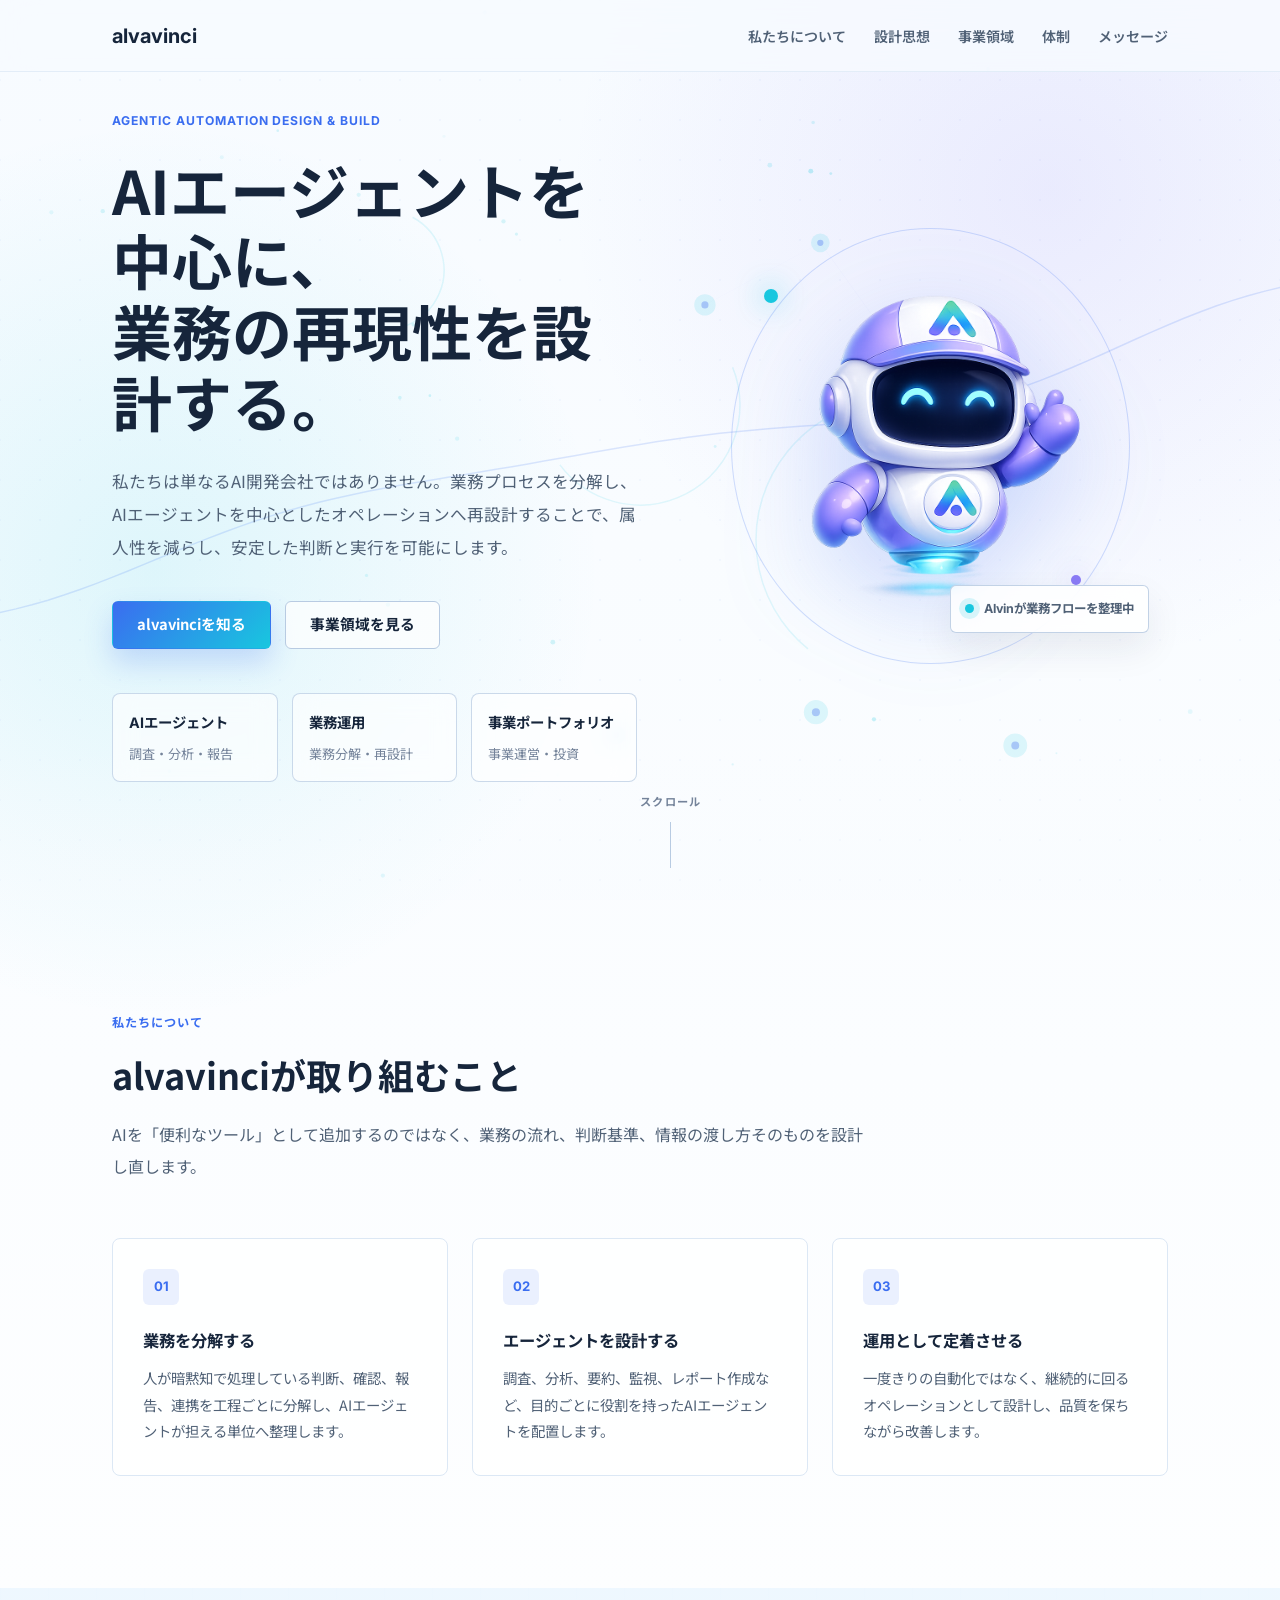
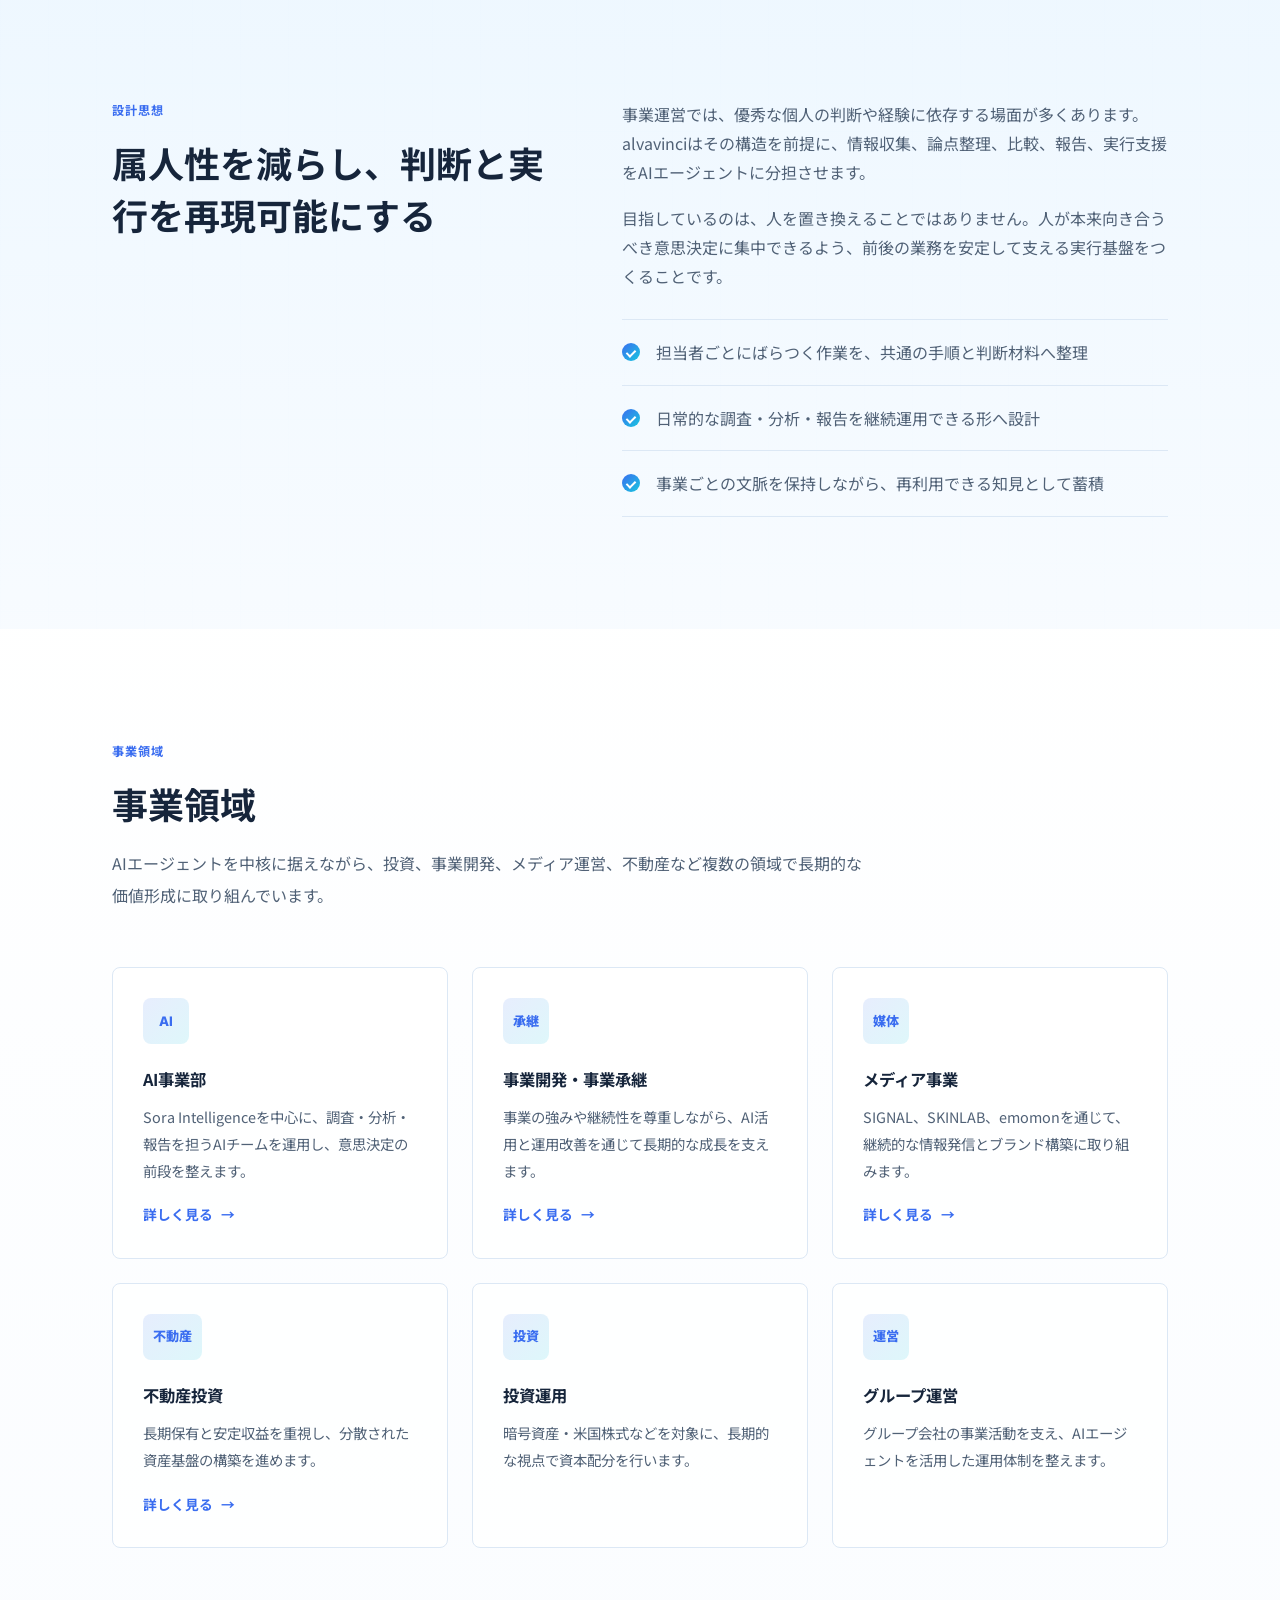
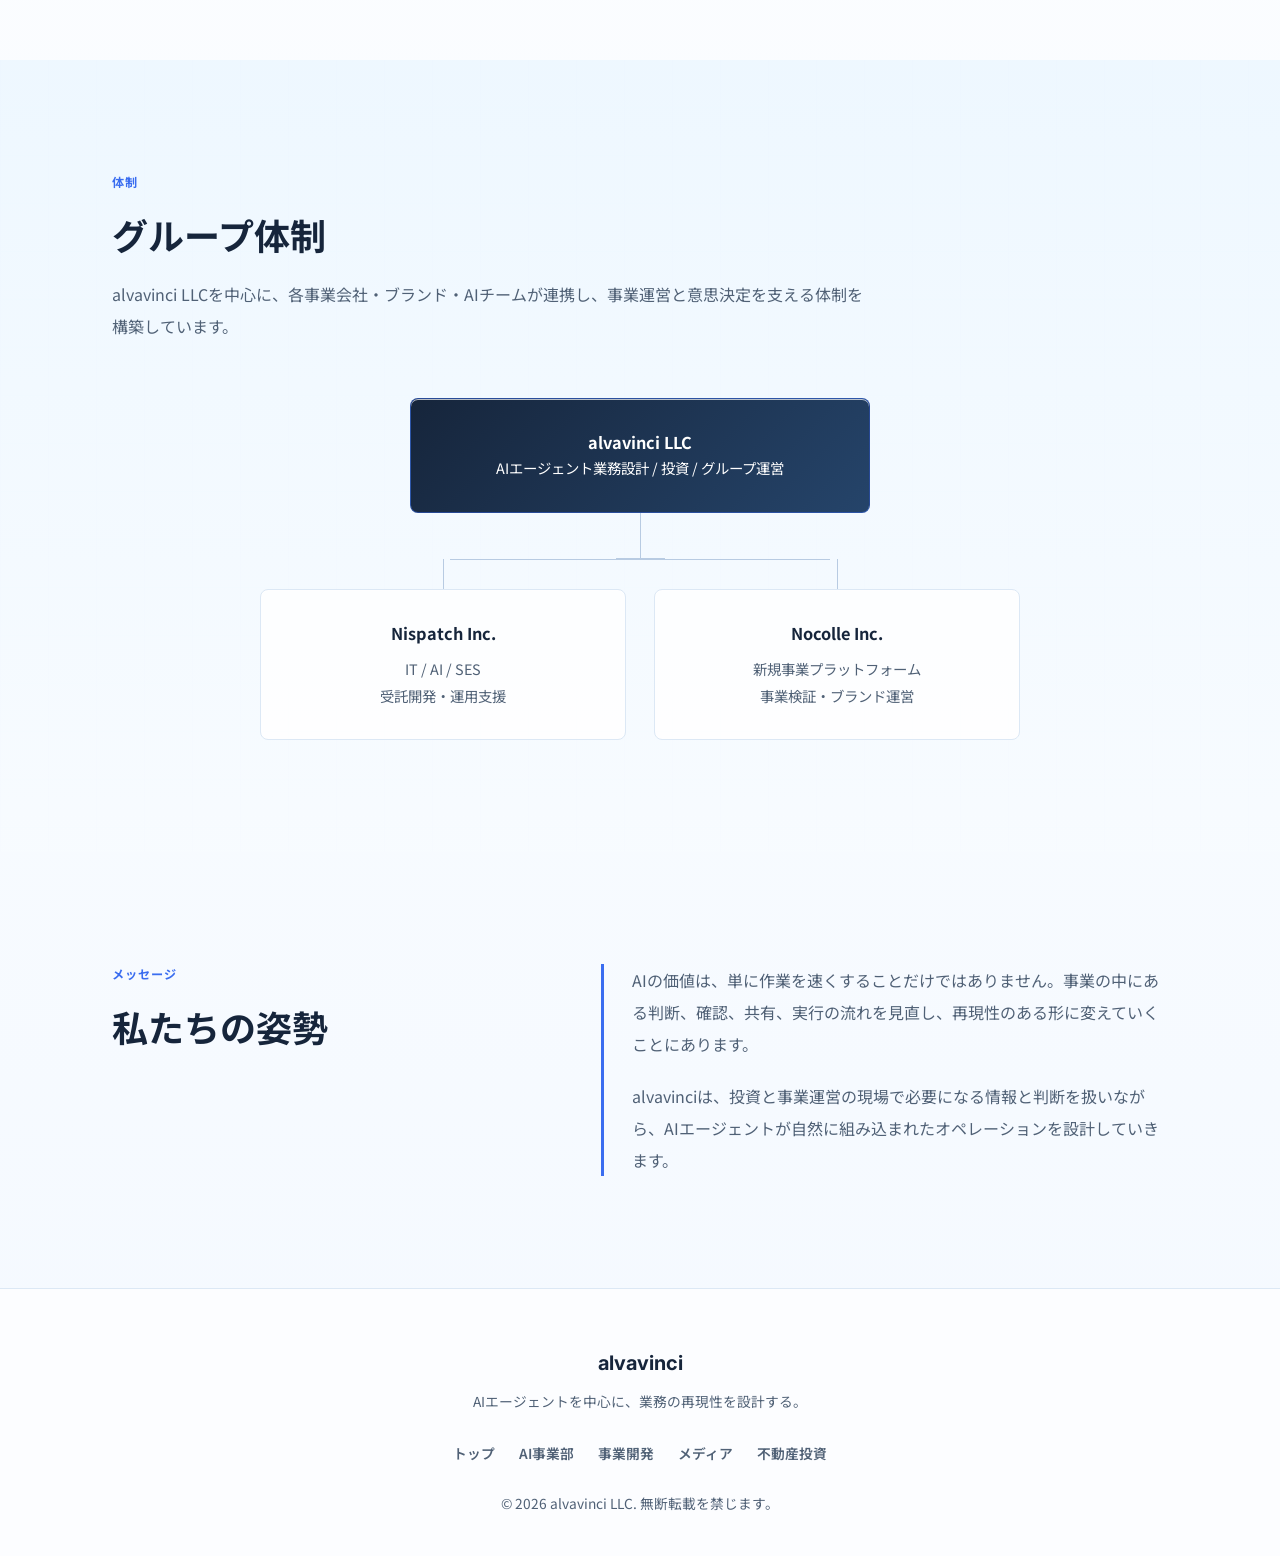
==== index.html @ e89a0482 "feat(site): 業務設計コンセプトに合わせてサイト全体を再設計" ====
<!DOCTYPE html>
<html lang="ja">

<head>
    <meta charset="UTF-8">
    <meta name="viewport" content="width=device-width, initial-scale=1.0">
    <meta http-equiv="X-UA-Compatible" content="IE=edge">

    <title>alvavinci LLC | AIエージェントによる業務設計・実行基盤</title>
    <meta name="description"
        content="alvavinci LLCは、業務プロセスを分解し、AIエージェントを中心に再設計する会社です。属人性を減らし、再現性ある判断と実行を可能にするオペレーションを構築します。">
    <meta name="keywords"
        content="alvavinci, AIエージェント, Agentic Automation, 業務自動化, 業務設計, AI開発, オペレーション設計, Sora Intelligence, 事業開発, 不動産投資, メディア事業">
    <meta name="author" content="alvavinci LLC">
    <meta name="robots" content="index, follow">
    <meta name="theme-color" content="#f7fbff">
    <link rel="canonical" href="https://alvavinci.com/">

    <meta property="og:type" content="website">
    <meta property="og:url" content="https://alvavinci.com/">
    <meta property="og:title" content="alvavinci LLC | AIエージェントによる業務設計・実行基盤">
    <meta property="og:description"
        content="業務プロセスを分解し、AIエージェントを中心に再設計することで、再現性ある判断と実行を可能にします。">
    <meta property="og:image" content="https://alvavinci.com/og-image.jpg">
    <meta property="og:image:width" content="1200">
    <meta property="og:image:height" content="630">
    <meta property="og:image:alt" content="alvavinci LLC AIエージェント業務設計">
    <meta property="og:site_name" content="alvavinci LLC">
    <meta property="og:locale" content="ja_JP">
    <meta name="twitter:card" content="summary_large_image">
    <meta name="twitter:url" content="https://alvavinci.com/">
    <meta name="twitter:title" content="alvavinci LLC | AIエージェントによる業務設計・実行基盤">
    <meta name="twitter:description"
        content="AIエージェントを中心に業務プロセスを再設計し、属人性を減らすオペレーションを構築します。">
    <meta name="twitter:image" content="https://alvavinci.com/og-image.jpg">

    <link rel="icon" type="image/svg+xml" href="favicon.svg">
    <link rel="icon" type="image/png" href="favicon.ico">
    <link rel="apple-touch-icon" href="apple-touch-icon.png">

    <link rel="stylesheet" href="assets/css/style.css">
    <link rel="preconnect" href="https://fonts.googleapis.com">
    <link rel="preconnect" href="https://fonts.gstatic.com" crossorigin>
    <link
        href="https://fonts.googleapis.com/css2?family=Inter:wght@400;500;600;700&amp;family=Noto+Sans+JP:wght@400;500;600;700&amp;display=swap"
        rel="stylesheet">
    <script async src="https://www.googletagmanager.com/gtag/js?id=G-N91RPM3GYC"></script>
    <script>
        window.dataLayer = window.dataLayer || [];
        function gtag() { dataLayer.push(arguments); }
        gtag('js', new Date());
        gtag('config', 'G-N91RPM3GYC');
    </script>
    <script type="application/ld+json">
        {
            "@context": "https://schema.org",
            "@type": "Organization",
            "name": "alvavinci LLC",
            "url": "https://alvavinci.com/",
            "logo": "https://alvavinci.com/favicon.svg",
            "description": "alvavinci LLCは、AIエージェントを中心とした業務設計と実行基盤を構築する会社です。",
            "inLanguage": "ja",
            "sameAs": [
                "https://x.com/signal_techai",
                "https://x.com/skinlab_jp",
                "https://x.com/emomon_jp"
            ],
            "knowsAbout": [
                "AIエージェント",
                "業務自動化",
                "オペレーション設計",
                "事業開発",
                "メディア事業",
                "不動産投資"
            ],
            "department": [
                {
                    "@type": "Organization",
                    "name": "Sora Intelligence",
                    "url": "https://alvavinci.com/sora-intelligence.html"
                },
                {
                    "@type": "Organization",
                    "name": "SIGNAL",
                    "url": "https://x.com/signal_techai"
                },
                {
                    "@type": "Organization",
                    "name": "SKINLAB",
                    "url": "https://x.com/skinlab_jp"
                },
                {
                    "@type": "Organization",
                    "name": "emomon",
                    "url": "https://x.com/emomon_jp"
                }
            ]
        }
    </script>
</head>

<body>

    <header class="header" id="header">
        <div class="container header-inner">
            <a href="index.html" class="logo" aria-label="alvavinci トップへ">alvavinci</a>
            <nav class="nav" id="nav" aria-label="主要ナビゲーション">
                <ul class="nav-list">
                    <li><a href="#about" class="nav-link">私たちについて</a></li>
                    <li><a href="#agentic" class="nav-link">設計思想</a></li>
                    <li><a href="#business" class="nav-link">事業領域</a></li>
                    <li><a href="#structure" class="nav-link">体制</a></li>
                    <li><a href="#message" class="nav-link">メッセージ</a></li>
                </ul>
            </nav>
            <button class="hamburger" id="hamburger" aria-label="メニューを開く" aria-expanded="false">
                <span aria-hidden="true">&#8203;</span>
                <span aria-hidden="true">&#8203;</span>
                <span aria-hidden="true">&#8203;</span>
            </button>
        </div>
    </header>

    <main>

        <section class="hero">
            <canvas id="heroCanvas" aria-hidden="true"></canvas>
            <div class="hero-inner container">
                <div class="hero-content">
                    <p class="hero-label fade-in">Agentic Automation Design &amp; Build</p>
                    <h1 class="hero-title fade-in delay-1">
                        AIエージェントを中心に、<br>
                        業務の再現性を設計する。
                    </h1>
                    <p class="hero-description fade-in delay-2">
                        私たちは単なるAI開発会社ではありません。業務プロセスを分解し、AIエージェントを中心としたオペレーションへ再設計することで、属人性を減らし、安定した判断と実行を可能にします。
                    </p>
                    <div class="hero-actions fade-in delay-3">
                        <a href="#about" class="btn btn--primary">alvavinciを知る</a>
                        <a href="#business" class="btn btn--secondary">事業領域を見る</a>
                    </div>
                    <div class="hero-metrics fade-in delay-3" aria-label="alvavinciの重点領域">
                        <div>
                            <p class="metric-title">AIエージェント</p>
                            <p class="metric-text">調査・分析・報告</p>
                        </div>
                        <div>
                            <p class="metric-title">業務運用</p>
                            <p class="metric-text">業務分解・再設計</p>
                        </div>
                        <div>
                            <p class="metric-title">事業ポートフォリオ</p>
                            <p class="metric-text">事業運営・投資</p>
                        </div>
                    </div>
                </div>
                <div class="hero-visual fade-in delay-2" aria-label="alvavinciのAIエージェントキャラクター Alvin">
                    <div class="alvin-orbit" aria-hidden="true"></div>
                    <div class="alvin-card">
                        <img src="assets/images/alvin-mascot.png" alt="alvavinciのAIエージェントキャラクター Alvin" width="1024"
                            height="1024" class="alvin-image">
                    </div>
                    <div class="agent-status">
                        <span class="status-dot" aria-hidden="true">&#8203;</span>
                        Alvinが業務フローを整理中
                    </div>
                </div>
            </div>
            <div class="hero-scroll fade-in delay-3">
                <span>スクロール</span>
                <div class="hero-scroll-line"></div>
            </div>
        </section>

        <section id="about" class="section">
            <div class="container">
                <div class="section-header fade-in">
                    <span class="section-label">私たちについて</span>
                    <h2 class="section-title">alvavinciが取り組むこと</h2>
                    <p class="section-lead">
                        AIを「便利なツール」として追加するのではなく、業務の流れ、判断基準、情報の渡し方そのものを設計し直します。
                    </p>
                </div>
                <div class="about-grid">
                    <article class="about-panel fade-in">
                        <span class="panel-number">01</span>
                        <h3>業務を分解する</h3>
                        <p>人が暗黙知で処理している判断、確認、報告、連携を工程ごとに分解し、AIエージェントが担える単位へ整理します。</p>
                    </article>
                    <article class="about-panel fade-in delay-1">
                        <span class="panel-number">02</span>
                        <h3>エージェントを設計する</h3>
                        <p>調査、分析、要約、監視、レポート作成など、目的ごとに役割を持ったAIエージェントを配置します。</p>
                    </article>
                    <article class="about-panel fade-in delay-2">
                        <span class="panel-number">03</span>
                        <h3>運用として定着させる</h3>
                        <p>一度きりの自動化ではなく、継続的に回るオペレーションとして設計し、品質を保ちながら改善します。</p>
                    </article>
                </div>
            </div>
        </section>

        <section id="agentic" class="section section--alt">
            <div class="container split-section">
                <div class="section-header fade-in">
                    <span class="section-label">設計思想</span>
                    <h2 class="section-title">属人性を減らし、判断と実行を再現可能にする</h2>
                </div>
                <div class="principle-stack fade-in delay-1">
                    <p>
                        事業運営では、優秀な個人の判断や経験に依存する場面が多くあります。alvavinciはその構造を前提に、情報収集、論点整理、比較、報告、実行支援をAIエージェントに分担させます。
                    </p>
                    <p>
                        目指しているのは、人を置き換えることではありません。人が本来向き合うべき意思決定に集中できるよう、前後の業務を安定して支える実行基盤をつくることです。
                    </p>
                    <ul class="check-list">
                        <li>担当者ごとにばらつく作業を、共通の手順と判断材料へ整理</li>
                        <li>日常的な調査・分析・報告を継続運用できる形へ設計</li>
                        <li>事業ごとの文脈を保持しながら、再利用できる知見として蓄積</li>
                    </ul>
                </div>
            </div>
        </section>

        <section id="business" class="section">
            <div class="container">
                <div class="section-header fade-in">
                    <span class="section-label">事業領域</span>
                    <h2 class="section-title">事業領域</h2>
                    <p class="section-lead">
                        AIエージェントを中核に据えながら、投資、事業開発、メディア運営、不動産など複数の領域で長期的な価値形成に取り組んでいます。
                    </p>
                </div>
                <div class="business-grid">
                    <a href="sora-intelligence.html" class="business-card business-card--link fade-in">
                        <div class="business-card-icon">AI</div>
                        <h3 class="business-card-title">AI事業部</h3>
                        <p class="business-card-text">
                            Sora Intelligenceを中心に、調査・分析・報告を担うAIチームを運用し、意思決定の前段を整えます。
                        </p>
                        <span class="business-card-link-label">詳しく見る</span>
                    </a>
                    <a href="corporate-development.html" class="business-card business-card--link fade-in delay-1">
                        <div class="business-card-icon">承継</div>
                        <h3 class="business-card-title">事業開発・事業承継</h3>
                        <p class="business-card-text">
                            事業の強みや継続性を尊重しながら、AI活用と運用改善を通じて長期的な成長を支えます。
                        </p>
                        <span class="business-card-link-label">詳しく見る</span>
                    </a>
                    <a href="media.html" class="business-card business-card--link fade-in delay-1">
                        <div class="business-card-icon">媒体</div>
                        <h3 class="business-card-title">メディア事業</h3>
                        <p class="business-card-text">
                            SIGNAL、SKINLAB、emomonを通じて、継続的な情報発信とブランド構築に取り組みます。
                        </p>
                        <span class="business-card-link-label">詳しく見る</span>
                    </a>
                    <a href="real-estate.html" class="business-card business-card--link fade-in delay-2">
                        <div class="business-card-icon">不動産</div>
                        <h3 class="business-card-title">不動産投資</h3>
                        <p class="business-card-text">
                            長期保有と安定収益を重視し、分散された資産基盤の構築を進めます。
                        </p>
                        <span class="business-card-link-label">詳しく見る</span>
                    </a>
                    <article class="business-card fade-in delay-2">
                        <div class="business-card-icon">投資</div>
                        <h3 class="business-card-title">投資運用</h3>
                        <p class="business-card-text">
                            暗号資産・米国株式などを対象に、長期的な視点で資本配分を行います。
                        </p>
                    </article>
                    <article class="business-card fade-in delay-3">
                        <div class="business-card-icon">運営</div>
                        <h3 class="business-card-title">グループ運営</h3>
                        <p class="business-card-text">
                            グループ会社の事業活動を支え、AIエージェントを活用した運用体制を整えます。
                        </p>
                    </article>
                </div>
            </div>
        </section>

        <section id="structure" class="section section--alt">
            <div class="container">
                <div class="section-header fade-in">
                    <span class="section-label">体制</span>
                    <h2 class="section-title">グループ体制</h2>
                    <p class="section-lead">
                        alvavinci LLCを中心に、各事業会社・ブランド・AIチームが連携し、事業運営と意思決定を支える体制を構築しています。
                    </p>
                </div>
                <div class="group-structure fade-in">
                    <div class="group-parent">
                        <div class="group-node group-node--parent">
                            <h3>alvavinci LLC</h3>
                            <p>AIエージェント業務設計 / 投資 / グループ運営</p>
                        </div>
                        <div class="group-connector"></div>
                    </div>
                    <div class="group-children">
                        <div class="group-child fade-in delay-1">
                            <div class="group-node">
                                <h3>Nispatch Inc.</h3>
                                <ul>
                                    <li>IT / AI / SES</li>
                                    <li>受託開発・運用支援</li>
                                </ul>
                            </div>
                        </div>
                        <div class="group-child fade-in delay-2">
                            <div class="group-node">
                                <h3>Nocolle Inc.</h3>
                                <ul>
                                    <li>新規事業プラットフォーム</li>
                                    <li>事業検証・ブランド運営</li>
                                </ul>
                            </div>
                        </div>
                    </div>
                </div>
            </div>
        </section>

        <section id="message" class="section">
            <div class="container message-layout">
                <div class="section-header fade-in">
                    <span class="section-label">メッセージ</span>
                    <h2 class="section-title">私たちの姿勢</h2>
                </div>
                <div class="message-content fade-in delay-1">
                    <blockquote class="message-quote">
                        <p>
                            AIの価値は、単に作業を速くすることだけではありません。事業の中にある判断、確認、共有、実行の流れを見直し、再現性のある形に変えていくことにあります。
                        </p>
                        <p>
                            alvavinciは、投資と事業運営の現場で必要になる情報と判断を扱いながら、AIエージェントが自然に組み込まれたオペレーションを設計していきます。
                        </p>
                    </blockquote>
                </div>
            </div>
        </section>

    </main>

    <footer class="footer">
        <div class="container footer-inner">
            <div class="footer-brand">
                <a href="index.html" class="footer-logo">alvavinci</a>
                <p class="footer-tagline">AIエージェントを中心に、業務の再現性を設計する。</p>
            </div>
            <nav class="footer-nav" aria-label="フッターナビゲーション">
                <ul>
                    <li><a href="index.html">トップ</a></li>
                    <li><a href="sora-intelligence.html">AI事業部</a></li>
                    <li><a href="corporate-development.html">事業開発</a></li>
                    <li><a href="media.html">メディア</a></li>
                    <li><a href="real-estate.html">不動産投資</a></li>
                </ul>
            </nav>
            <p class="footer-copyright">&copy; 2026 alvavinci LLC. 無断転載を禁じます。</p>
        </div>
    </footer>

    <script src="assets/js/script.js"></script>
</body>

</html>
---- assets/css/style.css ----
/* alvavinci corporate site */

:root {
    --color-bg: #f7fbff;
    --color-bg-alt: #edf7ff;
    --color-surface: #ffffff;
    --color-surface-soft: #f4f9ff;
    --color-text: #132033;
    --color-text-secondary: #506176;
    --color-muted: #74839a;
    --color-primary: #16253b;
    --color-accent: #3a6df0;
    --color-cyan: #18c7df;
    --color-violet: #8b7cf6;
    --color-border: #dce8f5;
    --color-border-strong: #b8cbe2;
    --color-white: #ffffff;
    --shadow-soft: 0 18px 52px rgba(22, 37, 59, 0.10);
    --shadow-card: 0 16px 36px rgba(22, 37, 59, 0.08);
    --font-sans: 'Inter', 'Noto Sans JP', -apple-system, BlinkMacSystemFont, sans-serif;
    --font-jp: 'Noto Sans JP', 'Inter', -apple-system, BlinkMacSystemFont, sans-serif;
    --max-width: 1120px;
    --header-height: 72px;
    --section-padding: 112px;
    --transition: 0.24s ease;
}

*,
*::before,
*::after {
    box-sizing: border-box;
    margin: 0;
    padding: 0;
}

html {
    scroll-behavior: smooth;
    -webkit-text-size-adjust: 100%;
}

body {
    min-width: 320px;
    background:
        radial-gradient(circle at 12% 12%, rgba(24, 199, 223, 0.12), transparent 28rem),
        radial-gradient(circle at 82% 4%, rgba(139, 124, 246, 0.13), transparent 30rem),
        linear-gradient(180deg, #f7fbff 0%, #ffffff 45%, #f4f9ff 100%);
    color: var(--color-text);
    font-family: var(--font-jp);
    line-height: 1.8;
    overflow-x: hidden;
    -webkit-font-smoothing: antialiased;
    -moz-osx-font-smoothing: grayscale;
}

a {
    color: inherit;
    text-decoration: none;
    transition: color var(--transition), border-color var(--transition), background var(--transition), transform var(--transition), box-shadow var(--transition);
}

ul {
    list-style: none;
}

img {
    display: block;
    max-width: 100%;
}

button {
    appearance: none;
    border: 0;
    background: transparent;
    color: inherit;
    cursor: pointer;
    font: inherit;
}

.container {
    width: 100%;
    max-width: var(--max-width);
    margin: 0 auto;
    padding: 0 32px;
}

.hide-mobile {
    display: inline;
}

/* Header */
.header {
    position: fixed;
    top: 0;
    left: 0;
    z-index: 1000;
    width: 100%;
    height: var(--header-height);
    border-bottom: 1px solid rgba(220, 232, 245, 0.72);
    background: rgba(247, 251, 255, 0.82);
    backdrop-filter: blur(18px);
    -webkit-backdrop-filter: blur(18px);
    transition: box-shadow var(--transition), background var(--transition);
}

.header.scrolled {
    background: rgba(255, 255, 255, 0.92);
    box-shadow: 0 10px 30px rgba(22, 37, 59, 0.07);
}

.header-inner {
    display: flex;
    align-items: center;
    justify-content: space-between;
    height: 100%;
}

.logo,
.footer-logo {
    color: var(--color-primary);
    font-family: var(--font-sans);
    font-size: 1.25rem;
    font-weight: 700;
}

.nav-list {
    display: flex;
    align-items: center;
    gap: 28px;
}

.nav-link {
    position: relative;
    color: var(--color-text-secondary);
    font-size: 0.88rem;
    font-weight: 600;
}

.nav-link::after {
    position: absolute;
    right: 0;
    bottom: -8px;
    left: 0;
    height: 2px;
    background: linear-gradient(90deg, var(--color-accent), var(--color-cyan));
    content: '';
    opacity: 0;
    transform: translateY(4px);
    transition: opacity var(--transition), transform var(--transition);
}

.nav-link:hover {
    color: var(--color-primary);
}

.nav-link:hover::after {
    opacity: 1;
    transform: translateY(0);
}

.hamburger {
    position: relative;
    z-index: 1001;
    display: none;
    width: 32px;
    height: 24px;
}

.hamburger span {
    position: absolute;
    left: 0;
    display: block;
    width: 100%;
    height: 2px;
    background: var(--color-primary);
    transition: transform var(--transition), opacity var(--transition);
}

.hamburger span:nth-child(1) {
    top: 1px;
}

.hamburger span:nth-child(2) {
    top: 11px;
}

.hamburger span:nth-child(3) {
    top: 21px;
}

.hamburger.active span:nth-child(1) {
    transform: translateY(10px) rotate(45deg);
}

.hamburger.active span:nth-child(2) {
    opacity: 0;
}

.hamburger.active span:nth-child(3) {
    transform: translateY(-10px) rotate(-45deg);
}

/* Buttons */
.btn {
    display: inline-flex;
    min-height: 48px;
    align-items: center;
    justify-content: center;
    gap: 10px;
    border: 1px solid transparent;
    border-radius: 6px;
    padding: 12px 24px;
    font-size: 0.92rem;
    font-weight: 700;
    line-height: 1.4;
}

.btn--primary {
    background: linear-gradient(135deg, var(--color-accent), var(--color-cyan));
    color: var(--color-white);
    box-shadow: 0 14px 28px rgba(58, 109, 240, 0.22);
}

.btn--primary:hover {
    transform: translateY(-2px);
    box-shadow: 0 18px 36px rgba(58, 109, 240, 0.28);
}

.btn--secondary {
    border-color: var(--color-border-strong);
    background: rgba(255, 255, 255, 0.72);
    color: var(--color-primary);
}

.btn--secondary:hover {
    border-color: var(--color-accent);
    color: var(--color-accent);
}

.btn--full {
    width: 100%;
}

.btn--form {
    display: inline-flex;
    align-items: center;
}

.btn--form svg {
    flex-shrink: 0;
}

/* Hero */
.hero {
    position: relative;
    min-height: 100vh;
    overflow: hidden;
}

#heroCanvas {
    position: absolute;
    inset: 0;
    z-index: 0;
    width: 100%;
    height: 100%;
    opacity: 0.75;
}

.hero::after {
    position: absolute;
    inset: auto -20% -28% -20%;
    z-index: 0;
    height: 45%;
    background: linear-gradient(180deg, rgba(247, 251, 255, 0), var(--color-bg));
    content: '';
}

.hero-inner {
    position: relative;
    z-index: 1;
    display: grid;
    min-height: 100vh;
    grid-template-columns: minmax(0, 1.05fr) minmax(320px, 0.95fr);
    gap: 56px;
    align-items: center;
    padding-top: var(--header-height);
    padding-bottom: 80px;
}

.hero-content {
    max-width: 640px;
}

.hero-label,
.section-label,
.ma-hero-label,
.sora-portrait-caption,
.media-brand-badge,
.cd-step-number,
.vision-number {
    display: block;
    color: var(--color-accent);
    font-family: var(--font-sans);
    font-size: 0.76rem;
    font-weight: 700;
    letter-spacing: 0.08em;
    text-transform: uppercase;
}

.hero-label {
    margin-bottom: 22px;
}

.hero-title {
    color: var(--color-primary);
    font-size: 3.75rem;
    font-weight: 700;
    line-height: 1.18;
}

.hero-description {
    max-width: 600px;
    margin-top: 28px;
    color: var(--color-text-secondary);
    font-size: 1.04rem;
    line-height: 2;
}

.hero-actions {
    display: flex;
    flex-wrap: wrap;
    gap: 14px;
    margin-top: 36px;
}

.hero-metrics {
    display: grid;
    grid-template-columns: repeat(3, minmax(0, 1fr));
    gap: 14px;
    margin-top: 44px;
}

.hero-metrics div {
    min-height: 84px;
    border: 1px solid rgba(184, 203, 226, 0.72);
    border-radius: 8px;
    background: rgba(255, 255, 255, 0.62);
    padding: 16px;
    backdrop-filter: blur(12px);
    -webkit-backdrop-filter: blur(12px);
}

.metric-title {
    color: var(--color-primary);
    font-family: var(--font-sans);
    font-size: 0.9rem;
    font-weight: 700;
}

.metric-text {
    margin-top: 6px;
    color: var(--color-muted);
    font-size: 0.82rem;
}

.hero-visual {
    position: relative;
    display: flex;
    min-height: 520px;
    align-items: center;
    justify-content: center;
}

.alvin-card {
    position: relative;
    z-index: 2;
    width: min(100%, 430px);
    animation: alvinFloat 5.4s ease-in-out infinite;
}

.alvin-image {
    width: 100%;
    height: auto;
    filter: drop-shadow(0 32px 48px rgba(58, 109, 240, 0.22));
}

.alvin-orbit {
    position: absolute;
    inset: 8%;
    z-index: 1;
    border: 1px solid rgba(58, 109, 240, 0.22);
    border-radius: 50%;
    animation: orbitSpin 18s linear infinite;
}

.alvin-orbit::before,
.alvin-orbit::after {
    position: absolute;
    border-radius: 50%;
    content: '';
}

.alvin-orbit::before {
    top: 14%;
    left: 8%;
    width: 14px;
    height: 14px;
    background: var(--color-cyan);
    box-shadow: 0 0 28px rgba(24, 199, 223, 0.72);
}

.alvin-orbit::after {
    right: 12%;
    bottom: 18%;
    width: 10px;
    height: 10px;
    background: var(--color-violet);
    box-shadow: 0 0 28px rgba(139, 124, 246, 0.72);
}

.agent-status {
    position: absolute;
    right: 4%;
    bottom: 14%;
    z-index: 3;
    display: inline-flex;
    align-items: center;
    gap: 10px;
    border: 1px solid rgba(184, 203, 226, 0.86);
    border-radius: 6px;
    background: rgba(255, 255, 255, 0.84);
    padding: 12px 14px;
    color: var(--color-text-secondary);
    font-family: var(--font-sans);
    font-size: 0.78rem;
    font-weight: 700;
    box-shadow: var(--shadow-card);
    backdrop-filter: blur(14px);
    -webkit-backdrop-filter: blur(14px);
}

.status-dot {
    width: 9px;
    height: 9px;
    border-radius: 50%;
    background: var(--color-cyan);
    box-shadow: 0 0 0 6px rgba(24, 199, 223, 0.16);
}

.hero-scroll {
    position: absolute;
    bottom: 32px;
    left: 50%;
    z-index: 2;
    display: flex;
    flex-direction: column;
    align-items: center;
    gap: 10px;
    transform: translateX(-50%);
}

.hero-scroll span {
    color: var(--color-muted);
    font-family: var(--font-sans);
    font-size: 0.7rem;
    font-weight: 700;
    letter-spacing: 0.12em;
    text-transform: uppercase;
}

.hero-scroll-line {
    position: relative;
    width: 1px;
    height: 46px;
    overflow: hidden;
    background: var(--color-border-strong);
}

.hero-scroll-line::after {
    position: absolute;
    top: -100%;
    left: 0;
    width: 100%;
    height: 100%;
    background: var(--color-accent);
    content: '';
    animation: scrollLine 2s ease-in-out infinite;
}

/* Sections */
.section {
    position: relative;
    padding: var(--section-padding) 0;
}

.section--alt {
    background:
        linear-gradient(180deg, rgba(237, 247, 255, 0.94), rgba(247, 251, 255, 0.94)),
        linear-gradient(90deg, rgba(58, 109, 240, 0.05) 1px, transparent 1px),
        linear-gradient(0deg, rgba(24, 199, 223, 0.04) 1px, transparent 1px);
    background-size: auto, 48px 48px, 48px 48px;
}

.section-header {
    max-width: 760px;
    margin-bottom: 56px;
}

.section-label {
    margin-bottom: 14px;
}

.section-title {
    color: var(--color-primary);
    font-size: 2.25rem;
    font-weight: 700;
    line-height: 1.45;
}

.section-lead {
    margin-top: 18px;
    color: var(--color-text-secondary);
    font-size: 1rem;
    line-height: 2;
}

.split-section {
    display: grid;
    grid-template-columns: minmax(0, 0.9fr) minmax(0, 1.1fr);
    gap: 64px;
    align-items: start;
}

.principle-stack {
    color: var(--color-text-secondary);
}

.principle-stack p + p {
    margin-top: 18px;
}

.check-list {
    margin-top: 28px;
    border-top: 1px solid var(--color-border);
}

.check-list li,
.ma-list-item {
    position: relative;
    padding: 18px 0 18px 34px;
    border-bottom: 1px solid var(--color-border);
    color: var(--color-text-secondary);
}

.check-list li::before {
    position: absolute;
    top: 23px;
    left: 0;
    width: 18px;
    height: 18px;
    border-radius: 50%;
    background: linear-gradient(135deg, var(--color-accent), var(--color-cyan));
    content: '';
}

.check-list li::after {
    position: absolute;
    top: 28px;
    left: 6px;
    width: 6px;
    height: 9px;
    border-right: 2px solid var(--color-white);
    border-bottom: 2px solid var(--color-white);
    content: '';
    transform: rotate(45deg);
}

/* Cards */
.about-grid,
.business-grid,
.vision-grid,
.cd-grid,
.ma-features,
.media-brand-grid {
    display: grid;
    gap: 24px;
}

.about-grid {
    grid-template-columns: repeat(3, minmax(0, 1fr));
}

.business-grid {
    grid-template-columns: repeat(3, minmax(0, 1fr));
}

.vision-grid,
.cd-grid {
    grid-template-columns: repeat(2, minmax(0, 1fr));
}

.ma-features,
.media-brand-grid {
    grid-template-columns: repeat(3, minmax(0, 1fr));
}

.about-panel,
.business-card,
.ma-feature,
.media-brand-card,
.group-node,
.ai-org-node,
.ai-org-inline-member,
.cd-step,
.vision-item {
    border: 1px solid var(--color-border);
    border-radius: 8px;
    background: rgba(255, 255, 255, 0.86);
    box-shadow: 0 1px 0 rgba(255, 255, 255, 0.7) inset;
}

.about-panel,
.business-card,
.ma-feature,
.group-node,
.ai-org-node,
.ai-org-inline-member {
    padding: 30px;
}

.about-panel,
.business-card,
.ma-feature,
.media-brand-card,
.group-node {
    transition: transform var(--transition), border-color var(--transition), box-shadow var(--transition);
}

.about-panel:hover,
.business-card:hover,
.ma-feature:hover,
.media-brand-card:hover,
.group-node:hover {
    border-color: rgba(58, 109, 240, 0.42);
    box-shadow: var(--shadow-card);
    transform: translateY(-4px);
}

.panel-number {
    display: inline-flex;
    width: 36px;
    height: 36px;
    align-items: center;
    justify-content: center;
    border-radius: 6px;
    background: rgba(58, 109, 240, 0.1);
    color: var(--color-accent);
    font-family: var(--font-sans);
    font-size: 0.82rem;
    font-weight: 700;
}

.about-panel h3,
.business-card-title,
.ma-feature h3,
.vision-item h3,
.cd-step h3,
.media-brand-card h3,
.group-node h3,
.ai-org-node h3,
.ai-org-inline-member h3 {
    color: var(--color-primary);
    font-size: 1.02rem;
    font-weight: 700;
    line-height: 1.6;
}

.about-panel h3 {
    margin-top: 22px;
}

.about-panel p,
.business-card-text,
.ma-feature p,
.vision-item p,
.cd-step p,
.media-brand-text,
.group-node p,
.group-node li,
.ai-org-node p,
.ai-org-node li,
.ai-org-inline-member li {
    color: var(--color-text-secondary);
    font-size: 0.9rem;
    line-height: 1.85;
}

.about-panel p,
.business-card-text,
.ma-feature p,
.vision-item p,
.cd-step p,
.ai-org-node p {
    margin-top: 12px;
}

.business-card {
    position: relative;
    display: block;
    min-height: 260px;
}

.business-card-icon {
    display: inline-flex;
    min-width: 46px;
    height: 46px;
    align-items: center;
    justify-content: center;
    border-radius: 8px;
    background: linear-gradient(135deg, rgba(58, 109, 240, 0.12), rgba(24, 199, 223, 0.14));
    color: var(--color-accent);
    font-family: var(--font-sans);
    font-size: 0.82rem;
    font-weight: 800;
    padding: 0 10px;
}

.business-card-title {
    margin-top: 22px;
}

.business-card-link-label,
.media-brand-link {
    display: inline-flex;
    margin-top: 18px;
    color: var(--color-accent);
    font-size: 0.86rem;
    font-weight: 700;
}

.business-card-link-label::after,
.media-brand-link::after {
    margin-left: 8px;
    content: '→';
}

.business-card--link:hover .business-card-link-label,
.media-brand-link:hover {
    color: var(--color-cyan);
}

/* Group */
.group-structure {
    max-width: 760px;
    margin: 0 auto;
}

.group-parent,
.group-child {
    display: flex;
    flex-direction: column;
    align-items: center;
}

.group-node {
    width: 100%;
    text-align: center;
}

.group-node--parent {
    max-width: 460px;
    border-color: rgba(58, 109, 240, 0.48);
    background: linear-gradient(135deg, #16253b, #25446a);
    color: var(--color-white);
}

.group-node--parent h3,
.group-node--parent p {
    color: var(--color-white);
}

.group-node ul {
    margin-top: 10px;
}

.group-connector {
    position: relative;
    width: 1px;
    height: 46px;
    background: var(--color-border-strong);
}

.group-connector::after {
    position: absolute;
    bottom: 0;
    left: -24px;
    width: 49px;
    height: 1px;
    background: var(--color-border-strong);
    content: '';
}

.group-children {
    position: relative;
    display: grid;
    grid-template-columns: repeat(2, minmax(0, 1fr));
    gap: 28px;
}

.group-children::before {
    position: absolute;
    top: 0;
    left: 25%;
    width: 50%;
    height: 1px;
    background: var(--color-border-strong);
    content: '';
}

.group-child::before {
    width: 1px;
    height: 30px;
    background: var(--color-border-strong);
    content: '';
}

/* Message */
.message-layout {
    display: grid;
    grid-template-columns: minmax(0, 0.75fr) minmax(0, 1fr);
    gap: 64px;
}

.message-content,
.cd-philosophy,
.cd-intro {
    max-width: 760px;
}

.message-quote,
.cd-philosophy-quote {
    border-left: 3px solid var(--color-accent);
    padding-left: 28px;
}

.message-quote p,
.cd-philosophy-quote p,
.cd-intro p {
    color: var(--color-text-secondary);
    font-size: 1rem;
    line-height: 2;
}

.message-quote p + p,
.cd-philosophy-quote p + p {
    margin-top: 20px;
}

/* Footer */
.footer {
    border-top: 1px solid var(--color-border);
    background: rgba(255, 255, 255, 0.72);
    padding: 56px 0 40px;
}

.footer-inner {
    display: flex;
    flex-direction: column;
    align-items: center;
    gap: 24px;
    text-align: center;
}

.footer-tagline,
.footer-copyright {
    color: var(--color-text-secondary);
    font-size: 0.86rem;
}

.footer-tagline {
    margin-top: 8px;
}

.footer-nav ul {
    display: flex;
    flex-wrap: wrap;
    justify-content: center;
    gap: 24px;
}

.footer-nav a {
    color: var(--color-text-secondary);
    font-size: 0.86rem;
    font-weight: 600;
}

.footer-nav a:hover {
    color: var(--color-accent);
}

/* Lower pages */
.ma-page {
    font-family: var(--font-jp);
}

.ma-hero {
    position: relative;
    overflow: hidden;
    border-bottom: 1px solid var(--color-border);
    padding: calc(var(--header-height) + 88px) 0 88px;
    background:
        radial-gradient(circle at 82% 24%, rgba(24, 199, 223, 0.16), transparent 26rem),
        radial-gradient(circle at 16% 8%, rgba(139, 124, 246, 0.14), transparent 25rem),
        linear-gradient(180deg, var(--color-bg), var(--color-surface));
}

.ma-hero::after {
    position: absolute;
    inset: auto -10% -35% -10%;
    height: 50%;
    background: linear-gradient(180deg, rgba(247, 251, 255, 0), rgba(24, 199, 223, 0.08));
    content: '';
}

.ma-hero .container {
    position: relative;
    z-index: 1;
}

.ma-hero-content {
    max-width: 760px;
}

.ma-hero-label {
    margin-bottom: 18px;
}

.ma-hero-title {
    color: var(--color-primary);
    font-size: 2.35rem;
    font-weight: 700;
    line-height: 1.45;
}

.ma-hero-description,
.cd-hero-sub {
    margin-top: 18px;
    color: var(--color-text-secondary);
    font-size: 1rem;
    line-height: 2;
}

.cd-hero-sub {
    max-width: 680px;
    margin-bottom: 34px;
}

.ma-list {
    max-width: 760px;
    border-top: 1px solid var(--color-border);
}

.ma-list-item {
    display: flex;
    gap: 14px;
    align-items: flex-start;
    padding-left: 0;
}

.ma-list-icon {
    flex: 0 0 auto;
    display: inline-flex;
    width: 24px;
    height: 24px;
    align-items: center;
    justify-content: center;
    margin-top: 3px;
    color: var(--color-accent);
}

.ma-two-col {
    display: grid;
    grid-template-columns: repeat(2, minmax(0, 1fr));
    gap: 64px;
}

.ma-contact {
    max-width: 560px;
    margin: 0 auto;
    text-align: center;
}

.ma-contact .section-title {
    margin-bottom: 18px;
}

.ma-contact-text,
.ma-contact-email {
    color: var(--color-text-secondary);
    font-size: 0.96rem;
    line-height: 1.9;
}

.ma-contact-email {
    display: inline-flex;
    margin: 18px 0 28px;
    color: var(--color-accent);
    font-weight: 700;
}

.cd-steps {
    display: grid;
    grid-template-columns: repeat(2, minmax(0, 1fr));
    gap: 24px;
}

.cd-step,
.vision-item {
    padding: 28px;
}

.cd-step-number,
.vision-number {
    margin-bottom: 12px;
}

/* Sora page */
.sora-hero .container {
    display: grid;
    grid-template-columns: minmax(0, 1fr) minmax(280px, 0.72fr);
    gap: 56px;
    align-items: center;
}

.sora-hero-visual {
    display: flex;
    flex-direction: column;
    align-items: center;
}

.sora-portrait-card {
    width: clamp(240px, 30vw, 340px);
    aspect-ratio: 1 / 1;
    border: 1px solid var(--color-border);
    border-radius: 8px;
    background: linear-gradient(180deg, rgba(58, 109, 240, 0.08), rgba(24, 199, 223, 0.08));
    overflow: hidden;
    padding: 10px;
    box-shadow: var(--shadow-card);
}

.sora-portrait-image {
    width: 100%;
    height: 100%;
    border-radius: 6px;
    object-fit: cover;
    object-position: center;
}

.sora-portrait-caption {
    margin-top: 16px;
}

.ai-org-chart {
    position: relative;
}

.ai-org-top,
.ai-org-lead {
    display: flex;
    justify-content: center;
}

.ai-org-stem {
    width: 1px;
    height: 36px;
    margin: 16px auto;
    background: var(--color-border-strong);
}

.ai-org-branches {
    position: relative;
    display: grid;
    grid-template-columns: repeat(5, minmax(0, 1fr));
    gap: 18px;
    padding-top: 34px;
}

.ai-org-branches::before {
    position: absolute;
    top: 0;
    left: 10%;
    width: 70%;
    height: 1px;
    background: var(--color-border-strong);
    content: '';
}

.ai-org-branch--media {
    grid-column: span 2;
}

.ai-org-branch {
    position: relative;
    display: flex;
    flex-direction: column;
    align-items: center;
}

.ai-org-branch::before {
    position: absolute;
    top: -34px;
    width: 1px;
    height: 34px;
    background: var(--color-border-strong);
    content: '';
}

.ai-org-node {
    width: 100%;
    text-align: center;
}

.ai-org-node--top,
.ai-org-node--lead {
    max-width: 380px;
}

.ai-org-node--lead {
    border-color: rgba(58, 109, 240, 0.48);
}

.ai-org-lead-image {
    width: 88px;
    height: 88px;
    border-radius: 50%;
    object-fit: cover;
    margin: 0 auto 14px;
}

.ai-org-node ul,
.ai-org-inline-member ul {
    margin-top: 10px;
}

.ai-org-inline-team {
    display: grid;
    grid-template-columns: repeat(3, minmax(0, 1fr));
    gap: 12px;
    margin-top: 18px;
    padding-top: 18px;
    border-top: 1px solid var(--color-border);
}

.ai-org-inline-member {
    padding: 18px 14px;
    background: var(--color-surface-soft);
}

.ai-org-subbranches {
    position: relative;
    display: grid;
    width: 100%;
    grid-template-columns: repeat(2, minmax(0, 1fr));
    gap: 12px;
    margin-top: 18px;
    padding-top: 28px;
}

.ai-org-subbranches::before {
    position: absolute;
    top: 0;
    left: 25%;
    width: 50%;
    height: 1px;
    background: var(--color-border-strong);
    content: '';
}

.ai-org-subbranch {
    position: relative;
}

.ai-org-subbranch::before {
    position: absolute;
    top: -28px;
    left: 50%;
    width: 1px;
    height: 28px;
    background: var(--color-border-strong);
    content: '';
}

/* Media page */
.media-brand-card {
    overflow: hidden;
    padding: 0;
}

.media-brand-visual {
    aspect-ratio: 16 / 7;
    overflow: hidden;
    background: var(--color-surface-soft);
}

.media-brand-visual-image {
    width: 100%;
    height: 100%;
    object-fit: cover;
}

.media-brand-header,
.media-brand-text,
.media-brand-link {
    margin-right: 28px;
    margin-left: 28px;
}

.media-brand-header {
    margin-top: 26px;
    margin-bottom: 18px;
}

.media-brand-badge {
    display: inline-flex;
    margin-bottom: 12px;
    border: 1px solid rgba(58, 109, 240, 0.3);
    border-radius: 6px;
    background: rgba(58, 109, 240, 0.08);
    padding: 4px 10px;
}

.media-brand-handle {
    margin-top: 2px;
    color: var(--color-muted);
    font-size: 0.88rem;
}

.media-brand-text {
    margin-bottom: 22px;
}

.media-brand-link {
    margin-bottom: 28px;
}

.media-link-stack {
    display: flex;
    flex-direction: column;
    align-items: center;
    gap: 14px;
}

/* Animations */
.fade-in {
    opacity: 0;
    transform: translateY(22px);
    transition: opacity 0.68s ease, transform 0.68s ease;
}

.fade-in.visible {
    opacity: 1;
    transform: translateY(0);
}

.delay-1 {
    transition-delay: 0.12s;
}

.delay-2 {
    transition-delay: 0.24s;
}

.delay-3 {
    transition-delay: 0.36s;
}

@keyframes alvinFloat {
    0%,
    100% {
        transform: translateY(0);
    }
    50% {
        transform: translateY(-14px);
    }
}

@keyframes orbitSpin {
    0% {
        transform: rotate(0deg);
    }
    100% {
        transform: rotate(360deg);
    }
}

@keyframes scrollLine {
    0% {
        top: -100%;
    }
    50%,
    100% {
        top: 100%;
    }
}

/* Responsive */
@media (max-width: 1024px) {
    :root {
        --section-padding: 88px;
    }

    .hero-inner,
    .split-section,
    .message-layout,
    .sora-hero .container {
        grid-template-columns: 1fr;
    }

    .hero-visual {
        min-height: 420px;
        order: -1;
        margin-top: 24px;
    }

    .alvin-card {
        width: min(100%, 360px);
    }

    .about-grid,
    .business-grid,
    .ma-features,
    .media-brand-grid {
        grid-template-columns: repeat(2, minmax(0, 1fr));
    }

    .ai-org-branches {
        grid-template-columns: repeat(2, minmax(0, 1fr));
    }

    .ai-org-branches::before {
        left: 25%;
        width: 50%;
    }

    .ai-org-branch--media {
        grid-column: 1 / -1;
    }
}

@media (max-width: 768px) {
    :root {
        --header-height: 64px;
        --section-padding: 72px;
    }

    .container {
        padding: 0 22px;
    }

    .hide-mobile {
        display: none;
    }

    .hamburger {
        display: block;
    }

    .nav {
        position: fixed;
        inset: 0;
        display: flex;
        align-items: center;
        justify-content: center;
        background: rgba(247, 251, 255, 0.96);
        opacity: 0;
        pointer-events: none;
        visibility: hidden;
        transition: opacity var(--transition), visibility var(--transition);
    }

    .nav.active {
        opacity: 1;
        pointer-events: auto;
        visibility: visible;
    }

    .nav-list {
        flex-direction: column;
        gap: 26px;
    }

    .nav-link {
        font-size: 1.06rem;
    }

    .hero-inner {
        min-height: auto;
        padding-top: calc(var(--header-height) + 52px);
        padding-bottom: 72px;
    }

    .hero-title {
        font-size: 2.35rem;
    }

    .hero-description {
        font-size: 0.96rem;
    }

    .hero-actions {
        flex-direction: column;
    }

    .hero-actions .btn {
        width: 100%;
    }

    .hero-metrics,
    .about-grid,
    .business-grid,
    .vision-grid,
    .cd-grid,
    .ma-features,
    .media-brand-grid,
    .ma-two-col,
    .cd-steps,
    .group-children,
    .ai-org-branches,
    .ai-org-inline-team,
    .ai-org-subbranches {
        grid-template-columns: 1fr;
    }

    .hero-visual {
        min-height: 320px;
    }

    .alvin-card {
        width: min(100%, 280px);
    }

    .agent-status {
        right: auto;
        bottom: 4%;
        left: 50%;
        width: max-content;
        max-width: calc(100vw - 44px);
        transform: translateX(-50%);
    }

    .hero-scroll {
        display: none;
    }

    .section-header {
        margin-bottom: 36px;
    }

    .section-title,
    .ma-hero-title {
        font-size: 1.75rem;
    }

    .about-panel,
    .business-card,
    .ma-feature,
    .group-node,
    .ai-org-node {
        padding: 24px;
    }

    .group-children::before,
    .group-connector::after,
    .ai-org-branches::before,
    .ai-org-branch::before,
    .ai-org-subbranches::before,
    .ai-org-subbranch::before {
        display: none;
    }

    .group-child::before {
        height: 18px;
    }

    .ma-hero {
        padding: calc(var(--header-height) + 52px) 0 56px;
    }

    .footer-nav ul {
        gap: 18px;
    }
}

@media (max-width: 480px) {
    .hero-title {
        font-size: 2rem;
    }

    .hero-metrics div {
        min-height: auto;
    }

    .btn {
        padding-right: 18px;
        padding-left: 18px;
    }

    .media-brand-header,
    .media-brand-text,
    .media-brand-link {
        margin-right: 22px;
        margin-left: 22px;
    }
}

@media (prefers-reduced-motion: reduce) {
    html {
        scroll-behavior: auto;
    }

    *,
    *::before,
    *::after {
        animation-duration: 0.01ms !important;
        animation-iteration-count: 1 !important;
        scroll-behavior: auto !important;
        transition-duration: 0.01ms !important;
    }

    #heroCanvas {
        display: none;
    }

    .fade-in {
        opacity: 1;
        transform: none;
    }
}
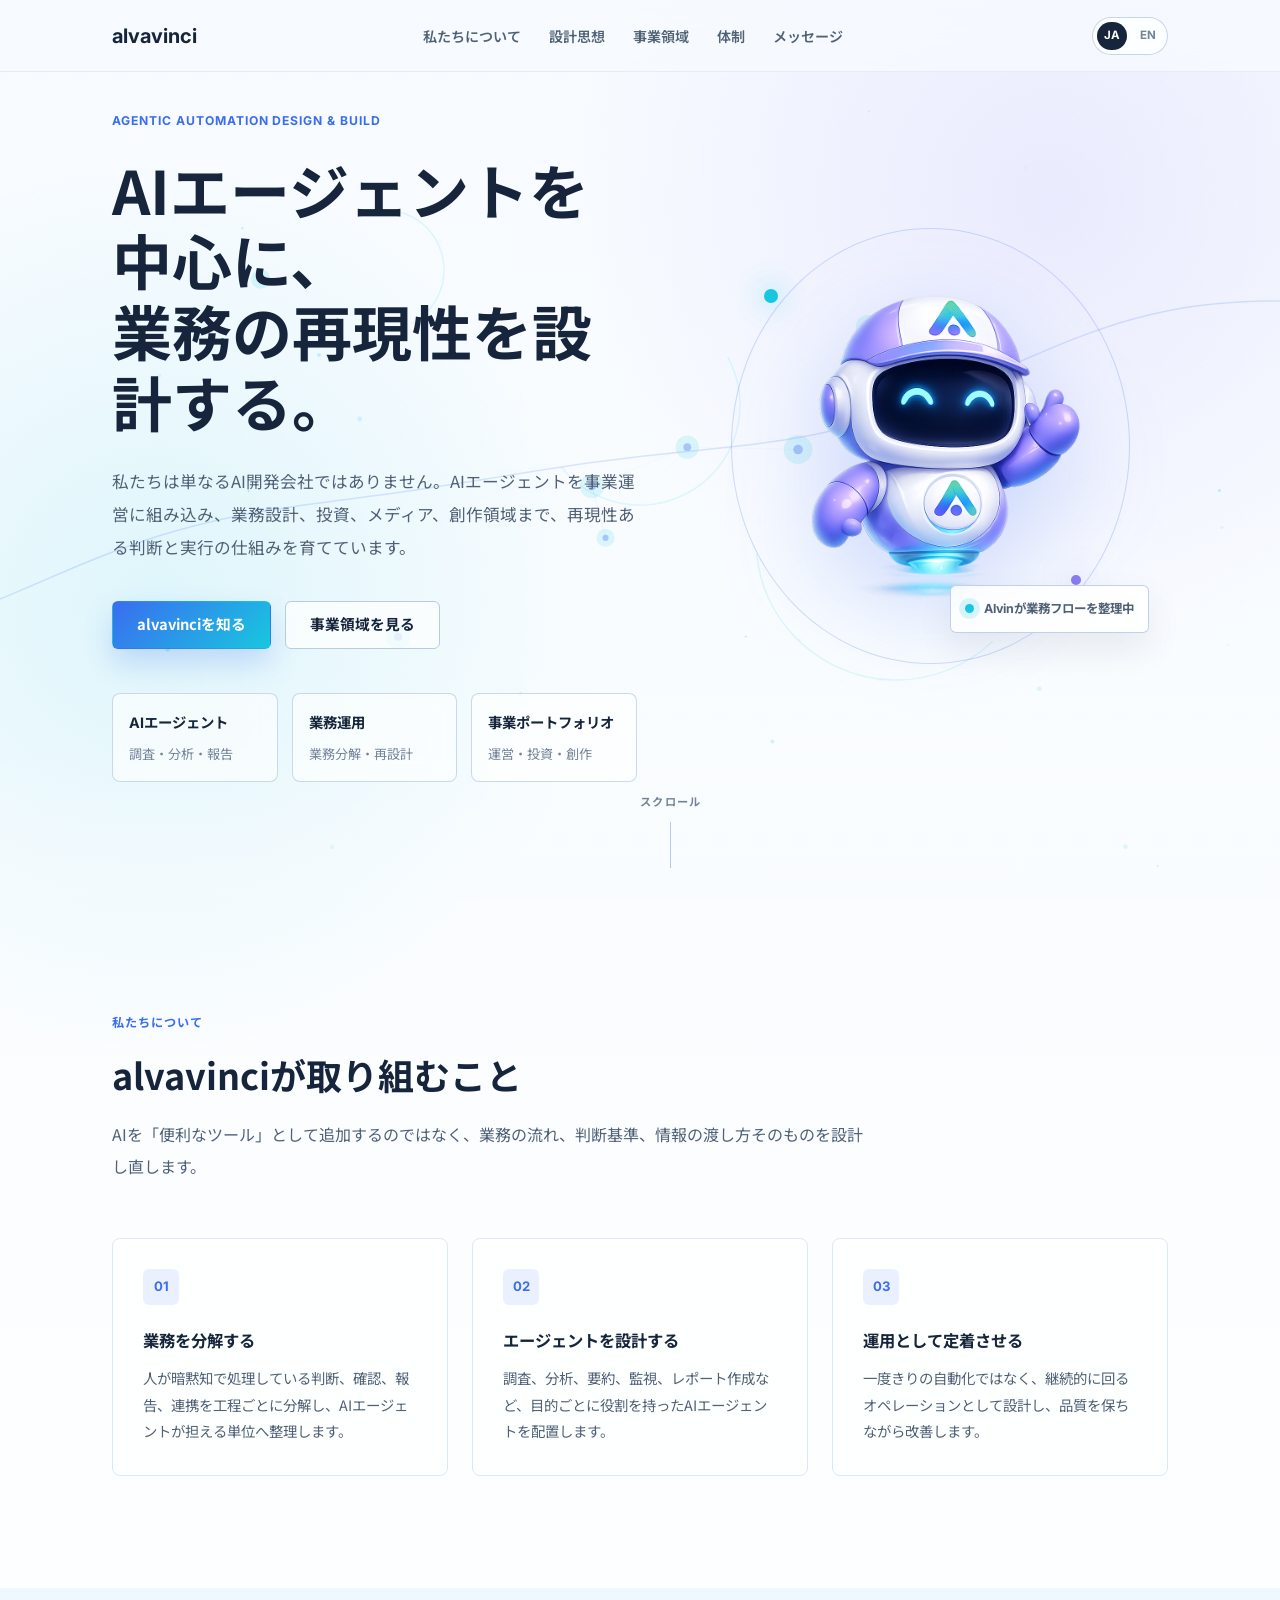
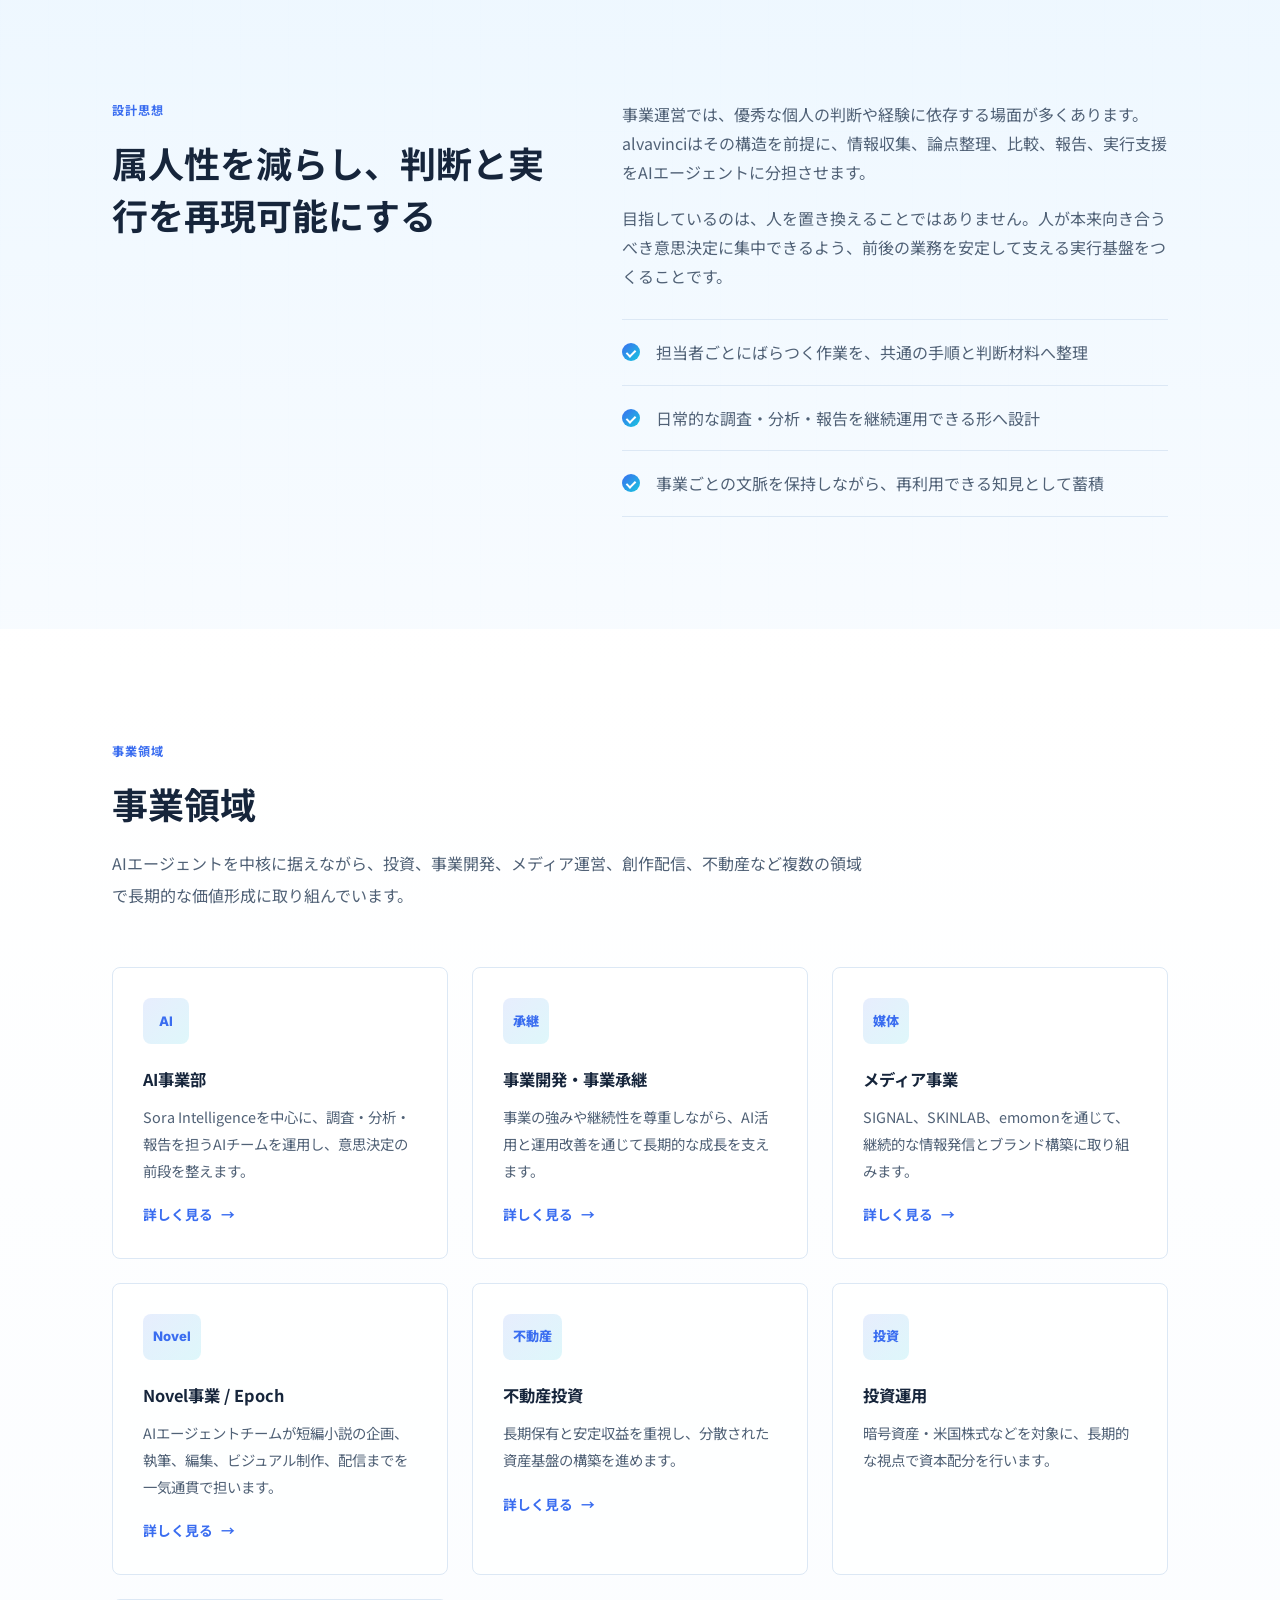
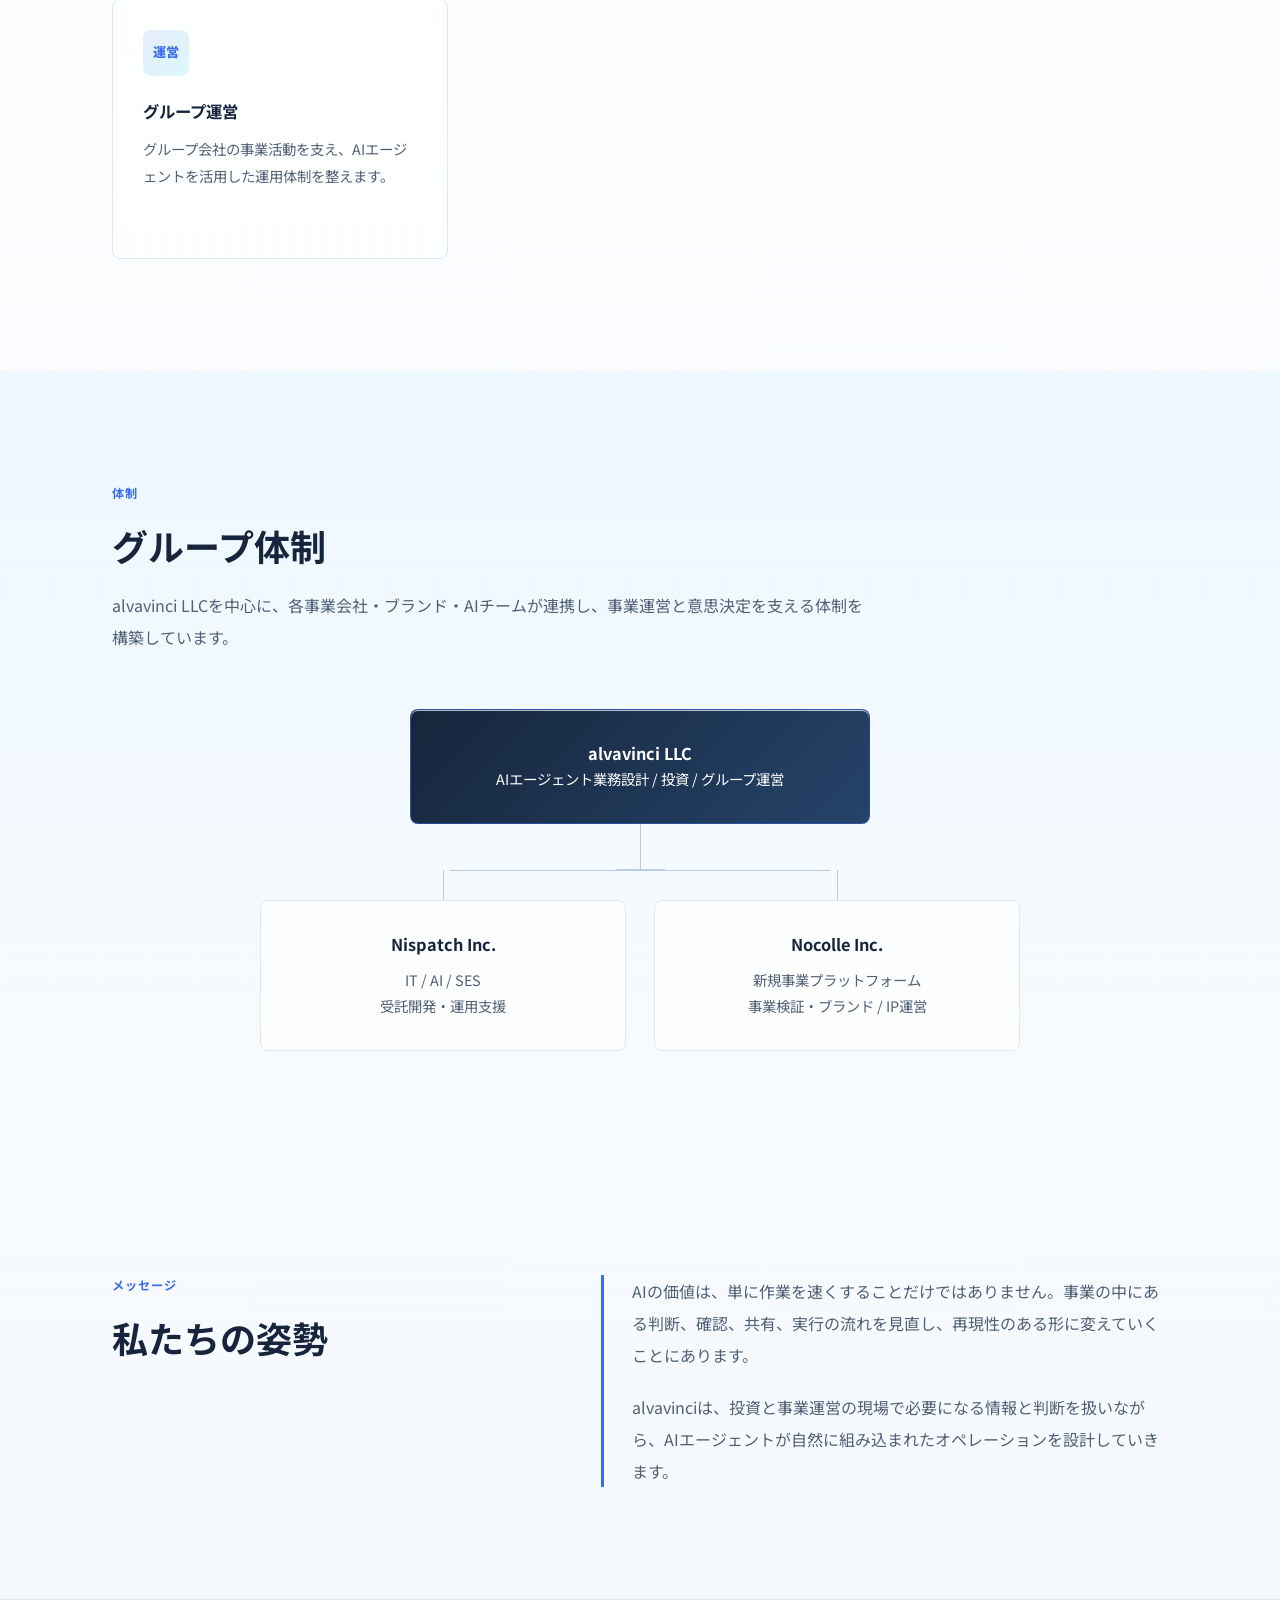
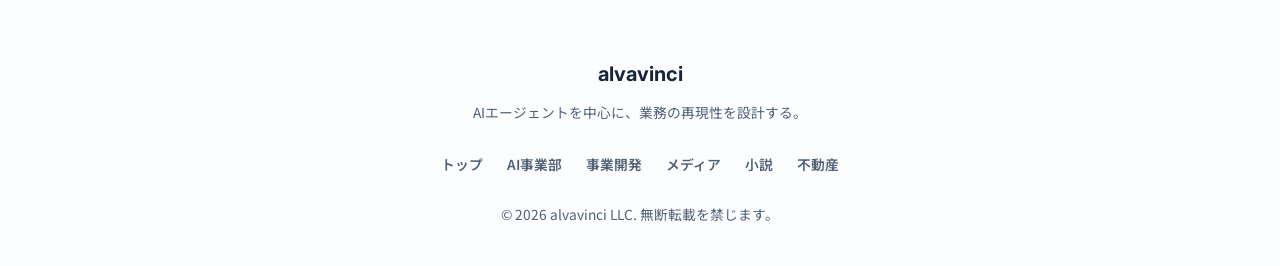
==== commit 5c9c545c: "feat(site): 小説事業と英語版ページを追加" ====
--- a/index.html
+++ b/index.html
@@ -15,6 +15,9 @@
     <meta name="robots" content="index, follow">
     <meta name="theme-color" content="#f7fbff">
     <link rel="canonical" href="https://alvavinci.com/">
+    <link rel="alternate" hreflang="ja" href="https://alvavinci.com/">
+    <link rel="alternate" hreflang="en" href="https://alvavinci.com/en/">
+    <link rel="alternate" hreflang="x-default" href="https://alvavinci.com/">
 
     <meta property="og:type" content="website">
     <meta property="og:url" content="https://alvavinci.com/">
@@ -35,7 +38,6 @@
     <meta name="twitter:image" content="https://alvavinci.com/og-image.jpg">
 
     <link rel="icon" type="image/svg+xml" href="favicon.svg">
-    <link rel="icon" type="image/png" href="favicon.ico">
     <link rel="apple-touch-icon" href="apple-touch-icon.png">
 
     <link rel="stylesheet" href="assets/css/style.css">
@@ -93,6 +95,11 @@
                     "@type": "Organization",
                     "name": "emomon",
                     "url": "https://x.com/emomon_jp"
+                },
+                {
+                    "@type": "Organization",
+                    "name": "Epoch",
+                    "url": "https://epochlit.com/"
                 }
             ]
         }
@@ -113,6 +120,10 @@
                     <li><a href="#message" class="nav-link">メッセージ</a></li>
                 </ul>
             </nav>
+            <div class="language-switch" aria-label="言語切り替え">
+                <span class="is-active">JA</span>
+                <a href="en/" lang="en" hreflang="en">EN</a>
+            </div>
             <button class="hamburger" id="hamburger" aria-label="メニューを開く" aria-expanded="false">
                 <span aria-hidden="true">&#8203;</span>
                 <span aria-hidden="true">&#8203;</span>
@@ -133,7 +144,7 @@
                         業務の再現性を設計する。
                     </h1>
                     <p class="hero-description fade-in delay-2">
-                        私たちは単なるAI開発会社ではありません。業務プロセスを分解し、AIエージェントを中心としたオペレーションへ再設計することで、属人性を減らし、安定した判断と実行を可能にします。
+                        私たちは単なるAI開発会社ではありません。AIエージェントを事業運営に組み込み、業務設計、投資、メディア、創作領域まで、再現性ある判断と実行の仕組みを育てています。
                     </p>
                     <div class="hero-actions fade-in delay-3">
                         <a href="#about" class="btn btn--primary">alvavinciを知る</a>
@@ -150,7 +161,7 @@
                         </div>
                         <div>
                             <p class="metric-title">事業ポートフォリオ</p>
-                            <p class="metric-text">事業運営・投資</p>
+                            <p class="metric-text">運営・投資・創作</p>
                         </div>
                     </div>
                 </div>
@@ -229,7 +240,7 @@
                     <span class="section-label">事業領域</span>
                     <h2 class="section-title">事業領域</h2>
                     <p class="section-lead">
-                        AIエージェントを中核に据えながら、投資、事業開発、メディア運営、不動産など複数の領域で長期的な価値形成に取り組んでいます。
+                        AIエージェントを中核に据えながら、投資、事業開発、メディア運営、創作配信、不動産など複数の領域で長期的な価値形成に取り組んでいます。
                     </p>
                 </div>
                 <div class="business-grid">
@@ -254,6 +265,14 @@
                         <h3 class="business-card-title">メディア事業</h3>
                         <p class="business-card-text">
                             SIGNAL、SKINLAB、emomonを通じて、継続的な情報発信とブランド構築に取り組みます。
+                        </p>
+                        <span class="business-card-link-label">詳しく見る</span>
+                    </a>
+                    <a href="novel.html" class="business-card business-card--link fade-in delay-2">
+                        <div class="business-card-icon">Novel</div>
+                        <h3 class="business-card-title">Novel事業 / Epoch</h3>
+                        <p class="business-card-text">
+                            AIエージェントチームが短編小説の企画、執筆、編集、ビジュアル制作、配信までを一気通貫で担います。
                         </p>
                         <span class="business-card-link-label">詳しく見る</span>
                     </a>
@@ -315,7 +334,7 @@
                                 <h3>Nocolle Inc.</h3>
                                 <ul>
                                     <li>新規事業プラットフォーム</li>
-                                    <li>事業検証・ブランド運営</li>
+                                    <li>事業検証・ブランド / IP運営</li>
                                 </ul>
                             </div>
                         </div>
@@ -357,7 +376,8 @@
                     <li><a href="sora-intelligence.html">AI事業部</a></li>
                     <li><a href="corporate-development.html">事業開発</a></li>
                     <li><a href="media.html">メディア</a></li>
-                    <li><a href="real-estate.html">不動産投資</a></li>
+                    <li><a href="novel.html">小説</a></li>
+                    <li><a href="real-estate.html">不動産</a></li>
                 </ul>
             </nav>
             <p class="footer-copyright">&copy; 2026 alvavinci LLC. 無断転載を禁じます。</p>
--- a/assets/css/style.css
+++ b/assets/css/style.css
@@ -157,6 +157,41 @@
     transform: translateY(0);
 }
 
+.language-switch {
+    display: inline-flex;
+    align-items: center;
+    gap: 6px;
+    margin-left: 24px;
+    border: 1px solid rgba(184, 203, 226, 0.78);
+    border-radius: 999px;
+    background: rgba(255, 255, 255, 0.68);
+    padding: 4px;
+    color: var(--color-muted);
+    font-family: var(--font-sans);
+    font-size: 0.72rem;
+    font-weight: 700;
+    line-height: 1;
+}
+
+.language-switch a,
+.language-switch span {
+    display: inline-flex;
+    min-width: 30px;
+    min-height: 28px;
+    align-items: center;
+    justify-content: center;
+    border-radius: 999px;
+}
+
+.language-switch a:hover {
+    color: var(--color-accent);
+}
+
+.language-switch .is-active {
+    background: var(--color-primary);
+    color: var(--color-white);
+}
+
 .hamburger {
     position: relative;
     z-index: 1001;
@@ -748,6 +783,25 @@
     color: var(--color-cyan);
 }
 
+.pipeline-list {
+    display: flex;
+    flex-wrap: wrap;
+    gap: 10px;
+}
+
+.pipeline-list li {
+    display: inline-flex;
+    align-items: center;
+    border: 1px solid var(--color-border);
+    border-radius: 999px;
+    background: rgba(255, 255, 255, 0.78);
+    padding: 9px 14px;
+    color: var(--color-text-secondary);
+    font-family: var(--font-sans);
+    font-size: 0.84rem;
+    font-weight: 700;
+}
+
 /* Group */
 .group-structure {
     max-width: 760px;
@@ -1363,6 +1417,11 @@
 
     .hamburger {
         display: block;
+    }
+
+    .language-switch {
+        margin-left: auto;
+        margin-right: 18px;
     }
 
     .nav {
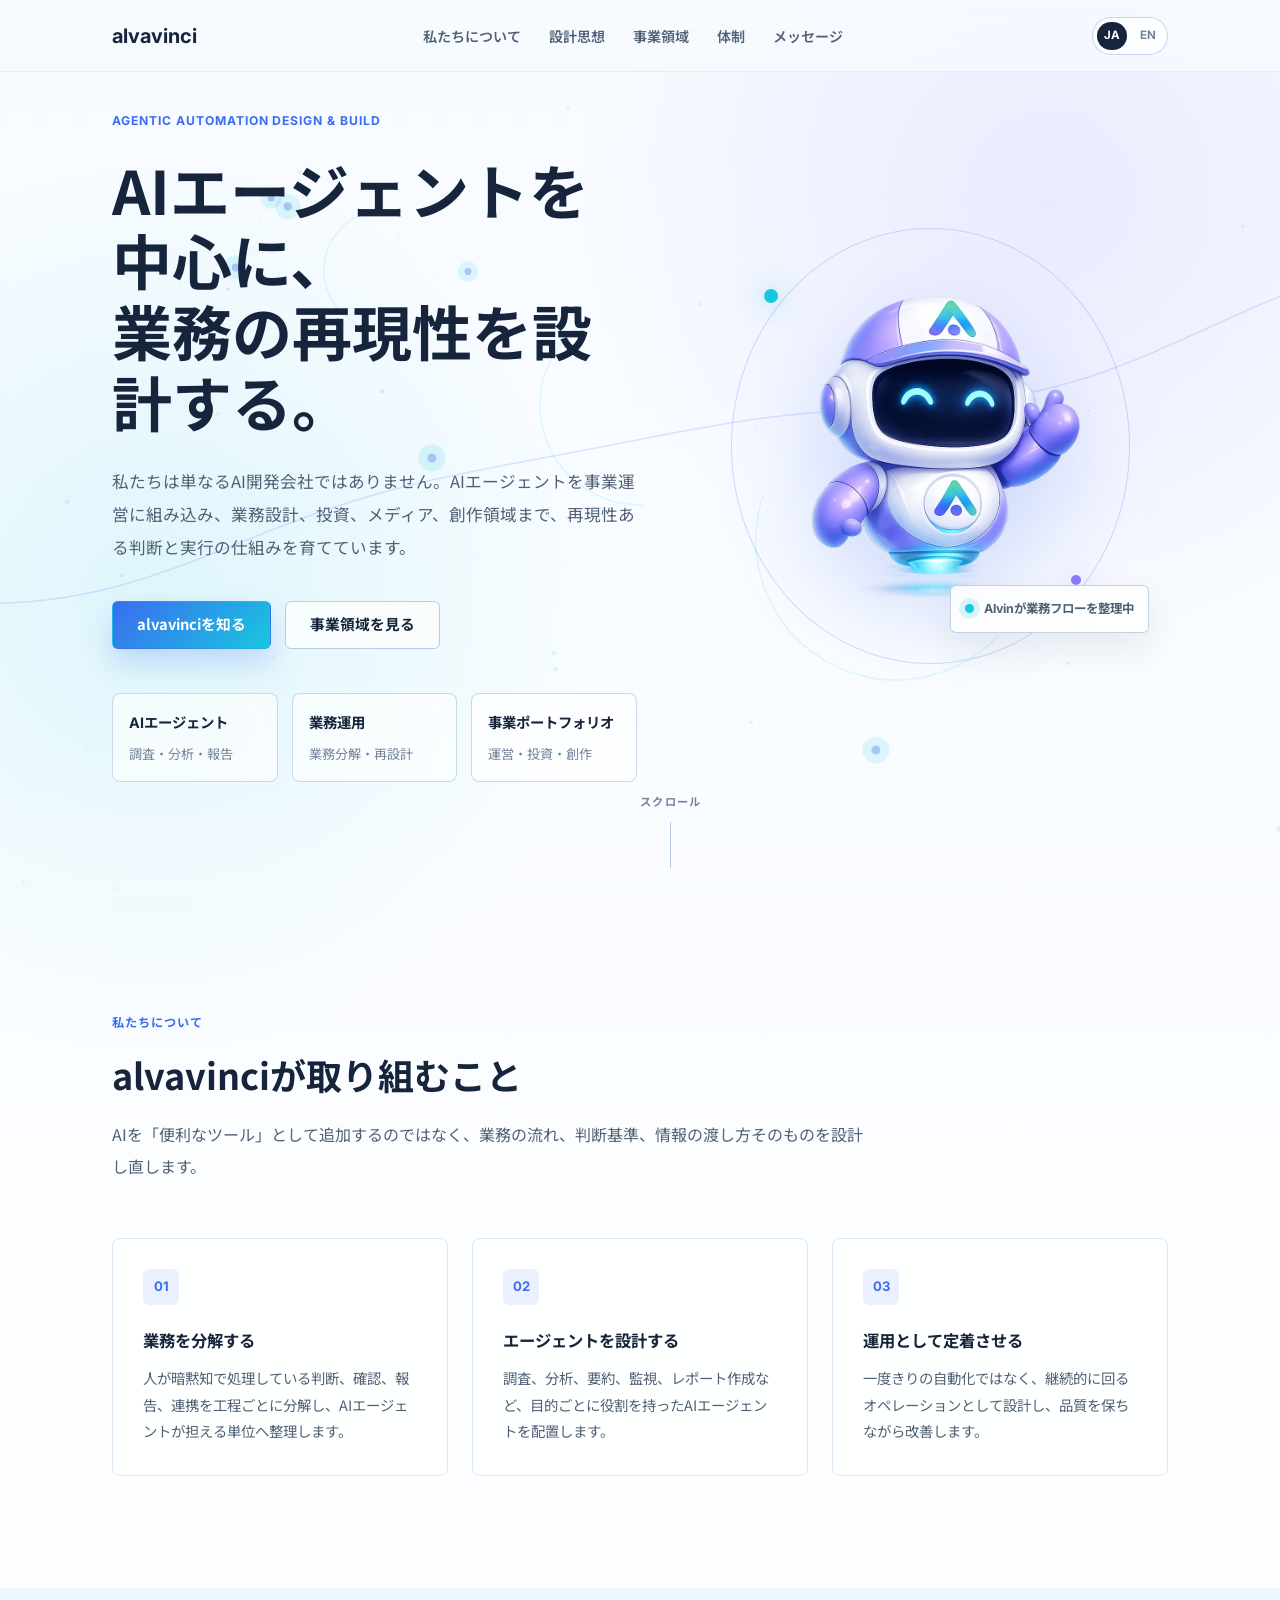
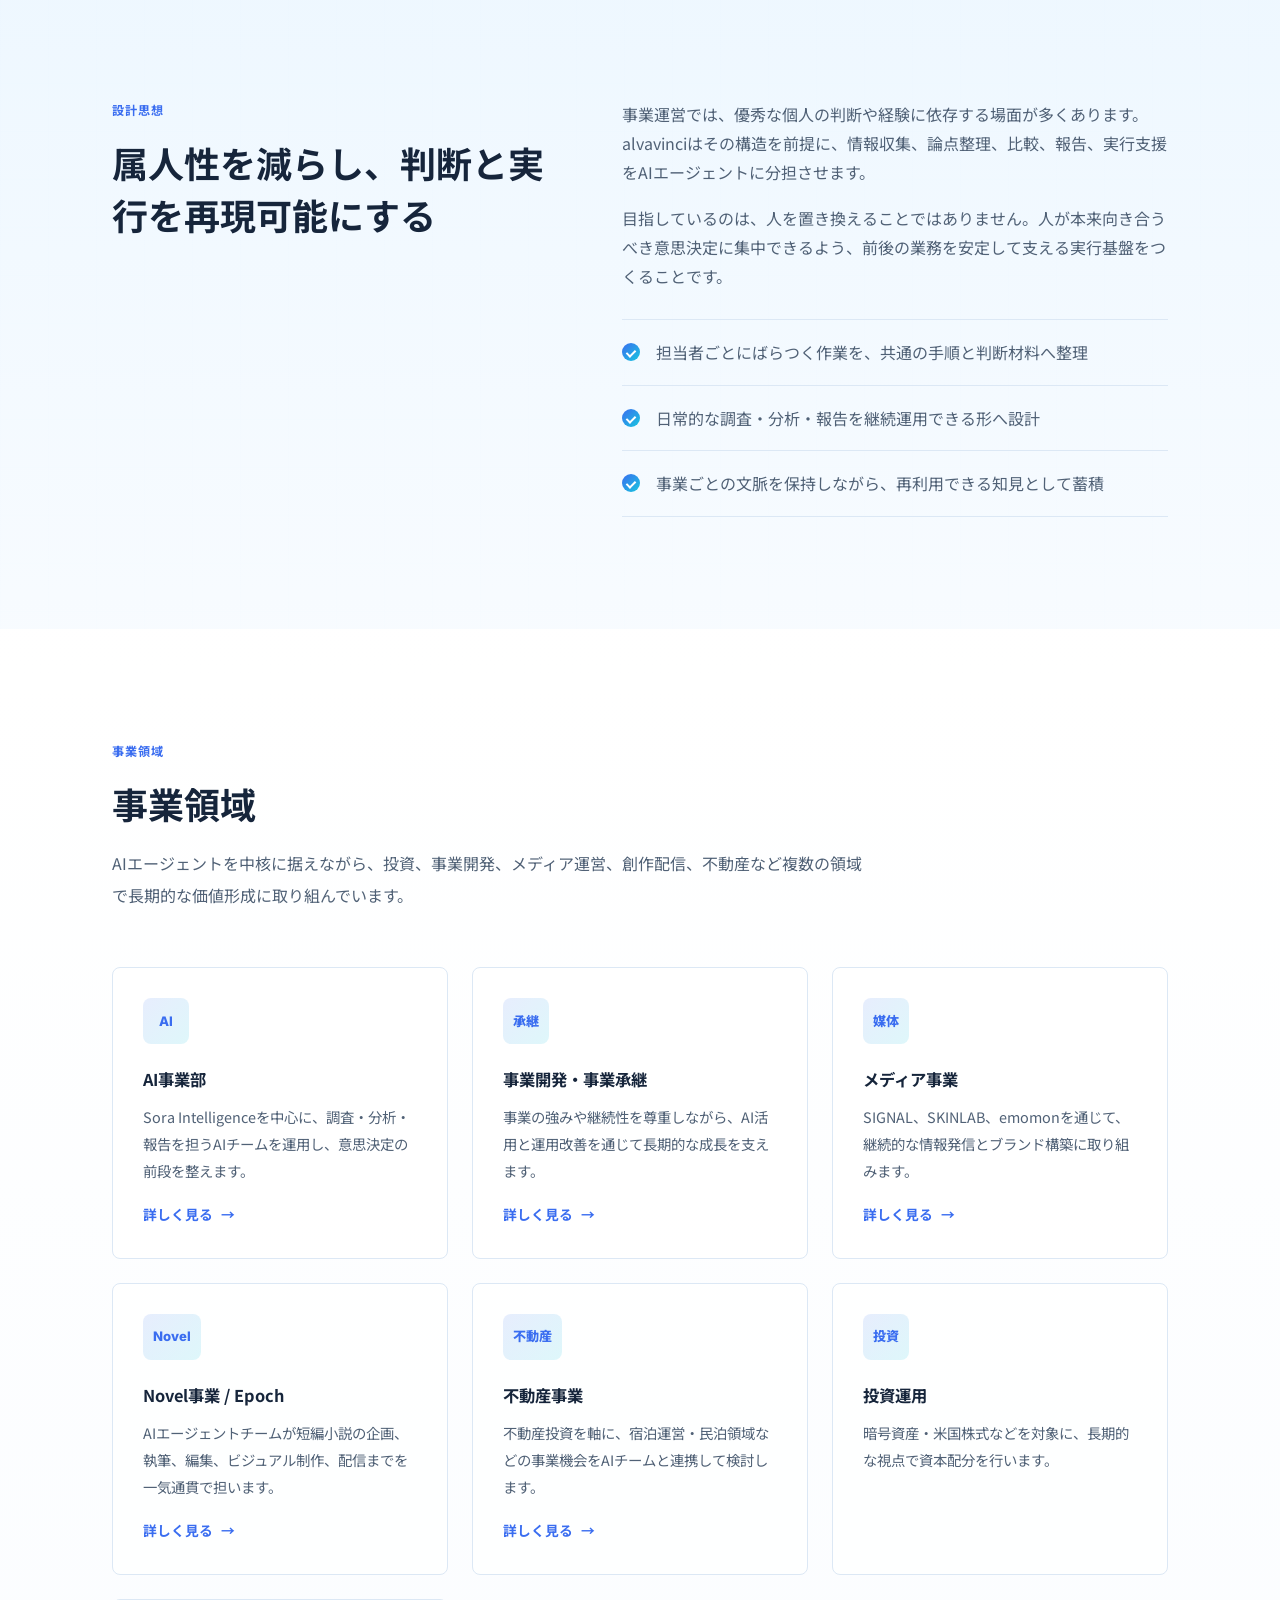
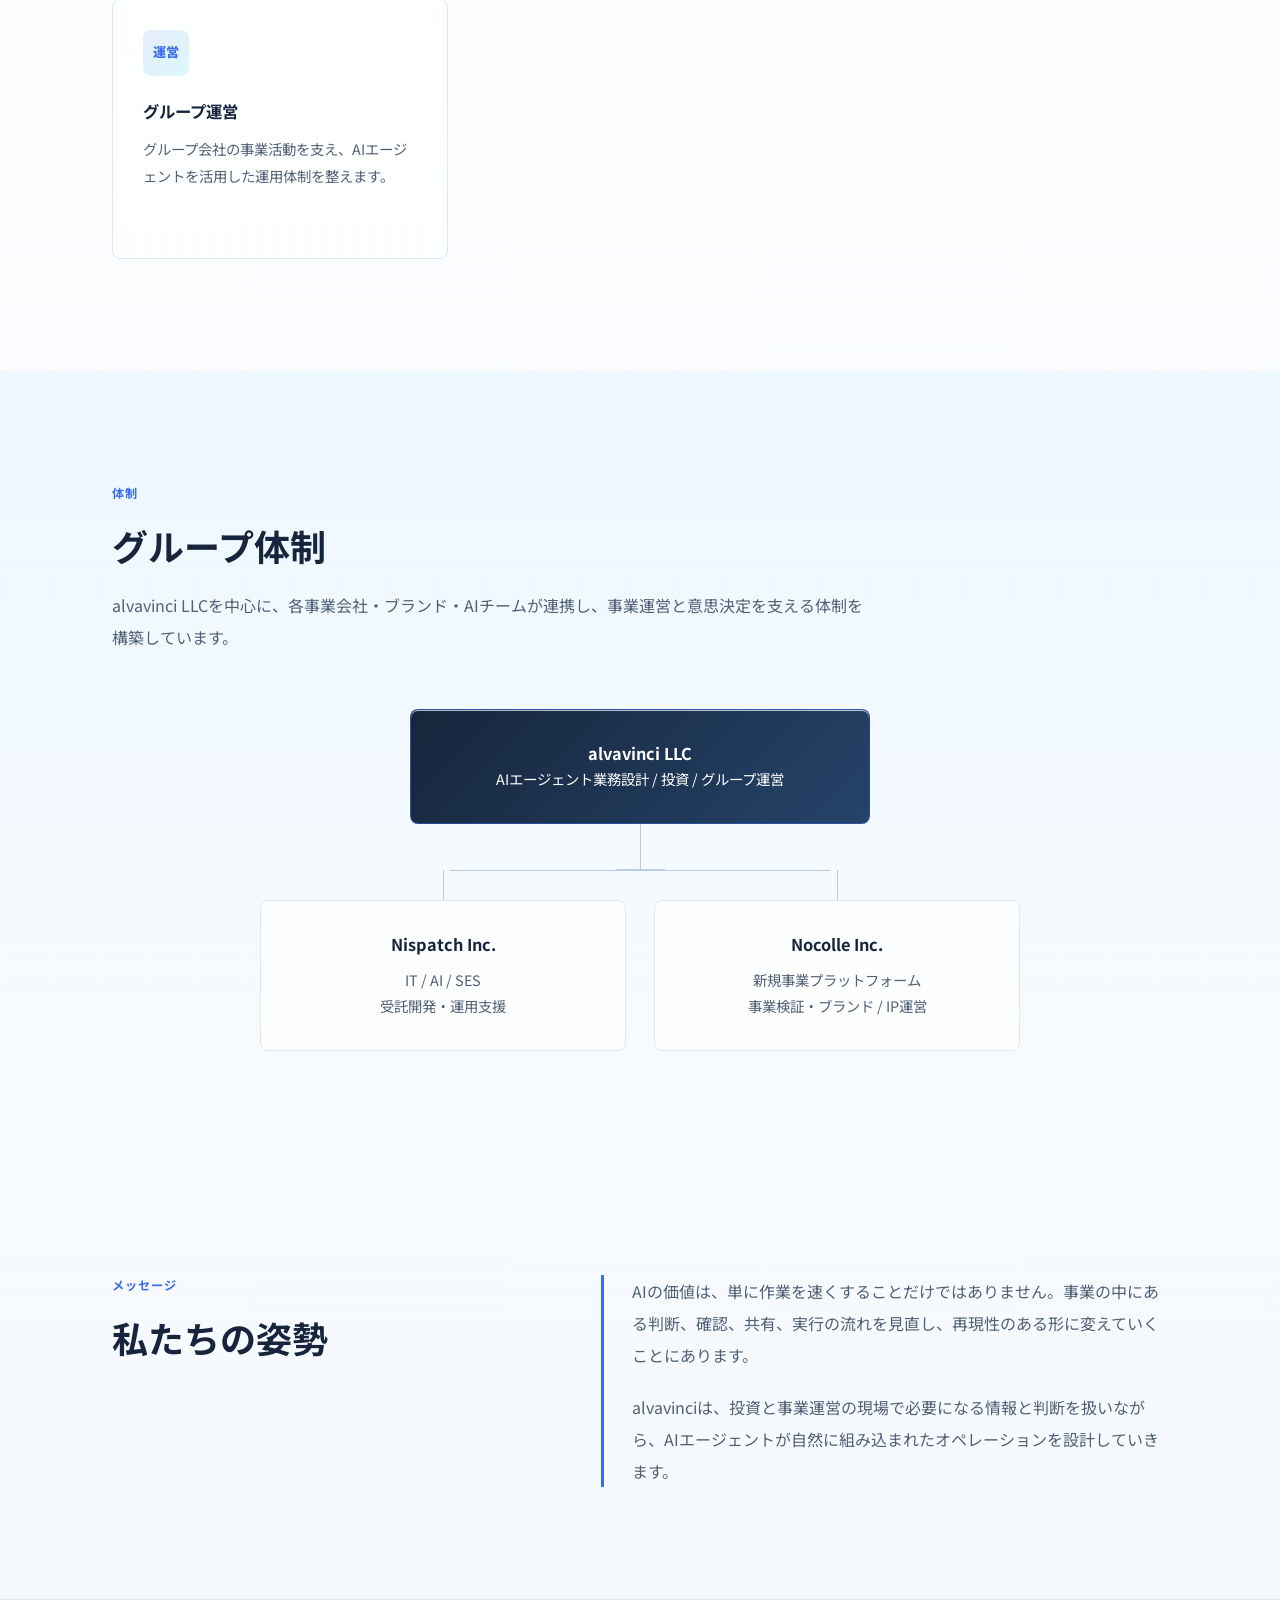
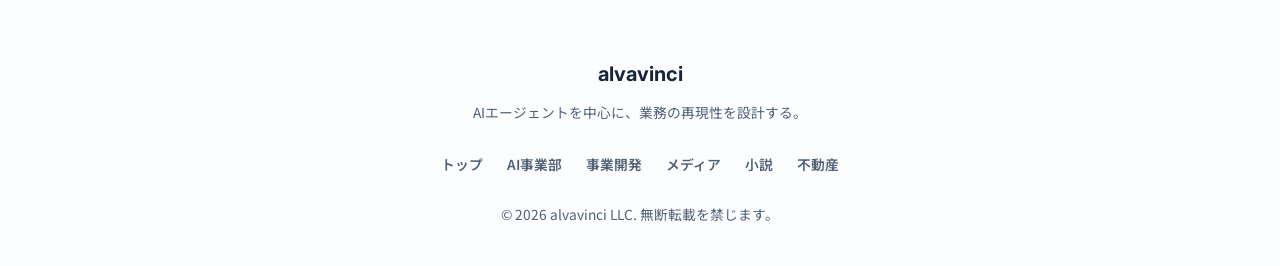
==== commit 9fc7e811: "feat(site): AI連携を含む事業ページ構成を更新" ====
--- a/index.html
+++ b/index.html
@@ -10,7 +10,7 @@
     <meta name="description"
         content="alvavinci LLCは、業務プロセスを分解し、AIエージェントを中心に再設計する会社です。属人性を減らし、再現性ある判断と実行を可能にするオペレーションを構築します。">
     <meta name="keywords"
-        content="alvavinci, AIエージェント, Agentic Automation, 業務自動化, 業務設計, AI開発, オペレーション設計, Sora Intelligence, 事業開発, 不動産投資, メディア事業">
+        content="alvavinci, AIエージェント, Agentic Automation, 業務自動化, 業務設計, AI開発, オペレーション設計, Sora Intelligence, 事業開発, 不動産事業, メディア事業">
     <meta name="author" content="alvavinci LLC">
     <meta name="robots" content="index, follow">
     <meta name="theme-color" content="#f7fbff">
@@ -73,7 +73,7 @@
                 "オペレーション設計",
                 "事業開発",
                 "メディア事業",
-                "不動産投資"
+                "不動産事業"
             ],
             "department": [
                 {
@@ -168,8 +168,11 @@
                 <div class="hero-visual fade-in delay-2" aria-label="alvavinciのAIエージェントキャラクター Alvin">
                     <div class="alvin-orbit" aria-hidden="true"></div>
                     <div class="alvin-card">
-                        <img src="assets/images/alvin-mascot.png" alt="alvavinciのAIエージェントキャラクター Alvin" width="1024"
-                            height="1024" class="alvin-image">
+                        <picture>
+                            <source srcset="assets/images/alvin-mascot.webp" type="image/webp">
+                            <img decoding="async" fetchpriority="high" src="assets/images/alvin-mascot.png" alt="alvavinciのAIエージェントキャラクター Alvin" width="1024"
+                                height="1024" class="alvin-image">
+                        </picture>
                     </div>
                     <div class="agent-status">
                         <span class="status-dot" aria-hidden="true">&#8203;</span>
@@ -278,9 +281,9 @@
                     </a>
                     <a href="real-estate.html" class="business-card business-card--link fade-in delay-2">
                         <div class="business-card-icon">不動産</div>
-                        <h3 class="business-card-title">不動産投資</h3>
-                        <p class="business-card-text">
-                            長期保有と安定収益を重視し、分散された資産基盤の構築を進めます。
+                        <h3 class="business-card-title">不動産事業</h3>
+                        <p class="business-card-text">
+                            不動産投資を軸に、宿泊運営・民泊領域などの事業機会をAIチームと連携して検討します。
                         </p>
                         <span class="business-card-link-label">詳しく見る</span>
                     </a>
--- a/assets/css/style.css
+++ b/assets/css/style.css
@@ -52,12 +52,22 @@
     -moz-osx-font-smoothing: grayscale;
 }
 
+body.nav-open {
+    overflow: hidden;
+}
+
 a {
     color: inherit;
     text-decoration: none;
     transition: color var(--transition), border-color var(--transition), background var(--transition), transform var(--transition), box-shadow var(--transition);
 }
 
+a:focus-visible,
+button:focus-visible {
+    outline: 3px solid rgba(58, 109, 240, 0.42);
+    outline-offset: 4px;
+}
+
 ul {
     list-style: none;
 }
@@ -65,6 +75,10 @@
 img {
     display: block;
     max-width: 100%;
+}
+
+picture {
+    display: block;
 }
 
 button {
@@ -247,6 +261,8 @@
     font-size: 0.92rem;
     font-weight: 700;
     line-height: 1.4;
+    text-align: center;
+    overflow-wrap: anywhere;
 }
 
 .btn--primary {
@@ -744,9 +760,15 @@
     min-height: 260px;
 }
 
+.business-card--link:focus-visible {
+    outline: 3px solid rgba(58, 109, 240, 0.42);
+    outline-offset: 4px;
+}
+
 .business-card-icon {
     display: inline-flex;
     min-width: 46px;
+    max-width: 100%;
     height: 46px;
     align-items: center;
     justify-content: center;
@@ -757,6 +779,7 @@
     font-size: 0.82rem;
     font-weight: 800;
     padding: 0 10px;
+    white-space: nowrap;
 }
 
 .business-card-title {
@@ -1262,6 +1285,13 @@
     object-fit: cover;
 }
 
+.sora-portrait-card picture,
+.sora-portrait-card img,
+.media-brand-visual picture {
+    width: 100%;
+    height: 100%;
+}
+
 .media-brand-header,
 .media-brand-text,
 .media-brand-link {
@@ -1309,11 +1339,13 @@
     opacity: 0;
     transform: translateY(22px);
     transition: opacity 0.68s ease, transform 0.68s ease;
+    will-change: opacity, transform;
 }
 
 .fade-in.visible {
     opacity: 1;
     transform: translateY(0);
+    will-change: auto;
 }
 
 .delay-1 {
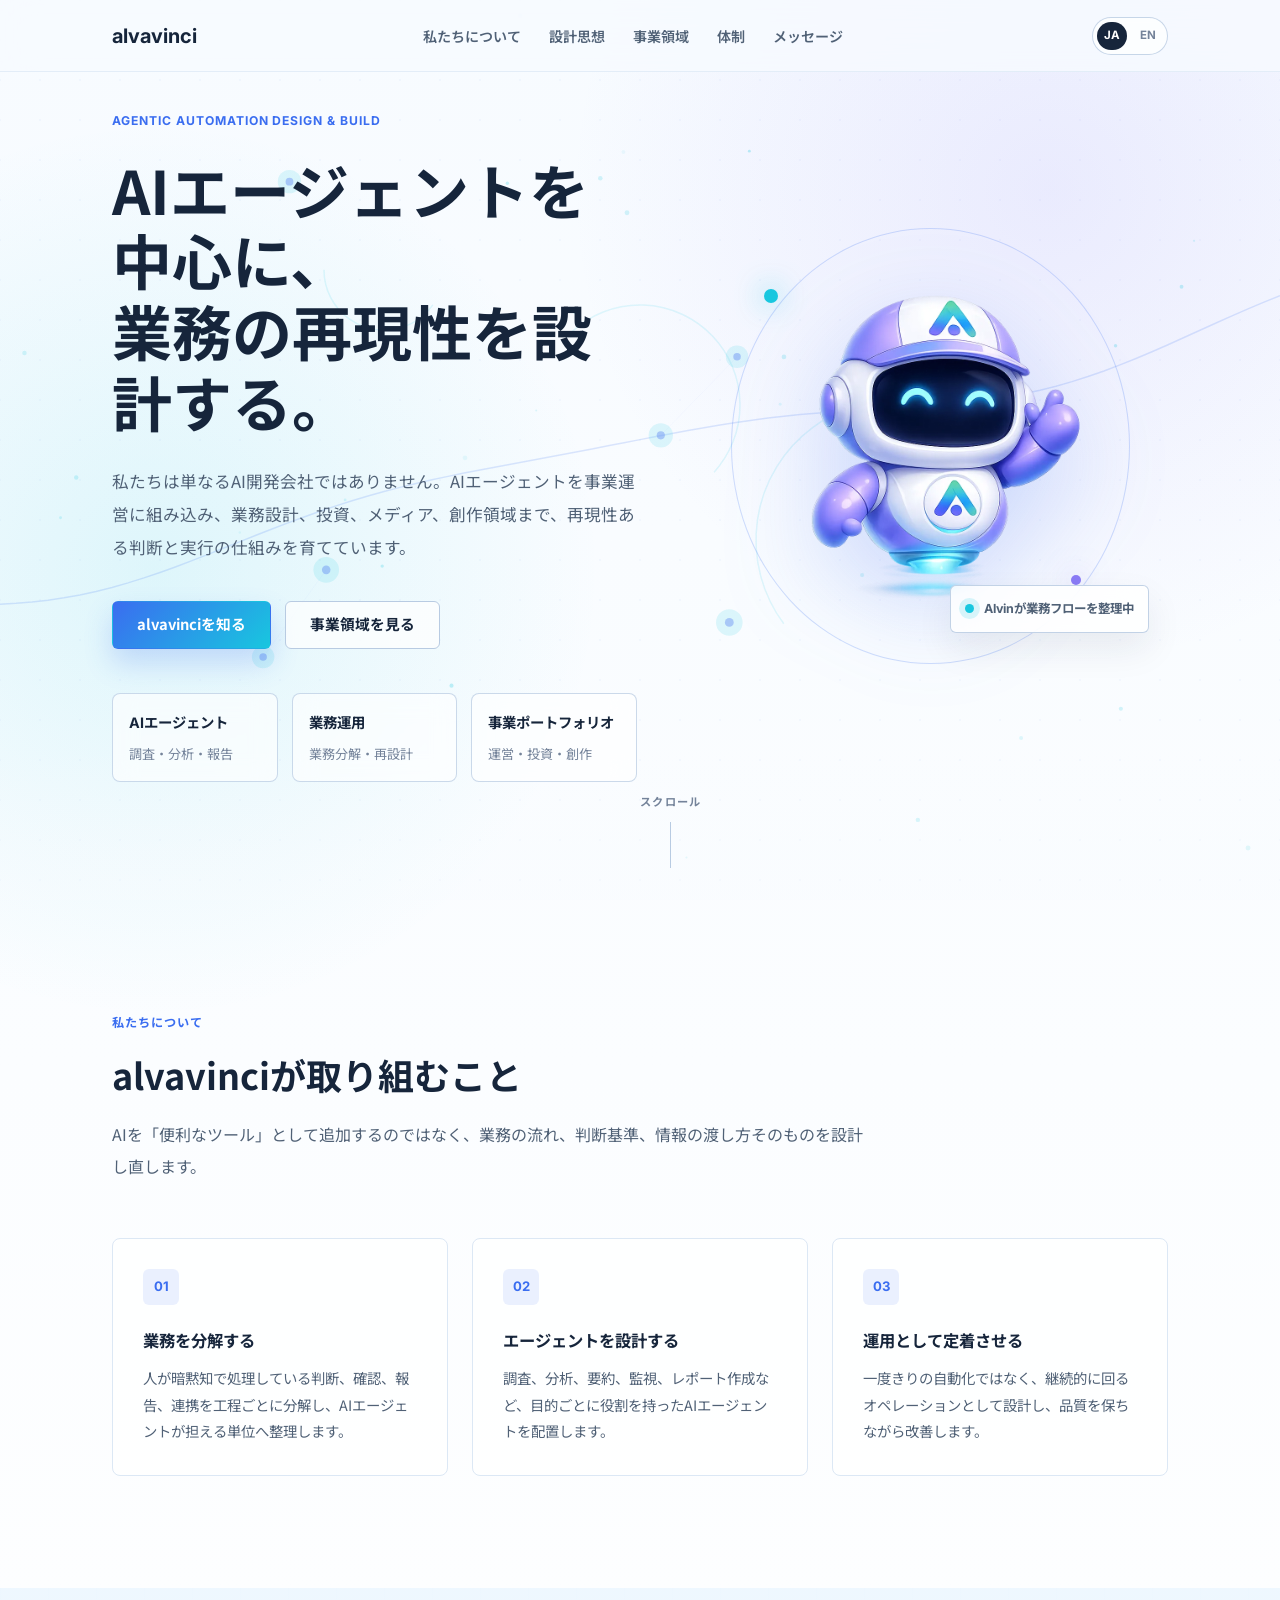
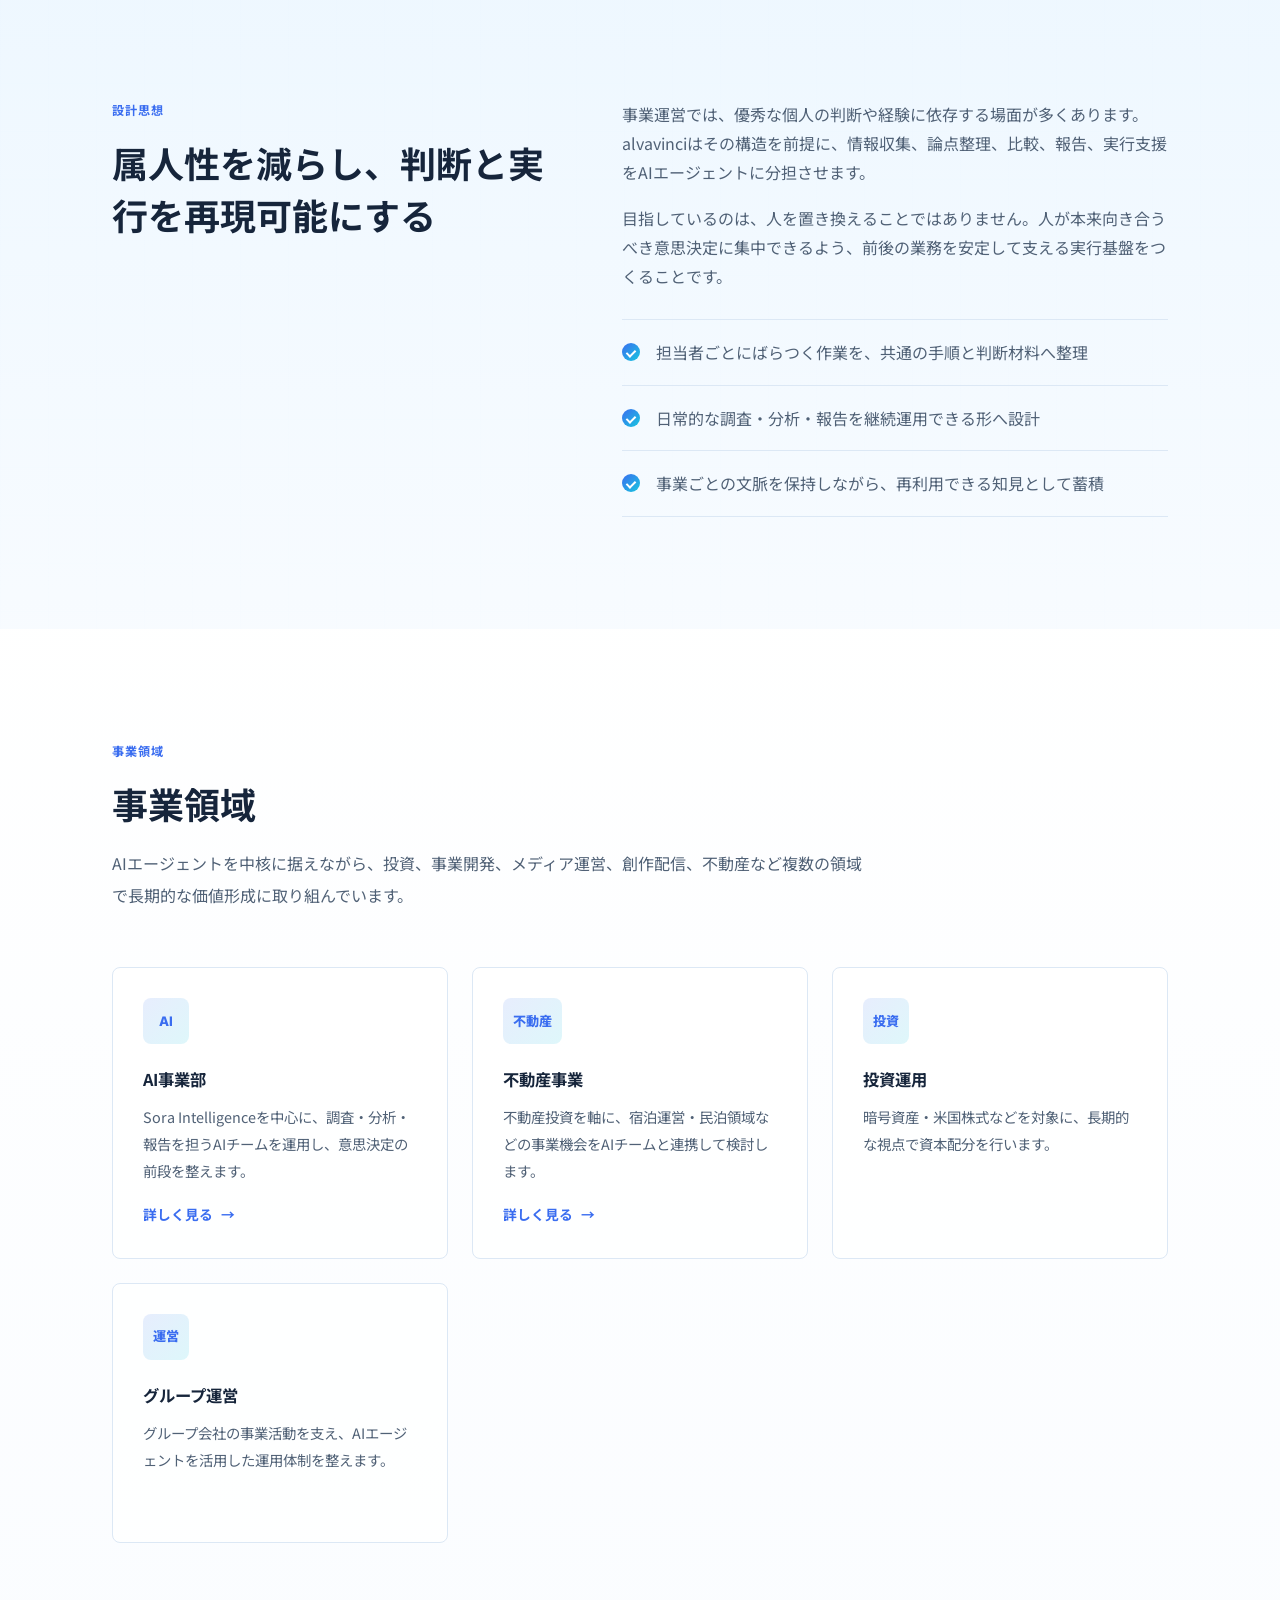
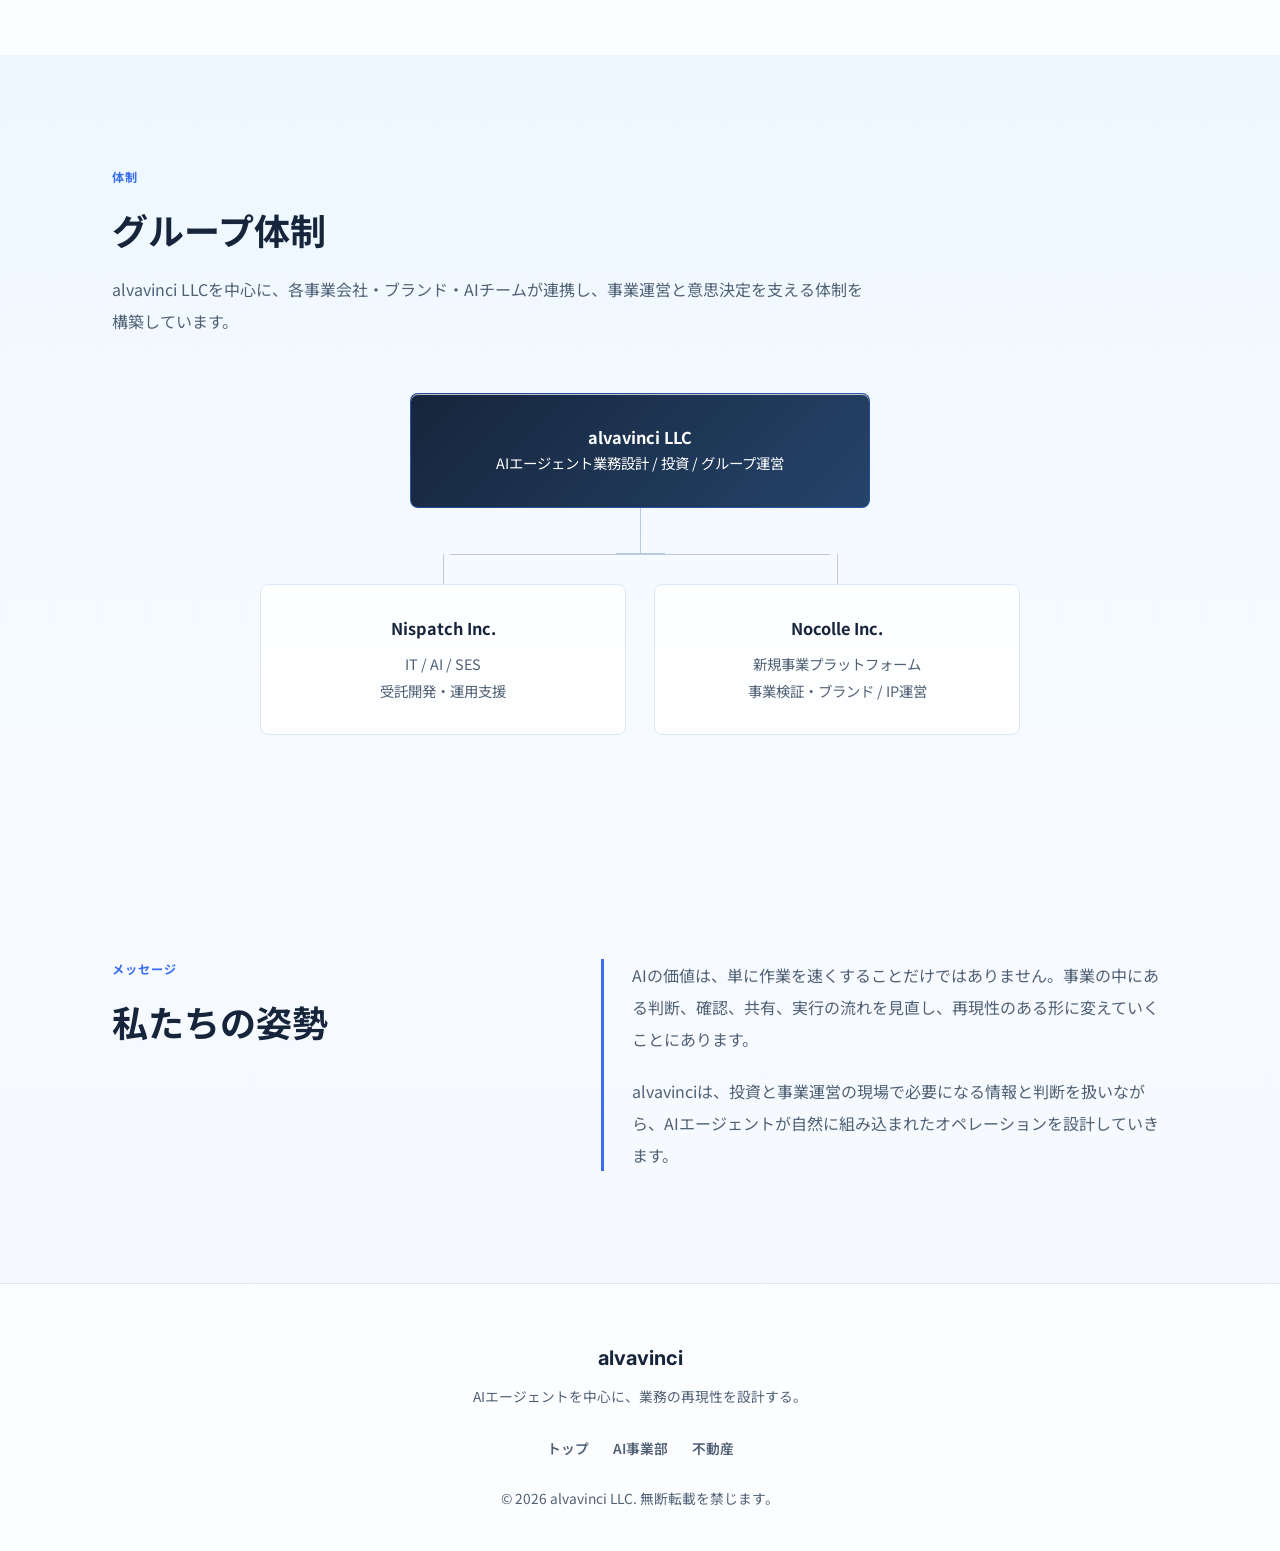
==== commit 8eec5ec9: "chore(nav): 非主要事業ページを主要導線から除外" ====
--- a/index.html
+++ b/index.html
@@ -255,30 +255,6 @@
                         </p>
                         <span class="business-card-link-label">詳しく見る</span>
                     </a>
-                    <a href="corporate-development.html" class="business-card business-card--link fade-in delay-1">
-                        <div class="business-card-icon">承継</div>
-                        <h3 class="business-card-title">事業開発・事業承継</h3>
-                        <p class="business-card-text">
-                            事業の強みや継続性を尊重しながら、AI活用と運用改善を通じて長期的な成長を支えます。
-                        </p>
-                        <span class="business-card-link-label">詳しく見る</span>
-                    </a>
-                    <a href="media.html" class="business-card business-card--link fade-in delay-1">
-                        <div class="business-card-icon">媒体</div>
-                        <h3 class="business-card-title">メディア事業</h3>
-                        <p class="business-card-text">
-                            SIGNAL、SKINLAB、emomonを通じて、継続的な情報発信とブランド構築に取り組みます。
-                        </p>
-                        <span class="business-card-link-label">詳しく見る</span>
-                    </a>
-                    <a href="novel.html" class="business-card business-card--link fade-in delay-2">
-                        <div class="business-card-icon">Novel</div>
-                        <h3 class="business-card-title">Novel事業 / Epoch</h3>
-                        <p class="business-card-text">
-                            AIエージェントチームが短編小説の企画、執筆、編集、ビジュアル制作、配信までを一気通貫で担います。
-                        </p>
-                        <span class="business-card-link-label">詳しく見る</span>
-                    </a>
                     <a href="real-estate.html" class="business-card business-card--link fade-in delay-2">
                         <div class="business-card-icon">不動産</div>
                         <h3 class="business-card-title">不動産事業</h3>
@@ -377,9 +353,6 @@
                 <ul>
                     <li><a href="index.html">トップ</a></li>
                     <li><a href="sora-intelligence.html">AI事業部</a></li>
-                    <li><a href="corporate-development.html">事業開発</a></li>
-                    <li><a href="media.html">メディア</a></li>
-                    <li><a href="novel.html">小説</a></li>
                     <li><a href="real-estate.html">不動産</a></li>
                 </ul>
             </nav>
--- a/assets/css/style.css
+++ b/assets/css/style.css
@@ -1137,6 +1137,48 @@
     margin-top: 16px;
 }
 
+/* Novel page */
+.novel-hero-inner {
+    display: grid;
+    grid-template-columns: minmax(0, 0.95fr) minmax(280px, 0.72fr);
+    gap: 56px;
+    align-items: center;
+}
+
+.novel-hero-visual {
+    position: relative;
+    display: flex;
+    align-items: center;
+    justify-content: center;
+    min-height: 420px;
+}
+
+.novel-hero-visual::before {
+    position: absolute;
+    inset: 2% 0 0;
+    border-radius: 50%;
+    background: radial-gradient(circle, rgba(255, 255, 255, 0.78), rgba(237, 247, 255, 0.5) 44%, rgba(24, 199, 223, 0.1) 68%, transparent 80%);
+    content: '';
+    filter: blur(10px);
+}
+
+.novel-hero-visual picture {
+    position: relative;
+    z-index: 1;
+    display: block;
+    width: min(100%, 390px);
+    aspect-ratio: 1 / 1;
+    background: transparent;
+    overflow: visible;
+}
+
+.novel-hero-image {
+    width: 100%;
+    height: 100%;
+    object-fit: contain;
+    filter: saturate(0.88) brightness(1.08) contrast(0.98) drop-shadow(0 28px 52px rgba(58, 109, 240, 0.2));
+}
+
 .ai-org-chart {
     position: relative;
 }
@@ -1398,7 +1440,8 @@
     .hero-inner,
     .split-section,
     .message-layout,
-    .sora-hero .container {
+    .sora-hero .container,
+    .novel-hero-inner {
         grid-template-columns: 1fr;
     }
 
@@ -1530,6 +1573,36 @@
         width: min(100%, 280px);
     }
 
+    .novel-hero-inner {
+        position: relative;
+    }
+
+    .novel-hero .ma-hero-content {
+        position: relative;
+        z-index: 2;
+    }
+
+    .novel-hero-visual {
+        position: absolute;
+        right: -80px;
+        bottom: -36px;
+        z-index: 0;
+        width: 280px;
+        min-height: 280px;
+        opacity: 0.18;
+        pointer-events: none;
+    }
+
+    .novel-hero-visual::before {
+        inset: -8%;
+        opacity: 0.72;
+        filter: blur(14px);
+    }
+
+    .novel-hero-visual picture {
+        width: 100%;
+    }
+
     .agent-status {
         right: auto;
         bottom: 4%;
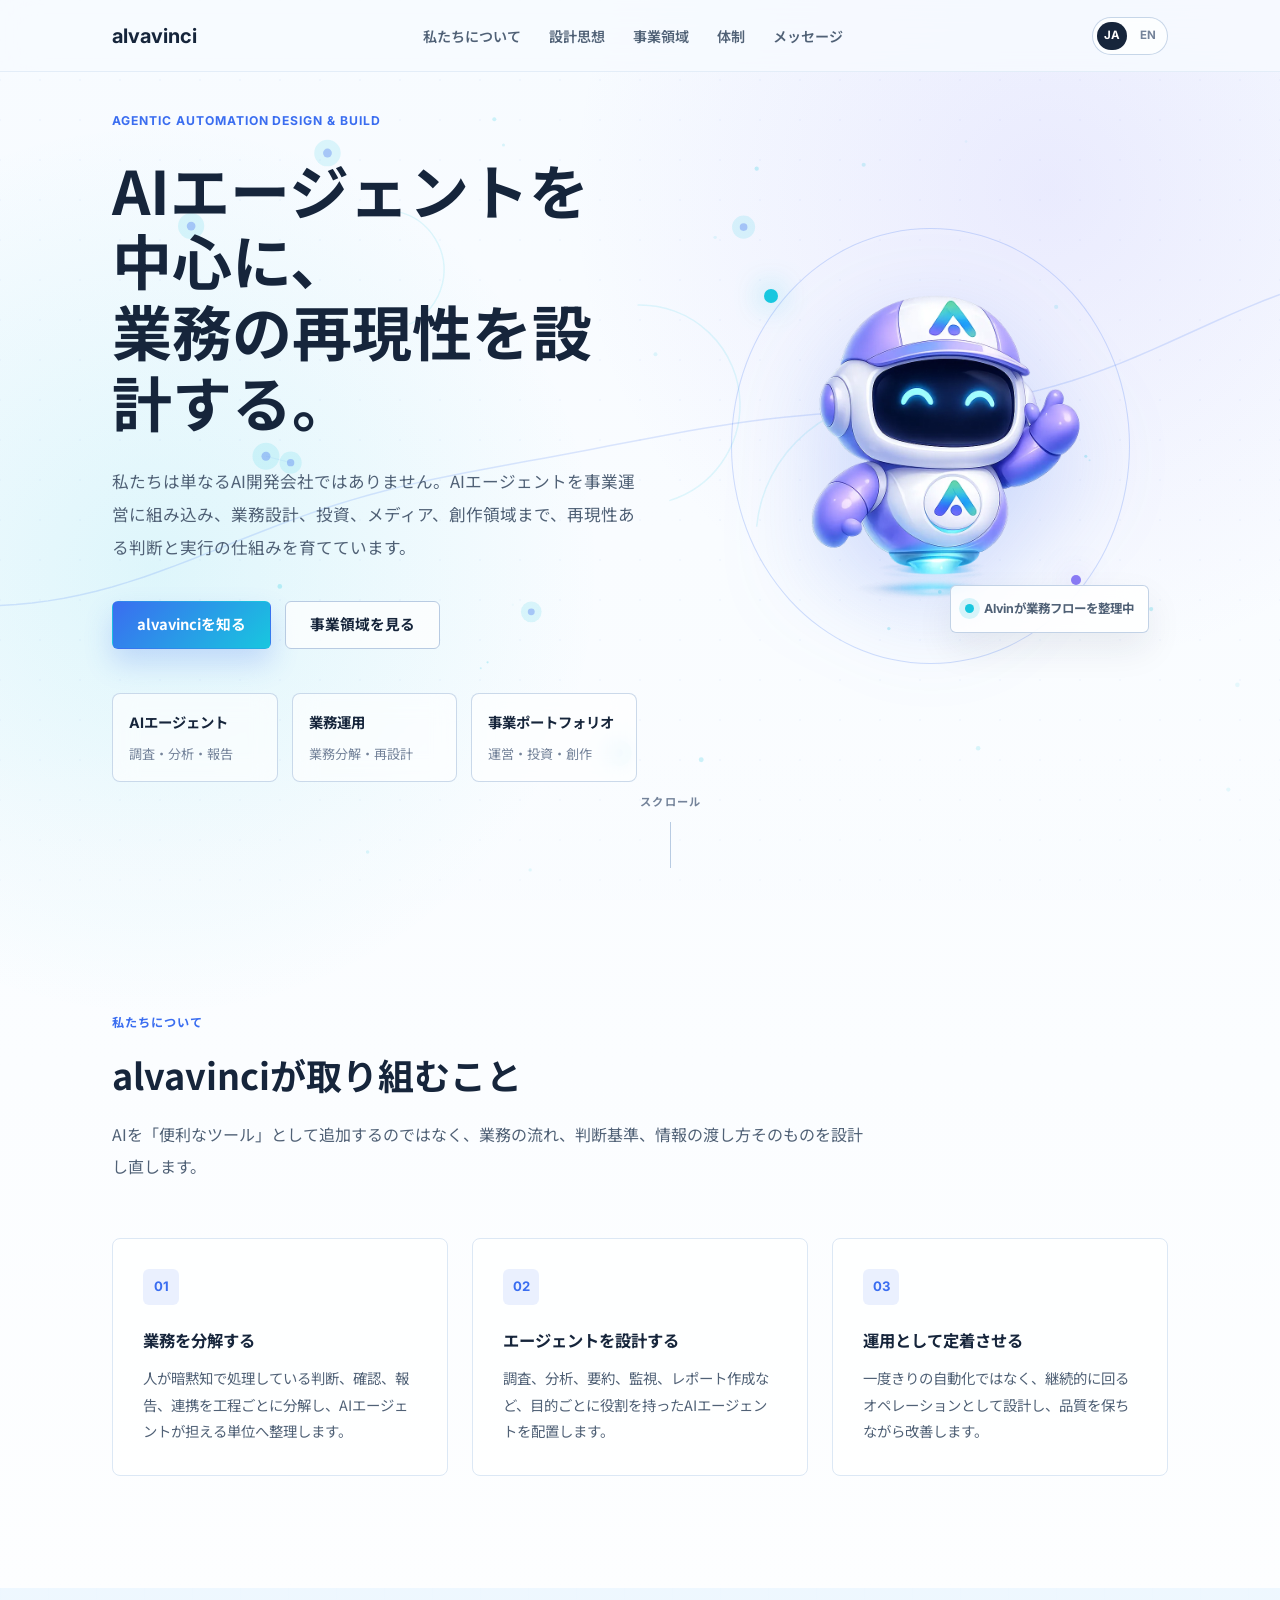
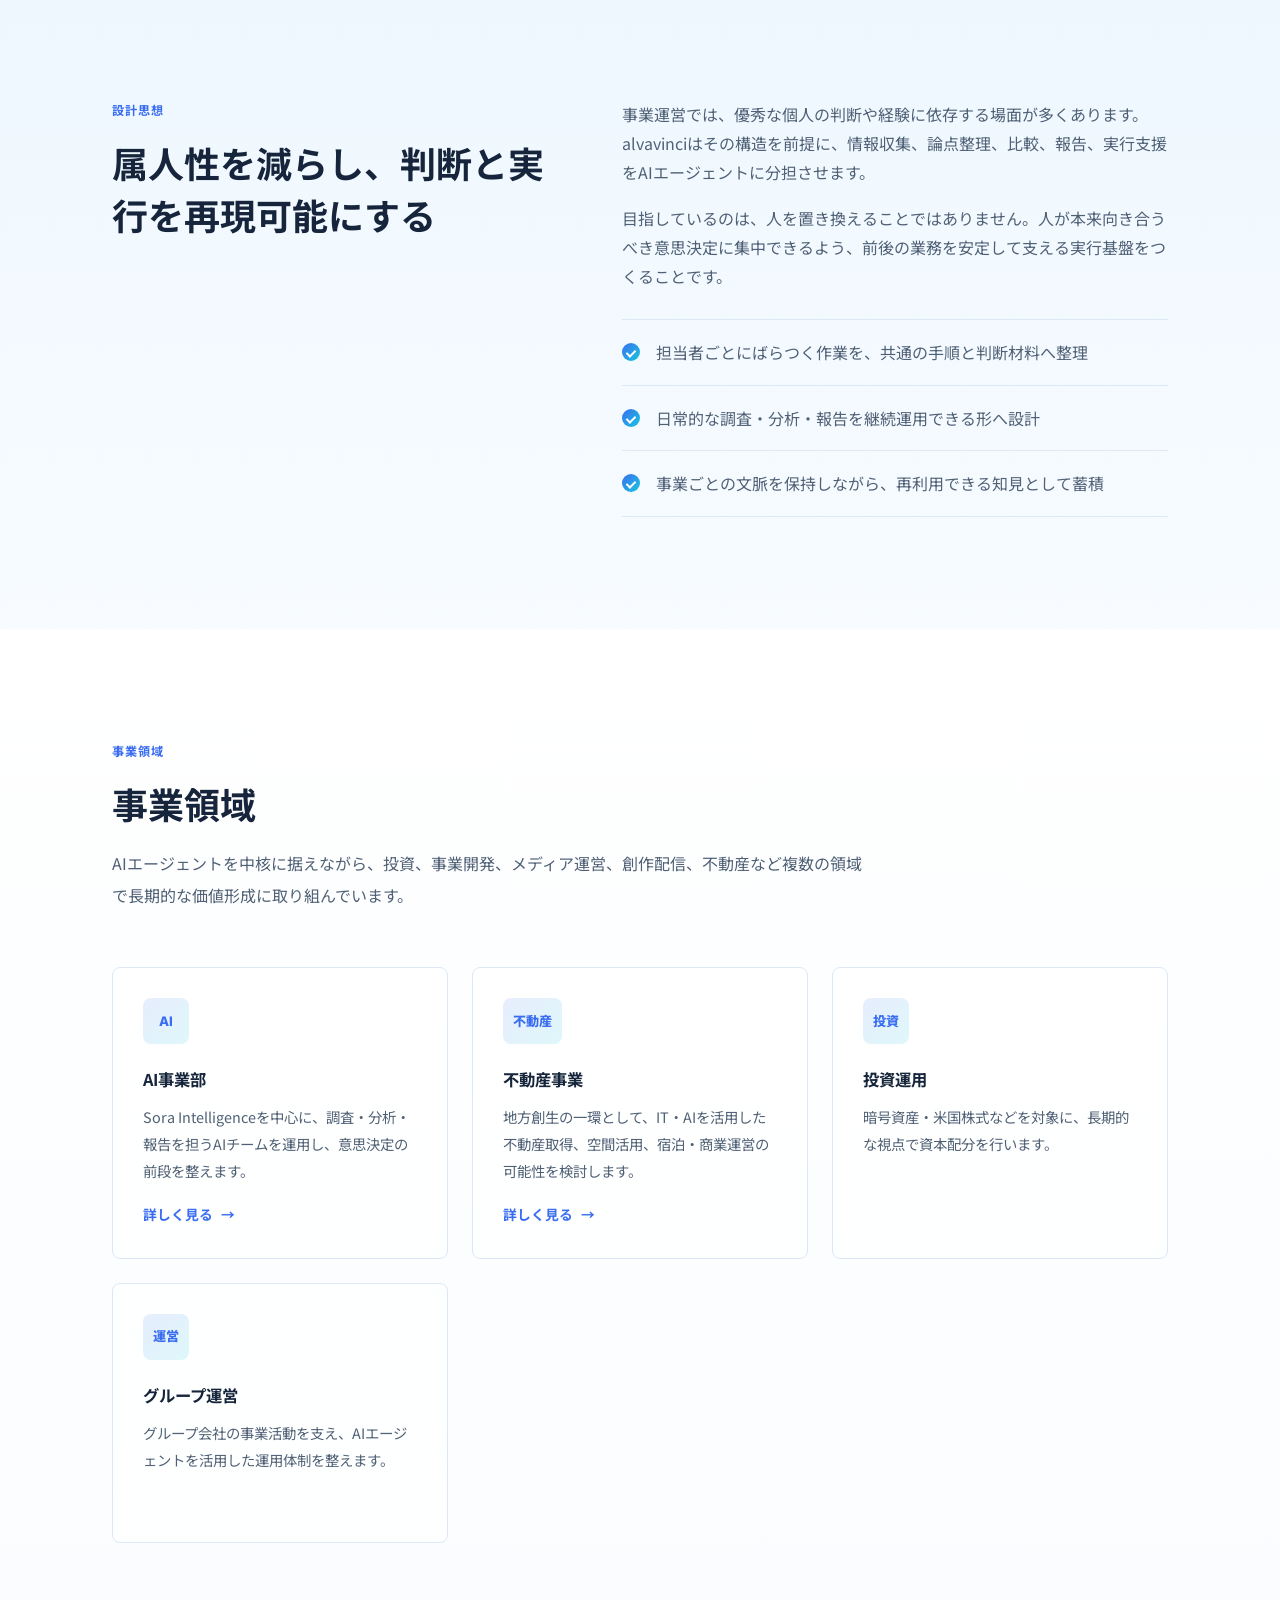
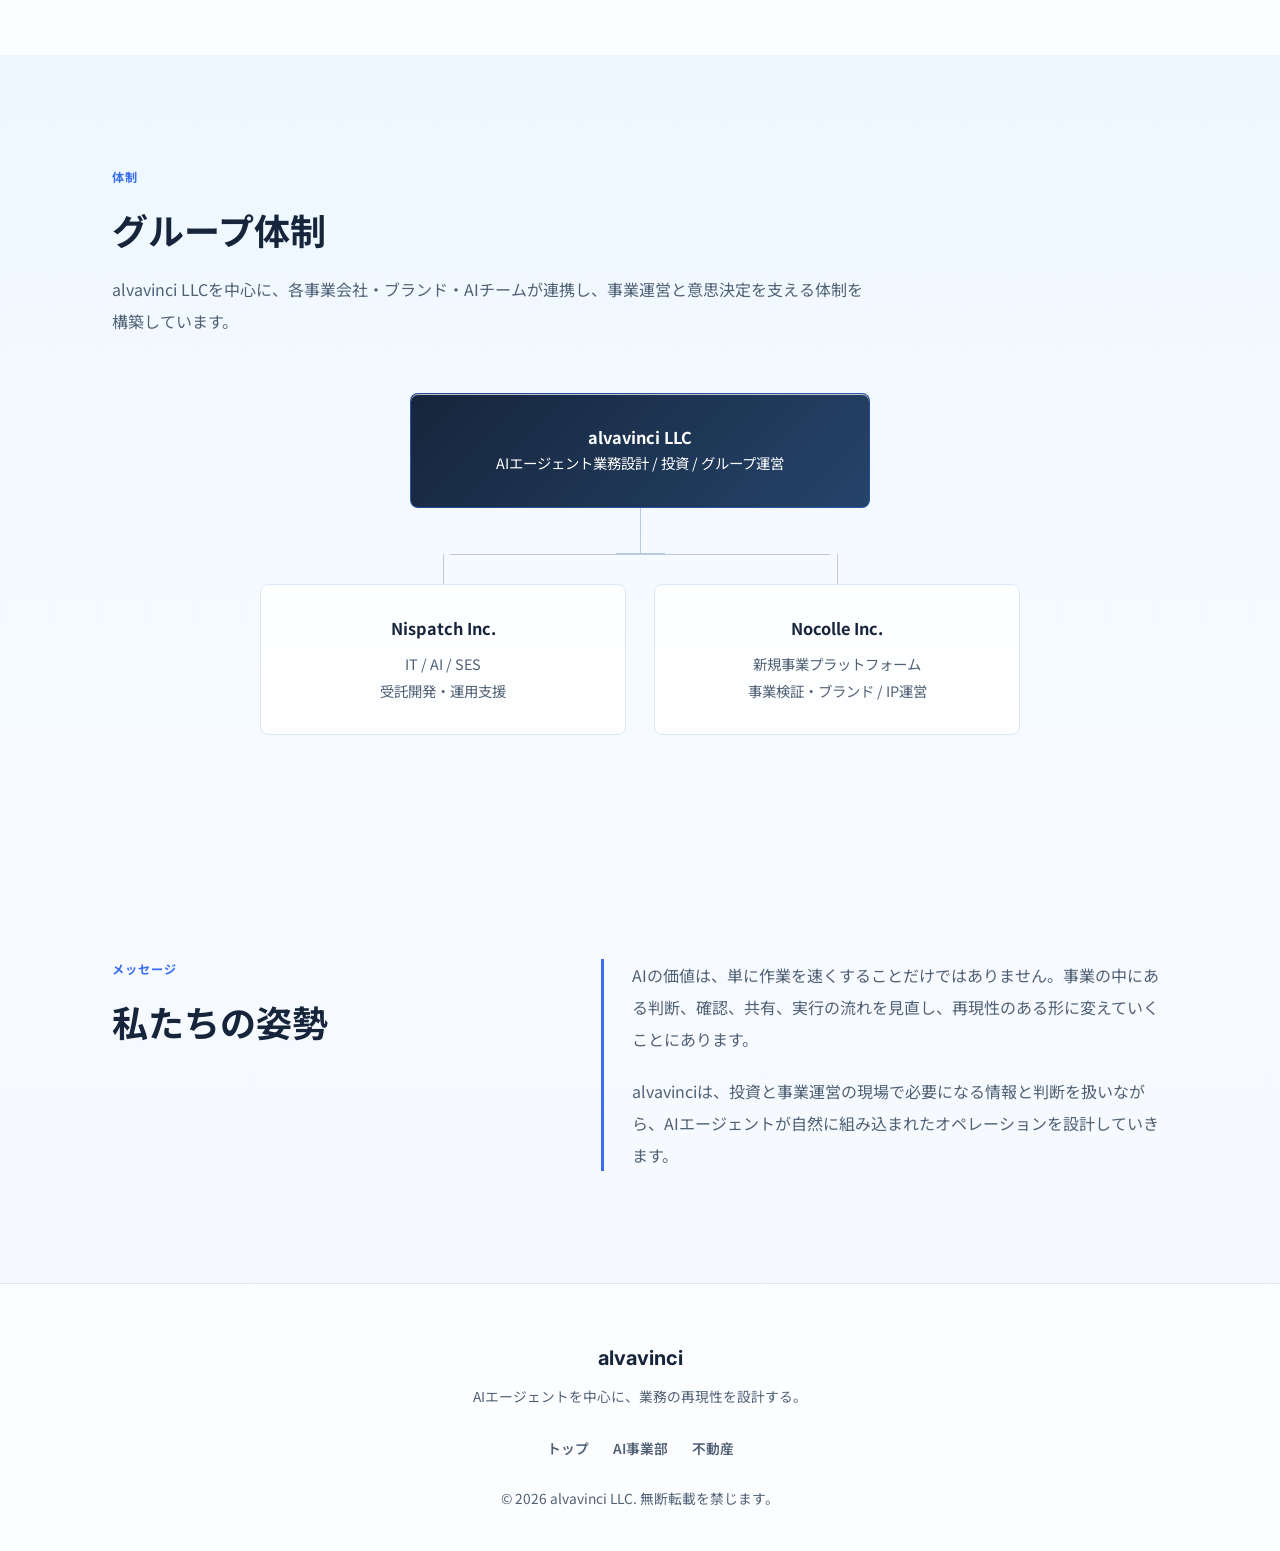
==== commit 2efa3f5b: "不動産投資・民泊中心の訴求から、地方創生の一環としてIT・AIを活用した不動産・空間活用事業の訴求へ変更。 日本語・英語ページ、トップページの事業カード、AI事業部内の不動産AIチーム表記を更新。" ====
--- a/index.html
+++ b/index.html
@@ -259,7 +259,7 @@
                         <div class="business-card-icon">不動産</div>
                         <h3 class="business-card-title">不動産事業</h3>
                         <p class="business-card-text">
-                            不動産投資を軸に、宿泊運営・民泊領域などの事業機会をAIチームと連携して検討します。
+                            地方創生の一環として、IT・AIを活用した不動産取得、空間活用、宿泊・商業運営の可能性を検討します。
                         </p>
                         <span class="business-card-link-label">詳しく見る</span>
                     </a>
--- a/assets/css/style.css
+++ b/assets/css/style.css
@@ -654,6 +654,10 @@
     grid-template-columns: repeat(3, minmax(0, 1fr));
 }
 
+.ma-features--four {
+    grid-template-columns: repeat(2, minmax(0, 1fr));
+}
+
 .about-panel,
 .business-card,
 .ma-feature,
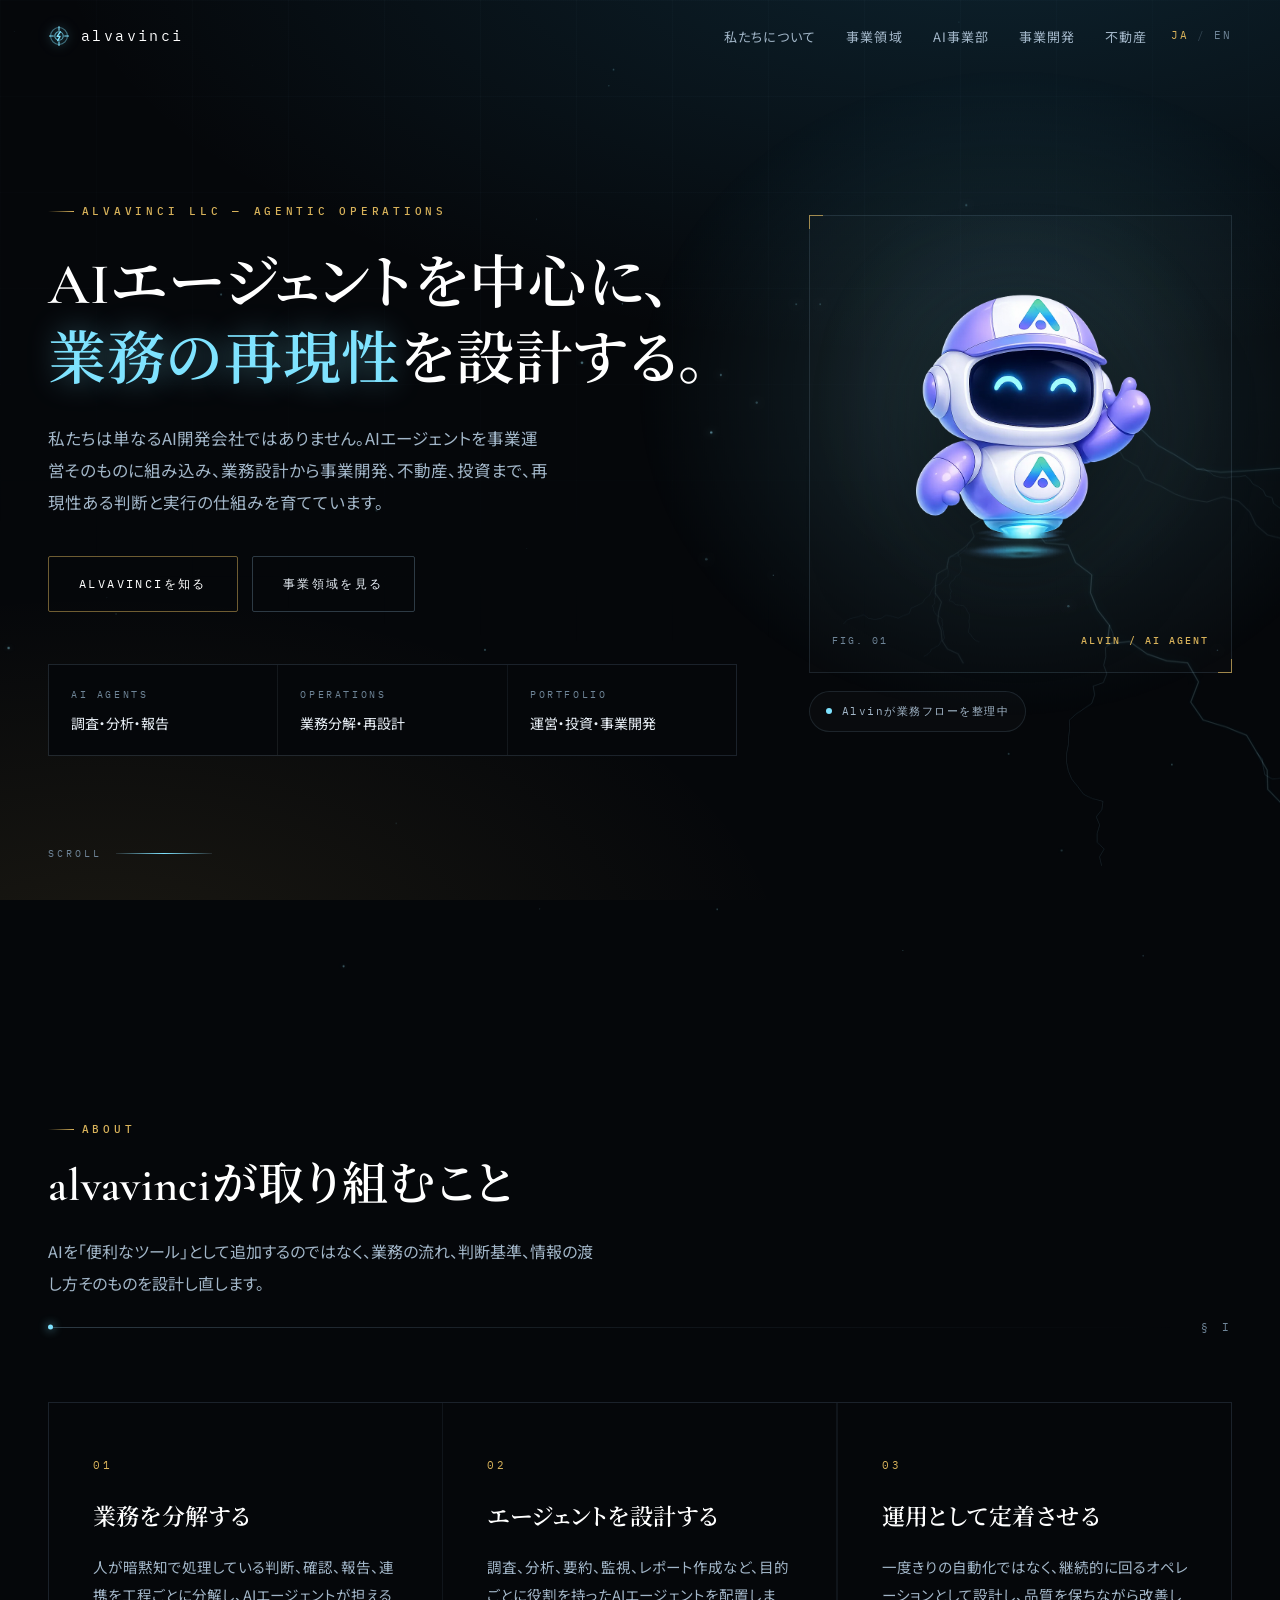
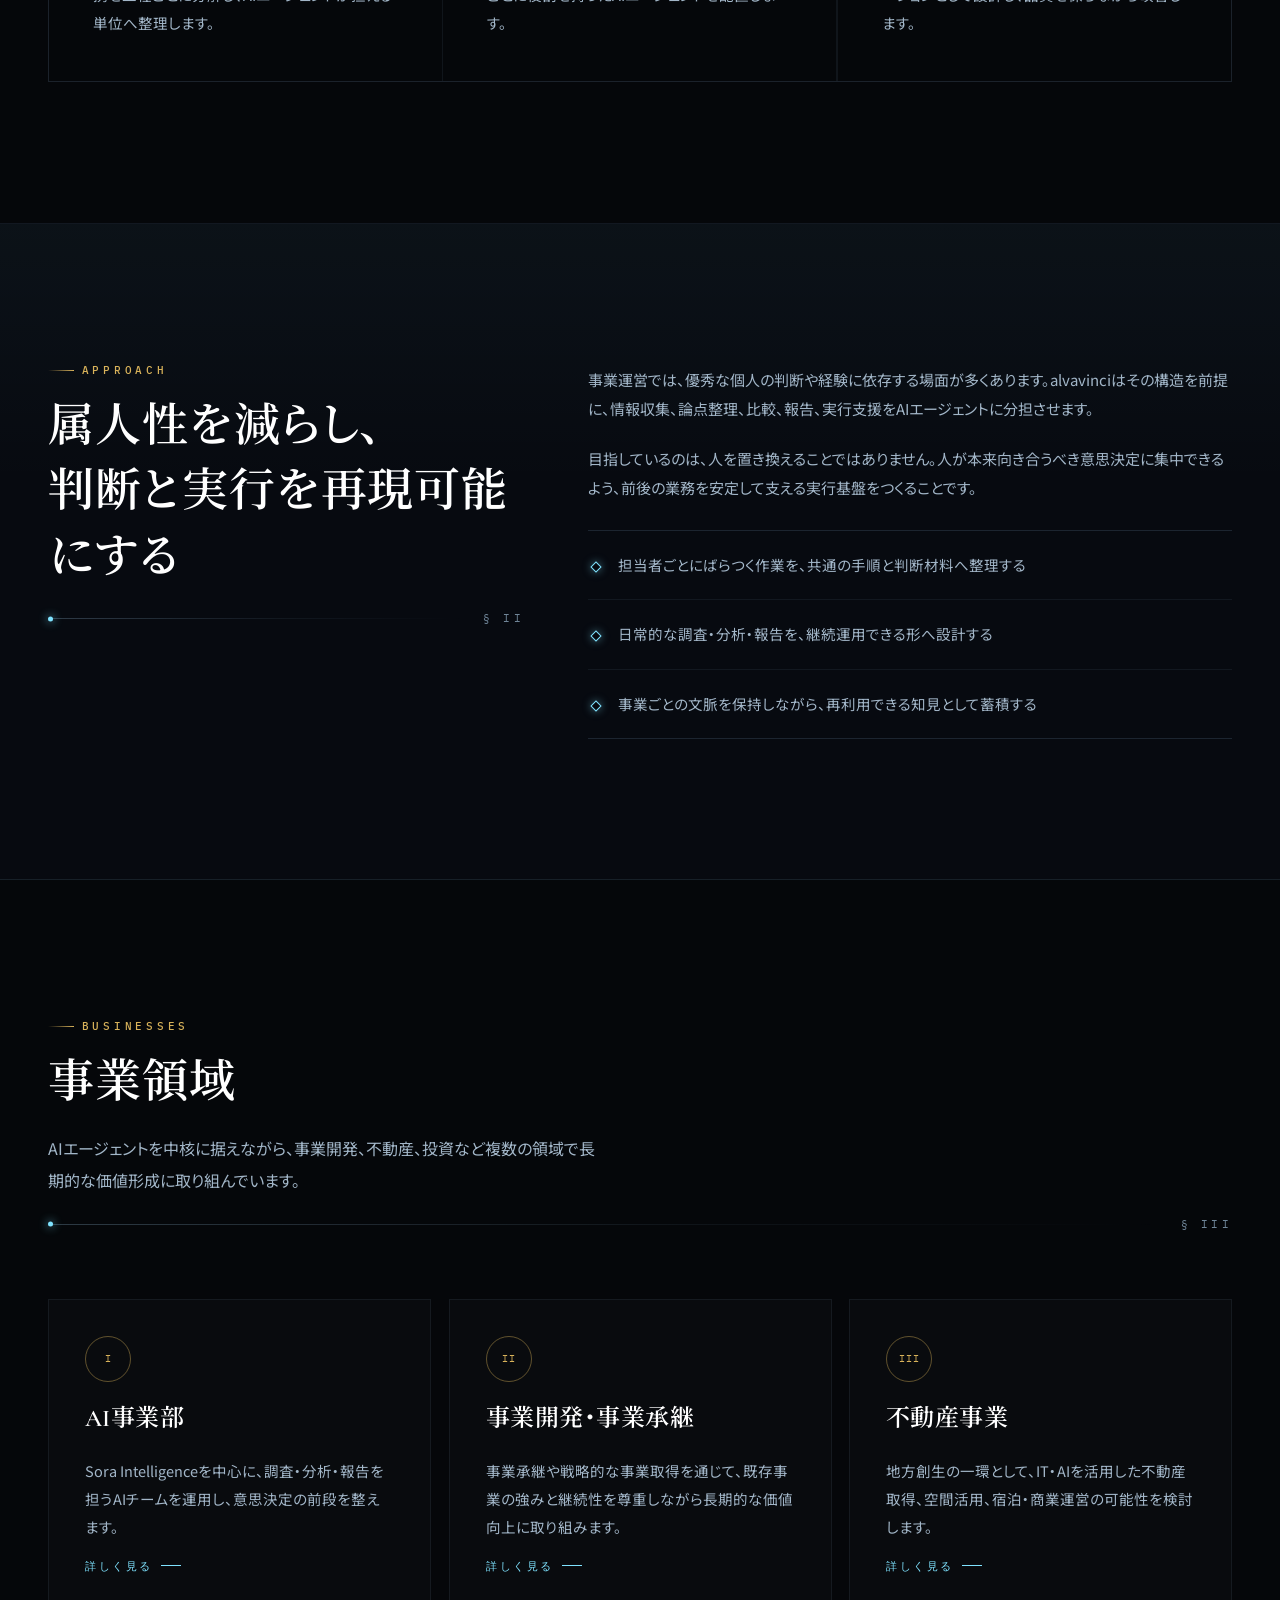
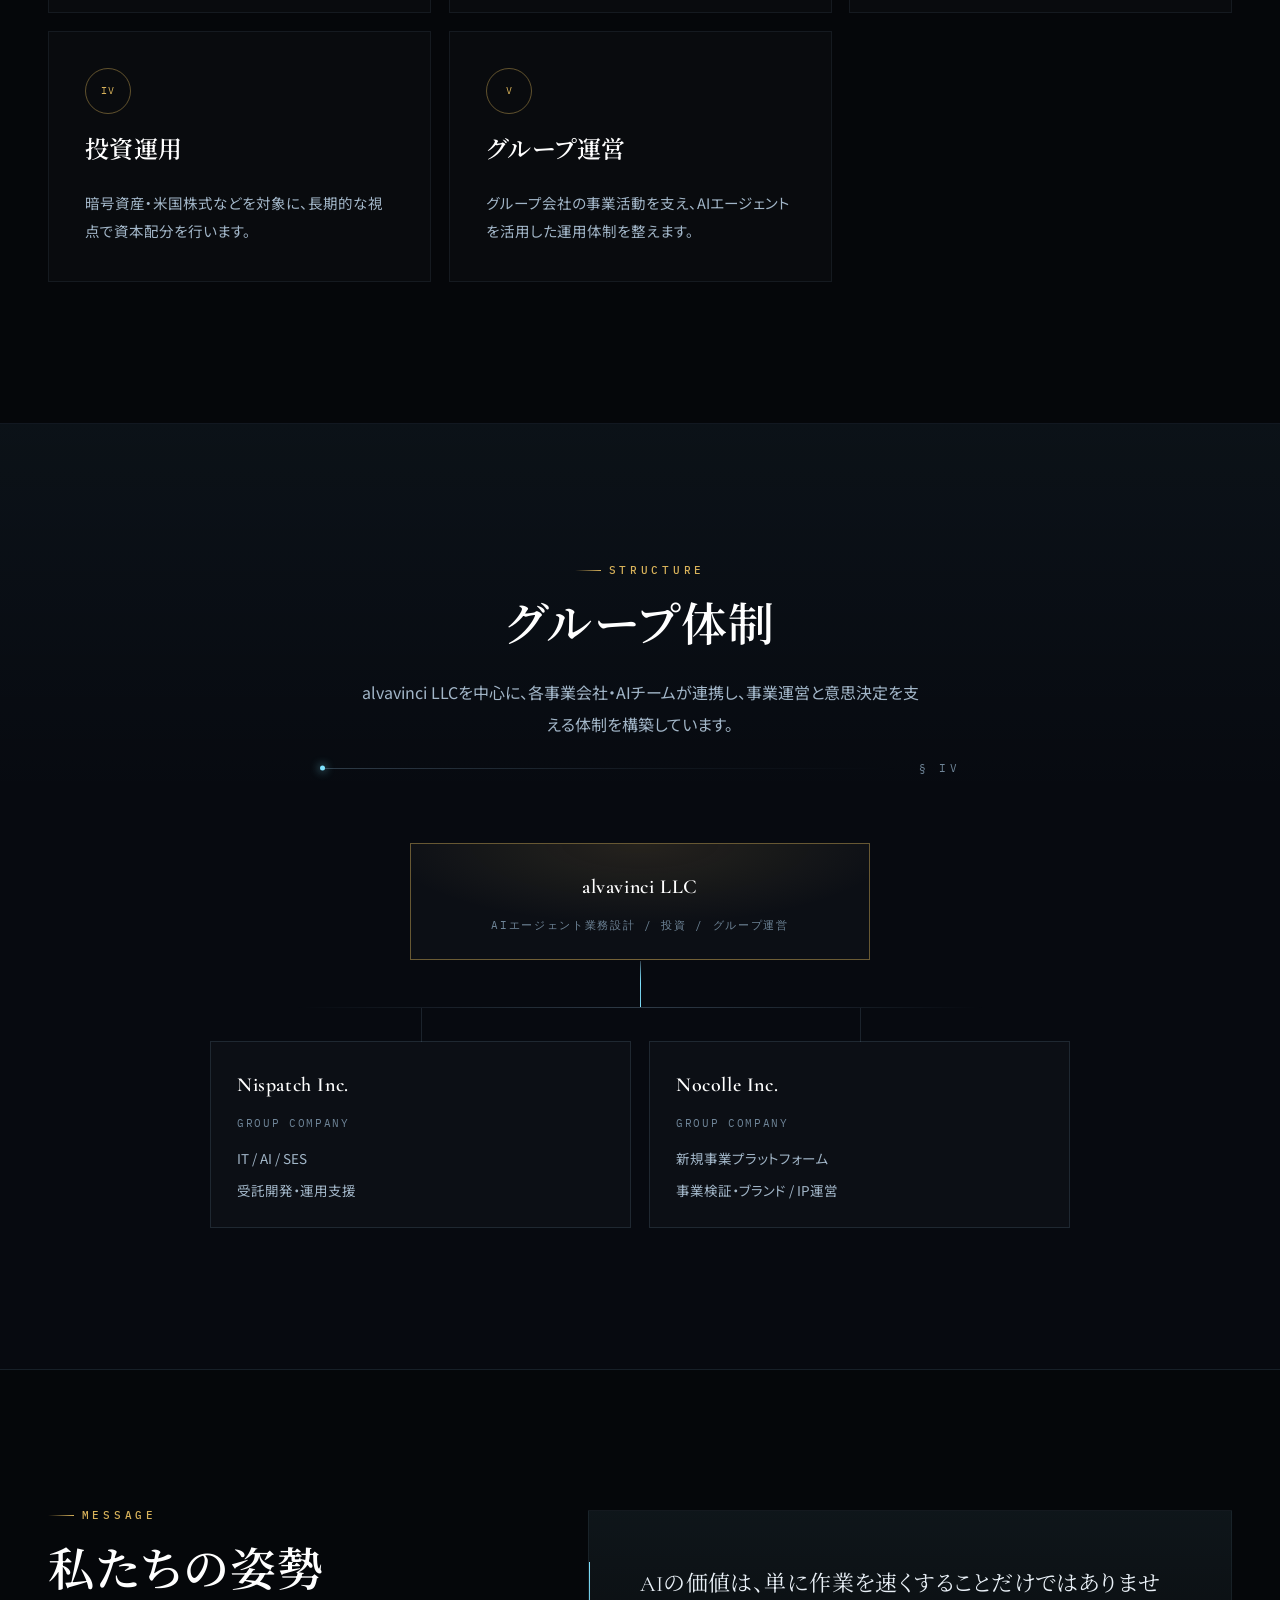
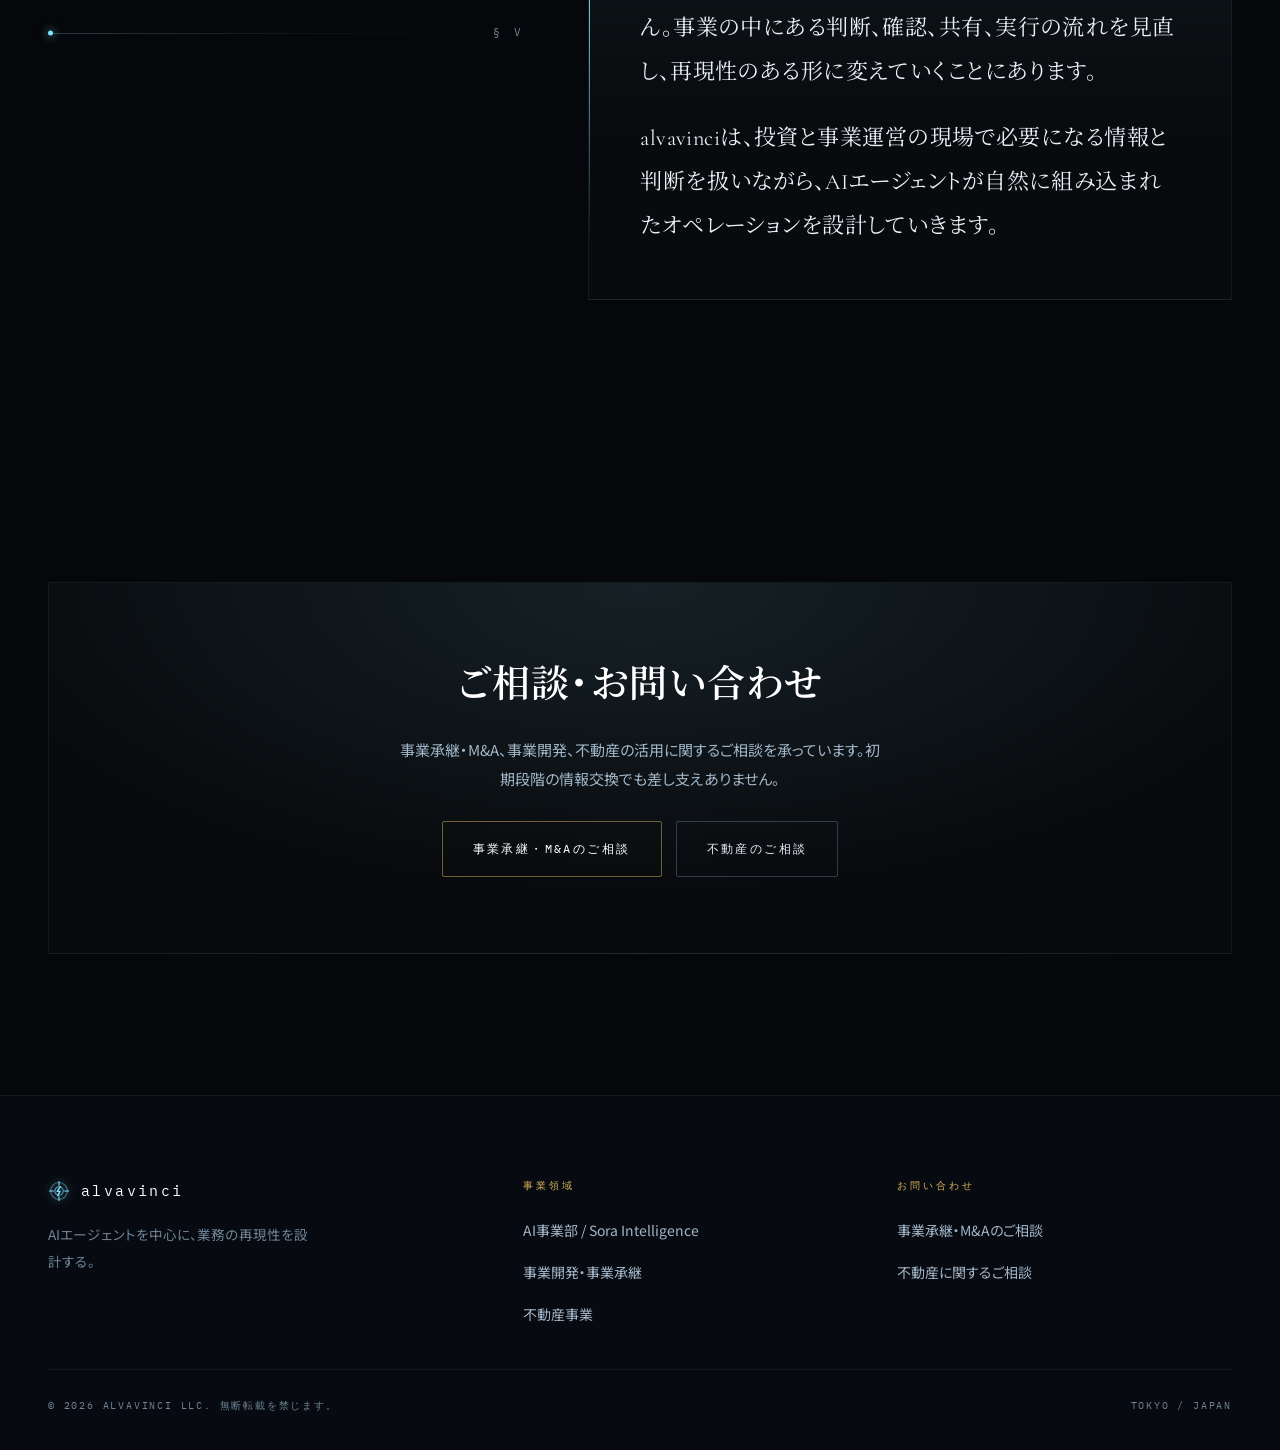
==== commit 17e5d39e: "feat(site): サイト全体を刷新し、メディア事業・小説事業を廃止 デザインを「High Voltage Laboratory」コンセプトで全面的に作り直した。 19世紀末の電気実験室と特許図面" ====
--- a/index.html
+++ b/index.html
@@ -4,16 +4,13 @@
 <head>
     <meta charset="UTF-8">
     <meta name="viewport" content="width=device-width, initial-scale=1.0">
-    <meta http-equiv="X-UA-Compatible" content="IE=edge">
 
     <title>alvavinci LLC | AIエージェントによる業務設計・実行基盤</title>
-    <meta name="description"
-        content="alvavinci LLCは、業務プロセスを分解し、AIエージェントを中心に再設計する会社です。属人性を減らし、再現性ある判断と実行を可能にするオペレーションを構築します。">
-    <meta name="keywords"
-        content="alvavinci, AIエージェント, Agentic Automation, 業務自動化, 業務設計, AI開発, オペレーション設計, Sora Intelligence, 事業開発, 不動産事業, メディア事業">
+    <meta name="description" content="alvavinci LLCは、業務プロセスを分解し、AIエージェントを中心に再設計する会社です。属人性を減らし、再現性ある判断と実行を可能にするオペレーションを構築します。">
+    <meta name="keywords" content="alvavinci, AIエージェント, Agentic Automation, 業務自動化, 業務設計, AI開発, オペレーション設計, Sora Intelligence, 事業開発, 事業承継, 不動産事業, 投資運用">
     <meta name="author" content="alvavinci LLC">
     <meta name="robots" content="index, follow">
-    <meta name="theme-color" content="#f7fbff">
+    <meta name="theme-color" content="#05070a">
     <link rel="canonical" href="https://alvavinci.com/">
     <link rel="alternate" hreflang="ja" href="https://alvavinci.com/">
     <link rel="alternate" hreflang="en" href="https://alvavinci.com/en/">
@@ -22,30 +19,26 @@
     <meta property="og:type" content="website">
     <meta property="og:url" content="https://alvavinci.com/">
     <meta property="og:title" content="alvavinci LLC | AIエージェントによる業務設計・実行基盤">
-    <meta property="og:description"
-        content="業務プロセスを分解し、AIエージェントを中心に再設計することで、再現性ある判断と実行を可能にします。">
+    <meta property="og:description" content="alvavinci LLCは、業務プロセスを分解し、AIエージェントを中心に再設計する会社です。属人性を減らし、再現性ある判断と実行を可能にするオペレーションを構築します。">
     <meta property="og:image" content="https://alvavinci.com/og-image.jpg">
     <meta property="og:image:width" content="1200">
     <meta property="og:image:height" content="630">
-    <meta property="og:image:alt" content="alvavinci LLC AIエージェント業務設計">
     <meta property="og:site_name" content="alvavinci LLC">
     <meta property="og:locale" content="ja_JP">
     <meta name="twitter:card" content="summary_large_image">
-    <meta name="twitter:url" content="https://alvavinci.com/">
     <meta name="twitter:title" content="alvavinci LLC | AIエージェントによる業務設計・実行基盤">
-    <meta name="twitter:description"
-        content="AIエージェントを中心に業務プロセスを再設計し、属人性を減らすオペレーションを構築します。">
+    <meta name="twitter:description" content="alvavinci LLCは、業務プロセスを分解し、AIエージェントを中心に再設計する会社です。属人性を減らし、再現性ある判断と実行を可能にするオペレーションを構築します。">
     <meta name="twitter:image" content="https://alvavinci.com/og-image.jpg">
 
     <link rel="icon" type="image/svg+xml" href="favicon.svg">
     <link rel="apple-touch-icon" href="apple-touch-icon.png">
 
-    <link rel="stylesheet" href="assets/css/style.css">
     <link rel="preconnect" href="https://fonts.googleapis.com">
     <link rel="preconnect" href="https://fonts.gstatic.com" crossorigin>
-    <link
-        href="https://fonts.googleapis.com/css2?family=Inter:wght@400;500;600;700&amp;family=Noto+Sans+JP:wght@400;500;600;700&amp;display=swap"
-        rel="stylesheet">
+    <link rel="stylesheet"
+        href="https://fonts.googleapis.com/css2?family=Cormorant+Garamond:wght@400;600&amp;family=IBM+Plex+Mono:wght@400;500&amp;family=Noto+Sans+JP:wght@400;500;700&amp;family=Noto+Serif+JP:wght@400;600&amp;display=swap">
+    <link rel="stylesheet" href="assets/css/style.css">
+
     <script async src="https://www.googletagmanager.com/gtag/js?id=G-N91RPM3GYC"></script>
     <script>
         window.dataLayer = window.dataLayer || [];
@@ -54,160 +47,134 @@
         gtag('config', 'G-N91RPM3GYC');
     </script>
     <script type="application/ld+json">
-        {
-            "@context": "https://schema.org",
-            "@type": "Organization",
-            "name": "alvavinci LLC",
-            "url": "https://alvavinci.com/",
-            "logo": "https://alvavinci.com/favicon.svg",
-            "description": "alvavinci LLCは、AIエージェントを中心とした業務設計と実行基盤を構築する会社です。",
-            "inLanguage": "ja",
-            "sameAs": [
-                "https://x.com/signal_techai",
-                "https://x.com/skinlab_jp",
-                "https://x.com/emomon_jp"
-            ],
-            "knowsAbout": [
+{
+        "@context": "https://schema.org",
+        "@type": "Organization",
+        "name": "alvavinci LLC",
+        "url": "https://alvavinci.com/",
+        "logo": "https://alvavinci.com/favicon.svg",
+        "description": "alvavinci LLCは、AIエージェントを中心とした業務設計と実行基盤を構築する会社です。",
+        "inLanguage": "ja",
+        "knowsAbout": [
                 "AIエージェント",
                 "業務自動化",
                 "オペレーション設計",
                 "事業開発",
-                "メディア事業",
-                "不動産事業"
-            ],
-            "department": [
+                "事業承継",
+                "不動産事業",
+                "投資運用"
+        ],
+        "department": [
                 {
-                    "@type": "Organization",
-                    "name": "Sora Intelligence",
-                    "url": "https://alvavinci.com/sora-intelligence.html"
-                },
-                {
-                    "@type": "Organization",
-                    "name": "SIGNAL",
-                    "url": "https://x.com/signal_techai"
-                },
-                {
-                    "@type": "Organization",
-                    "name": "SKINLAB",
-                    "url": "https://x.com/skinlab_jp"
-                },
-                {
-                    "@type": "Organization",
-                    "name": "emomon",
-                    "url": "https://x.com/emomon_jp"
-                },
-                {
-                    "@type": "Organization",
-                    "name": "Epoch",
-                    "url": "https://epochlit.com/"
+                        "@type": "Organization",
+                        "name": "Sora Intelligence",
+                        "url": "https://alvavinci.com/sora-intelligence.html"
                 }
-            ]
-        }
+        ]
+}
     </script>
 </head>
 
 <body>
 
-    <header class="header" id="header">
+    <header class="site-header" id="header">
         <div class="container header-inner">
-            <a href="index.html" class="logo" aria-label="alvavinci トップへ">alvavinci</a>
-            <nav class="nav" id="nav" aria-label="主要ナビゲーション">
+            <a href="index.html" class="brand"><svg class="brand-mark" viewBox="0 0 24 24" fill="none" stroke="currentColor" stroke-width="1.2" stroke-linecap="round" stroke-linejoin="round" aria-hidden="true"><circle cx="12" cy="12" r="9.2" opacity=".45"/><circle cx="12" cy="12" r="4.6" opacity=".7"/><path d="M12 1.6v4.2M12 18.2v4.2M1.6 12h4.2M18.2 12h4.2"/><path d="M13.4 7.4 10 12.4h3.1l-2.5 4.6" stroke-width="1.5"/></svg>alvavinci</a>
+            <nav class="nav" aria-label="主要ナビゲーション">
                 <ul class="nav-list">
-                    <li><a href="#about" class="nav-link">私たちについて</a></li>
-                    <li><a href="#agentic" class="nav-link">設計思想</a></li>
-                    <li><a href="#business" class="nav-link">事業領域</a></li>
-                    <li><a href="#structure" class="nav-link">体制</a></li>
-                    <li><a href="#message" class="nav-link">メッセージ</a></li>
+                    <li><a href="index.html#about" class="nav-link">私たちについて</a></li>
+                    <li><a href="index.html#business" class="nav-link">事業領域</a></li>
+                    <li><a href="sora-intelligence.html" class="nav-link">AI事業部</a></li>
+                    <li><a href="corporate-development.html" class="nav-link">事業開発</a></li>
+                    <li><a href="real-estate.html" class="nav-link">不動産</a></li>
                 </ul>
             </nav>
-            <div class="language-switch" aria-label="言語切り替え">
-                <span class="is-active">JA</span>
-                <a href="en/" lang="en" hreflang="en">EN</a>
-            </div>
-            <button class="hamburger" id="hamburger" aria-label="メニューを開く" aria-expanded="false">
-                <span aria-hidden="true">&#8203;</span>
-                <span aria-hidden="true">&#8203;</span>
-                <span aria-hidden="true">&#8203;</span>
+            <div class="lang"><span class="is-active">JA</span><span aria-hidden="true">/</span><a href="en/" lang="en" hreflang="en">EN</a></div>
+            <button class="hamburger" id="hamburger" aria-label="メニューを開く" aria-expanded="false"
+                aria-controls="drawer">
+                <i aria-hidden="true"></i><i aria-hidden="true"></i><i aria-hidden="true"></i>
             </button>
         </div>
+        <div class="drawer" id="drawer">
+            <a href="index.html#about">私たちについて<span>01</span></a>
+            <a href="index.html#business">事業領域<span>02</span></a>
+            <a href="sora-intelligence.html">AI事業部<span>03</span></a>
+            <a href="corporate-development.html">事業開発<span>04</span></a>
+            <a href="real-estate.html">不動産<span>05</span></a>
+        </div>
     </header>
 
     <main>
-
         <section class="hero">
-            <canvas id="heroCanvas" aria-hidden="true"></canvas>
-            <div class="hero-inner container">
-                <div class="hero-content">
-                    <p class="hero-label fade-in">Agentic Automation Design &amp; Build</p>
-                    <h1 class="hero-title fade-in delay-1">
-                        AIエージェントを中心に、<br>
-                        業務の再現性を設計する。
-                    </h1>
-                    <p class="hero-description fade-in delay-2">
-                        私たちは単なるAI開発会社ではありません。AIエージェントを事業運営に組み込み、業務設計、投資、メディア、創作領域まで、再現性ある判断と実行の仕組みを育てています。
-                    </p>
-                    <div class="hero-actions fade-in delay-3">
-                        <a href="#about" class="btn btn--primary">alvavinciを知る</a>
-                        <a href="#business" class="btn btn--secondary">事業領域を見る</a>
-                    </div>
-                    <div class="hero-metrics fade-in delay-3" aria-label="alvavinciの重点領域">
-                        <div>
-                            <p class="metric-title">AIエージェント</p>
-                            <p class="metric-text">調査・分析・報告</p>
+            <canvas class="arc-canvas" data-arc data-origin-x="0.79" data-origin-y="0.4"
+                data-intensity="1" aria-hidden="true"></canvas>
+            <div class="container">
+                <div class="hero-grid">
+                    <div class="hero-copy reveal">
+                        <span class="eyebrow">Alvavinci LLC — Agentic Operations</span>
+                        <h1 class="hero-title">AIエージェントを中心に、<br><em>業務の再現性</em>を設計する。</h1>
+                        <p class="hero-lead">私たちは単なるAI開発会社ではありません。AIエージェントを事業運営そのものに組み込み、業務設計から事業開発、不動産、投資まで、再現性ある判断と実行の仕組みを育てています。</p>
+                        <div class="hero-actions">
+                            <a href="#about" class="btn btn--primary"><span>alvavinciを知る</span></a>
+                            <a href="#business" class="btn"><span>事業領域を見る</span></a>
                         </div>
-                        <div>
-                            <p class="metric-title">業務運用</p>
-                            <p class="metric-text">業務分解・再設計</p>
+                        <div class="readout">
+                            <div>
+                                <p class="readout-key">AI Agents</p>
+                                <p class="readout-val">調査・分析・報告</p>
+                            </div>
+                            <div>
+                                <p class="readout-key">Operations</p>
+                                <p class="readout-val">業務分解・再設計</p>
+                            </div>
+                            <div>
+                                <p class="readout-key">Portfolio</p>
+                                <p class="readout-val">運営・投資・事業開発</p>
+                            </div>
                         </div>
-                        <div>
-                            <p class="metric-title">事業ポートフォリオ</p>
-                            <p class="metric-text">運営・投資・創作</p>
-                        </div>
-                    </div>
-                </div>
-                <div class="hero-visual fade-in delay-2" aria-label="alvavinciのAIエージェントキャラクター Alvin">
-                    <div class="alvin-orbit" aria-hidden="true"></div>
-                    <div class="alvin-card">
-                        <picture>
-                            <source srcset="assets/images/alvin-mascot.webp" type="image/webp">
-                            <img decoding="async" fetchpriority="high" src="assets/images/alvin-mascot.png" alt="alvavinciのAIエージェントキャラクター Alvin" width="1024"
-                                height="1024" class="alvin-image">
-                        </picture>
-                    </div>
-                    <div class="agent-status">
-                        <span class="status-dot" aria-hidden="true">&#8203;</span>
-                        Alvinが業務フローを整理中
-                    </div>
-                </div>
-            </div>
-            <div class="hero-scroll fade-in delay-3">
-                <span>スクロール</span>
-                <div class="hero-scroll-line"></div>
+                    </div>
+                    <div class="reveal d2">
+                        <figure class="plate ">
+                            <picture>
+                                <source srcset="assets/images/alvin-mascot.webp" type="image/webp">
+                                <img src="assets/images/alvin-mascot.png" alt="alvavinciのAIエージェントキャラクター Alvin" width="1024" height="1024"
+                                    decoding="async" loading="lazy">
+                            </picture>
+                            <figcaption><span>Fig. 01</span><b>Alvin / AI Agent</b></figcaption>
+                        </figure>
+                        <p class="status"><i aria-hidden="true"></i>Alvinが業務フローを整理中</p>
+                    </div>
+                </div>
+                <div class="hero-scroll" aria-hidden="true">
+                    <span>Scroll</span><i></i>
+                </div>
             </div>
         </section>
 
         <section id="about" class="section">
             <div class="container">
-                <div class="section-header fade-in">
-                    <span class="section-label">私たちについて</span>
+                <div class="section-head reveal ">
+                    <span class="eyebrow">About</span>
                     <h2 class="section-title">alvavinciが取り組むこと</h2>
-                    <p class="section-lead">
-                        AIを「便利なツール」として追加するのではなく、業務の流れ、判断基準、情報の渡し方そのものを設計し直します。
-                    </p>
-                </div>
-                <div class="about-grid">
-                    <article class="about-panel fade-in">
-                        <span class="panel-number">01</span>
+                    <p class="section-lead">AIを「便利なツール」として追加するのではなく、業務の流れ、判断基準、情報の渡し方そのものを設計し直します。</p>
+                    <div class="section-rule">
+                        <span class="electrode" aria-hidden="true"></span>
+                        <span class="section-index">§ I</span>
+                    </div>
+                </div>
+                <div class="panel-grid panel-grid--3">
+                    <article class="panel reveal d0">
+                        <span class="panel-no">01</span>
                         <h3>業務を分解する</h3>
                         <p>人が暗黙知で処理している判断、確認、報告、連携を工程ごとに分解し、AIエージェントが担える単位へ整理します。</p>
                     </article>
-                    <article class="about-panel fade-in delay-1">
-                        <span class="panel-number">02</span>
+                    <article class="panel reveal d1">
+                        <span class="panel-no">02</span>
                         <h3>エージェントを設計する</h3>
                         <p>調査、分析、要約、監視、レポート作成など、目的ごとに役割を持ったAIエージェントを配置します。</p>
                     </article>
-                    <article class="about-panel fade-in delay-2">
-                        <span class="panel-number">03</span>
+                    <article class="panel reveal d2">
+                        <span class="panel-no">03</span>
                         <h3>運用として定着させる</h3>
                         <p>一度きりの自動化ではなく、継続的に回るオペレーションとして設計し、品質を保ちながら改善します。</p>
                     </article>
@@ -215,148 +182,165 @@
             </div>
         </section>
 
-        <section id="agentic" class="section section--alt">
-            <div class="container split-section">
-                <div class="section-header fade-in">
-                    <span class="section-label">設計思想</span>
-                    <h2 class="section-title">属人性を減らし、判断と実行を再現可能にする</h2>
-                </div>
-                <div class="principle-stack fade-in delay-1">
-                    <p>
-                        事業運営では、優秀な個人の判断や経験に依存する場面が多くあります。alvavinciはその構造を前提に、情報収集、論点整理、比較、報告、実行支援をAIエージェントに分担させます。
-                    </p>
-                    <p>
-                        目指しているのは、人を置き換えることではありません。人が本来向き合うべき意思決定に集中できるよう、前後の業務を安定して支える実行基盤をつくることです。
-                    </p>
-                    <ul class="check-list">
-                        <li>担当者ごとにばらつく作業を、共通の手順と判断材料へ整理</li>
-                        <li>日常的な調査・分析・報告を継続運用できる形へ設計</li>
-                        <li>事業ごとの文脈を保持しながら、再利用できる知見として蓄積</li>
+        <section id="approach" class="section section--alt">
+            <div class="container split">
+                <div class="section-head reveal ">
+                    <span class="eyebrow">Approach</span>
+                    <h2 class="section-title">属人性を減らし、<br>判断と実行を再現可能にする</h2>
+                    <div class="section-rule">
+                        <span class="electrode" aria-hidden="true"></span>
+                        <span class="section-index">§ II</span>
+                    </div>
+                </div>
+                <div>
+                    <div class="prose reveal d1">
+                        <p>事業運営では、優秀な個人の判断や経験に依存する場面が多くあります。alvavinciはその構造を前提に、情報収集、論点整理、比較、報告、実行支援をAIエージェントに分担させます。</p><p>目指しているのは、人を置き換えることではありません。人が本来向き合うべき意思決定に集中できるよう、前後の業務を安定して支える実行基盤をつくることです。</p>
+                    </div>
+                    <div style="height:28px"></div>
+                <ul class="spec-list reveal d2">
+                    <li>担当者ごとにばらつく作業を、共通の手順と判断材料へ整理する</li>
+                    <li>日常的な調査・分析・報告を、継続運用できる形へ設計する</li>
+                    <li>事業ごとの文脈を保持しながら、再利用できる知見として蓄積する</li>
+                </ul>
+                </div>
+            </div>
+        </section>
+
+        <section id="business" class="section">
+            <div class="container">
+                <div class="section-head reveal ">
+                    <span class="eyebrow">Businesses</span>
+                    <h2 class="section-title">事業領域</h2>
+                    <p class="section-lead">AIエージェントを中核に据えながら、事業開発、不動産、投資など複数の領域で長期的な価値形成に取り組んでいます。</p>
+                    <div class="section-rule">
+                        <span class="electrode" aria-hidden="true"></span>
+                        <span class="section-index">§ III</span>
+                    </div>
+                </div>
+                <div class="cards">
+                    <a href="sora-intelligence.html" class="card card--link reveal d1">
+                        <span class="card-mark" aria-hidden="true">I</span>
+                        <h3>AI事業部</h3>
+                        <p>Sora Intelligenceを中心に、調査・分析・報告を担うAIチームを運用し、意思決定の前段を整えます。</p>
+                        <span class="card-more">詳しく見る</span>
+                    </a>
+                    <a href="corporate-development.html" class="card card--link reveal d2">
+                        <span class="card-mark" aria-hidden="true">II</span>
+                        <h3>事業開発・事業承継</h3>
+                        <p>事業承継や戦略的な事業取得を通じて、既存事業の強みと継続性を尊重しながら長期的な価値向上に取り組みます。</p>
+                        <span class="card-more">詳しく見る</span>
+                    </a>
+                    <a href="real-estate.html" class="card card--link reveal d3">
+                        <span class="card-mark" aria-hidden="true">III</span>
+                        <h3>不動産事業</h3>
+                        <p>地方創生の一環として、IT・AIを活用した不動産取得、空間活用、宿泊・商業運営の可能性を検討します。</p>
+                        <span class="card-more">詳しく見る</span>
+                    </a>
+                    <article class="card reveal d1">
+                        <span class="card-mark" aria-hidden="true">IV</span>
+                        <h3>投資運用</h3>
+                        <p>暗号資産・米国株式などを対象に、長期的な視点で資本配分を行います。</p>
+                    </article>
+                    <article class="card reveal d2">
+                        <span class="card-mark" aria-hidden="true">V</span>
+                        <h3>グループ運営</h3>
+                        <p>グループ会社の事業活動を支え、AIエージェントを活用した運用体制を整えます。</p>
+                    </article>
+                </div>
+            </div>
+        </section>
+
+        <section id="structure" class="section section--alt">
+            <div class="container">
+                <div class="section-head section-head--center reveal ">
+                    <span class="eyebrow">Structure</span>
+                    <h2 class="section-title">グループ体制</h2>
+                    <p class="section-lead">alvavinci LLCを中心に、各事業会社・AIチームが連携し、事業運営と意思決定を支える体制を構築しています。</p>
+                    <div class="section-rule">
+                        <span class="electrode" aria-hidden="true"></span>
+                        <span class="section-index">§ IV</span>
+                    </div>
+                </div>
+                <div class="circuit">
+                    <div class="node node--source reveal">
+                        <h3>alvavinci LLC</h3>
+                        <p>AIエージェント業務設計 / 投資 / グループ運営</p>
+                    </div>
+                    <span class="wire" aria-hidden="true"></span>
+                    <div class="branches branches--2">
+                        <div class="node reveal d1">
+                            <h3>Nispatch Inc.</h3>
+                            <p>Group Company</p>
+                            <ul><li>IT / AI / SES</li><li>受託開発・運用支援</li></ul>
+                        </div>
+                        <div class="node reveal d2">
+                            <h3>Nocolle Inc.</h3>
+                            <p>Group Company</p>
+                            <ul><li>新規事業プラットフォーム</li><li>事業検証・ブランド / IP運営</li></ul>
+                        </div>
+                    </div>
+                </div>
+            </div>
+        </section>
+
+        <section id="message" class="section">
+            <div class="container split">
+                <div class="section-head reveal ">
+                    <span class="eyebrow">Message</span>
+                    <h2 class="section-title">私たちの姿勢</h2>
+                    <div class="section-rule">
+                        <span class="electrode" aria-hidden="true"></span>
+                        <span class="section-index">§ V</span>
+                    </div>
+                </div>
+                <blockquote class="quote reveal">
+                        <p>AIの価値は、単に作業を速くすることだけではありません。事業の中にある判断、確認、共有、実行の流れを見直し、再現性のある形に変えていくことにあります。</p>
+                        <p>alvavinciは、投資と事業運営の現場で必要になる情報と判断を扱いながら、AIエージェントが自然に組み込まれたオペレーションを設計していきます。</p>
+                </blockquote>
+            </div>
+        </section>
+
+        <section class="section">
+            <div class="container">
+                <div class="cta reveal">
+                    <h2 class="section-title">ご相談・お問い合わせ</h2>
+                    <p>事業承継・M&A、事業開発、不動産の活用に関するご相談を承っています。初期段階の情報交換でも差し支えありません。</p>
+                    <div class="hero-actions" style="justify-content:center;margin-top:6px;">
+                        <a href="https://forms.gle/z87DVg5M5MEULPZW8" class="btn btn--primary" target="_blank" rel="noopener noreferrer"><span>事業承継・M&Aのご相談</span></a>
+                        <a href="https://forms.gle/VsCsg5ijZCvYFRT37" class="btn " target="_blank" rel="noopener noreferrer"><span>不動産のご相談</span></a>
+                    </div>
+                </div>
+            </div>
+        </section>
+    </main>
+
+    <footer class="site-footer">
+        <div class="container">
+            <div class="footer-grid">
+                <div class="footer-brand">
+                    <a href="index.html" class="brand"><svg class="brand-mark" viewBox="0 0 24 24" fill="none" stroke="currentColor" stroke-width="1.2" stroke-linecap="round" stroke-linejoin="round" aria-hidden="true"><circle cx="12" cy="12" r="9.2" opacity=".45"/><circle cx="12" cy="12" r="4.6" opacity=".7"/><path d="M12 1.6v4.2M12 18.2v4.2M1.6 12h4.2M18.2 12h4.2"/><path d="M13.4 7.4 10 12.4h3.1l-2.5 4.6" stroke-width="1.5"/></svg>alvavinci</a>
+                    <p class="footer-tagline">AIエージェントを中心に、業務の再現性を設計する。</p>
+                </div>
+                <div class="footer-col">
+                    <h4>事業領域</h4>
+                    <ul>
+                        <li><a href="sora-intelligence.html">AI事業部 / Sora Intelligence</a></li>
+                        <li><a href="corporate-development.html">事業開発・事業承継</a></li>
+                        <li><a href="real-estate.html">不動産事業</a></li>
                     </ul>
                 </div>
-            </div>
-        </section>
-
-        <section id="business" class="section">
-            <div class="container">
-                <div class="section-header fade-in">
-                    <span class="section-label">事業領域</span>
-                    <h2 class="section-title">事業領域</h2>
-                    <p class="section-lead">
-                        AIエージェントを中核に据えながら、投資、事業開発、メディア運営、創作配信、不動産など複数の領域で長期的な価値形成に取り組んでいます。
-                    </p>
-                </div>
-                <div class="business-grid">
-                    <a href="sora-intelligence.html" class="business-card business-card--link fade-in">
-                        <div class="business-card-icon">AI</div>
-                        <h3 class="business-card-title">AI事業部</h3>
-                        <p class="business-card-text">
-                            Sora Intelligenceを中心に、調査・分析・報告を担うAIチームを運用し、意思決定の前段を整えます。
-                        </p>
-                        <span class="business-card-link-label">詳しく見る</span>
-                    </a>
-                    <a href="real-estate.html" class="business-card business-card--link fade-in delay-2">
-                        <div class="business-card-icon">不動産</div>
-                        <h3 class="business-card-title">不動産事業</h3>
-                        <p class="business-card-text">
-                            地方創生の一環として、IT・AIを活用した不動産取得、空間活用、宿泊・商業運営の可能性を検討します。
-                        </p>
-                        <span class="business-card-link-label">詳しく見る</span>
-                    </a>
-                    <article class="business-card fade-in delay-2">
-                        <div class="business-card-icon">投資</div>
-                        <h3 class="business-card-title">投資運用</h3>
-                        <p class="business-card-text">
-                            暗号資産・米国株式などを対象に、長期的な視点で資本配分を行います。
-                        </p>
-                    </article>
-                    <article class="business-card fade-in delay-3">
-                        <div class="business-card-icon">運営</div>
-                        <h3 class="business-card-title">グループ運営</h3>
-                        <p class="business-card-text">
-                            グループ会社の事業活動を支え、AIエージェントを活用した運用体制を整えます。
-                        </p>
-                    </article>
-                </div>
-            </div>
-        </section>
-
-        <section id="structure" class="section section--alt">
-            <div class="container">
-                <div class="section-header fade-in">
-                    <span class="section-label">体制</span>
-                    <h2 class="section-title">グループ体制</h2>
-                    <p class="section-lead">
-                        alvavinci LLCを中心に、各事業会社・ブランド・AIチームが連携し、事業運営と意思決定を支える体制を構築しています。
-                    </p>
-                </div>
-                <div class="group-structure fade-in">
-                    <div class="group-parent">
-                        <div class="group-node group-node--parent">
-                            <h3>alvavinci LLC</h3>
-                            <p>AIエージェント業務設計 / 投資 / グループ運営</p>
-                        </div>
-                        <div class="group-connector"></div>
-                    </div>
-                    <div class="group-children">
-                        <div class="group-child fade-in delay-1">
-                            <div class="group-node">
-                                <h3>Nispatch Inc.</h3>
-                                <ul>
-                                    <li>IT / AI / SES</li>
-                                    <li>受託開発・運用支援</li>
-                                </ul>
-                            </div>
-                        </div>
-                        <div class="group-child fade-in delay-2">
-                            <div class="group-node">
-                                <h3>Nocolle Inc.</h3>
-                                <ul>
-                                    <li>新規事業プラットフォーム</li>
-                                    <li>事業検証・ブランド / IP運営</li>
-                                </ul>
-                            </div>
-                        </div>
-                    </div>
-                </div>
-            </div>
-        </section>
-
-        <section id="message" class="section">
-            <div class="container message-layout">
-                <div class="section-header fade-in">
-                    <span class="section-label">メッセージ</span>
-                    <h2 class="section-title">私たちの姿勢</h2>
-                </div>
-                <div class="message-content fade-in delay-1">
-                    <blockquote class="message-quote">
-                        <p>
-                            AIの価値は、単に作業を速くすることだけではありません。事業の中にある判断、確認、共有、実行の流れを見直し、再現性のある形に変えていくことにあります。
-                        </p>
-                        <p>
-                            alvavinciは、投資と事業運営の現場で必要になる情報と判断を扱いながら、AIエージェントが自然に組み込まれたオペレーションを設計していきます。
-                        </p>
-                    </blockquote>
-                </div>
-            </div>
-        </section>
-
-    </main>
-
-    <footer class="footer">
-        <div class="container footer-inner">
-            <div class="footer-brand">
-                <a href="index.html" class="footer-logo">alvavinci</a>
-                <p class="footer-tagline">AIエージェントを中心に、業務の再現性を設計する。</p>
-            </div>
-            <nav class="footer-nav" aria-label="フッターナビゲーション">
-                <ul>
-                    <li><a href="index.html">トップ</a></li>
-                    <li><a href="sora-intelligence.html">AI事業部</a></li>
-                    <li><a href="real-estate.html">不動産</a></li>
-                </ul>
-            </nav>
-            <p class="footer-copyright">&copy; 2026 alvavinci LLC. 無断転載を禁じます。</p>
+                <div class="footer-col">
+                    <h4>お問い合わせ</h4>
+                    <ul>
+                        <li><a href="https://forms.gle/z87DVg5M5MEULPZW8" target="_blank" rel="noopener noreferrer">事業承継・M&Aのご相談</a></li>
+                        <li><a href="https://forms.gle/VsCsg5ijZCvYFRT37" target="_blank" rel="noopener noreferrer">不動産に関するご相談</a></li>
+                    </ul>
+                </div>
+            </div>
+            <div class="footer-base">
+                <span>&copy; 2026 alvavinci LLC. 無断転載を禁じます。</span>
+                <span>TOKYO / JAPAN</span>
+            </div>
         </div>
     </footer>
 
--- a/assets/css/style.css
+++ b/assets/css/style.css
@@ -1,1687 +1,1465 @@
-/* alvavinci corporate site */
-
+@charset "UTF-8";
+
+/* =====================================================================
+   alvavinci LLC — corporate site
+   デザインコンセプト: "High Voltage Laboratory"
+   19世紀末の電気実験室 / 特許図面 と 現代のAIエージェント基盤を接続する
+   漆黒の背景に放電のシアン、計器の真鍮。細線と余白で精度を表現する。
+   ===================================================================== */
+
+/* ---------------------------------------------------------------
+   1. トークン定義
+   --------------------------------------------------------------- */
 :root {
-    --color-bg: #f7fbff;
-    --color-bg-alt: #edf7ff;
-    --color-surface: #ffffff;
-    --color-surface-soft: #f4f9ff;
-    --color-text: #132033;
-    --color-text-secondary: #506176;
-    --color-muted: #74839a;
-    --color-primary: #16253b;
-    --color-accent: #3a6df0;
-    --color-cyan: #18c7df;
-    --color-violet: #8b7cf6;
-    --color-border: #dce8f5;
-    --color-border-strong: #b8cbe2;
-    --color-white: #ffffff;
-    --shadow-soft: 0 18px 52px rgba(22, 37, 59, 0.10);
-    --shadow-card: 0 16px 36px rgba(22, 37, 59, 0.08);
-    --font-sans: 'Inter', 'Noto Sans JP', -apple-system, BlinkMacSystemFont, sans-serif;
-    --font-jp: 'Noto Sans JP', 'Inter', -apple-system, BlinkMacSystemFont, sans-serif;
-    --max-width: 1120px;
-    --header-height: 72px;
-    --section-padding: 112px;
-    --transition: 0.24s ease;
-}
-
+    /* 背景・面 */
+    --bg: #05070a;
+    --bg-alt: #070a10;
+    --panel: rgba(255, 255, 255, .022);
+    --panel-strong: rgba(255, 255, 255, .04);
+
+    /* 罫線 */
+    --line: rgba(150, 190, 220, .14);
+    --line-soft: rgba(150, 190, 220, .08);
+    --line-strong: rgba(150, 190, 220, .28);
+
+    /* 文字 */
+    --ink: #e9f0f7;
+    --ink-2: #a2b6c8;
+    --ink-3: #6f8598;
+
+    /* アクセント: 放電 / 真鍮 / 銅 */
+    --arc: #7fe3ff;
+    --arc-deep: #2f95c4;
+    --brass: #d8b25a;
+    --copper: #c07b4a;
+
+    /* 書体 */
+    --f-display: "Cormorant Garamond", "Noto Serif JP", "Hiragino Mincho ProN", serif;
+    --f-body: "Noto Sans JP", -apple-system, BlinkMacSystemFont, "Segoe UI", sans-serif;
+    --f-mono: "IBM Plex Mono", ui-monospace, SFMono-Regular, Menlo, monospace;
+
+    /* 寸法 */
+    --wrap: 1280px;
+    --gutter: clamp(20px, 5vw, 48px);
+    --sect-y: clamp(80px, 11vw, 152px);
+    --radius: 2px;
+
+    /* 動き */
+    --ease: cubic-bezier(.22, .61, .36, 1);
+}
+
+/* ---------------------------------------------------------------
+   2. リセット
+   --------------------------------------------------------------- */
 *,
 *::before,
 *::after {
     box-sizing: border-box;
+}
+
+html {
+    -webkit-text-size-adjust: 100%;
+    scroll-behavior: smooth;
+    scroll-padding-top: 88px;
+}
+
+body {
     margin: 0;
-    padding: 0;
-}
-
-html {
-    scroll-behavior: smooth;
-    -webkit-text-size-adjust: 100%;
-}
-
-body {
-    min-width: 320px;
-    background:
-        radial-gradient(circle at 12% 12%, rgba(24, 199, 223, 0.12), transparent 28rem),
-        radial-gradient(circle at 82% 4%, rgba(139, 124, 246, 0.13), transparent 30rem),
-        linear-gradient(180deg, #f7fbff 0%, #ffffff 45%, #f4f9ff 100%);
-    color: var(--color-text);
-    font-family: var(--font-jp);
-    line-height: 1.8;
+    background: var(--bg);
+    color: var(--ink);
+    font-family: var(--f-body);
+    font-size: 16px;
+    line-height: 1.95;
+    font-feature-settings: "palt" 1;
+    -webkit-font-smoothing: antialiased;
     overflow-x: hidden;
-    -webkit-font-smoothing: antialiased;
-    -moz-osx-font-smoothing: grayscale;
-}
-
-body.nav-open {
-    overflow: hidden;
+}
+
+img {
+    max-width: 100%;
+    height: auto;
+    display: block;
 }
 
 a {
     color: inherit;
     text-decoration: none;
-    transition: color var(--transition), border-color var(--transition), background var(--transition), transform var(--transition), box-shadow var(--transition);
-}
-
-a:focus-visible,
-button:focus-visible {
-    outline: 3px solid rgba(58, 109, 240, 0.42);
-    outline-offset: 4px;
 }
 
 ul {
+    margin: 0;
+    padding: 0;
     list-style: none;
 }
 
-img {
-    display: block;
-    max-width: 100%;
-}
-
-picture {
-    display: block;
+h1,
+h2,
+h3,
+h4,
+p,
+figure,
+blockquote {
+    margin: 0;
 }
 
 button {
-    appearance: none;
+    font: inherit;
+    color: inherit;
+    background: none;
     border: 0;
-    background: transparent;
-    color: inherit;
     cursor: pointer;
-    font: inherit;
-}
-
+}
+
+::selection {
+    background: rgba(127, 227, 255, .28);
+    color: #fff;
+}
+
+:focus-visible {
+    outline: 2px solid var(--arc);
+    outline-offset: 3px;
+}
+
+/* 背景の場: 微細グリッド + 放電のにじみ */
+body::before {
+    content: "";
+    position: fixed;
+    inset: 0;
+    z-index: -2;
+    background:
+        radial-gradient(120% 80% at 78% -10%, rgba(47, 149, 196, .20), transparent 62%),
+        radial-gradient(90% 70% at 8% 108%, rgba(216, 178, 90, .10), transparent 60%),
+        var(--bg);
+}
+
+body::after {
+    content: "";
+    position: fixed;
+    inset: 0;
+    z-index: -1;
+    pointer-events: none;
+    opacity: .5;
+    background-image:
+        linear-gradient(to right, rgba(150, 190, 220, .05) 1px, transparent 1px),
+        linear-gradient(to bottom, rgba(150, 190, 220, .05) 1px, transparent 1px);
+    background-size: 96px 96px;
+    mask-image: radial-gradient(120% 100% at 50% 0%, #000 20%, transparent 78%);
+    -webkit-mask-image: radial-gradient(120% 100% at 50% 0%, #000 20%, transparent 78%);
+}
+
+/* ---------------------------------------------------------------
+   3. 共通レイアウト
+   --------------------------------------------------------------- */
 .container {
     width: 100%;
-    max-width: var(--max-width);
-    margin: 0 auto;
-    padding: 0 32px;
+    max-width: var(--wrap);
+    margin-inline: auto;
+    padding-inline: var(--gutter);
+}
+
+.section {
+    position: relative;
+    padding-block: var(--sect-y);
+}
+
+.section--alt {
+    background:
+        linear-gradient(180deg, rgba(127, 227, 255, .035), transparent 40%),
+        var(--bg-alt);
+    border-block: 1px solid var(--line-soft);
 }
 
 .hide-mobile {
-    display: inline;
-}
-
-/* Header */
-.header {
+    display: none;
+}
+
+@media (min-width: 768px) {
+    .hide-mobile {
+        display: inline;
+    }
+}
+
+.visually-hidden {
+    position: absolute;
+    width: 1px;
+    height: 1px;
+    margin: -1px;
+    padding: 0;
+    overflow: hidden;
+    clip: rect(0 0 0 0);
+    white-space: nowrap;
+    border: 0;
+}
+
+/* ---------------------------------------------------------------
+   4. タイポグラフィ
+   --------------------------------------------------------------- */
+.eyebrow {
+    display: inline-flex;
+    align-items: center;
+    gap: .7em;
+    font-family: var(--f-mono);
+    font-size: 11px;
+    font-weight: 500;
+    letter-spacing: .34em;
+    text-transform: uppercase;
+    color: var(--brass);
+    line-height: 1;
+}
+
+.eyebrow::before {
+    content: "";
+    width: 26px;
+    height: 1px;
+    background: linear-gradient(90deg, transparent, var(--brass));
+}
+
+.section-index {
+    font-family: var(--f-mono);
+    font-size: 11px;
+    letter-spacing: .3em;
+    color: var(--ink-3);
+    text-transform: uppercase;
+}
+
+.section-title {
+    font-family: var(--f-display);
+    font-weight: 600;
+    font-size: clamp(28px, 4.2vw, 46px);
+    line-height: 1.42;
+    letter-spacing: .02em;
+    color: #fff;
+}
+
+.section-lead {
+    max-width: 62ch;
+    color: var(--ink-2);
+    font-size: clamp(14.5px, 1.35vw, 16px);
+}
+
+.section-head {
+    display: grid;
+    gap: 18px;
+    margin-bottom: clamp(40px, 5vw, 68px);
+}
+
+.section-head--center {
+    justify-items: center;
+    text-align: center;
+}
+
+.section-head--center .section-lead {
+    text-align: center;
+}
+
+/* 電極ライン: 見出し下の細い罫と結節点、右端に通し番号 */
+.section-rule {
+    display: flex;
+    align-items: center;
+    gap: 18px;
+    width: 100%;
+}
+
+.section-rule .electrode {
+    flex: 1;
+}
+
+.section-head--center .section-rule {
+    width: min(100%, 640px);
+}
+
+
+.electrode {
+    position: relative;
+    height: 1px;
+    width: 100%;
+    background: linear-gradient(90deg, var(--line-strong), var(--line-soft) 55%, transparent);
+}
+
+.electrode::after {
+    content: "";
+    position: absolute;
+    left: 0;
+    top: 50%;
+    width: 5px;
+    height: 5px;
+    border-radius: 50%;
+    transform: translateY(-50%);
+    background: var(--arc);
+    box-shadow: 0 0 10px var(--arc);
+}
+
+/* ---------------------------------------------------------------
+   5. ヘッダー
+   --------------------------------------------------------------- */
+.site-header {
     position: fixed;
-    top: 0;
-    left: 0;
-    z-index: 1000;
-    width: 100%;
-    height: var(--header-height);
-    border-bottom: 1px solid rgba(220, 232, 245, 0.72);
-    background: rgba(247, 251, 255, 0.82);
-    backdrop-filter: blur(18px);
-    -webkit-backdrop-filter: blur(18px);
-    transition: box-shadow var(--transition), background var(--transition);
-}
-
-.header.scrolled {
-    background: rgba(255, 255, 255, 0.92);
-    box-shadow: 0 10px 30px rgba(22, 37, 59, 0.07);
+    inset: 0 0 auto 0;
+    z-index: 100;
+    transition: background .35s var(--ease), border-color .35s var(--ease), backdrop-filter .35s var(--ease);
+    border-bottom: 1px solid transparent;
+}
+
+.site-header.is-stuck {
+    background: rgba(5, 7, 10, .82);
+    backdrop-filter: blur(14px) saturate(140%);
+    -webkit-backdrop-filter: blur(14px) saturate(140%);
+    border-bottom-color: var(--line-soft);
 }
 
 .header-inner {
     display: flex;
     align-items: center;
-    justify-content: space-between;
-    height: 100%;
-}
-
-.logo,
-.footer-logo {
-    color: var(--color-primary);
-    font-family: var(--font-sans);
-    font-size: 1.25rem;
-    font-weight: 700;
+    gap: 24px;
+    height: 72px;
+}
+
+.brand {
+    display: inline-flex;
+    align-items: center;
+    gap: 11px;
+    margin-right: auto;
+    letter-spacing: .16em;
+    font-family: var(--f-mono);
+    font-size: 15px;
+    color: #fff;
+}
+
+.brand-mark {
+    width: 22px;
+    height: 22px;
+    flex: none;
+    color: var(--arc);
+    filter: drop-shadow(0 0 6px rgba(127, 227, 255, .55));
+    transition: transform .5s var(--ease);
+}
+
+.brand:hover .brand-mark {
+    transform: rotate(180deg);
 }
 
 .nav-list {
+    display: none;
+    gap: 30px;
+}
+
+.nav-link {
+    position: relative;
+    font-size: 13px;
+    letter-spacing: .08em;
+    color: var(--ink-2);
+    padding-block: 6px;
+    transition: color .3s var(--ease);
+}
+
+.nav-link::after {
+    content: "";
+    position: absolute;
+    left: 0;
+    bottom: 0;
+    width: 100%;
+    height: 1px;
+    background: var(--arc);
+    transform: scaleX(0);
+    transform-origin: left;
+    transition: transform .4s var(--ease);
+    box-shadow: 0 0 8px var(--arc);
+}
+
+.nav-link:hover,
+.nav-link[aria-current="true"] {
+    color: #fff;
+}
+
+.nav-link:hover::after {
+    transform: scaleX(1);
+}
+
+.lang {
     display: flex;
     align-items: center;
-    gap: 28px;
-}
-
-.nav-link {
-    position: relative;
-    color: var(--color-text-secondary);
-    font-size: 0.88rem;
-    font-weight: 600;
-}
-
-.nav-link::after {
-    position: absolute;
-    right: 0;
-    bottom: -8px;
-    left: 0;
-    height: 2px;
-    background: linear-gradient(90deg, var(--color-accent), var(--color-cyan));
-    content: '';
+    gap: 8px;
+    font-family: var(--f-mono);
+    font-size: 11px;
+    letter-spacing: .18em;
+    color: var(--ink-3);
+}
+
+.lang .is-active {
+    color: var(--brass);
+}
+
+.lang a:hover {
+    color: var(--ink);
+}
+
+.lang span[aria-hidden] {
+    opacity: .4;
+}
+
+.hamburger {
+    display: inline-flex;
+    flex-direction: column;
+    justify-content: center;
+    gap: 5px;
+    width: 40px;
+    height: 40px;
+    padding: 0 8px;
+    border: 1px solid var(--line);
+    border-radius: var(--radius);
+}
+
+.hamburger i {
+    display: block;
+    height: 1px;
+    background: var(--ink);
+    transition: transform .35s var(--ease), opacity .25s var(--ease);
+}
+
+.hamburger[aria-expanded="true"] i:nth-child(1) {
+    transform: translateY(6px) rotate(45deg);
+}
+
+.hamburger[aria-expanded="true"] i:nth-child(2) {
     opacity: 0;
-    transform: translateY(4px);
-    transition: opacity var(--transition), transform var(--transition);
-}
-
-.nav-link:hover {
-    color: var(--color-primary);
-}
-
-.nav-link:hover::after {
+}
+
+.hamburger[aria-expanded="true"] i:nth-child(3) {
+    transform: translateY(-6px) rotate(-45deg);
+}
+
+/* モバイルドロワー */
+.drawer {
+    position: fixed;
+    inset: 72px 0 auto 0;
+    z-index: 99;
+    background: rgba(5, 7, 10, .97);
+    backdrop-filter: blur(18px);
+    -webkit-backdrop-filter: blur(18px);
+    border-bottom: 1px solid var(--line-soft);
+    display: grid;
+    gap: 2px;
+    padding: 16px var(--gutter) 30px;
+    transform: translateY(-14px);
+    opacity: 0;
+    visibility: hidden;
+    transition: opacity .3s var(--ease), transform .35s var(--ease), visibility .35s;
+}
+
+.drawer.is-open {
     opacity: 1;
-    transform: translateY(0);
-}
-
-.language-switch {
+    visibility: visible;
+    transform: none;
+}
+
+.drawer a {
+    display: flex;
+    justify-content: space-between;
+    align-items: baseline;
+    gap: 16px;
+    padding: 15px 2px;
+    border-bottom: 1px solid var(--line-soft);
+    font-size: 15px;
+    color: var(--ink);
+}
+
+.drawer a span {
+    font-family: var(--f-mono);
+    font-size: 10px;
+    letter-spacing: .24em;
+    color: var(--ink-3);
+}
+
+@media (min-width: 1024px) {
+    .nav-list {
+        display: flex;
+    }
+
+    .hamburger {
+        display: none;
+    }
+
+    .drawer {
+        display: none;
+    }
+}
+
+/* ---------------------------------------------------------------
+   6. ボタン
+   --------------------------------------------------------------- */
+.btn {
+    position: relative;
     display: inline-flex;
     align-items: center;
-    gap: 6px;
-    margin-left: 24px;
-    border: 1px solid rgba(184, 203, 226, 0.78);
-    border-radius: 999px;
-    background: rgba(255, 255, 255, 0.68);
-    padding: 4px;
-    color: var(--color-muted);
-    font-family: var(--font-sans);
-    font-size: 0.72rem;
-    font-weight: 700;
-    line-height: 1;
-}
-
-.language-switch a,
-.language-switch span {
-    display: inline-flex;
-    min-width: 30px;
-    min-height: 28px;
-    align-items: center;
-    justify-content: center;
-    border-radius: 999px;
-}
-
-.language-switch a:hover {
-    color: var(--color-accent);
-}
-
-.language-switch .is-active {
-    background: var(--color-primary);
-    color: var(--color-white);
-}
-
-.hamburger {
-    position: relative;
-    z-index: 1001;
-    display: none;
-    width: 32px;
-    height: 24px;
-}
-
-.hamburger span {
-    position: absolute;
-    left: 0;
-    display: block;
-    width: 100%;
-    height: 2px;
-    background: var(--color-primary);
-    transition: transform var(--transition), opacity var(--transition);
-}
-
-.hamburger span:nth-child(1) {
-    top: 1px;
-}
-
-.hamburger span:nth-child(2) {
-    top: 11px;
-}
-
-.hamburger span:nth-child(3) {
-    top: 21px;
-}
-
-.hamburger.active span:nth-child(1) {
-    transform: translateY(10px) rotate(45deg);
-}
-
-.hamburger.active span:nth-child(2) {
-    opacity: 0;
-}
-
-.hamburger.active span:nth-child(3) {
-    transform: translateY(-10px) rotate(-45deg);
-}
-
-/* Buttons */
-.btn {
-    display: inline-flex;
-    min-height: 48px;
-    align-items: center;
-    justify-content: center;
     gap: 10px;
-    border: 1px solid transparent;
-    border-radius: 6px;
-    padding: 12px 24px;
-    font-size: 0.92rem;
-    font-weight: 700;
-    line-height: 1.4;
-    text-align: center;
-    overflow-wrap: anywhere;
-}
-
-.btn--primary {
-    background: linear-gradient(135deg, var(--color-accent), var(--color-cyan));
-    color: var(--color-white);
-    box-shadow: 0 14px 28px rgba(58, 109, 240, 0.22);
-}
-
-.btn--primary:hover {
-    transform: translateY(-2px);
-    box-shadow: 0 18px 36px rgba(58, 109, 240, 0.28);
-}
-
-.btn--secondary {
-    border-color: var(--color-border-strong);
-    background: rgba(255, 255, 255, 0.72);
-    color: var(--color-primary);
-}
-
-.btn--secondary:hover {
-    border-color: var(--color-accent);
-    color: var(--color-accent);
-}
-
-.btn--full {
-    width: 100%;
-}
-
-.btn--form {
-    display: inline-flex;
-    align-items: center;
-}
-
-.btn--form svg {
-    flex-shrink: 0;
-}
-
-/* Hero */
-.hero {
-    position: relative;
-    min-height: 100vh;
+    padding: 15px 30px;
+    border: 1px solid var(--line-strong);
+    border-radius: var(--radius);
+    font-family: var(--f-mono);
+    font-size: 12px;
+    letter-spacing: .2em;
+    text-transform: uppercase;
+    color: var(--ink);
     overflow: hidden;
-}
-
-#heroCanvas {
+    transition: color .35s var(--ease), border-color .35s var(--ease), box-shadow .35s var(--ease);
+}
+
+.btn::before {
+    content: "";
     position: absolute;
     inset: 0;
-    z-index: 0;
+    background: linear-gradient(120deg, rgba(127, 227, 255, .22), rgba(47, 149, 196, .12));
+    transform: scaleX(0);
+    transform-origin: left;
+    transition: transform .45s var(--ease);
+}
+
+.btn>* {
+    position: relative;
+    z-index: 1;
+}
+
+.btn:hover {
+    color: #fff;
+    border-color: var(--arc);
+    box-shadow: 0 0 24px rgba(127, 227, 255, .22), inset 0 0 18px rgba(127, 227, 255, .07);
+}
+
+.btn:hover::before {
+    transform: scaleX(1);
+}
+
+.btn--primary {
+    border-color: rgba(216, 178, 90, .5);
+    color: #fff;
+}
+
+.btn--primary::before {
+    background: linear-gradient(120deg, rgba(216, 178, 90, .22), rgba(192, 123, 74, .12));
+}
+
+.btn--primary:hover {
+    border-color: var(--brass);
+    box-shadow: 0 0 24px rgba(216, 178, 90, .22), inset 0 0 18px rgba(216, 178, 90, .08);
+}
+
+.btn svg {
+    width: 15px;
+    height: 15px;
+    flex: none;
+}
+
+/* ---------------------------------------------------------------
+   7. ヒーロー
+   --------------------------------------------------------------- */
+.hero {
+    position: relative;
+    padding-top: clamp(120px, 17vw, 190px);
+    padding-bottom: clamp(72px, 10vw, 120px);
+    overflow: hidden;
+}
+
+.arc-canvas {
+    position: absolute;
+    inset: 0;
     width: 100%;
     height: 100%;
-    opacity: 0.75;
-}
-
-.hero::after {
-    position: absolute;
-    inset: auto -20% -28% -20%;
-    z-index: 0;
-    height: 45%;
-    background: linear-gradient(180deg, rgba(247, 251, 255, 0), var(--color-bg));
-    content: '';
-}
-
-.hero-inner {
+    pointer-events: none;
+    opacity: .95;
+}
+
+.hero-grid {
     position: relative;
     z-index: 1;
     display: grid;
-    min-height: 100vh;
-    grid-template-columns: minmax(0, 1.05fr) minmax(320px, 0.95fr);
-    gap: 56px;
+    gap: clamp(48px, 7vw, 72px);
     align-items: center;
-    padding-top: var(--header-height);
-    padding-bottom: 80px;
-}
-
-.hero-content {
-    max-width: 640px;
-}
-
-.hero-label,
-.section-label,
-.ma-hero-label,
-.sora-portrait-caption,
-.media-brand-badge,
-.cd-step-number,
-.vision-number {
-    display: block;
-    color: var(--color-accent);
-    font-family: var(--font-sans);
-    font-size: 0.76rem;
-    font-weight: 700;
-    letter-spacing: 0.08em;
-    text-transform: uppercase;
-}
-
-.hero-label {
-    margin-bottom: 22px;
 }
 
 .hero-title {
-    color: var(--color-primary);
-    font-size: 3.75rem;
-    font-weight: 700;
-    line-height: 1.18;
-}
-
-.hero-description {
-    max-width: 600px;
-    margin-top: 28px;
-    color: var(--color-text-secondary);
-    font-size: 1.04rem;
-    line-height: 2;
+    font-family: var(--f-display);
+    font-weight: 600;
+    font-size: clamp(31px, 4.6vw, 58px);
+    line-height: 1.3;
+    letter-spacing: .012em;
+    color: #fff;
+    margin-block: 26px 24px;
+    text-wrap: balance;
+}
+
+.hero-title em {
+    font-style: normal;
+    color: var(--arc);
+    text-shadow: 0 0 30px rgba(127, 227, 255, .45);
+}
+
+.hero-lead {
+    max-width: 56ch;
+    color: var(--ink-2);
+    font-size: clamp(14.5px, 1.4vw, 16.5px);
 }
 
 .hero-actions {
     display: flex;
     flex-wrap: wrap;
     gap: 14px;
-    margin-top: 36px;
-}
-
-.hero-metrics {
-    display: grid;
-    grid-template-columns: repeat(3, minmax(0, 1fr));
-    gap: 14px;
-    margin-top: 44px;
-}
-
-.hero-metrics div {
-    min-height: 84px;
-    border: 1px solid rgba(184, 203, 226, 0.72);
-    border-radius: 8px;
-    background: rgba(255, 255, 255, 0.62);
-    padding: 16px;
-    backdrop-filter: blur(12px);
-    -webkit-backdrop-filter: blur(12px);
-}
-
-.metric-title {
-    color: var(--color-primary);
-    font-family: var(--font-sans);
-    font-size: 0.9rem;
-    font-weight: 700;
-}
-
-.metric-text {
-    margin-top: 6px;
-    color: var(--color-muted);
-    font-size: 0.82rem;
-}
-
-.hero-visual {
-    position: relative;
-    display: flex;
-    min-height: 520px;
-    align-items: center;
-    justify-content: center;
-}
-
-.alvin-card {
-    position: relative;
-    z-index: 2;
-    width: min(100%, 430px);
-    animation: alvinFloat 5.4s ease-in-out infinite;
-}
-
-.alvin-image {
-    width: 100%;
-    height: auto;
-    filter: drop-shadow(0 32px 48px rgba(58, 109, 240, 0.22));
-}
-
-.alvin-orbit {
+    margin-top: 38px;
+}
+
+/* 計器読み値 */
+.readout {
+    display: grid;
+    grid-template-columns: repeat(auto-fit, minmax(150px, 1fr));
+    gap: 1px;
+    margin-top: 52px;
+    background: var(--line-soft);
+    border: 1px solid var(--line-soft);
+}
+
+.readout div {
+    background: var(--bg);
+    padding: 20px 22px;
+}
+
+.readout dt,
+.readout-key {
+    font-family: var(--f-mono);
+    font-size: 10px;
+    letter-spacing: .26em;
+    text-transform: uppercase;
+    color: var(--ink-3);
+}
+
+.readout dd,
+.readout-val {
+    margin: 8px 0 0;
+    font-size: 14px;
+    color: var(--ink);
+    line-height: 1.6;
+}
+
+/* 図版プレート */
+.plate {
+    position: relative;
+    margin: 0;
+    padding: 22px;
+    border: 1px solid var(--line);
+    background:
+        radial-gradient(70% 70% at 50% 40%, rgba(127, 227, 255, .10), transparent 70%),
+        rgba(255, 255, 255, .015);
+}
+
+.plate::before,
+.plate::after {
+    content: "";
     position: absolute;
-    inset: 8%;
-    z-index: 1;
-    border: 1px solid rgba(58, 109, 240, 0.22);
-    border-radius: 50%;
-    animation: orbitSpin 18s linear infinite;
-}
-
-.alvin-orbit::before,
-.alvin-orbit::after {
-    position: absolute;
-    border-radius: 50%;
-    content: '';
-}
-
-.alvin-orbit::before {
-    top: 14%;
-    left: 8%;
     width: 14px;
     height: 14px;
-    background: var(--color-cyan);
-    box-shadow: 0 0 28px rgba(24, 199, 223, 0.72);
-}
-
-.alvin-orbit::after {
-    right: 12%;
-    bottom: 18%;
-    width: 10px;
-    height: 10px;
-    background: var(--color-violet);
-    box-shadow: 0 0 28px rgba(139, 124, 246, 0.72);
-}
-
-.agent-status {
+    border: 1px solid var(--brass);
+    opacity: .7;
+}
+
+.plate::before {
+    top: -1px;
+    left: -1px;
+    border-right: 0;
+    border-bottom: 0;
+}
+
+.plate::after {
+    bottom: -1px;
+    right: -1px;
+    border-left: 0;
+    border-top: 0;
+}
+
+.plate picture {
+    position: relative;
+    display: block;
+}
+
+/* 明るい原画を暗い紙面に馴染ませる階調処理 */
+.plate--tone picture::after {
+    content: "";
     position: absolute;
-    right: 4%;
-    bottom: 14%;
-    z-index: 3;
+    inset: 0;
+    pointer-events: none;
+    background: linear-gradient(158deg, rgba(47, 149, 196, .30), rgba(216, 178, 90, .18));
+    mix-blend-mode: soft-light;
+}
+
+.plate--tone img {
+    filter: saturate(.96) brightness(.94) contrast(1.03);
+}
+
+.plate img {
+    width: 100%;
+    filter: drop-shadow(0 22px 50px rgba(0, 0, 0, .6));
+}
+
+.plate figcaption {
+    margin-top: 16px;
+    display: flex;
+    justify-content: space-between;
+    gap: 12px;
+    font-family: var(--f-mono);
+    font-size: 10px;
+    letter-spacing: .2em;
+    text-transform: uppercase;
+    color: var(--ink-3);
+}
+
+.plate figcaption b {
+    color: var(--brass);
+    font-weight: 500;
+}
+
+/* 稼働ステータス */
+.status {
     display: inline-flex;
     align-items: center;
     gap: 10px;
-    border: 1px solid rgba(184, 203, 226, 0.86);
-    border-radius: 6px;
-    background: rgba(255, 255, 255, 0.84);
-    padding: 12px 14px;
-    color: var(--color-text-secondary);
-    font-family: var(--font-sans);
-    font-size: 0.78rem;
-    font-weight: 700;
-    box-shadow: var(--shadow-card);
-    backdrop-filter: blur(14px);
-    -webkit-backdrop-filter: blur(14px);
-}
-
-.status-dot {
-    width: 9px;
-    height: 9px;
+    margin-top: 18px;
+    padding: 9px 16px;
+    border: 1px solid var(--line);
+    border-radius: 999px;
+    font-family: var(--f-mono);
+    font-size: 10.5px;
+    letter-spacing: .14em;
+    color: var(--ink-2);
+    background: rgba(255, 255, 255, .02);
+}
+
+.status i {
+    width: 6px;
+    height: 6px;
     border-radius: 50%;
-    background: var(--color-cyan);
-    box-shadow: 0 0 0 6px rgba(24, 199, 223, 0.16);
+    background: var(--arc);
+    box-shadow: 0 0 0 0 rgba(127, 227, 255, .6);
+    animation: pulse 2.4s infinite;
+}
+
+@keyframes pulse {
+    70% {
+        box-shadow: 0 0 0 9px rgba(127, 227, 255, 0);
+    }
+
+    100% {
+        box-shadow: 0 0 0 0 rgba(127, 227, 255, 0);
+    }
 }
 
 .hero-scroll {
+    position: relative;
+    z-index: 1;
+    display: flex;
+    align-items: center;
+    gap: 14px;
+    margin-top: clamp(56px, 8vw, 88px);
+    font-family: var(--f-mono);
+    font-size: 10px;
+    letter-spacing: .3em;
+    text-transform: uppercase;
+    color: var(--ink-3);
+}
+
+.hero-scroll span::after {
+    content: "";
+    display: block;
+}
+
+.hero-scroll i {
+    display: block;
+    width: 96px;
+    height: 1px;
+    background: var(--line);
+    position: relative;
+    overflow: hidden;
+}
+
+.hero-scroll i::after {
+    content: "";
     position: absolute;
-    bottom: 32px;
-    left: 50%;
-    z-index: 2;
-    display: flex;
-    flex-direction: column;
+    inset: 0;
+    background: linear-gradient(90deg, transparent, var(--arc), transparent);
+    animation: travel 2.6s var(--ease) infinite;
+}
+
+@keyframes travel {
+    from {
+        transform: translateX(-100%);
+    }
+
+    to {
+        transform: translateX(100%);
+    }
+}
+
+@media (min-width: 900px) {
+    .hero-grid {
+        grid-template-columns: 1.24fr .76fr;
+    }
+}
+
+/* 下層ページのヒーロー */
+.page-hero {
+    position: relative;
+    padding-top: clamp(120px, 16vw, 176px);
+    padding-bottom: clamp(56px, 8vw, 96px);
+    overflow: hidden;
+    border-bottom: 1px solid var(--line-soft);
+}
+
+.page-hero-grid {
+    position: relative;
+    z-index: 1;
+    display: grid;
+    gap: clamp(40px, 6vw, 64px);
     align-items: center;
-    gap: 10px;
-    transform: translateX(-50%);
-}
-
-.hero-scroll span {
-    color: var(--color-muted);
-    font-family: var(--font-sans);
-    font-size: 0.7rem;
-    font-weight: 700;
-    letter-spacing: 0.12em;
-    text-transform: uppercase;
-}
-
-.hero-scroll-line {
-    position: relative;
-    width: 1px;
-    height: 46px;
-    overflow: hidden;
-    background: var(--color-border-strong);
-}
-
-.hero-scroll-line::after {
-    position: absolute;
-    top: -100%;
-    left: 0;
-    width: 100%;
-    height: 100%;
-    background: var(--color-accent);
-    content: '';
-    animation: scrollLine 2s ease-in-out infinite;
-}
-
-/* Sections */
-.section {
-    position: relative;
-    padding: var(--section-padding) 0;
-}
-
-.section--alt {
-    background:
-        linear-gradient(180deg, rgba(237, 247, 255, 0.94), rgba(247, 251, 255, 0.94)),
-        linear-gradient(90deg, rgba(58, 109, 240, 0.05) 1px, transparent 1px),
-        linear-gradient(0deg, rgba(24, 199, 223, 0.04) 1px, transparent 1px);
-    background-size: auto, 48px 48px, 48px 48px;
-}
-
-.section-header {
-    max-width: 760px;
-    margin-bottom: 56px;
-}
-
-.section-label {
-    margin-bottom: 14px;
-}
-
-.section-title {
-    color: var(--color-primary);
-    font-size: 2.25rem;
-    font-weight: 700;
-    line-height: 1.45;
-}
-
-.section-lead {
+}
+
+.page-hero-title {
+    font-family: var(--f-display);
+    font-weight: 600;
+    font-size: clamp(28px, 4.2vw, 50px);
+    line-height: 1.34;
+    color: #fff;
+    margin-block: 22px 22px;
+}
+
+.page-hero p {
+    max-width: 62ch;
+    color: var(--ink-2);
+    font-size: clamp(14.5px, 1.35vw, 16px);
+}
+
+.page-hero p+p {
     margin-top: 18px;
-    color: var(--color-text-secondary);
-    font-size: 1rem;
-    line-height: 2;
-}
-
-.split-section {
-    display: grid;
-    grid-template-columns: minmax(0, 0.9fr) minmax(0, 1.1fr);
-    gap: 64px;
-    align-items: start;
-}
-
-.principle-stack {
-    color: var(--color-text-secondary);
-}
-
-.principle-stack p + p {
-    margin-top: 18px;
-}
-
-.check-list {
-    margin-top: 28px;
-    border-top: 1px solid var(--color-border);
-}
-
-.check-list li,
-.ma-list-item {
-    position: relative;
-    padding: 18px 0 18px 34px;
-    border-bottom: 1px solid var(--color-border);
-    color: var(--color-text-secondary);
-}
-
-.check-list li::before {
-    position: absolute;
-    top: 23px;
-    left: 0;
-    width: 18px;
-    height: 18px;
-    border-radius: 50%;
-    background: linear-gradient(135deg, var(--color-accent), var(--color-cyan));
-    content: '';
-}
-
-.check-list li::after {
-    position: absolute;
-    top: 28px;
-    left: 6px;
-    width: 6px;
-    height: 9px;
-    border-right: 2px solid var(--color-white);
-    border-bottom: 2px solid var(--color-white);
-    content: '';
-    transform: rotate(45deg);
-}
-
-/* Cards */
-.about-grid,
-.business-grid,
-.vision-grid,
-.cd-grid,
-.ma-features,
-.media-brand-grid {
-    display: grid;
-    gap: 24px;
-}
-
-.about-grid {
-    grid-template-columns: repeat(3, minmax(0, 1fr));
-}
-
-.business-grid {
-    grid-template-columns: repeat(3, minmax(0, 1fr));
-}
-
-.vision-grid,
-.cd-grid {
-    grid-template-columns: repeat(2, minmax(0, 1fr));
-}
-
-.ma-features,
-.media-brand-grid {
-    grid-template-columns: repeat(3, minmax(0, 1fr));
-}
-
-.ma-features--four {
-    grid-template-columns: repeat(2, minmax(0, 1fr));
-}
-
-.about-panel,
-.business-card,
-.ma-feature,
-.media-brand-card,
-.group-node,
-.ai-org-node,
-.ai-org-inline-member,
-.cd-step,
-.vision-item {
-    border: 1px solid var(--color-border);
-    border-radius: 8px;
-    background: rgba(255, 255, 255, 0.86);
-    box-shadow: 0 1px 0 rgba(255, 255, 255, 0.7) inset;
-}
-
-.about-panel,
-.business-card,
-.ma-feature,
-.group-node,
-.ai-org-node,
-.ai-org-inline-member {
-    padding: 30px;
-}
-
-.about-panel,
-.business-card,
-.ma-feature,
-.media-brand-card,
-.group-node {
-    transition: transform var(--transition), border-color var(--transition), box-shadow var(--transition);
-}
-
-.about-panel:hover,
-.business-card:hover,
-.ma-feature:hover,
-.media-brand-card:hover,
-.group-node:hover {
-    border-color: rgba(58, 109, 240, 0.42);
-    box-shadow: var(--shadow-card);
-    transform: translateY(-4px);
-}
-
-.panel-number {
-    display: inline-flex;
-    width: 36px;
-    height: 36px;
-    align-items: center;
-    justify-content: center;
-    border-radius: 6px;
-    background: rgba(58, 109, 240, 0.1);
-    color: var(--color-accent);
-    font-family: var(--font-sans);
-    font-size: 0.82rem;
-    font-weight: 700;
-}
-
-.about-panel h3,
-.business-card-title,
-.ma-feature h3,
-.vision-item h3,
-.cd-step h3,
-.media-brand-card h3,
-.group-node h3,
-.ai-org-node h3,
-.ai-org-inline-member h3 {
-    color: var(--color-primary);
-    font-size: 1.02rem;
-    font-weight: 700;
-    line-height: 1.6;
-}
-
-.about-panel h3 {
-    margin-top: 22px;
-}
-
-.about-panel p,
-.business-card-text,
-.ma-feature p,
-.vision-item p,
-.cd-step p,
-.media-brand-text,
-.group-node p,
-.group-node li,
-.ai-org-node p,
-.ai-org-node li,
-.ai-org-inline-member li {
-    color: var(--color-text-secondary);
-    font-size: 0.9rem;
-    line-height: 1.85;
-}
-
-.about-panel p,
-.business-card-text,
-.ma-feature p,
-.vision-item p,
-.cd-step p,
-.ai-org-node p {
-    margin-top: 12px;
-}
-
-.business-card {
-    position: relative;
-    display: block;
-    min-height: 260px;
-}
-
-.business-card--link:focus-visible {
-    outline: 3px solid rgba(58, 109, 240, 0.42);
-    outline-offset: 4px;
-}
-
-.business-card-icon {
-    display: inline-flex;
-    min-width: 46px;
-    max-width: 100%;
-    height: 46px;
-    align-items: center;
-    justify-content: center;
-    border-radius: 8px;
-    background: linear-gradient(135deg, rgba(58, 109, 240, 0.12), rgba(24, 199, 223, 0.14));
-    color: var(--color-accent);
-    font-family: var(--font-sans);
-    font-size: 0.82rem;
-    font-weight: 800;
-    padding: 0 10px;
-    white-space: nowrap;
-}
-
-.business-card-title {
-    margin-top: 22px;
-}
-
-.business-card-link-label,
-.media-brand-link {
-    display: inline-flex;
-    margin-top: 18px;
-    color: var(--color-accent);
-    font-size: 0.86rem;
-    font-weight: 700;
-}
-
-.business-card-link-label::after,
-.media-brand-link::after {
-    margin-left: 8px;
-    content: '→';
-}
-
-.business-card--link:hover .business-card-link-label,
-.media-brand-link:hover {
-    color: var(--color-cyan);
-}
-
-.pipeline-list {
+    color: var(--ink-3);
+}
+
+.page-hero .btn {
+    margin-top: 34px;
+}
+
+@media (min-width: 900px) {
+    .page-hero-grid--split {
+        grid-template-columns: 1.25fr .75fr;
+    }
+}
+
+/* パンくず */
+.crumbs {
+    position: relative;
+    z-index: 1;
     display: flex;
     flex-wrap: wrap;
     gap: 10px;
-}
-
-.pipeline-list li {
+    font-family: var(--f-mono);
+    font-size: 10px;
+    letter-spacing: .2em;
+    text-transform: uppercase;
+    color: var(--ink-3);
+    margin-bottom: 26px;
+}
+
+.crumbs a:hover {
+    color: var(--arc);
+}
+
+/* ---------------------------------------------------------------
+   8. パネル / カード
+   --------------------------------------------------------------- */
+.panel-grid {
+    display: grid;
+    gap: 1px;
+    background: var(--line-soft);
+    border: 1px solid var(--line-soft);
+}
+
+@media (min-width: 720px) {
+    .panel-grid--3 {
+        grid-template-columns: repeat(3, 1fr);
+    }
+
+    .panel-grid--2 {
+        grid-template-columns: repeat(2, 1fr);
+    }
+}
+
+@media (min-width: 720px) {
+    .panel-grid--4 {
+        grid-template-columns: repeat(2, 1fr);
+    }
+}
+
+@media (min-width: 1024px) {
+    .panel-grid--4 {
+        grid-template-columns: repeat(4, 1fr);
+    }
+}
+
+.panel {
+    position: relative;
+    background: var(--bg);
+    padding: clamp(28px, 3.4vw, 44px);
+    transition: background .4s var(--ease);
+}
+
+.panel:hover {
+    background: rgba(127, 227, 255, .035);
+}
+
+.panel-no {
+    font-family: var(--f-mono);
+    font-size: 11px;
+    letter-spacing: .28em;
+    color: var(--brass);
+}
+
+.panel h3 {
+    margin: 18px 0 12px;
+    font-family: var(--f-display);
+    font-size: clamp(19px, 2vw, 23px);
+    font-weight: 600;
+    color: #fff;
+    letter-spacing: .02em;
+}
+
+.panel p {
+    color: var(--ink-2);
+    font-size: 14.5px;
+}
+
+/* 事業領域カード */
+.cards {
+    display: grid;
+    gap: 18px;
+}
+
+@media (min-width: 700px) {
+    .cards {
+        grid-template-columns: repeat(2, 1fr);
+    }
+}
+
+@media (min-width: 1080px) {
+    .cards {
+        grid-template-columns: repeat(3, 1fr);
+    }
+}
+
+.card {
+    position: relative;
+    display: flex;
+    flex-direction: column;
+    gap: 14px;
+    padding: clamp(26px, 3vw, 36px);
+    border: 1px solid var(--line-soft);
+    background: rgba(255, 255, 255, .018);
+    overflow: hidden;
+    transition: border-color .4s var(--ease), transform .4s var(--ease), background .4s var(--ease);
+}
+
+.card::after {
+    content: "";
+    position: absolute;
+    left: 0;
+    top: 0;
+    width: 100%;
+    height: 1px;
+    background: linear-gradient(90deg, transparent, var(--arc), transparent);
+    transform: scaleX(0);
+    transition: transform .55s var(--ease);
+}
+
+.card--link:hover {
+    border-color: rgba(127, 227, 255, .34);
+    background: rgba(127, 227, 255, .04);
+    transform: translateY(-3px);
+}
+
+.card--link:hover::after {
+    transform: scaleX(1);
+}
+
+.card-mark {
     display: inline-flex;
     align-items: center;
-    border: 1px solid var(--color-border);
-    border-radius: 999px;
-    background: rgba(255, 255, 255, 0.78);
-    padding: 9px 14px;
-    color: var(--color-text-secondary);
-    font-family: var(--font-sans);
-    font-size: 0.84rem;
-    font-weight: 700;
-}
-
-/* Group */
-.group-structure {
-    max-width: 760px;
-    margin: 0 auto;
-}
-
-.group-parent,
-.group-child {
+    justify-content: center;
+    width: 46px;
+    height: 46px;
+    border: 1px solid rgba(216, 178, 90, .42);
+    border-radius: 50%;
+    font-family: var(--f-mono);
+    font-size: 10px;
+    letter-spacing: .1em;
+    color: var(--brass);
+}
+
+.card h3 {
+    font-family: var(--f-display);
+    font-size: clamp(20px, 2.1vw, 24px);
+    font-weight: 600;
+    color: #fff;
+    letter-spacing: .02em;
+}
+
+.card p {
+    color: var(--ink-2);
+    font-size: 14.5px;
+    flex: 1;
+}
+
+.card-more {
+    font-family: var(--f-mono);
+    font-size: 10.5px;
+    letter-spacing: .24em;
+    text-transform: uppercase;
+    color: var(--arc);
+    display: inline-flex;
+    align-items: center;
+    gap: 8px;
+}
+
+.card-more::after {
+    content: "";
+    width: 20px;
+    height: 1px;
+    background: currentColor;
+    transition: width .4s var(--ease);
+}
+
+.card--link:hover .card-more::after {
+    width: 34px;
+}
+
+/* ---------------------------------------------------------------
+   9. リスト / 引用 / 手順
+   --------------------------------------------------------------- */
+.spec-list {
+    display: grid;
+    gap: 1px;
+    background: var(--line-soft);
+    border-block: 1px solid var(--line-soft);
+}
+
+.spec-list li {
     display: flex;
-    flex-direction: column;
-    align-items: center;
-}
-
-.group-node {
+    gap: 18px;
+    align-items: flex-start;
+    background: var(--bg);
+    padding: 20px 4px;
+    color: var(--ink-2);
+    font-size: 14.5px;
+}
+
+.section--alt .spec-list li {
+    background: var(--bg-alt);
+}
+
+.spec-list li::before {
+    content: "";
+    flex: none;
+    width: 8px;
+    height: 8px;
+    margin-top: 12px;
+    border: 1px solid var(--arc);
+    transform: rotate(45deg);
+    box-shadow: 0 0 8px rgba(127, 227, 255, .5);
+}
+
+.split {
+    display: grid;
+    gap: clamp(36px, 5vw, 64px);
+}
+
+@media (min-width: 900px) {
+    .split {
+        grid-template-columns: .85fr 1.15fr;
+        align-items: start;
+    }
+
+    .split .section-head {
+        margin-bottom: 0;
+        position: sticky;
+        top: 110px;
+    }
+}
+
+.prose p {
+    color: var(--ink-2);
+    font-size: 15px;
+}
+
+.prose p+p {
+    margin-top: 20px;
+}
+
+.quote {
+    position: relative;
+    padding: clamp(30px, 4vw, 52px);
+    border: 1px solid var(--line-soft);
+    background:
+        linear-gradient(180deg, rgba(127, 227, 255, .05), transparent 60%),
+        rgba(255, 255, 255, .015);
+}
+
+.quote::before {
+    content: "";
+    position: absolute;
+    left: 0;
+    top: clamp(30px, 4vw, 52px);
+    bottom: clamp(30px, 4vw, 52px);
+    width: 1px;
+    background: linear-gradient(180deg, var(--arc), transparent);
+}
+
+.quote p {
+    font-family: var(--f-display);
+    font-size: clamp(17px, 2.1vw, 22px);
+    line-height: 2;
+    color: var(--ink);
+    letter-spacing: .02em;
+}
+
+.quote p+p {
+    margin-top: 22px;
+}
+
+.steps {
+    display: grid;
+    gap: 1px;
+    background: var(--line-soft);
+    border: 1px solid var(--line-soft);
+}
+
+@media (min-width: 720px) {
+    .steps {
+        grid-template-columns: repeat(2, 1fr);
+    }
+}
+
+@media (min-width: 1080px) {
+    .steps {
+        grid-template-columns: repeat(4, 1fr);
+    }
+}
+
+.step {
+    background: var(--bg);
+    padding: clamp(26px, 3vw, 36px);
+}
+
+.section--alt .step {
+    background: var(--bg-alt);
+}
+
+.step b {
+    font-family: var(--f-mono);
+    font-size: 11px;
+    letter-spacing: .3em;
+    color: var(--brass);
+    font-weight: 500;
+}
+
+.step h3 {
+    margin: 16px 0 10px;
+    font-family: var(--f-display);
+    font-size: 20px;
+    font-weight: 600;
+    color: #fff;
+}
+
+.step p {
+    color: var(--ink-2);
+    font-size: 14px;
+}
+
+.two-col {
+    display: grid;
+    gap: clamp(40px, 5vw, 72px);
+}
+
+@media (min-width: 860px) {
+    .two-col {
+        grid-template-columns: repeat(2, 1fr);
+    }
+}
+
+/* ---------------------------------------------------------------
+   10. 系統図 (グループ体制 / AIチーム)
+   --------------------------------------------------------------- */
+.circuit {
+    display: grid;
+    justify-items: center;
+    gap: 0;
+}
+
+.node {
+    position: relative;
     width: 100%;
+    max-width: 460px;
+    padding: 24px 26px;
+    border: 1px solid var(--line);
+    background: rgba(255, 255, 255, .022);
     text-align: center;
 }
 
-.group-node--parent {
-    max-width: 460px;
-    border-color: rgba(58, 109, 240, 0.48);
-    background: linear-gradient(135deg, #16253b, #25446a);
-    color: var(--color-white);
-}
-
-.group-node--parent h3,
-.group-node--parent p {
-    color: var(--color-white);
-}
-
-.group-node ul {
-    margin-top: 10px;
-}
-
-.group-connector {
-    position: relative;
+.node h3 {
+    font-family: var(--f-display);
+    font-size: 20px;
+    font-weight: 600;
+    color: #fff;
+    letter-spacing: .03em;
+}
+
+.node p {
+    margin-top: 8px;
+    font-family: var(--f-mono);
+    font-size: 10.5px;
+    letter-spacing: .16em;
+    color: var(--ink-3);
+    text-transform: uppercase;
+}
+
+.node ul {
+    margin-top: 12px;
+    display: grid;
+    gap: 5px;
+    font-size: 13.5px;
+    color: var(--ink-2);
+}
+
+.node--source {
+    border-color: rgba(216, 178, 90, .45);
+    background:
+        radial-gradient(80% 100% at 50% 0%, rgba(216, 178, 90, .12), transparent 70%),
+        rgba(255, 255, 255, .022);
+}
+
+.node--lead {
+    border-color: rgba(127, 227, 255, .38);
+    background:
+        radial-gradient(80% 100% at 50% 0%, rgba(127, 227, 255, .14), transparent 70%),
+        rgba(255, 255, 255, .022);
+    box-shadow: 0 0 40px rgba(47, 149, 196, .16);
+}
+
+.node--lead img {
+    width: 76px;
+    height: 76px;
+    border-radius: 50%;
+    margin: 0 auto 14px;
+    border: 1px solid rgba(127, 227, 255, .4);
+}
+
+.wire {
     width: 1px;
     height: 46px;
-    background: var(--color-border-strong);
-}
-
-.group-connector::after {
+    background: linear-gradient(180deg, var(--line-strong), var(--arc));
+    position: relative;
+    overflow: hidden;
+}
+
+.wire::after {
+    content: "";
     position: absolute;
-    bottom: 0;
-    left: -24px;
-    width: 49px;
-    height: 1px;
-    background: var(--color-border-strong);
-    content: '';
-}
-
-.group-children {
-    position: relative;
-    display: grid;
-    grid-template-columns: repeat(2, minmax(0, 1fr));
-    gap: 28px;
-}
-
-.group-children::before {
-    position: absolute;
-    top: 0;
-    left: 25%;
-    width: 50%;
-    height: 1px;
-    background: var(--color-border-strong);
-    content: '';
-}
-
-.group-child::before {
-    width: 1px;
-    height: 30px;
-    background: var(--color-border-strong);
-    content: '';
-}
-
-/* Message */
-.message-layout {
-    display: grid;
-    grid-template-columns: minmax(0, 0.75fr) minmax(0, 1fr);
-    gap: 64px;
-}
-
-.message-content,
-.cd-philosophy,
-.cd-intro {
-    max-width: 760px;
-}
-
-.message-quote,
-.cd-philosophy-quote {
-    border-left: 3px solid var(--color-accent);
-    padding-left: 28px;
-}
-
-.message-quote p,
-.cd-philosophy-quote p,
-.cd-intro p {
-    color: var(--color-text-secondary);
-    font-size: 1rem;
-    line-height: 2;
-}
-
-.message-quote p + p,
-.cd-philosophy-quote p + p {
-    margin-top: 20px;
-}
-
-/* Footer */
-.footer {
-    border-top: 1px solid var(--color-border);
-    background: rgba(255, 255, 255, 0.72);
-    padding: 56px 0 40px;
-}
-
-.footer-inner {
-    display: flex;
-    flex-direction: column;
-    align-items: center;
-    gap: 24px;
-    text-align: center;
-}
-
-.footer-tagline,
-.footer-copyright {
-    color: var(--color-text-secondary);
-    font-size: 0.86rem;
-}
-
-.footer-tagline {
-    margin-top: 8px;
-}
-
-.footer-nav ul {
-    display: flex;
-    flex-wrap: wrap;
-    justify-content: center;
-    gap: 24px;
-}
-
-.footer-nav a {
-    color: var(--color-text-secondary);
-    font-size: 0.86rem;
-    font-weight: 600;
-}
-
-.footer-nav a:hover {
-    color: var(--color-accent);
-}
-
-/* Lower pages */
-.ma-page {
-    font-family: var(--font-jp);
-}
-
-.ma-hero {
-    position: relative;
-    overflow: hidden;
-    border-bottom: 1px solid var(--color-border);
-    padding: calc(var(--header-height) + 88px) 0 88px;
-    background:
-        radial-gradient(circle at 82% 24%, rgba(24, 199, 223, 0.16), transparent 26rem),
-        radial-gradient(circle at 16% 8%, rgba(139, 124, 246, 0.14), transparent 25rem),
-        linear-gradient(180deg, var(--color-bg), var(--color-surface));
-}
-
-.ma-hero::after {
-    position: absolute;
-    inset: auto -10% -35% -10%;
-    height: 50%;
-    background: linear-gradient(180deg, rgba(247, 251, 255, 0), rgba(24, 199, 223, 0.08));
-    content: '';
-}
-
-.ma-hero .container {
-    position: relative;
-    z-index: 1;
-}
-
-.ma-hero-content {
-    max-width: 760px;
-}
-
-.ma-hero-label {
-    margin-bottom: 18px;
-}
-
-.ma-hero-title {
-    color: var(--color-primary);
-    font-size: 2.35rem;
-    font-weight: 700;
-    line-height: 1.45;
-}
-
-.ma-hero-description,
-.cd-hero-sub {
-    margin-top: 18px;
-    color: var(--color-text-secondary);
-    font-size: 1rem;
-    line-height: 2;
-}
-
-.cd-hero-sub {
-    max-width: 680px;
-    margin-bottom: 34px;
-}
-
-.ma-list {
-    max-width: 760px;
-    border-top: 1px solid var(--color-border);
-}
-
-.ma-list-item {
-    display: flex;
-    gap: 14px;
-    align-items: flex-start;
-    padding-left: 0;
-}
-
-.ma-list-icon {
-    flex: 0 0 auto;
-    display: inline-flex;
-    width: 24px;
-    height: 24px;
-    align-items: center;
-    justify-content: center;
-    margin-top: 3px;
-    color: var(--color-accent);
-}
-
-.ma-two-col {
-    display: grid;
-    grid-template-columns: repeat(2, minmax(0, 1fr));
-    gap: 64px;
-}
-
-.ma-contact {
-    max-width: 560px;
-    margin: 0 auto;
-    text-align: center;
-}
-
-.ma-contact .section-title {
-    margin-bottom: 18px;
-}
-
-.ma-contact-text,
-.ma-contact-email {
-    color: var(--color-text-secondary);
-    font-size: 0.96rem;
-    line-height: 1.9;
-}
-
-.ma-contact-email {
-    display: inline-flex;
-    margin: 18px 0 28px;
-    color: var(--color-accent);
-    font-weight: 700;
-}
-
-.cd-steps {
-    display: grid;
-    grid-template-columns: repeat(2, minmax(0, 1fr));
-    gap: 24px;
-}
-
-.cd-step,
-.vision-item {
-    padding: 28px;
-}
-
-.cd-step-number,
-.vision-number {
-    margin-bottom: 12px;
-}
-
-/* Sora page */
-.sora-hero .container {
-    display: grid;
-    grid-template-columns: minmax(0, 1fr) minmax(280px, 0.72fr);
-    gap: 56px;
-    align-items: center;
-}
-
-.sora-hero-visual {
-    display: flex;
-    flex-direction: column;
-    align-items: center;
-}
-
-.sora-portrait-card {
-    width: clamp(240px, 30vw, 340px);
-    aspect-ratio: 1 / 1;
-    border: 1px solid var(--color-border);
-    border-radius: 8px;
-    background: linear-gradient(180deg, rgba(58, 109, 240, 0.08), rgba(24, 199, 223, 0.08));
-    overflow: hidden;
-    padding: 10px;
-    box-shadow: var(--shadow-card);
-}
-
-.sora-portrait-image {
+    inset: 0;
+    background: linear-gradient(180deg, transparent, var(--arc), transparent);
+    animation: flow 2.8s linear infinite;
+}
+
+@keyframes flow {
+    from {
+        transform: translateY(-100%);
+    }
+
+    to {
+        transform: translateY(100%);
+    }
+}
+
+.branches {
+    display: grid;
+    gap: 18px;
     width: 100%;
-    height: 100%;
-    border-radius: 6px;
-    object-fit: cover;
-    object-position: center;
-}
-
-.sora-portrait-caption {
-    margin-top: 16px;
-}
-
-/* Novel page */
-.novel-hero-inner {
-    display: grid;
-    grid-template-columns: minmax(0, 0.95fr) minmax(280px, 0.72fr);
-    gap: 56px;
-    align-items: center;
-}
-
-.novel-hero-visual {
-    position: relative;
-    display: flex;
-    align-items: center;
-    justify-content: center;
-    min-height: 420px;
-}
-
-.novel-hero-visual::before {
-    position: absolute;
-    inset: 2% 0 0;
-    border-radius: 50%;
-    background: radial-gradient(circle, rgba(255, 255, 255, 0.78), rgba(237, 247, 255, 0.5) 44%, rgba(24, 199, 223, 0.1) 68%, transparent 80%);
-    content: '';
-    filter: blur(10px);
-}
-
-.novel-hero-visual picture {
-    position: relative;
-    z-index: 1;
-    display: block;
-    width: min(100%, 390px);
-    aspect-ratio: 1 / 1;
-    background: transparent;
-    overflow: visible;
-}
-
-.novel-hero-image {
-    width: 100%;
-    height: 100%;
-    object-fit: contain;
-    filter: saturate(0.88) brightness(1.08) contrast(0.98) drop-shadow(0 28px 52px rgba(58, 109, 240, 0.2));
-}
-
-.ai-org-chart {
-    position: relative;
-}
-
-.ai-org-top,
-.ai-org-lead {
-    display: flex;
-    justify-content: center;
-}
-
-.ai-org-stem {
-    width: 1px;
-    height: 36px;
-    margin: 16px auto;
-    background: var(--color-border-strong);
-}
-
-.ai-org-branches {
-    position: relative;
-    display: grid;
-    grid-template-columns: repeat(5, minmax(0, 1fr));
-    gap: 18px;
+    margin-top: 0;
     padding-top: 34px;
-}
-
-.ai-org-branches::before {
+    position: relative;
+}
+
+.branches::before {
+    content: "";
     position: absolute;
     top: 0;
     left: 10%;
-    width: 70%;
+    right: 10%;
     height: 1px;
-    background: var(--color-border-strong);
-    content: '';
-}
-
-.ai-org-branch--media {
-    grid-column: span 2;
-}
-
-.ai-org-branch {
-    position: relative;
-    display: flex;
-    flex-direction: column;
-    align-items: center;
-}
-
-.ai-org-branch::before {
+    background: linear-gradient(90deg, transparent, var(--line-strong), transparent);
+}
+
+@media (min-width: 720px) {
+    .branches {
+        grid-template-columns: repeat(2, 1fr);
+    }
+}
+
+@media (min-width: 1024px) {
+    .branches {
+        grid-template-columns: repeat(3, 1fr);
+    }
+
+    .branches--2 {
+        grid-template-columns: repeat(2, 1fr);
+        max-width: 860px;
+        margin-inline: auto;
+    }
+}
+
+.node--lead picture {
+    display: block;
+}
+
+.branches .node {
+    max-width: none;
+    text-align: left;
+}
+
+.branches .node::before {
+    content: "";
     position: absolute;
+    left: 50%;
     top: -34px;
     width: 1px;
     height: 34px;
-    background: var(--color-border-strong);
-    content: '';
-}
-
-.ai-org-node {
-    width: 100%;
+    background: var(--line);
+}
+
+/* ---------------------------------------------------------------
+   11. CTA / フッター
+   --------------------------------------------------------------- */
+.cta {
     text-align: center;
-}
-
-.ai-org-node--top,
-.ai-org-node--lead {
-    max-width: 380px;
-}
-
-.ai-org-node--lead {
-    border-color: rgba(58, 109, 240, 0.48);
-}
-
-.ai-org-lead-image {
-    width: 88px;
-    height: 88px;
-    border-radius: 50%;
-    object-fit: cover;
-    margin: 0 auto 14px;
-}
-
-.ai-org-node ul,
-.ai-org-inline-member ul {
-    margin-top: 10px;
-}
-
-.ai-org-inline-team {
-    display: grid;
-    grid-template-columns: repeat(3, minmax(0, 1fr));
+    display: grid;
+    justify-items: center;
+    gap: 22px;
+    padding: clamp(40px, 6vw, 76px) clamp(24px, 4vw, 60px);
+    border: 1px solid var(--line-soft);
+    background:
+        radial-gradient(90% 130% at 50% 0%, rgba(127, 227, 255, .10), transparent 65%),
+        rgba(255, 255, 255, .015);
+}
+
+.cta .section-title {
+    font-size: clamp(25px, 3.2vw, 38px);
+}
+
+.cta p {
+    max-width: 60ch;
+    color: var(--ink-2);
+    font-size: 15px;
+}
+
+.site-footer {
+    border-top: 1px solid var(--line-soft);
+    padding-block: clamp(52px, 7vw, 80px) 34px;
+    background: var(--bg-alt);
+}
+
+.footer-grid {
+    display: grid;
+    gap: 40px;
+    padding-bottom: 40px;
+    border-bottom: 1px solid var(--line-soft);
+}
+
+@media (min-width: 860px) {
+    .footer-grid {
+        grid-template-columns: 1.3fr 1fr 1fr;
+    }
+}
+
+.footer-brand .brand {
+    margin: 0 0 16px;
+}
+
+.footer-tagline {
+    color: var(--ink-3);
+    font-size: 13.5px;
+    max-width: 34ch;
+}
+
+.footer-col h4 {
+    font-family: var(--f-mono);
+    font-size: 10px;
+    letter-spacing: .3em;
+    text-transform: uppercase;
+    color: var(--brass);
+    margin-bottom: 18px;
+    font-weight: 500;
+}
+
+.footer-col li+li {
+    margin-top: 11px;
+}
+
+.footer-col a {
+    font-size: 14px;
+    color: var(--ink-2);
+    transition: color .3s var(--ease);
+}
+
+.footer-col a:hover {
+    color: var(--arc);
+}
+
+.footer-base {
+    display: flex;
+    flex-wrap: wrap;
+    justify-content: space-between;
     gap: 12px;
-    margin-top: 18px;
-    padding-top: 18px;
-    border-top: 1px solid var(--color-border);
-}
-
-.ai-org-inline-member {
-    padding: 18px 14px;
-    background: var(--color-surface-soft);
-}
-
-.ai-org-subbranches {
-    position: relative;
-    display: grid;
-    width: 100%;
-    grid-template-columns: repeat(2, minmax(0, 1fr));
-    gap: 12px;
-    margin-top: 18px;
-    padding-top: 28px;
-}
-
-.ai-org-subbranches::before {
-    position: absolute;
-    top: 0;
-    left: 25%;
-    width: 50%;
-    height: 1px;
-    background: var(--color-border-strong);
-    content: '';
-}
-
-.ai-org-subbranch {
-    position: relative;
-}
-
-.ai-org-subbranch::before {
-    position: absolute;
-    top: -28px;
-    left: 50%;
-    width: 1px;
-    height: 28px;
-    background: var(--color-border-strong);
-    content: '';
-}
-
-/* Media page */
-.media-brand-card {
-    overflow: hidden;
-    padding: 0;
-}
-
-.media-brand-visual {
-    aspect-ratio: 16 / 7;
-    overflow: hidden;
-    background: var(--color-surface-soft);
-}
-
-.media-brand-visual-image {
-    width: 100%;
-    height: 100%;
-    object-fit: cover;
-}
-
-.sora-portrait-card picture,
-.sora-portrait-card img,
-.media-brand-visual picture {
-    width: 100%;
-    height: 100%;
-}
-
-.media-brand-header,
-.media-brand-text,
-.media-brand-link {
-    margin-right: 28px;
-    margin-left: 28px;
-}
-
-.media-brand-header {
-    margin-top: 26px;
-    margin-bottom: 18px;
-}
-
-.media-brand-badge {
-    display: inline-flex;
-    margin-bottom: 12px;
-    border: 1px solid rgba(58, 109, 240, 0.3);
-    border-radius: 6px;
-    background: rgba(58, 109, 240, 0.08);
-    padding: 4px 10px;
-}
-
-.media-brand-handle {
-    margin-top: 2px;
-    color: var(--color-muted);
-    font-size: 0.88rem;
-}
-
-.media-brand-text {
-    margin-bottom: 22px;
-}
-
-.media-brand-link {
-    margin-bottom: 28px;
-}
-
-.media-link-stack {
-    display: flex;
-    flex-direction: column;
-    align-items: center;
-    gap: 14px;
-}
-
-/* Animations */
-.fade-in {
+    padding-top: 26px;
+    font-family: var(--f-mono);
+    font-size: 10px;
+    letter-spacing: .18em;
+    text-transform: uppercase;
+    color: var(--ink-3);
+}
+
+/* ---------------------------------------------------------------
+   12. スクロール演出
+   --------------------------------------------------------------- */
+.reveal {
     opacity: 0;
     transform: translateY(22px);
-    transition: opacity 0.68s ease, transform 0.68s ease;
+    transition: opacity .9s var(--ease), transform .9s var(--ease);
     will-change: opacity, transform;
 }
 
-.fade-in.visible {
+.reveal.is-in {
     opacity: 1;
-    transform: translateY(0);
-    will-change: auto;
-}
-
-.delay-1 {
-    transition-delay: 0.12s;
-}
-
-.delay-2 {
-    transition-delay: 0.24s;
-}
-
-.delay-3 {
-    transition-delay: 0.36s;
-}
-
-@keyframes alvinFloat {
-    0%,
-    100% {
-        transform: translateY(0);
-    }
-    50% {
-        transform: translateY(-14px);
-    }
-}
-
-@keyframes orbitSpin {
-    0% {
-        transform: rotate(0deg);
-    }
-    100% {
-        transform: rotate(360deg);
-    }
-}
-
-@keyframes scrollLine {
-    0% {
-        top: -100%;
-    }
-    50%,
-    100% {
-        top: 100%;
-    }
-}
-
-/* Responsive */
-@media (max-width: 1024px) {
-    :root {
-        --section-padding: 88px;
-    }
-
-    .hero-inner,
-    .split-section,
-    .message-layout,
-    .sora-hero .container,
-    .novel-hero-inner {
-        grid-template-columns: 1fr;
-    }
-
-    .hero-visual {
-        min-height: 420px;
-        order: -1;
-        margin-top: 24px;
-    }
-
-    .alvin-card {
-        width: min(100%, 360px);
-    }
-
-    .about-grid,
-    .business-grid,
-    .ma-features,
-    .media-brand-grid {
-        grid-template-columns: repeat(2, minmax(0, 1fr));
-    }
-
-    .ai-org-branches {
-        grid-template-columns: repeat(2, minmax(0, 1fr));
-    }
-
-    .ai-org-branches::before {
-        left: 25%;
-        width: 50%;
-    }
-
-    .ai-org-branch--media {
-        grid-column: 1 / -1;
-    }
-}
-
-@media (max-width: 768px) {
-    :root {
-        --header-height: 64px;
-        --section-padding: 72px;
-    }
-
-    .container {
-        padding: 0 22px;
-    }
-
-    .hide-mobile {
-        display: none;
-    }
-
-    .hamburger {
-        display: block;
-    }
-
-    .language-switch {
-        margin-left: auto;
-        margin-right: 18px;
-    }
-
-    .nav {
-        position: fixed;
-        inset: 0;
-        display: flex;
-        align-items: center;
-        justify-content: center;
-        background: rgba(247, 251, 255, 0.96);
-        opacity: 0;
-        pointer-events: none;
-        visibility: hidden;
-        transition: opacity var(--transition), visibility var(--transition);
-    }
-
-    .nav.active {
-        opacity: 1;
-        pointer-events: auto;
-        visibility: visible;
-    }
-
-    .nav-list {
-        flex-direction: column;
-        gap: 26px;
-    }
-
-    .nav-link {
-        font-size: 1.06rem;
-    }
-
-    .hero-inner {
-        min-height: auto;
-        padding-top: calc(var(--header-height) + 52px);
-        padding-bottom: 72px;
-    }
-
-    .hero-title {
-        font-size: 2.35rem;
-    }
-
-    .hero-description {
-        font-size: 0.96rem;
-    }
-
-    .hero-actions {
-        flex-direction: column;
-    }
-
-    .hero-actions .btn {
-        width: 100%;
-    }
-
-    .hero-metrics,
-    .about-grid,
-    .business-grid,
-    .vision-grid,
-    .cd-grid,
-    .ma-features,
-    .media-brand-grid,
-    .ma-two-col,
-    .cd-steps,
-    .group-children,
-    .ai-org-branches,
-    .ai-org-inline-team,
-    .ai-org-subbranches {
-        grid-template-columns: 1fr;
-    }
-
-    .hero-visual {
-        min-height: 320px;
-    }
-
-    .alvin-card {
-        width: min(100%, 280px);
-    }
-
-    .novel-hero-inner {
-        position: relative;
-    }
-
-    .novel-hero .ma-hero-content {
-        position: relative;
-        z-index: 2;
-    }
-
-    .novel-hero-visual {
-        position: absolute;
-        right: -80px;
-        bottom: -36px;
-        z-index: 0;
-        width: 280px;
-        min-height: 280px;
-        opacity: 0.18;
-        pointer-events: none;
-    }
-
-    .novel-hero-visual::before {
-        inset: -8%;
-        opacity: 0.72;
-        filter: blur(14px);
-    }
-
-    .novel-hero-visual picture {
-        width: 100%;
-    }
-
-    .agent-status {
-        right: auto;
-        bottom: 4%;
-        left: 50%;
-        width: max-content;
-        max-width: calc(100vw - 44px);
-        transform: translateX(-50%);
-    }
-
-    .hero-scroll {
-        display: none;
-    }
-
-    .section-header {
-        margin-bottom: 36px;
-    }
-
-    .section-title,
-    .ma-hero-title {
-        font-size: 1.75rem;
-    }
-
-    .about-panel,
-    .business-card,
-    .ma-feature,
-    .group-node,
-    .ai-org-node {
-        padding: 24px;
-    }
-
-    .group-children::before,
-    .group-connector::after,
-    .ai-org-branches::before,
-    .ai-org-branch::before,
-    .ai-org-subbranches::before,
-    .ai-org-subbranch::before {
-        display: none;
-    }
-
-    .group-child::before {
-        height: 18px;
-    }
-
-    .ma-hero {
-        padding: calc(var(--header-height) + 52px) 0 56px;
-    }
-
-    .footer-nav ul {
-        gap: 18px;
-    }
-}
-
-@media (max-width: 480px) {
-    .hero-title {
-        font-size: 2rem;
-    }
-
-    .hero-metrics div {
-        min-height: auto;
-    }
-
-    .btn {
-        padding-right: 18px;
-        padding-left: 18px;
-    }
-
-    .media-brand-header,
-    .media-brand-text,
-    .media-brand-link {
-        margin-right: 22px;
-        margin-left: 22px;
-    }
+    transform: none;
+}
+
+.d1 {
+    transition-delay: .1s;
+}
+
+.d2 {
+    transition-delay: .2s;
+}
+
+.d3 {
+    transition-delay: .3s;
+}
+
+.d4 {
+    transition-delay: .4s;
 }
 
 @media (prefers-reduced-motion: reduce) {
+
     html {
         scroll-behavior: auto;
     }
@@ -1689,17 +1467,12 @@
     *,
     *::before,
     *::after {
-        animation-duration: 0.01ms !important;
+        animation-duration: .001ms !important;
         animation-iteration-count: 1 !important;
-        scroll-behavior: auto !important;
-        transition-duration: 0.01ms !important;
-    }
-
-    #heroCanvas {
-        display: none;
-    }
-
-    .fade-in {
+        transition-duration: .001ms !important;
+    }
+
+    .reveal {
         opacity: 1;
         transform: none;
     }
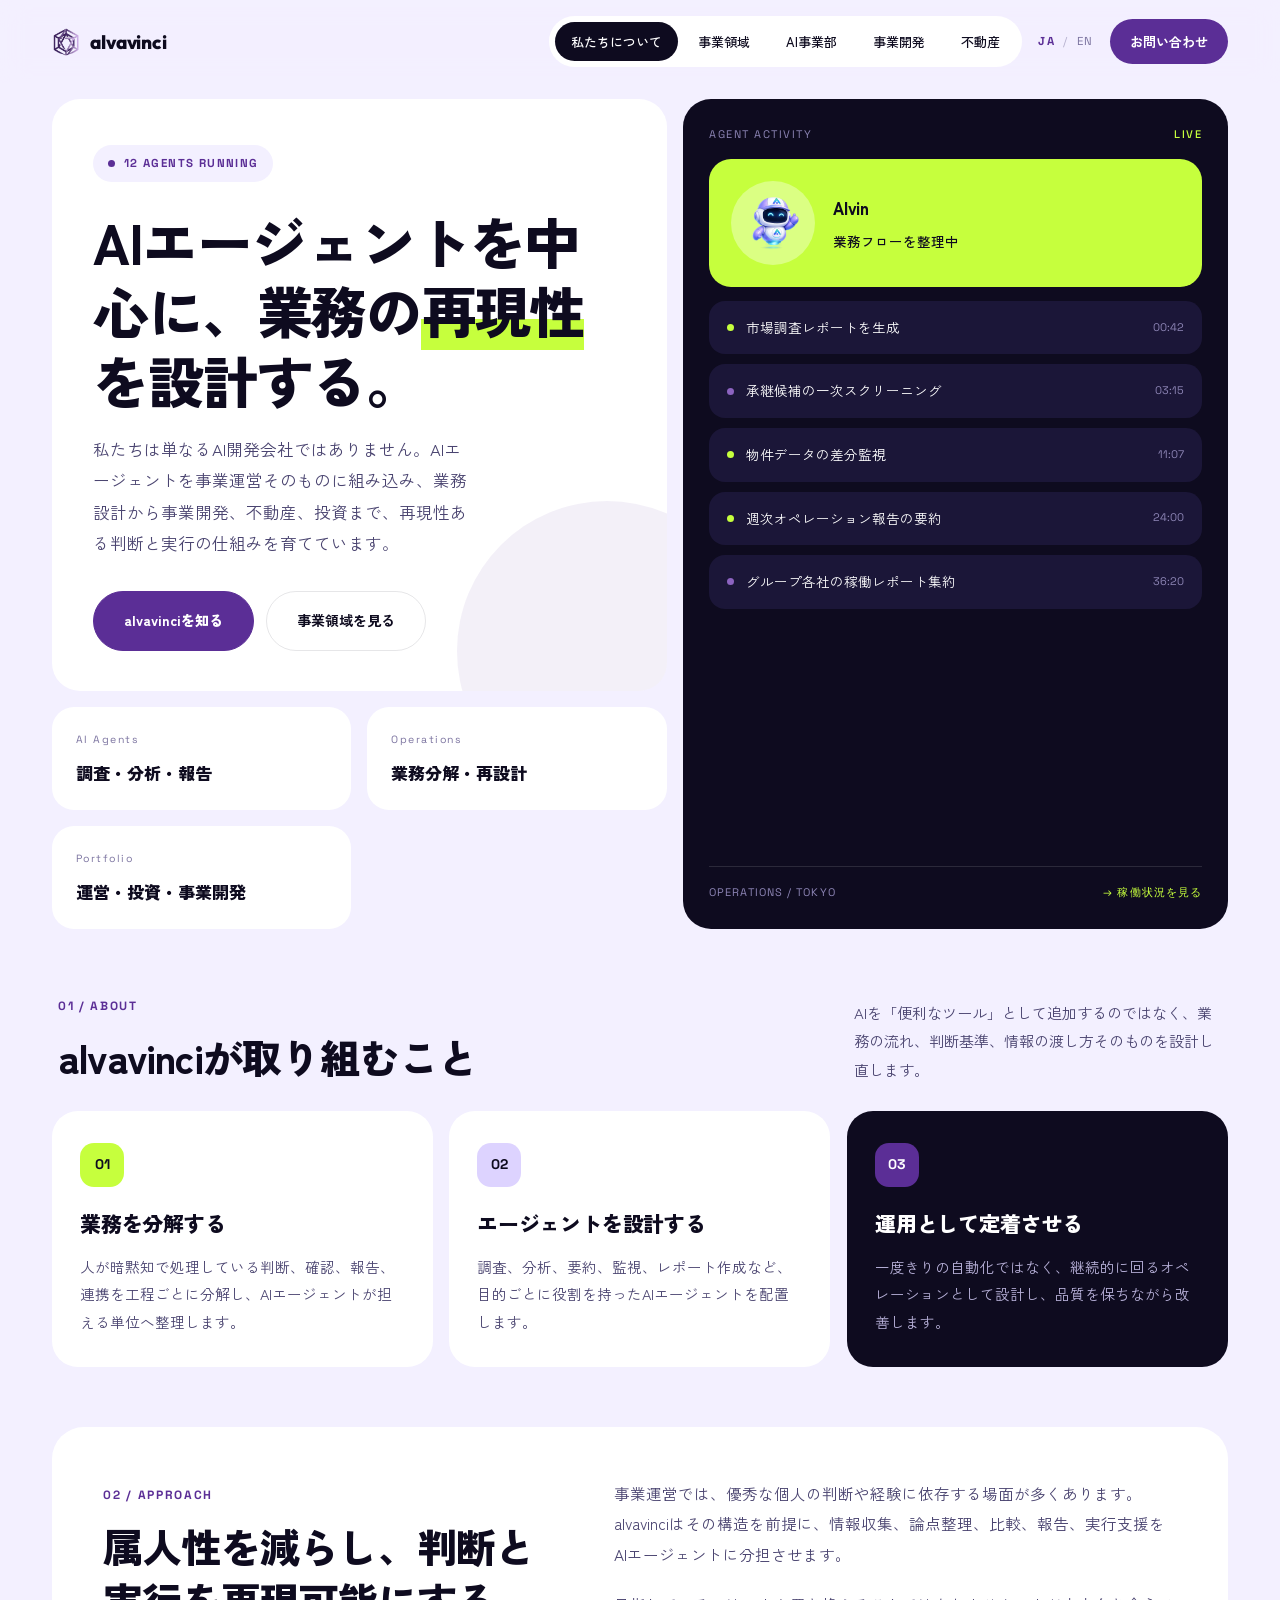
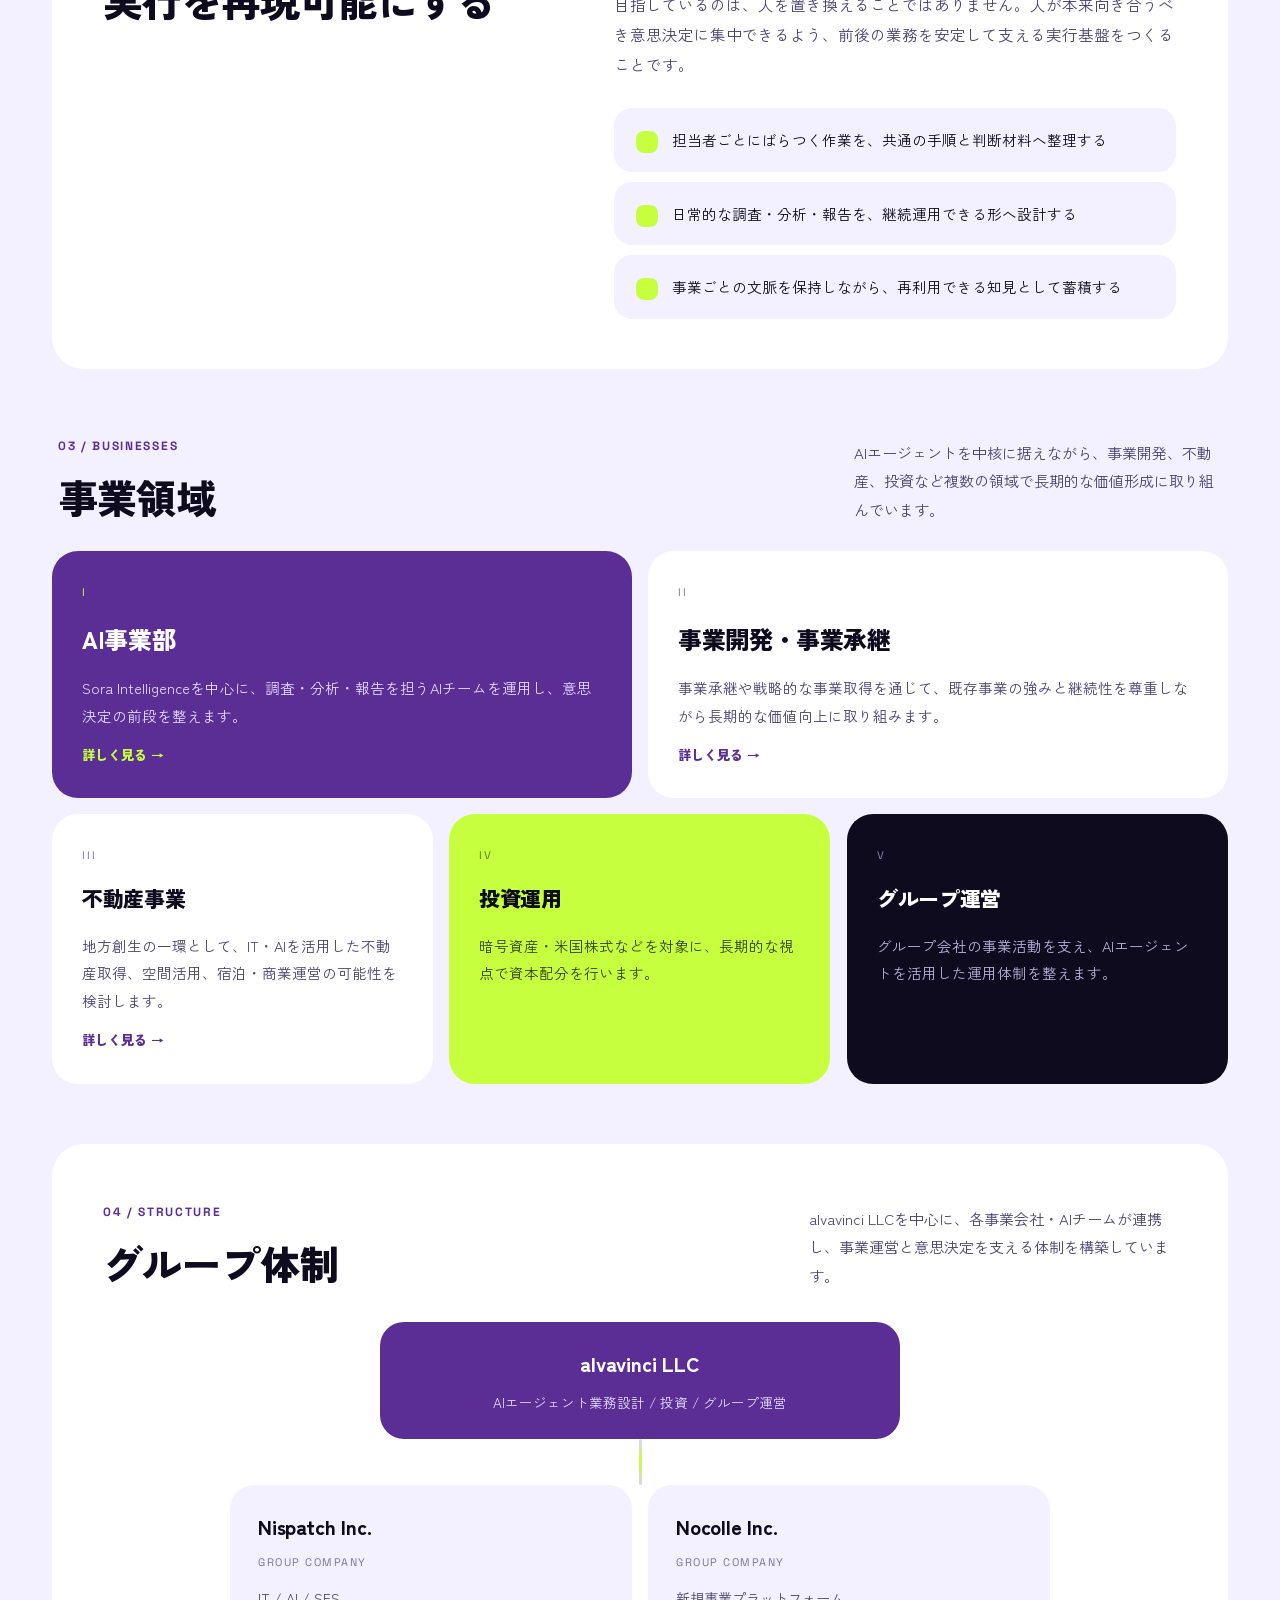
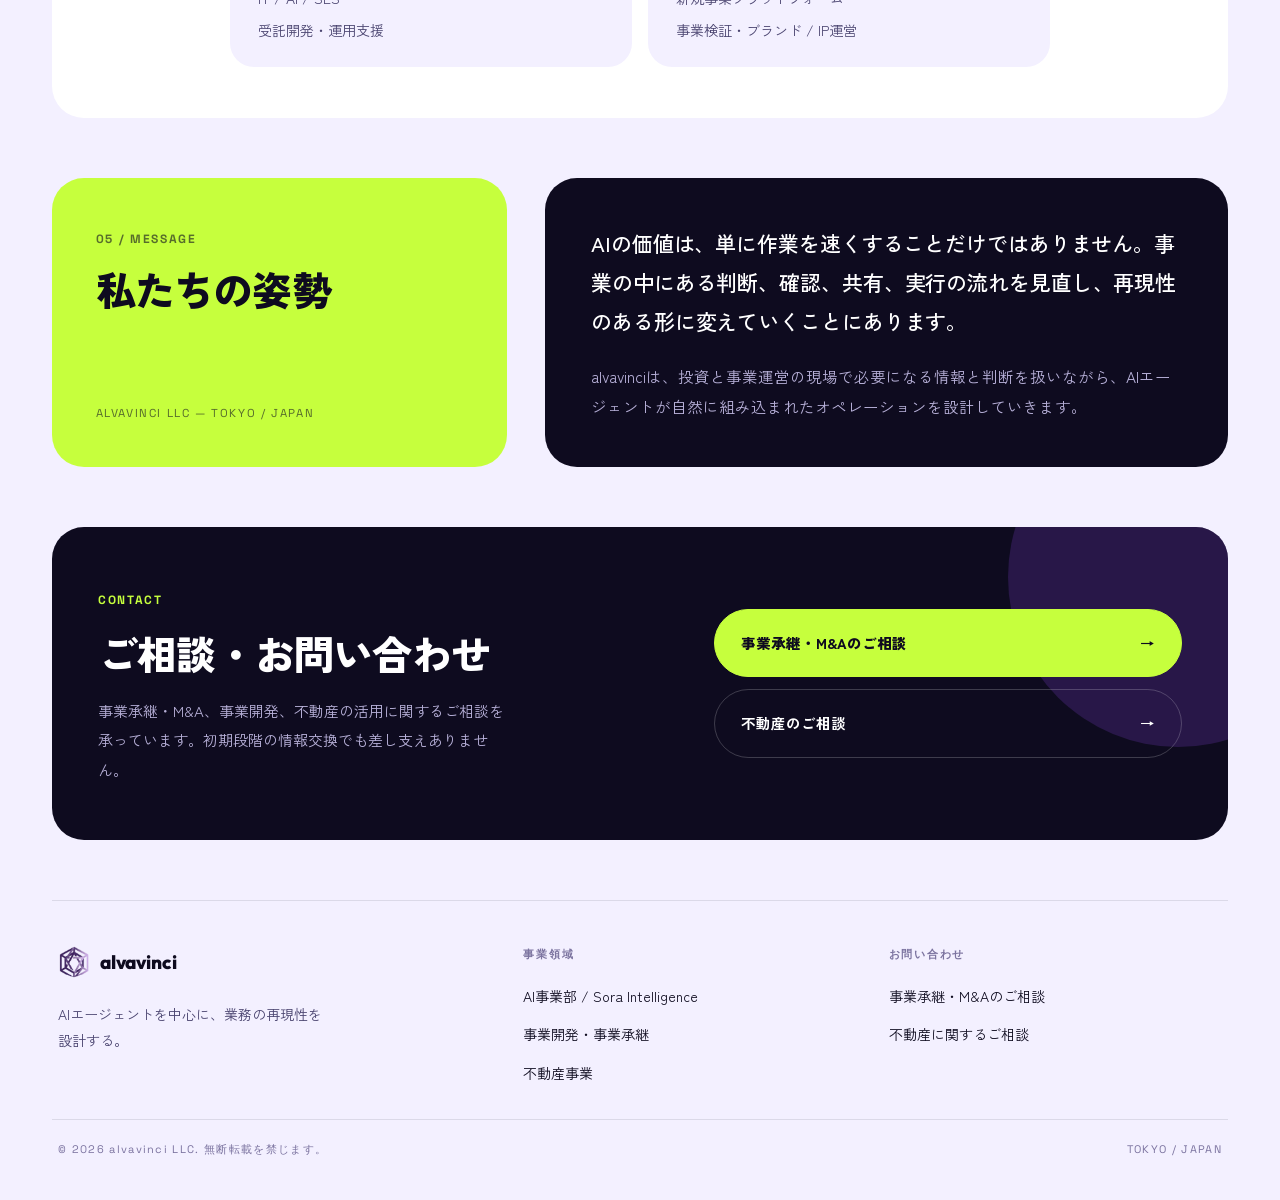
==== commit c7f300e1: "feat(site): コーポレートサイトを新デザインへ刷新" ====
--- a/index.html
+++ b/index.html
@@ -10,7 +10,7 @@
     <meta name="keywords" content="alvavinci, AIエージェント, Agentic Automation, 業務自動化, 業務設計, AI開発, オペレーション設計, Sora Intelligence, 事業開発, 事業承継, 不動産事業, 投資運用">
     <meta name="author" content="alvavinci LLC">
     <meta name="robots" content="index, follow">
-    <meta name="theme-color" content="#05070a">
+    <meta name="theme-color" content="#F3F0FF">
     <link rel="canonical" href="https://alvavinci.com/">
     <link rel="alternate" hreflang="ja" href="https://alvavinci.com/">
     <link rel="alternate" hreflang="en" href="https://alvavinci.com/en/">
@@ -23,12 +23,14 @@
     <meta property="og:image" content="https://alvavinci.com/og-image.jpg">
     <meta property="og:image:width" content="1200">
     <meta property="og:image:height" content="630">
+    <meta property="og:image:alt" content="alvavinci — AI AGENTS × REPEATABLE OPERATIONS">
     <meta property="og:site_name" content="alvavinci LLC">
     <meta property="og:locale" content="ja_JP">
     <meta name="twitter:card" content="summary_large_image">
     <meta name="twitter:title" content="alvavinci LLC | AIエージェントによる業務設計・実行基盤">
     <meta name="twitter:description" content="alvavinci LLCは、業務プロセスを分解し、AIエージェントを中心に再設計する会社です。属人性を減らし、再現性ある判断と実行を可能にするオペレーションを構築します。">
     <meta name="twitter:image" content="https://alvavinci.com/og-image.jpg">
+    <meta name="twitter:image:alt" content="alvavinci — AI AGENTS × REPEATABLE OPERATIONS">
 
     <link rel="icon" type="image/svg+xml" href="favicon.svg">
     <link rel="apple-touch-icon" href="apple-touch-icon.png">
@@ -36,7 +38,7 @@
     <link rel="preconnect" href="https://fonts.googleapis.com">
     <link rel="preconnect" href="https://fonts.gstatic.com" crossorigin>
     <link rel="stylesheet"
-        href="https://fonts.googleapis.com/css2?family=Cormorant+Garamond:wght@400;600&amp;family=IBM+Plex+Mono:wght@400;500&amp;family=Noto+Sans+JP:wght@400;500;700&amp;family=Noto+Serif+JP:wght@400;600&amp;display=swap">
+        href="https://fonts.googleapis.com/css2?family=Zen+Kaku+Gothic+New:wght@400;500;700;900&amp;family=Outfit:wght@400;600;800&amp;family=Space+Grotesk:wght@400;500;700&amp;display=swap">
     <link rel="stylesheet" href="assets/css/style.css">
 
     <script async src="https://www.googletagmanager.com/gtag/js?id=G-N91RPM3GYC"></script>
@@ -52,7 +54,7 @@
         "@type": "Organization",
         "name": "alvavinci LLC",
         "url": "https://alvavinci.com/",
-        "logo": "https://alvavinci.com/favicon.svg",
+        "logo": "https://alvavinci.com/assets/images/brand-mark.png",
         "description": "alvavinci LLCは、AIエージェントを中心とした業務設計と実行基盤を構築する会社です。",
         "inLanguage": "ja",
         "knowsAbout": [
@@ -79,21 +81,19 @@
 
     <header class="site-header" id="header">
         <div class="container header-inner">
-            <a href="index.html" class="brand"><svg class="brand-mark" viewBox="0 0 24 24" fill="none" stroke="currentColor" stroke-width="1.2" stroke-linecap="round" stroke-linejoin="round" aria-hidden="true"><circle cx="12" cy="12" r="9.2" opacity=".45"/><circle cx="12" cy="12" r="4.6" opacity=".7"/><path d="M12 1.6v4.2M12 18.2v4.2M1.6 12h4.2M18.2 12h4.2"/><path d="M13.4 7.4 10 12.4h3.1l-2.5 4.6" stroke-width="1.5"/></svg>alvavinci</a>
+            <a href="index.html" class="brand"><img src="assets/images/brand-mark.png" alt="" aria-hidden="true" width="396" height="420">alvavinci</a>
             <nav class="nav" aria-label="主要ナビゲーション">
                 <ul class="nav-list">
-                    <li><a href="index.html#about" class="nav-link">私たちについて</a></li>
-                    <li><a href="index.html#business" class="nav-link">事業領域</a></li>
-                    <li><a href="sora-intelligence.html" class="nav-link">AI事業部</a></li>
-                    <li><a href="corporate-development.html" class="nav-link">事業開発</a></li>
-                    <li><a href="real-estate.html" class="nav-link">不動産</a></li>
+                        <li><a href="index.html#about" class="nav-link" aria-current="page">私たちについて</a></li>
+                        <li><a href="index.html#business" class="nav-link">事業領域</a></li>
+                        <li><a href="sora-intelligence.html" class="nav-link">AI事業部</a></li>
+                        <li><a href="corporate-development.html" class="nav-link">事業開発</a></li>
+                        <li><a href="real-estate.html" class="nav-link">不動産</a></li>
                 </ul>
             </nav>
             <div class="lang"><span class="is-active">JA</span><span aria-hidden="true">/</span><a href="en/" lang="en" hreflang="en">EN</a></div>
-            <button class="hamburger" id="hamburger" aria-label="メニューを開く" aria-expanded="false"
-                aria-controls="drawer">
-                <i aria-hidden="true"></i><i aria-hidden="true"></i><i aria-hidden="true"></i>
-            </button>
+            <a href="#contact" class="header-cta">お問い合わせ</a>
+            <button class="hamburger" id="hamburger" aria-label="メニューを開く" aria-expanded="false" aria-controls="drawer" data-label-open="メニューを開く" data-label-close="メニューを閉じる"><i aria-hidden="true"></i><i aria-hidden="true"></i><i aria-hidden="true"></i></button>
         </div>
         <div class="drawer" id="drawer">
             <a href="index.html#about">私たちについて<span>01</span></a>
@@ -106,208 +106,130 @@
 
     <main>
         <section class="hero">
-            <canvas class="arc-canvas" data-arc data-origin-x="0.79" data-origin-y="0.4"
-                data-intensity="1" aria-hidden="true"></canvas>
             <div class="container">
                 <div class="hero-grid">
-                    <div class="hero-copy reveal">
-                        <span class="eyebrow">Alvavinci LLC — Agentic Operations</span>
-                        <h1 class="hero-title">AIエージェントを中心に、<br><em>業務の再現性</em>を設計する。</h1>
-                        <p class="hero-lead">私たちは単なるAI開発会社ではありません。AIエージェントを事業運営そのものに組み込み、業務設計から事業開発、不動産、投資まで、再現性ある判断と実行の仕組みを育てています。</p>
-                        <div class="hero-actions">
-                            <a href="#about" class="btn btn--primary"><span>alvavinciを知る</span></a>
-                            <a href="#business" class="btn"><span>事業領域を見る</span></a>
-                        </div>
-                        <div class="readout">
-                            <div>
-                                <p class="readout-key">AI Agents</p>
-                                <p class="readout-val">調査・分析・報告</p>
-                            </div>
-                            <div>
-                                <p class="readout-key">Operations</p>
-                                <p class="readout-val">業務分解・再設計</p>
-                            </div>
-                            <div>
-                                <p class="readout-key">Portfolio</p>
-                                <p class="readout-val">運営・投資・事業開発</p>
-                            </div>
-                        </div>
-                    </div>
-                    <div class="reveal d2">
-                        <figure class="plate ">
+                    <div class="hero-main">
+                        <div class="hero-card reveal">
+                            <span class="badge"><i aria-hidden="true"></i>12 AGENTS RUNNING</span>
+                            <h1 class="hero-title">AIエージェントを中心に、業務の<mark>再現性</mark>を設計する。</h1>
+                            <p class="hero-lead">私たちは単なるAI開発会社ではありません。AIエージェントを事業運営そのものに組み込み、業務設計から事業開発、不動産、投資まで、再現性ある判断と実行の仕組みを育てています。</p>
+                            <div class="btn-row"><a href="#about" class="btn btn--primary">alvavinciを知る</a><a href="#business" class="btn">事業領域を見る</a></div>
+                        </div>
+                        <div class="readout reveal d1">
+                            <div><p class="readout-key">AI Agents</p><p class="readout-val">調査・分析・報告</p></div>
+                            <div><p class="readout-key">Operations</p><p class="readout-val">業務分解・再設計</p></div>
+                            <div><p class="readout-key">Portfolio</p><p class="readout-val">運営・投資・事業開発</p></div>
+                        </div>
+                    </div>
+                    <aside class="lane reveal d2">
+                        <div class="lane-head"><span>AGENT ACTIVITY</span><b>LIVE</b></div>
+                        <div class="lane-agent">
                             <picture>
                                 <source srcset="assets/images/alvin-mascot.webp" type="image/webp">
-                                <img src="assets/images/alvin-mascot.png" alt="alvavinciのAIエージェントキャラクター Alvin" width="1024" height="1024"
-                                    decoding="async" loading="lazy">
+                                <img src="assets/images/alvin-mascot.png" alt="alvavinciのAIエージェントキャラクター Alvin" width="1024" height="1024" decoding="async">
                             </picture>
-                            <figcaption><span>Fig. 01</span><b>Alvin / AI Agent</b></figcaption>
-                        </figure>
-                        <p class="status"><i aria-hidden="true"></i>Alvinが業務フローを整理中</p>
-                    </div>
-                </div>
-                <div class="hero-scroll" aria-hidden="true">
-                    <span>Scroll</span><i></i>
-                </div>
-            </div>
-        </section>
-
-        <section id="about" class="section">
-            <div class="container">
-                <div class="section-head reveal ">
-                    <span class="eyebrow">About</span>
-                    <h2 class="section-title">alvavinciが取り組むこと</h2>
-                    <p class="section-lead">AIを「便利なツール」として追加するのではなく、業務の流れ、判断基準、情報の渡し方そのものを設計し直します。</p>
-                    <div class="section-rule">
-                        <span class="electrode" aria-hidden="true"></span>
-                        <span class="section-index">§ I</span>
-                    </div>
-                </div>
-                <div class="panel-grid panel-grid--3">
-                    <article class="panel reveal d0">
-                        <span class="panel-no">01</span>
-                        <h3>業務を分解する</h3>
-                        <p>人が暗黙知で処理している判断、確認、報告、連携を工程ごとに分解し、AIエージェントが担える単位へ整理します。</p>
-                    </article>
-                    <article class="panel reveal d1">
-                        <span class="panel-no">02</span>
-                        <h3>エージェントを設計する</h3>
-                        <p>調査、分析、要約、監視、レポート作成など、目的ごとに役割を持ったAIエージェントを配置します。</p>
-                    </article>
-                    <article class="panel reveal d2">
-                        <span class="panel-no">03</span>
-                        <h3>運用として定着させる</h3>
-                        <p>一度きりの自動化ではなく、継続的に回るオペレーションとして設計し、品質を保ちながら改善します。</p>
-                    </article>
-                </div>
-            </div>
-        </section>
-
-        <section id="approach" class="section section--alt">
-            <div class="container split">
-                <div class="section-head reveal ">
-                    <span class="eyebrow">Approach</span>
-                    <h2 class="section-title">属人性を減らし、<br>判断と実行を再現可能にする</h2>
-                    <div class="section-rule">
-                        <span class="electrode" aria-hidden="true"></span>
-                        <span class="section-index">§ II</span>
-                    </div>
-                </div>
-                <div>
-                    <div class="prose reveal d1">
-                        <p>事業運営では、優秀な個人の判断や経験に依存する場面が多くあります。alvavinciはその構造を前提に、情報収集、論点整理、比較、報告、実行支援をAIエージェントに分担させます。</p><p>目指しているのは、人を置き換えることではありません。人が本来向き合うべき意思決定に集中できるよう、前後の業務を安定して支える実行基盤をつくることです。</p>
-                    </div>
-                    <div style="height:28px"></div>
-                <ul class="spec-list reveal d2">
+                            <div><h3>Alvin</h3><p>業務フローを整理中</p></div>
+                        </div>
+                        <ul class="lane-rows">
+                            <li><i aria-hidden="true"></i><p>市場調査レポートを生成</p><time>00:42</time></li>
+                            <li class="is-alt"><i aria-hidden="true"></i><p>承継候補の一次スクリーニング</p><time>03:15</time></li>
+                            <li><i aria-hidden="true"></i><p>物件データの差分監視</p><time>11:07</time></li>
+                            <li><i aria-hidden="true"></i><p>週次オペレーション報告の要約</p><time>24:00</time></li>
+                            <li class="is-alt"><i aria-hidden="true"></i><p>グループ各社の稼働レポート集約</p><time>36:20</time></li>
+                        </ul>
+                        <div class="lane-foot"><span>OPERATIONS / TOKYO</span><a href="#structure">&rarr; 稼働状況を見る</a></div>
+                    </aside>
+                </div>
+            </div>
+        </section>
+
+        <section id="about" class="sec">
+            <div class="container">
+                <div class="sec-head reveal">
+                    <div><span class="eyebrow">01 / About</span><h2 class="sec-title">alvavinciが取り組むこと</h2></div>
+                    <p class="sec-lead">AIを「便利なツール」として追加するのではなく、業務の流れ、判断基準、情報の渡し方そのものを設計し直します。</p>
+                </div>
+                <div class="tiles tiles--3">
+                    <article class="tile reveal d0"><span class="tile-no tile-no--accent">01</span><h3>業務を分解する</h3><p>人が暗黙知で処理している判断、確認、報告、連携を工程ごとに分解し、AIエージェントが担える単位へ整理します。</p></article>
+                    <article class="tile reveal d1"><span class="tile-no">02</span><h3>エージェントを設計する</h3><p>調査、分析、要約、監視、レポート作成など、目的ごとに役割を持ったAIエージェントを配置します。</p></article>
+                    <article class="tile tile--dark reveal d2"><span class="tile-no">03</span><h3>運用として定着させる</h3><p>一度きりの自動化ではなく、継続的に回るオペレーションとして設計し、品質を保ちながら改善します。</p></article>
+                </div>
+            </div>
+        </section>
+
+        <section id="approach" class="sec">
+            <div class="container">
+                <div class="panel-lg reveal">
+                    <div class="split">
+                        <div><span class="eyebrow">02 / Approach</span><h2 class="sec-title">属人性を減らし、判断と実行を再現可能にする</h2></div>
+                        <div>
+                            <div class="prose"><p>事業運営では、優秀な個人の判断や経験に依存する場面が多くあります。alvavinciはその構造を前提に、情報収集、論点整理、比較、報告、実行支援をAIエージェントに分担させます。</p><p>目指しているのは、人を置き換えることではありません。人が本来向き合うべき意思決定に集中できるよう、前後の業務を安定して支える実行基盤をつくることです。</p></div>
+                            <div style="height:28px"></div>
+                <ul class="checks reveal d1">
                     <li>担当者ごとにばらつく作業を、共通の手順と判断材料へ整理する</li>
                     <li>日常的な調査・分析・報告を、継続運用できる形へ設計する</li>
                     <li>事業ごとの文脈を保持しながら、再利用できる知見として蓄積する</li>
                 </ul>
-                </div>
-            </div>
-        </section>
-
-        <section id="business" class="section">
-            <div class="container">
-                <div class="section-head reveal ">
-                    <span class="eyebrow">Businesses</span>
-                    <h2 class="section-title">事業領域</h2>
-                    <p class="section-lead">AIエージェントを中核に据えながら、事業開発、不動産、投資など複数の領域で長期的な価値形成に取り組んでいます。</p>
-                    <div class="section-rule">
-                        <span class="electrode" aria-hidden="true"></span>
-                        <span class="section-index">§ III</span>
-                    </div>
-                </div>
-                <div class="cards">
-                    <a href="sora-intelligence.html" class="card card--link reveal d1">
-                        <span class="card-mark" aria-hidden="true">I</span>
-                        <h3>AI事業部</h3>
-                        <p>Sora Intelligenceを中心に、調査・分析・報告を担うAIチームを運用し、意思決定の前段を整えます。</p>
-                        <span class="card-more">詳しく見る</span>
-                    </a>
-                    <a href="corporate-development.html" class="card card--link reveal d2">
-                        <span class="card-mark" aria-hidden="true">II</span>
-                        <h3>事業開発・事業承継</h3>
-                        <p>事業承継や戦略的な事業取得を通じて、既存事業の強みと継続性を尊重しながら長期的な価値向上に取り組みます。</p>
-                        <span class="card-more">詳しく見る</span>
-                    </a>
-                    <a href="real-estate.html" class="card card--link reveal d3">
-                        <span class="card-mark" aria-hidden="true">III</span>
-                        <h3>不動産事業</h3>
-                        <p>地方創生の一環として、IT・AIを活用した不動産取得、空間活用、宿泊・商業運営の可能性を検討します。</p>
-                        <span class="card-more">詳しく見る</span>
-                    </a>
-                    <article class="card reveal d1">
-                        <span class="card-mark" aria-hidden="true">IV</span>
-                        <h3>投資運用</h3>
-                        <p>暗号資産・米国株式などを対象に、長期的な視点で資本配分を行います。</p>
-                    </article>
-                    <article class="card reveal d2">
-                        <span class="card-mark" aria-hidden="true">V</span>
-                        <h3>グループ運営</h3>
-                        <p>グループ会社の事業活動を支え、AIエージェントを活用した運用体制を整えます。</p>
-                    </article>
-                </div>
-            </div>
-        </section>
-
-        <section id="structure" class="section section--alt">
-            <div class="container">
-                <div class="section-head section-head--center reveal ">
-                    <span class="eyebrow">Structure</span>
-                    <h2 class="section-title">グループ体制</h2>
-                    <p class="section-lead">alvavinci LLCを中心に、各事業会社・AIチームが連携し、事業運営と意思決定を支える体制を構築しています。</p>
-                    <div class="section-rule">
-                        <span class="electrode" aria-hidden="true"></span>
-                        <span class="section-index">§ IV</span>
-                    </div>
-                </div>
-                <div class="circuit">
-                    <div class="node node--source reveal">
-                        <h3>alvavinci LLC</h3>
-                        <p>AIエージェント業務設計 / 投資 / グループ運営</p>
-                    </div>
-                    <span class="wire" aria-hidden="true"></span>
-                    <div class="branches branches--2">
-                        <div class="node reveal d1">
-                            <h3>Nispatch Inc.</h3>
-                            <p>Group Company</p>
-                            <ul><li>IT / AI / SES</li><li>受託開発・運用支援</li></ul>
-                        </div>
-                        <div class="node reveal d2">
-                            <h3>Nocolle Inc.</h3>
-                            <p>Group Company</p>
-                            <ul><li>新規事業プラットフォーム</li><li>事業検証・ブランド / IP運営</li></ul>
-                        </div>
-                    </div>
-                </div>
-            </div>
-        </section>
-
-        <section id="message" class="section">
-            <div class="container split">
-                <div class="section-head reveal ">
-                    <span class="eyebrow">Message</span>
-                    <h2 class="section-title">私たちの姿勢</h2>
-                    <div class="section-rule">
-                        <span class="electrode" aria-hidden="true"></span>
-                        <span class="section-index">§ V</span>
-                    </div>
-                </div>
-                <blockquote class="quote reveal">
+                        </div>
+                    </div>
+                </div>
+            </div>
+        </section>
+
+        <section id="business" class="sec">
+            <div class="container">
+                <div class="sec-head reveal">
+                    <div><span class="eyebrow">03 / Businesses</span><h2 class="sec-title">事業領域</h2></div>
+                    <p class="sec-lead">AIエージェントを中核に据えながら、事業開発、不動産、投資など複数の領域で長期的な価値形成に取り組んでいます。</p>
+                </div>
+                <div class="bento">
+                    <a href="sora-intelligence.html" class="is-wide is-primary reveal d1"><span class="mark">I</span><h3>AI事業部</h3><p>Sora Intelligenceを中心に、調査・分析・報告を担うAIチームを運用し、意思決定の前段を整えます。</p><span class="more">詳しく見る &rarr;</span></a>
+                    <a href="corporate-development.html" class="is-wide reveal d2"><span class="mark">II</span><h3>事業開発・事業承継</h3><p>事業承継や戦略的な事業取得を通じて、既存事業の強みと継続性を尊重しながら長期的な価値向上に取り組みます。</p><span class="more">詳しく見る &rarr;</span></a>
+                    <a href="real-estate.html" class="is-half reveal d1"><span class="mark">III</span><h3>不動産事業</h3><p>地方創生の一環として、IT・AIを活用した不動産取得、空間活用、宿泊・商業運営の可能性を検討します。</p><span class="more">詳しく見る &rarr;</span></a>
+                    <article class="is-half is-accent reveal d2"><span class="mark">IV</span><h3>投資運用</h3><p>暗号資産・米国株式などを対象に、長期的な視点で資本配分を行います。</p></article>
+                    <article class="is-half is-dark reveal d3"><span class="mark">V</span><h3>グループ運営</h3><p>グループ会社の事業活動を支え、AIエージェントを活用した運用体制を整えます。</p></article>
+                </div>
+            </div>
+        </section>
+
+        <section id="structure" class="sec">
+            <div class="container">
+                <div class="panel-lg reveal">
+                <div class="sec-head reveal">
+                    <div><span class="eyebrow">04 / Structure</span><h2 class="sec-title">グループ体制</h2></div>
+                    <p class="sec-lead">alvavinci LLCを中心に、各事業会社・AIチームが連携し、事業運営と意思決定を支える体制を構築しています。</p>
+                </div>
+                    <div class="flow">
+                        <div class="flow-node flow-node--primary"><h3>alvavinci LLC</h3><p>AIエージェント業務設計 / 投資 / グループ運営</p></div>
+                        <span class="flow-wire" aria-hidden="true"></span>
+                        <div class="flow-branches flow-branches--2">
+                            <div class="flow-node"><h3>Nispatch Inc.</h3><p>GROUP COMPANY</p><ul><li>IT / AI / SES</li><li>受託開発・運用支援</li></ul></div>
+                            <div class="flow-node"><h3>Nocolle Inc.</h3><p>GROUP COMPANY</p><ul><li>新規事業プラットフォーム</li><li>事業検証・ブランド / IP運営</li></ul></div>
+                        </div>
+                    </div>
+                </div>
+            </div>
+        </section>
+
+        <section id="message" class="sec">
+            <div class="container">
+                <div class="quote-grid">
+                    <div class="quote-side reveal"><div><span class="eyebrow">05 / Message</span><h2 class="sec-title">私たちの姿勢</h2></div><p class="stamp">ALVAVINCI LLC — TOKYO / JAPAN</p></div>
+                    <blockquote class="quote reveal d1">
                         <p>AIの価値は、単に作業を速くすることだけではありません。事業の中にある判断、確認、共有、実行の流れを見直し、再現性のある形に変えていくことにあります。</p>
                         <p>alvavinciは、投資と事業運営の現場で必要になる情報と判断を扱いながら、AIエージェントが自然に組み込まれたオペレーションを設計していきます。</p>
-                </blockquote>
-            </div>
-        </section>
-
-        <section class="section">
+                    </blockquote>
+                </div>
+            </div>
+        </section>
+
+        <section class="sec sec--last" id="contact">
             <div class="container">
                 <div class="cta reveal">
-                    <h2 class="section-title">ご相談・お問い合わせ</h2>
-                    <p>事業承継・M&A、事業開発、不動産の活用に関するご相談を承っています。初期段階の情報交換でも差し支えありません。</p>
-                    <div class="hero-actions" style="justify-content:center;margin-top:6px;">
-                        <a href="https://forms.gle/z87DVg5M5MEULPZW8" class="btn btn--primary" target="_blank" rel="noopener noreferrer"><span>事業承継・M&Aのご相談</span></a>
-                        <a href="https://forms.gle/VsCsg5ijZCvYFRT37" class="btn " target="_blank" rel="noopener noreferrer"><span>不動産のご相談</span></a>
+                    <div><span class="eyebrow">Contact</span><h2 class="sec-title">ご相談・お問い合わせ</h2><p>事業承継・M&amp;A、事業開発、不動産の活用に関するご相談を承っています。初期段階の情報交換でも差し支えありません。</p></div>
+                    <div class="cta-links">
+                        <a href="https://forms.gle/z87DVg5M5MEULPZW8" class="cta-link cta-link--accent" target="_blank" rel="noopener noreferrer">事業承継・M&amp;Aのご相談<span aria-hidden="true">&rarr;</span></a>
+                        <a href="https://forms.gle/VsCsg5ijZCvYFRT37" class="cta-link" target="_blank" rel="noopener noreferrer">不動産のご相談<span aria-hidden="true">&rarr;</span></a>
                     </div>
                 </div>
             </div>
@@ -318,7 +240,7 @@
         <div class="container">
             <div class="footer-grid">
                 <div class="footer-brand">
-                    <a href="index.html" class="brand"><svg class="brand-mark" viewBox="0 0 24 24" fill="none" stroke="currentColor" stroke-width="1.2" stroke-linecap="round" stroke-linejoin="round" aria-hidden="true"><circle cx="12" cy="12" r="9.2" opacity=".45"/><circle cx="12" cy="12" r="4.6" opacity=".7"/><path d="M12 1.6v4.2M12 18.2v4.2M1.6 12h4.2M18.2 12h4.2"/><path d="M13.4 7.4 10 12.4h3.1l-2.5 4.6" stroke-width="1.5"/></svg>alvavinci</a>
+                    <a href="index.html" class="brand"><img src="assets/images/brand-mark.png" alt="" aria-hidden="true" width="396" height="420">alvavinci</a>
                     <p class="footer-tagline">AIエージェントを中心に、業務の再現性を設計する。</p>
                 </div>
                 <div class="footer-col">
@@ -337,10 +259,7 @@
                     </ul>
                 </div>
             </div>
-            <div class="footer-base">
-                <span>&copy; 2026 alvavinci LLC. 無断転載を禁じます。</span>
-                <span>TOKYO / JAPAN</span>
-            </div>
+            <div class="footer-base"><span>&copy; 2026 alvavinci LLC. 無断転載を禁じます。</span><span>TOKYO / JAPAN</span></div>
         </div>
     </footer>
 
--- a/assets/css/style.css
+++ b/assets/css/style.css
@@ -2,49 +2,48 @@
 
 /* =====================================================================
    alvavinci LLC — corporate site
-   デザインコンセプト: "High Voltage Laboratory"
-   19世紀末の電気実験室 / 特許図面 と 現代のAIエージェント基盤を接続する
-   漆黒の背景に放電のシアン、計器の真鍮。細線と余白で精度を表現する。
+   Theme: Kinetic Console
+   ラベンダーの紙面に白いカードを敷き、稼働ログだけを濃色のコンソールとして
+   立ち上げる。紫は社ロゴの実測値、アクセントはライム。
+   ビルド工程なし。トークンはすべて :root に集約。
    ===================================================================== */
 
 /* ---------------------------------------------------------------
-   1. トークン定義
+   1. トークン
    --------------------------------------------------------------- */
 :root {
-    /* 背景・面 */
-    --bg: #05070a;
-    --bg-alt: #070a10;
-    --panel: rgba(255, 255, 255, .022);
-    --panel-strong: rgba(255, 255, 255, .04);
-
-    /* 罫線 */
-    --line: rgba(150, 190, 220, .14);
-    --line-soft: rgba(150, 190, 220, .08);
-    --line-strong: rgba(150, 190, 220, .28);
-
-    /* 文字 */
-    --ink: #e9f0f7;
-    --ink-2: #a2b6c8;
-    --ink-3: #6f8598;
-
-    /* アクセント: 放電 / 真鍮 / 銅 */
-    --arc: #7fe3ff;
-    --arc-deep: #2f95c4;
-    --brass: #d8b25a;
-    --copper: #c07b4a;
-
-    /* 書体 */
-    --f-display: "Cormorant Garamond", "Noto Serif JP", "Hiragino Mincho ProN", serif;
-    --f-body: "Noto Sans JP", -apple-system, BlinkMacSystemFont, "Segoe UI", sans-serif;
-    --f-mono: "IBM Plex Mono", ui-monospace, SFMono-Regular, Menlo, monospace;
-
-    /* 寸法 */
-    --wrap: 1280px;
-    --gutter: clamp(20px, 5vw, 48px);
-    --sect-y: clamp(80px, 11vw, 152px);
-    --radius: 2px;
-
-    /* 動き */
+    --bg: #F3F0FF;
+    --panel: #FFFFFF;
+    --panel-quiet: #DDD3FF;
+    --ink-panel: #0E0B1F;
+    --ink-panel-2: #1B1638;
+
+    --ink: #0E0B1F;
+    --ink-2: #4A4470;
+    --ink-3: #7C74A0;
+    --on-dark: #FFFFFF;
+    --on-dark-2: #B7B0D8;
+
+    --primary: #5B2E96;
+    --primary-deep: #402060;
+    --primary-ink: #E3DCFF;
+    --primary-2: #8C63C0;
+    --accent: #C6FF3D;
+    --lilac: #D3B6E6;
+
+    --line: rgba(14, 11, 31, .10);
+
+    --f-body: "Zen Kaku Gothic New", "Noto Sans JP", -apple-system, BlinkMacSystemFont, "Segoe UI", sans-serif;
+    --f-latin: "Outfit", sans-serif;
+    --f-mono: "Space Grotesk", ui-monospace, SFMono-Regular, Menlo, monospace;
+
+    --wrap: 1240px;
+    --gutter: clamp(20px, 3vw, 32px);
+    --gap: 16px;
+    --r-lg: 32px;
+    --r: 26px;
+    --r-sm: 18px;
+    --pill: 999px;
     --ease: cubic-bezier(.22, .61, .36, 1);
 }
 
@@ -60,7 +59,7 @@
 html {
     -webkit-text-size-adjust: 100%;
     scroll-behavior: smooth;
-    scroll-padding-top: 88px;
+    scroll-padding-top: 96px;
 }
 
 body {
@@ -69,10 +68,15 @@
     color: var(--ink);
     font-family: var(--f-body);
     font-size: 16px;
-    line-height: 1.95;
+    line-height: 1.8;
     font-feature-settings: "palt" 1;
     -webkit-font-smoothing: antialiased;
     overflow-x: hidden;
+}
+
+html[lang="en"] body {
+    font-family: var(--f-latin);
+    line-height: 1.7;
 }
 
 img {
@@ -86,19 +90,17 @@
     text-decoration: none;
 }
 
+a:hover {
+    color: var(--primary);
+}
+
 ul {
     margin: 0;
     padding: 0;
     list-style: none;
 }
 
-h1,
-h2,
-h3,
-h4,
-p,
-figure,
-blockquote {
+h1, h2, h3, h4, h5, p, figure, blockquote {
     margin: 0;
 }
 
@@ -111,72 +113,13 @@
 }
 
 ::selection {
-    background: rgba(127, 227, 255, .28);
-    color: #fff;
+    background: var(--accent);
+    color: var(--ink);
 }
 
 :focus-visible {
-    outline: 2px solid var(--arc);
+    outline: 2px solid var(--primary);
     outline-offset: 3px;
-}
-
-/* 背景の場: 微細グリッド + 放電のにじみ */
-body::before {
-    content: "";
-    position: fixed;
-    inset: 0;
-    z-index: -2;
-    background:
-        radial-gradient(120% 80% at 78% -10%, rgba(47, 149, 196, .20), transparent 62%),
-        radial-gradient(90% 70% at 8% 108%, rgba(216, 178, 90, .10), transparent 60%),
-        var(--bg);
-}
-
-body::after {
-    content: "";
-    position: fixed;
-    inset: 0;
-    z-index: -1;
-    pointer-events: none;
-    opacity: .5;
-    background-image:
-        linear-gradient(to right, rgba(150, 190, 220, .05) 1px, transparent 1px),
-        linear-gradient(to bottom, rgba(150, 190, 220, .05) 1px, transparent 1px);
-    background-size: 96px 96px;
-    mask-image: radial-gradient(120% 100% at 50% 0%, #000 20%, transparent 78%);
-    -webkit-mask-image: radial-gradient(120% 100% at 50% 0%, #000 20%, transparent 78%);
-}
-
-/* ---------------------------------------------------------------
-   3. 共通レイアウト
-   --------------------------------------------------------------- */
-.container {
-    width: 100%;
-    max-width: var(--wrap);
-    margin-inline: auto;
-    padding-inline: var(--gutter);
-}
-
-.section {
-    position: relative;
-    padding-block: var(--sect-y);
-}
-
-.section--alt {
-    background:
-        linear-gradient(180deg, rgba(127, 227, 255, .035), transparent 40%),
-        var(--bg-alt);
-    border-block: 1px solid var(--line-soft);
-}
-
-.hide-mobile {
-    display: none;
-}
-
-@media (min-width: 768px) {
-    .hide-mobile {
-        display: inline;
-    }
 }
 
 .visually-hidden {
@@ -192,187 +135,174 @@
 }
 
 /* ---------------------------------------------------------------
+   3. レイアウト
+   --------------------------------------------------------------- */
+.container {
+    width: 100%;
+    max-width: var(--wrap);
+    margin-inline: auto;
+    padding-inline: var(--gutter);
+}
+
+.sec {
+    padding-block: 40px 20px;
+}
+
+.sec--first {
+    padding-top: 16px;
+}
+
+.sec--last {
+    padding-bottom: 60px;
+}
+
+.panel-lg {
+    background: var(--panel);
+    border-radius: var(--r-lg);
+    padding: clamp(28px, 4vw, 56px);
+}
+
+.split {
+    display: grid;
+    gap: clamp(28px, 4vw, 56px);
+    align-items: start;
+}
+
+@media (min-width: 900px) {
+    .split {
+        grid-template-columns: .9fr 1.1fr;
+    }
+}
+
+/* ---------------------------------------------------------------
    4. タイポグラフィ
    --------------------------------------------------------------- */
 .eyebrow {
-    display: inline-flex;
-    align-items: center;
-    gap: .7em;
-    font-family: var(--f-mono);
-    font-size: 11px;
-    font-weight: 500;
-    letter-spacing: .34em;
+    display: inline-block;
+    font-family: var(--f-mono);
+    font-size: 12px;
+    font-weight: 700;
+    letter-spacing: .14em;
     text-transform: uppercase;
-    color: var(--brass);
+    color: var(--primary);
     line-height: 1;
 }
 
-.eyebrow::before {
-    content: "";
-    width: 26px;
-    height: 1px;
-    background: linear-gradient(90deg, transparent, var(--brass));
-}
-
-.section-index {
-    font-family: var(--f-mono);
-    font-size: 11px;
-    letter-spacing: .3em;
-    color: var(--ink-3);
-    text-transform: uppercase;
-}
-
-.section-title {
-    font-family: var(--f-display);
-    font-weight: 600;
-    font-size: clamp(28px, 4.2vw, 46px);
-    line-height: 1.42;
-    letter-spacing: .02em;
-    color: #fff;
-}
-
-.section-lead {
-    max-width: 62ch;
+.sec-title {
+    font-size: clamp(26px, 3.4vw, 40px);
+    font-weight: 900;
+    line-height: 1.36;
+    letter-spacing: -.02em;
+    margin-top: 12px;
+}
+
+html[lang="en"] .sec-title {
+    font-weight: 800;
+    line-height: 1.2;
+    letter-spacing: -.025em;
+}
+
+.sec-lead {
+    max-width: 46ch;
     color: var(--ink-2);
-    font-size: clamp(14.5px, 1.35vw, 16px);
-}
-
-.section-head {
-    display: grid;
-    gap: 18px;
-    margin-bottom: clamp(40px, 5vw, 68px);
-}
-
-.section-head--center {
-    justify-items: center;
-    text-align: center;
-}
-
-.section-head--center .section-lead {
-    text-align: center;
-}
-
-/* 電極ライン: 見出し下の細い罫と結節点、右端に通し番号 */
-.section-rule {
-    display: flex;
-    align-items: center;
-    gap: 18px;
-    width: 100%;
-}
-
-.section-rule .electrode {
-    flex: 1;
-}
-
-.section-head--center .section-rule {
-    width: min(100%, 640px);
-}
-
-
-.electrode {
-    position: relative;
-    height: 1px;
-    width: 100%;
-    background: linear-gradient(90deg, var(--line-strong), var(--line-soft) 55%, transparent);
-}
-
-.electrode::after {
-    content: "";
-    position: absolute;
-    left: 0;
-    top: 50%;
-    width: 5px;
-    height: 5px;
-    border-radius: 50%;
-    transform: translateY(-50%);
-    background: var(--arc);
-    box-shadow: 0 0 10px var(--arc);
+    font-size: 15px;
+    line-height: 1.9;
+}
+
+.sec-head {
+    display: flex;
+    flex-wrap: wrap;
+    align-items: flex-end;
+    justify-content: space-between;
+    gap: 24px;
+    margin-bottom: 26px;
+    padding-inline: 6px;
+}
+
+.panel-lg .sec-head {
+    padding-inline: 0;
+    margin-bottom: 32px;
+}
+
+.prose p {
+    color: var(--ink-2);
+    font-size: 15.5px;
+    line-height: 1.95;
+}
+
+.prose p + p {
+    margin-top: 20px;
 }
 
 /* ---------------------------------------------------------------
    5. ヘッダー
    --------------------------------------------------------------- */
 .site-header {
-    position: fixed;
-    inset: 0 0 auto 0;
+    position: sticky;
+    top: 0;
     z-index: 100;
-    transition: background .35s var(--ease), border-color .35s var(--ease), backdrop-filter .35s var(--ease);
-    border-bottom: 1px solid transparent;
-}
-
-.site-header.is-stuck {
-    background: rgba(5, 7, 10, .82);
+    background: rgba(243, 240, 255, .82);
     backdrop-filter: blur(14px) saturate(140%);
     -webkit-backdrop-filter: blur(14px) saturate(140%);
-    border-bottom-color: var(--line-soft);
 }
 
 .header-inner {
     display: flex;
     align-items: center;
-    gap: 24px;
-    height: 72px;
+    gap: 16px;
+    padding-block: 16px;
 }
 
 .brand {
     display: inline-flex;
     align-items: center;
-    gap: 11px;
+    gap: 10px;
     margin-right: auto;
-    letter-spacing: .16em;
-    font-family: var(--f-mono);
-    font-size: 15px;
-    color: #fff;
-}
-
-.brand-mark {
-    width: 22px;
-    height: 22px;
-    flex: none;
-    color: var(--arc);
-    filter: drop-shadow(0 0 6px rgba(127, 227, 255, .55));
-    transition: transform .5s var(--ease);
-}
-
-.brand:hover .brand-mark {
-    transform: rotate(180deg);
+    font-family: var(--f-latin);
+    font-weight: 800;
+    font-size: 19px;
+    letter-spacing: -.01em;
+    color: var(--ink);
+}
+
+.brand img {
+    height: 30px;
+    width: auto;
+}
+
+.brand:hover {
+    color: var(--ink);
+}
+
+.nav {
+    display: none;
 }
 
 .nav-list {
-    display: none;
-    gap: 30px;
+    display: flex;
+    gap: 4px;
+    background: var(--panel);
+    padding: 6px;
+    border-radius: var(--pill);
 }
 
 .nav-link {
-    position: relative;
+    display: block;
+    padding: 8px 16px;
+    border-radius: var(--pill);
     font-size: 13px;
-    letter-spacing: .08em;
-    color: var(--ink-2);
-    padding-block: 6px;
-    transition: color .3s var(--ease);
-}
-
-.nav-link::after {
-    content: "";
-    position: absolute;
-    left: 0;
-    bottom: 0;
-    width: 100%;
-    height: 1px;
-    background: var(--arc);
-    transform: scaleX(0);
-    transform-origin: left;
-    transition: transform .4s var(--ease);
-    box-shadow: 0 0 8px var(--arc);
-}
-
-.nav-link:hover,
-.nav-link[aria-current="true"] {
-    color: #fff;
-}
-
-.nav-link:hover::after {
-    transform: scaleX(1);
+    font-weight: 500;
+    transition: background .25s var(--ease), color .25s var(--ease);
+}
+
+.nav-link:hover {
+    background: var(--bg);
+    color: var(--ink);
+}
+
+.nav-link[aria-current="page"] {
+    background: var(--ink-panel);
+    color: var(--on-dark);
 }
 
 .lang {
@@ -380,21 +310,33 @@
     align-items: center;
     gap: 8px;
     font-family: var(--f-mono);
-    font-size: 11px;
-    letter-spacing: .18em;
+    font-size: 11.5px;
+    letter-spacing: .14em;
     color: var(--ink-3);
 }
 
 .lang .is-active {
-    color: var(--brass);
-}
-
-.lang a:hover {
-    color: var(--ink);
+    color: var(--primary);
+    font-weight: 700;
 }
 
 .lang span[aria-hidden] {
-    opacity: .4;
+    opacity: .5;
+}
+
+.header-cta {
+    display: none;
+    padding: 11px 20px;
+    border-radius: var(--pill);
+    background: var(--primary);
+    color: var(--on-dark);
+    font-size: 13px;
+    font-weight: 700;
+}
+
+.header-cta:hover {
+    background: var(--primary-deep);
+    color: var(--on-dark);
 }
 
 .hamburger {
@@ -402,22 +344,23 @@
     flex-direction: column;
     justify-content: center;
     gap: 5px;
-    width: 40px;
-    height: 40px;
-    padding: 0 8px;
-    border: 1px solid var(--line);
-    border-radius: var(--radius);
+    width: 44px;
+    height: 44px;
+    padding: 0 10px;
+    border-radius: var(--pill);
+    background: var(--panel);
 }
 
 .hamburger i {
     display: block;
-    height: 1px;
+    height: 2px;
+    border-radius: 2px;
     background: var(--ink);
     transition: transform .35s var(--ease), opacity .25s var(--ease);
 }
 
 .hamburger[aria-expanded="true"] i:nth-child(1) {
-    transform: translateY(6px) rotate(45deg);
+    transform: translateY(7px) rotate(45deg);
 }
 
 .hamburger[aria-expanded="true"] i:nth-child(2) {
@@ -425,22 +368,20 @@
 }
 
 .hamburger[aria-expanded="true"] i:nth-child(3) {
-    transform: translateY(-6px) rotate(-45deg);
-}
-
-/* モバイルドロワー */
+    transform: translateY(-7px) rotate(-45deg);
+}
+
 .drawer {
     position: fixed;
-    inset: 72px 0 auto 0;
+    inset: 76px var(--gutter) auto;
     z-index: 99;
-    background: rgba(5, 7, 10, .97);
-    backdrop-filter: blur(18px);
-    -webkit-backdrop-filter: blur(18px);
-    border-bottom: 1px solid var(--line-soft);
+    background: var(--panel);
+    border-radius: var(--r);
+    box-shadow: 0 24px 60px rgba(14, 11, 31, .18);
     display: grid;
     gap: 2px;
-    padding: 16px var(--gutter) 30px;
-    transform: translateY(-14px);
+    padding: 12px;
+    transform: translateY(-10px);
     opacity: 0;
     visibility: hidden;
     transition: opacity .3s var(--ease), transform .35s var(--ease), visibility .35s;
@@ -457,28 +398,34 @@
     justify-content: space-between;
     align-items: baseline;
     gap: 16px;
-    padding: 15px 2px;
-    border-bottom: 1px solid var(--line-soft);
+    padding: 15px 16px;
+    border-radius: var(--r-sm);
     font-size: 15px;
+    font-weight: 500;
+}
+
+.drawer a:hover {
+    background: var(--bg);
     color: var(--ink);
 }
 
 .drawer a span {
     font-family: var(--f-mono);
     font-size: 10px;
-    letter-spacing: .24em;
+    letter-spacing: .18em;
     color: var(--ink-3);
 }
 
-@media (min-width: 1024px) {
-    .nav-list {
-        display: flex;
-    }
-
-    .hamburger {
-        display: none;
-    }
-
+@media (min-width: 1080px) {
+    .nav {
+        display: block;
+    }
+
+    .header-cta {
+        display: inline-flex;
+    }
+
+    .hamburger,
     .drawer {
         display: none;
     }
@@ -488,890 +435,999 @@
    6. ボタン
    --------------------------------------------------------------- */
 .btn {
-    position: relative;
     display: inline-flex;
     align-items: center;
     gap: 10px;
-    padding: 15px 30px;
-    border: 1px solid var(--line-strong);
-    border-radius: var(--radius);
-    font-family: var(--f-mono);
-    font-size: 12px;
-    letter-spacing: .2em;
-    text-transform: uppercase;
-    color: var(--ink);
-    overflow: hidden;
-    transition: color .35s var(--ease), border-color .35s var(--ease), box-shadow .35s var(--ease);
-}
-
-.btn::before {
-    content: "";
-    position: absolute;
-    inset: 0;
-    background: linear-gradient(120deg, rgba(127, 227, 255, .22), rgba(47, 149, 196, .12));
-    transform: scaleX(0);
-    transform-origin: left;
-    transition: transform .45s var(--ease);
-}
-
-.btn>* {
-    position: relative;
-    z-index: 1;
+    padding: 16px 30px;
+    border: 1.5px solid var(--line);
+    border-radius: var(--pill);
+    font-size: 14px;
+    font-weight: 700;
+    transition: background .3s var(--ease), color .3s var(--ease), border-color .3s var(--ease);
 }
 
 .btn:hover {
-    color: #fff;
-    border-color: var(--arc);
-    box-shadow: 0 0 24px rgba(127, 227, 255, .22), inset 0 0 18px rgba(127, 227, 255, .07);
-}
-
-.btn:hover::before {
-    transform: scaleX(1);
+    background: var(--ink-panel);
+    border-color: var(--ink-panel);
+    color: var(--on-dark);
 }
 
 .btn--primary {
-    border-color: rgba(216, 178, 90, .5);
-    color: #fff;
-}
-
-.btn--primary::before {
-    background: linear-gradient(120deg, rgba(216, 178, 90, .22), rgba(192, 123, 74, .12));
+    background: var(--primary);
+    border-color: var(--primary);
+    color: var(--on-dark);
+    font-weight: 800;
 }
 
 .btn--primary:hover {
-    border-color: var(--brass);
-    box-shadow: 0 0 24px rgba(216, 178, 90, .22), inset 0 0 18px rgba(216, 178, 90, .08);
-}
-
-.btn svg {
-    width: 15px;
-    height: 15px;
-    flex: none;
+    background: var(--primary-deep);
+    border-color: var(--primary-deep);
+    color: var(--on-dark);
+}
+
+.btn-row {
+    display: flex;
+    flex-wrap: wrap;
+    gap: 12px;
+    margin-top: 32px;
 }
 
 /* ---------------------------------------------------------------
    7. ヒーロー
    --------------------------------------------------------------- */
 .hero {
+    padding-block: 16px 20px;
+}
+
+.hero-grid {
+    display: grid;
+    gap: var(--gap);
+    align-items: stretch;
+}
+
+@media (min-width: 1000px) {
+    .hero-grid {
+        grid-template-columns: 1.06fr .94fr;
+    }
+}
+
+.hero-main {
+    display: flex;
+    flex-direction: column;
+    gap: var(--gap);
+}
+
+.hero-card {
     position: relative;
-    padding-top: clamp(120px, 17vw, 190px);
-    padding-bottom: clamp(72px, 10vw, 120px);
+    flex: 1;
+    background: var(--panel);
+    border-radius: 28px;
+    padding: clamp(28px, 3.6vw, 46px) clamp(24px, 3.2vw, 42px) 40px;
     overflow: hidden;
 }
 
-.arc-canvas {
+.hero-card::after {
+    content: "";
     position: absolute;
-    inset: 0;
+    right: -90px;
+    bottom: -110px;
+    width: 300px;
+    height: 300px;
+    border-radius: 50%;
+    background: var(--primary);
+    opacity: .07;
+}
+
+.hero-card > * {
+    position: relative;
+    z-index: 1;
+}
+
+.badge {
+    display: inline-flex;
+    align-items: center;
+    gap: 9px;
+    padding: 8px 15px;
+    border-radius: var(--pill);
+    background: var(--bg);
+    font-family: var(--f-mono);
+    font-size: 11.5px;
+    font-weight: 700;
+    letter-spacing: .12em;
+    color: var(--primary);
+}
+
+.badge i {
+    width: 7px;
+    height: 7px;
+    border-radius: 50%;
+    background: currentColor;
+    animation: blink 1.6s infinite;
+}
+
+@keyframes blink {
+    0%, 100% { opacity: 1; }
+    50% { opacity: .25; }
+}
+
+.hero-title {
+    font-size: clamp(30px, 4.6vw, 56px);
+    font-weight: 900;
+    line-height: 1.24;
+    letter-spacing: -.025em;
+    margin-block: 24px 20px;
+    text-wrap: pretty;
+}
+
+html[lang="en"] .hero-title {
+    font-weight: 800;
+    line-height: 1.14;
+    letter-spacing: -.03em;
+}
+
+.hero-title mark {
+    background: linear-gradient(transparent 62%, var(--accent) 62%);
+    color: inherit;
+}
+
+.hero-lead {
+    max-width: 48ch;
+    color: var(--ink-2);
+    font-size: clamp(15px, 1.3vw, 16.5px);
+    line-height: 1.9;
+}
+
+/* 計器読み値 */
+.readout {
+    display: grid;
+    grid-template-columns: repeat(auto-fit, minmax(200px, 1fr));
+    gap: var(--gap);
+}
+
+.readout div {
+    background: var(--panel);
+    border-radius: 22px;
+    padding: 24px;
+}
+
+.readout-key {
+    font-family: var(--f-mono);
+    font-size: 10.5px;
+    letter-spacing: .14em;
+    color: var(--ink-3);
+}
+
+.readout-val {
+    margin-top: 10px;
+    font-size: 17px;
+    font-weight: 800;
+    line-height: 1.55;
+}
+
+/* エージェント稼働レーン */
+.lane {
+    display: flex;
+    flex-direction: column;
+    gap: 14px;
+    background: var(--ink-panel);
+    color: var(--on-dark);
+    border-radius: 28px;
+    padding: 26px;
+}
+
+.lane-head {
+    display: flex;
+    align-items: center;
+    justify-content: space-between;
+    font-family: var(--f-mono);
+    font-size: 11px;
+    letter-spacing: .14em;
+    color: #8C84B4;
+}
+
+.lane-head b {
+    color: var(--accent);
+    font-weight: 500;
+}
+
+.lane-agent {
+    display: flex;
+    align-items: center;
+    gap: 18px;
+    background: var(--accent);
+    color: var(--ink);
+    border-radius: 22px;
+    padding: 22px;
+}
+
+.lane-agent picture {
+    display: inline-flex;
+    align-items: center;
+    justify-content: center;
+    width: 84px;
+    height: 84px;
+    flex: none;
+    border-radius: 50%;
+    background: rgba(255, 255, 255, .36);
+    overflow: hidden;
+}
+
+.lane-agent img {
+    width: 88%;
+}
+
+.lane-agent h3 {
+    font-size: 17px;
+    font-weight: 900;
+    letter-spacing: -.01em;
+}
+
+.lane-agent p {
+    margin-top: 6px;
+    font-size: 13.5px;
+    font-weight: 500;
+    line-height: 1.7;
+}
+
+.lane-rows {
+    display: grid;
+    gap: 10px;
+}
+
+.lane-rows li {
+    display: flex;
+    align-items: center;
+    gap: 12px;
+    background: var(--ink-panel-2);
+    border-radius: 16px;
+    padding: 16px 18px;
+}
+
+.lane-rows i {
+    width: 7px;
+    height: 7px;
+    flex: none;
+    border-radius: 50%;
+    background: var(--accent);
+}
+
+.lane-rows li.is-alt i {
+    background: var(--primary-2);
+}
+
+.lane-rows p {
+    flex: 1;
+    font-size: 13.5px;
+    line-height: 1.6;
+}
+
+.lane-rows time {
+    font-family: var(--f-mono);
+    font-size: 11px;
+    color: #8C84B4;
+}
+
+.lane-foot {
+    margin-top: auto;
+    padding-top: 16px;
+    display: flex;
+    align-items: center;
+    justify-content: space-between;
+    gap: 12px;
+    border-top: 1px solid rgba(255, 255, 255, .12);
+    font-family: var(--f-mono);
+    font-size: 11px;
+    letter-spacing: .1em;
+    color: #8C84B4;
+}
+
+.lane-foot a {
+    color: var(--accent);
+}
+
+/* 下層ページのヒーロー */
+.page-hero {
+    padding-block: 16px 20px;
+}
+
+.page-hero .panel-lg {
+    position: relative;
+    overflow: hidden;
+}
+
+.page-hero .panel-lg > * {
+    position: relative;
+    z-index: 1;
+}
+
+.page-hero-grid {
+    display: grid;
+    gap: clamp(28px, 4vw, 56px);
+    align-items: center;
+}
+
+@media (min-width: 900px) {
+    .page-hero-grid {
+        grid-template-columns: 1.25fr .75fr;
+    }
+}
+
+.page-hero-title {
+    font-size: clamp(28px, 4.4vw, 52px);
+    font-weight: 900;
+    line-height: 1.26;
+    letter-spacing: -.025em;
+    margin-block: 16px 22px;
+    max-width: 26ch;
+}
+
+html[lang="en"] .page-hero-title {
+    font-weight: 800;
+    line-height: 1.14;
+    letter-spacing: -.03em;
+}
+
+.page-hero p {
+    color: var(--ink-2);
+    font-size: 15.5px;
+    line-height: 1.95;
+}
+
+.lead-cols {
+    display: grid;
+    gap: clamp(20px, 3vw, 44px);
+    max-width: 1000px;
+}
+
+@media (min-width: 760px) {
+    .lead-cols {
+        grid-template-columns: repeat(2, minmax(0, 1fr));
+    }
+}
+
+.crumbs {
+    display: flex;
+    flex-wrap: wrap;
+    gap: 8px;
+    font-family: var(--f-mono);
+    font-size: 11px;
+    letter-spacing: .12em;
+    color: var(--ink-3);
+    margin-bottom: 22px;
+}
+
+.crumbs b {
+    color: var(--primary);
+    font-weight: 400;
+}
+
+/* キャラクター図版 */
+.figure-tile {
+    background: var(--accent);
+    border-radius: var(--r);
+    padding: 26px;
+}
+
+.figure-tile img {
+    border-radius: 18px;
+    width: 100%;
+}
+
+.figure-tile figcaption {
+    margin-top: 16px;
+    display: flex;
+    justify-content: space-between;
+    gap: 12px;
+    font-family: var(--f-mono);
+    font-size: 11px;
+    letter-spacing: .12em;
+    color: rgba(14, 11, 31, .6);
+}
+
+.figure-tile figcaption b {
+    color: var(--ink);
+    font-weight: 700;
+}
+
+/* ---------------------------------------------------------------
+   8. タイル / ベント
+   --------------------------------------------------------------- */
+.tiles {
+    display: grid;
+    gap: var(--gap);
+}
+
+@media (min-width: 700px) {
+    .tiles--3,
+    .tiles--4 {
+        grid-template-columns: repeat(2, 1fr);
+    }
+}
+
+@media (min-width: 1000px) {
+    .tiles--3 {
+        grid-template-columns: repeat(3, 1fr);
+    }
+
+    .tiles--4 {
+        grid-template-columns: repeat(4, 1fr);
+    }
+}
+
+@media (min-width: 700px) {
+    .tiles--2 {
+        grid-template-columns: repeat(2, 1fr);
+    }
+}
+
+.tile {
+    background: var(--panel);
+    border-radius: var(--r);
+    padding: 32px 28px;
+}
+
+.tile h3 {
+    font-size: 21px;
+    font-weight: 800;
+    letter-spacing: -.01em;
+    margin-block: 18px 10px;
+}
+
+.tile p {
+    color: var(--ink-2);
+    font-size: 14.5px;
+    line-height: 1.9;
+}
+
+.tile-no {
+    display: inline-flex;
+    align-items: center;
+    justify-content: center;
+    width: 44px;
+    height: 44px;
+    border-radius: 14px;
+    background: var(--panel-quiet);
+    font-family: var(--f-mono);
+    font-size: 14px;
+    font-weight: 700;
+}
+
+.tile-no--accent {
+    background: var(--accent);
+}
+
+.tile--dark {
+    background: var(--ink-panel);
+    color: var(--on-dark);
+}
+
+.tile--dark p {
+    color: var(--on-dark-2);
+}
+
+.tile--dark .tile-no {
+    background: var(--primary);
+    color: var(--on-dark);
+}
+
+.tile--quiet {
+    background: var(--bg);
+}
+
+.tile--quiet .tile-label {
+    font-family: var(--f-mono);
+    font-size: 11.5px;
+    font-weight: 700;
+    letter-spacing: .16em;
+    color: var(--primary);
+}
+
+.panel-lg .tile--quiet {
+    background: var(--bg);
+}
+
+/* 事業領域のベント */
+.bento {
+    display: grid;
+    gap: var(--gap);
+}
+
+@media (min-width: 700px) {
+    .bento {
+        grid-template-columns: repeat(2, 1fr);
+    }
+}
+
+@media (min-width: 1080px) {
+    .bento {
+        grid-template-columns: repeat(6, 1fr);
+    }
+
+    .bento > .is-wide {
+        grid-column: span 3;
+    }
+
+    .bento > .is-half {
+        grid-column: span 2;
+    }
+}
+
+.bento > * {
+    display: flex;
+    flex-direction: column;
+    gap: 14px;
+    background: var(--panel);
+    border-radius: var(--r);
+    padding: 32px 30px;
+    transition: transform .35s var(--ease);
+}
+
+.bento a:hover {
+    transform: translateY(-3px);
+    color: var(--ink);
+}
+
+.bento .mark {
+    font-family: var(--f-mono);
+    font-size: 11px;
+    letter-spacing: .16em;
+    color: var(--ink-3);
+}
+
+.bento h3 {
+    font-size: 24px;
+    font-weight: 900;
+    letter-spacing: -.015em;
+}
+
+.bento .is-half h3 {
+    font-size: 21px;
+    font-weight: 800;
+}
+
+.bento p {
+    flex: 1;
+    color: var(--ink-2);
+    font-size: 14.5px;
+    line-height: 1.9;
+}
+
+.bento .more {
+    font-size: 13px;
+    font-weight: 800;
+    color: var(--primary);
+}
+
+.bento .is-primary {
+    background: var(--primary);
+    color: var(--on-dark);
+}
+
+.bento .is-primary p {
+    color: var(--primary-ink);
+}
+
+.bento .is-primary .mark,
+.bento .is-primary .more {
+    color: var(--accent);
+}
+
+.bento .is-accent {
+    background: var(--accent);
+}
+
+.bento .is-accent .mark {
+    color: rgba(14, 11, 31, .55);
+}
+
+.bento .is-accent p {
+    color: rgba(14, 11, 31, .78);
+}
+
+.bento .is-dark {
+    background: var(--ink-panel);
+    color: var(--on-dark);
+}
+
+.bento .is-dark p {
+    color: var(--on-dark-2);
+}
+
+.bento .is-dark .mark {
+    color: #8C84B4;
+}
+
+/* ---------------------------------------------------------------
+   9. チェックリスト / 引用 / 手順 / 系統図
+   --------------------------------------------------------------- */
+.checks {
+    display: grid;
+    gap: 10px;
+}
+
+.checks li {
+    display: flex;
+    gap: 14px;
+    align-items: flex-start;
+    background: var(--bg);
+    border-radius: var(--r-sm);
+    padding: 18px 22px;
+    font-size: 14.5px;
+    line-height: 1.9;
+}
+
+.checks li::before {
+    content: "";
+    flex: none;
+    width: 22px;
+    height: 22px;
+    margin-top: 5px;
+    border-radius: 8px;
+    background: var(--accent);
+}
+
+.checks--on-bg li {
+    background: var(--panel);
+}
+
+.checks--on-bg li::before {
+    background: var(--primary);
+}
+
+.quote-grid {
+    display: grid;
+    gap: clamp(20px, 3vw, 40px);
+    align-items: stretch;
+}
+
+@media (min-width: 900px) {
+    .quote-grid {
+        grid-template-columns: .8fr 1.2fr;
+    }
+}
+
+.quote-side {
+    display: flex;
+    flex-direction: column;
+    justify-content: space-between;
+    gap: 24px;
+    background: var(--accent);
+    border-radius: var(--r-lg);
+    padding: clamp(28px, 3.4vw, 44px);
+}
+
+.quote-side .eyebrow,
+.quote-side .stamp {
+    color: rgba(14, 11, 31, .6);
+}
+
+.quote-side .stamp {
+    font-family: var(--f-mono);
+    font-size: 11.5px;
+    letter-spacing: .14em;
+}
+
+.quote {
+    display: flex;
+    flex-direction: column;
+    justify-content: center;
+    gap: 20px;
+    background: var(--ink-panel);
+    color: var(--on-dark);
+    border-radius: var(--r-lg);
+    padding: clamp(28px, 3.6vw, 52px);
+}
+
+.quote p {
+    font-size: 15.5px;
+    line-height: 1.95;
+    color: var(--on-dark-2);
+}
+
+.quote p:first-child {
+    font-size: clamp(16.5px, 1.8vw, 21px);
+    font-weight: 500;
+    line-height: 1.85;
+    letter-spacing: -.005em;
+    color: var(--on-dark);
+}
+
+.steps {
+    display: grid;
+    gap: var(--gap);
+}
+
+@media (min-width: 700px) {
+    .steps {
+        grid-template-columns: repeat(2, 1fr);
+    }
+}
+
+@media (min-width: 1080px) {
+    .steps {
+        grid-template-columns: repeat(4, 1fr);
+    }
+}
+
+.step {
+    background: var(--panel);
+    border-radius: var(--r);
+    padding: 30px 26px;
+}
+
+.step b {
+    font-family: var(--f-mono);
+    font-size: 30px;
+    font-weight: 700;
+    line-height: 1;
+    color: var(--primary);
+}
+
+.step h3 {
+    font-size: 19px;
+    font-weight: 800;
+    letter-spacing: -.01em;
+    margin-block: 16px 10px;
+}
+
+.step p {
+    color: var(--ink-2);
+    font-size: 14px;
+    line-height: 1.9;
+}
+
+.step--primary {
+    background: var(--primary);
+    color: var(--on-dark);
+}
+
+.step--primary b {
+    color: var(--accent);
+}
+
+.step--primary p {
+    color: var(--primary-ink);
+}
+
+/* 系統図 */
+.flow {
+    display: grid;
+    justify-items: center;
+    gap: 0;
+}
+
+.flow-node {
+    width: 100%;
+    max-width: 520px;
+    background: var(--bg);
+    border-radius: 24px;
+    padding: 24px 28px;
+    text-align: center;
+}
+
+.flow-node h3 {
+    font-size: 20px;
+    font-weight: 800;
+    letter-spacing: -.01em;
+}
+
+.flow-node p {
+    margin-top: 8px;
+    font-family: var(--f-mono);
+    font-size: 11px;
+    letter-spacing: .14em;
+    color: var(--ink-3);
+}
+
+.flow-node--primary {
+    background: var(--primary);
+    color: var(--on-dark);
+}
+
+.flow-node--primary p {
+    font-family: var(--f-body);
+    font-size: 13.5px;
+    letter-spacing: 0;
+    color: var(--primary-ink);
+}
+
+.flow-node--lead {
+    display: flex;
+    align-items: center;
+    gap: 20px;
+    text-align: left;
+    background: var(--primary);
+    color: var(--on-dark);
+    border-radius: var(--r);
+}
+
+.flow-node--lead picture {
+    display: inline-flex;
+    width: 78px;
+    height: 78px;
+    flex: none;
+    border-radius: 50%;
+    background: rgba(255, 255, 255, .16);
+    overflow: hidden;
+}
+
+.flow-node--lead img {
     width: 100%;
     height: 100%;
-    pointer-events: none;
-    opacity: .95;
-}
-
-.hero-grid {
+    object-fit: cover;
+}
+
+.flow-node--lead h3 {
+    font-size: 22px;
+    font-weight: 900;
+    letter-spacing: -.015em;
+}
+
+.flow-node--lead p {
+    margin-top: 6px;
+    font-family: var(--f-body);
+    font-size: 13.5px;
+    letter-spacing: 0;
+    color: var(--primary-ink);
+}
+
+.flow-wire {
+    width: 3px;
+    height: 46px;
+    border-radius: 2px;
+    background: var(--panel-quiet);
     position: relative;
-    z-index: 1;
-    display: grid;
-    gap: clamp(48px, 7vw, 72px);
-    align-items: center;
-}
-
-.hero-title {
-    font-family: var(--f-display);
-    font-weight: 600;
-    font-size: clamp(31px, 4.6vw, 58px);
-    line-height: 1.3;
-    letter-spacing: .012em;
-    color: #fff;
-    margin-block: 26px 24px;
-    text-wrap: balance;
-}
-
-.hero-title em {
-    font-style: normal;
-    color: var(--arc);
-    text-shadow: 0 0 30px rgba(127, 227, 255, .45);
-}
-
-.hero-lead {
-    max-width: 56ch;
-    color: var(--ink-2);
-    font-size: clamp(14.5px, 1.4vw, 16.5px);
-}
-
-.hero-actions {
-    display: flex;
-    flex-wrap: wrap;
-    gap: 14px;
-    margin-top: 38px;
-}
-
-/* 計器読み値 */
-.readout {
-    display: grid;
-    grid-template-columns: repeat(auto-fit, minmax(150px, 1fr));
-    gap: 1px;
-    margin-top: 52px;
-    background: var(--line-soft);
-    border: 1px solid var(--line-soft);
-}
-
-.readout div {
-    background: var(--bg);
-    padding: 20px 22px;
-}
-
-.readout dt,
-.readout-key {
-    font-family: var(--f-mono);
-    font-size: 10px;
-    letter-spacing: .26em;
-    text-transform: uppercase;
-    color: var(--ink-3);
-}
-
-.readout dd,
-.readout-val {
-    margin: 8px 0 0;
-    font-size: 14px;
-    color: var(--ink);
-    line-height: 1.6;
-}
-
-/* 図版プレート */
-.plate {
-    position: relative;
-    margin: 0;
-    padding: 22px;
-    border: 1px solid var(--line);
-    background:
-        radial-gradient(70% 70% at 50% 40%, rgba(127, 227, 255, .10), transparent 70%),
-        rgba(255, 255, 255, .015);
-}
-
-.plate::before,
-.plate::after {
-    content: "";
-    position: absolute;
-    width: 14px;
-    height: 14px;
-    border: 1px solid var(--brass);
-    opacity: .7;
-}
-
-.plate::before {
-    top: -1px;
-    left: -1px;
-    border-right: 0;
-    border-bottom: 0;
-}
-
-.plate::after {
-    bottom: -1px;
-    right: -1px;
-    border-left: 0;
-    border-top: 0;
-}
-
-.plate picture {
-    position: relative;
-    display: block;
-}
-
-/* 明るい原画を暗い紙面に馴染ませる階調処理 */
-.plate--tone picture::after {
+    overflow: hidden;
+}
+
+.flow-wire::after {
     content: "";
     position: absolute;
     inset: 0;
-    pointer-events: none;
-    background: linear-gradient(158deg, rgba(47, 149, 196, .30), rgba(216, 178, 90, .18));
-    mix-blend-mode: soft-light;
-}
-
-.plate--tone img {
-    filter: saturate(.96) brightness(.94) contrast(1.03);
-}
-
-.plate img {
+    background: linear-gradient(180deg, transparent, var(--accent), transparent);
+    animation: flow 2.6s linear infinite;
+}
+
+@keyframes flow {
+    from { transform: translateY(-100%); }
+    to { transform: translateY(100%); }
+}
+
+.flow-branches {
+    display: grid;
+    gap: var(--gap);
     width: 100%;
-    filter: drop-shadow(0 22px 50px rgba(0, 0, 0, .6));
-}
-
-.plate figcaption {
-    margin-top: 16px;
-    display: flex;
-    justify-content: space-between;
-    gap: 12px;
-    font-family: var(--f-mono);
-    font-size: 10px;
-    letter-spacing: .2em;
-    text-transform: uppercase;
-    color: var(--ink-3);
-}
-
-.plate figcaption b {
-    color: var(--brass);
-    font-weight: 500;
-}
-
-/* 稼働ステータス */
-.status {
-    display: inline-flex;
+}
+
+@media (min-width: 760px) {
+    .flow-branches {
+        grid-template-columns: repeat(2, 1fr);
+    }
+
+    .flow-branches--3 {
+        grid-template-columns: repeat(3, 1fr);
+    }
+}
+
+.flow-branches--2 {
+    max-width: 820px;
+}
+
+.flow-branches .flow-node {
+    max-width: none;
+    text-align: left;
+}
+
+.flow-node ul {
+    margin-top: 14px;
+    display: grid;
+    gap: 6px;
+    font-size: 14px;
+    color: var(--ink-2);
+}
+
+.flow-node .role {
+    color: var(--primary);
+}
+
+/* ---------------------------------------------------------------
+   10. CTA / フッター
+   --------------------------------------------------------------- */
+.cta {
+    position: relative;
+    display: grid;
+    gap: clamp(24px, 3.4vw, 44px);
     align-items: center;
-    gap: 10px;
-    margin-top: 18px;
-    padding: 9px 16px;
-    border: 1px solid var(--line);
-    border-radius: 999px;
-    font-family: var(--f-mono);
-    font-size: 10.5px;
-    letter-spacing: .14em;
-    color: var(--ink-2);
-    background: rgba(255, 255, 255, .02);
-}
-
-.status i {
-    width: 6px;
-    height: 6px;
+    background: var(--ink-panel);
+    color: var(--on-dark);
+    border-radius: var(--r-lg);
+    padding: clamp(32px, 4.4vw, 56px) clamp(26px, 3.6vw, 48px);
+    overflow: hidden;
+}
+
+@media (min-width: 900px) {
+    .cta {
+        grid-template-columns: 1.1fr .9fr;
+    }
+}
+
+.cta::before {
+    content: "";
+    position: absolute;
+    right: -120px;
+    top: -120px;
+    width: 340px;
+    height: 340px;
     border-radius: 50%;
-    background: var(--arc);
-    box-shadow: 0 0 0 0 rgba(127, 227, 255, .6);
-    animation: pulse 2.4s infinite;
-}
-
-@keyframes pulse {
-    70% {
-        box-shadow: 0 0 0 9px rgba(127, 227, 255, 0);
-    }
-
-    100% {
-        box-shadow: 0 0 0 0 rgba(127, 227, 255, 0);
-    }
-}
-
-.hero-scroll {
+    background: var(--primary);
+    opacity: .35;
+}
+
+.cta > * {
     position: relative;
     z-index: 1;
+}
+
+.cta .eyebrow {
+    color: var(--accent);
+}
+
+.cta .sec-title {
+    margin-block: 14px 16px;
+}
+
+.cta p {
+    color: var(--on-dark-2);
+    font-size: 15px;
+    line-height: 1.95;
+    max-width: 52ch;
+}
+
+.cta-links {
+    display: flex;
+    flex-direction: column;
+    gap: 12px;
+}
+
+.cta-link {
     display: flex;
     align-items: center;
-    gap: 14px;
-    margin-top: clamp(56px, 8vw, 88px);
-    font-family: var(--f-mono);
-    font-size: 10px;
-    letter-spacing: .3em;
-    text-transform: uppercase;
-    color: var(--ink-3);
-}
-
-.hero-scroll span::after {
-    content: "";
-    display: block;
-}
-
-.hero-scroll i {
-    display: block;
-    width: 96px;
-    height: 1px;
-    background: var(--line);
-    position: relative;
-    overflow: hidden;
-}
-
-.hero-scroll i::after {
-    content: "";
-    position: absolute;
-    inset: 0;
-    background: linear-gradient(90deg, transparent, var(--arc), transparent);
-    animation: travel 2.6s var(--ease) infinite;
-}
-
-@keyframes travel {
-    from {
-        transform: translateX(-100%);
-    }
-
-    to {
-        transform: translateX(100%);
-    }
-}
-
-@media (min-width: 900px) {
-    .hero-grid {
-        grid-template-columns: 1.24fr .76fr;
-    }
-}
-
-/* 下層ページのヒーロー */
-.page-hero {
-    position: relative;
-    padding-top: clamp(120px, 16vw, 176px);
-    padding-bottom: clamp(56px, 8vw, 96px);
-    overflow: hidden;
-    border-bottom: 1px solid var(--line-soft);
-}
-
-.page-hero-grid {
-    position: relative;
-    z-index: 1;
-    display: grid;
-    gap: clamp(40px, 6vw, 64px);
-    align-items: center;
-}
-
-.page-hero-title {
-    font-family: var(--f-display);
-    font-weight: 600;
-    font-size: clamp(28px, 4.2vw, 50px);
-    line-height: 1.34;
-    color: #fff;
-    margin-block: 22px 22px;
-}
-
-.page-hero p {
-    max-width: 62ch;
-    color: var(--ink-2);
-    font-size: clamp(14.5px, 1.35vw, 16px);
-}
-
-.page-hero p+p {
-    margin-top: 18px;
-    color: var(--ink-3);
-}
-
-.page-hero .btn {
-    margin-top: 34px;
-}
-
-@media (min-width: 900px) {
-    .page-hero-grid--split {
-        grid-template-columns: 1.25fr .75fr;
-    }
-}
-
-/* パンくず */
-.crumbs {
-    position: relative;
-    z-index: 1;
-    display: flex;
-    flex-wrap: wrap;
-    gap: 10px;
-    font-family: var(--f-mono);
-    font-size: 10px;
-    letter-spacing: .2em;
-    text-transform: uppercase;
-    color: var(--ink-3);
-    margin-bottom: 26px;
-}
-
-.crumbs a:hover {
-    color: var(--arc);
-}
-
-/* ---------------------------------------------------------------
-   8. パネル / カード
-   --------------------------------------------------------------- */
-.panel-grid {
-    display: grid;
-    gap: 1px;
-    background: var(--line-soft);
-    border: 1px solid var(--line-soft);
-}
-
-@media (min-width: 720px) {
-    .panel-grid--3 {
-        grid-template-columns: repeat(3, 1fr);
-    }
-
-    .panel-grid--2 {
-        grid-template-columns: repeat(2, 1fr);
-    }
-}
-
-@media (min-width: 720px) {
-    .panel-grid--4 {
-        grid-template-columns: repeat(2, 1fr);
-    }
-}
-
-@media (min-width: 1024px) {
-    .panel-grid--4 {
-        grid-template-columns: repeat(4, 1fr);
-    }
-}
-
-.panel {
-    position: relative;
-    background: var(--bg);
-    padding: clamp(28px, 3.4vw, 44px);
-    transition: background .4s var(--ease);
-}
-
-.panel:hover {
-    background: rgba(127, 227, 255, .035);
-}
-
-.panel-no {
-    font-family: var(--f-mono);
-    font-size: 11px;
-    letter-spacing: .28em;
-    color: var(--brass);
-}
-
-.panel h3 {
-    margin: 18px 0 12px;
-    font-family: var(--f-display);
-    font-size: clamp(19px, 2vw, 23px);
-    font-weight: 600;
-    color: #fff;
-    letter-spacing: .02em;
-}
-
-.panel p {
-    color: var(--ink-2);
+    justify-content: space-between;
+    gap: 16px;
+    padding: 20px 26px;
+    border-radius: var(--pill);
+    border: 1.5px solid rgba(255, 255, 255, .2);
     font-size: 14.5px;
-}
-
-/* 事業領域カード */
-.cards {
-    display: grid;
-    gap: 18px;
-}
-
-@media (min-width: 700px) {
-    .cards {
-        grid-template-columns: repeat(2, 1fr);
-    }
-}
-
-@media (min-width: 1080px) {
-    .cards {
-        grid-template-columns: repeat(3, 1fr);
-    }
-}
-
-.card {
-    position: relative;
-    display: flex;
-    flex-direction: column;
-    gap: 14px;
-    padding: clamp(26px, 3vw, 36px);
-    border: 1px solid var(--line-soft);
-    background: rgba(255, 255, 255, .018);
-    overflow: hidden;
-    transition: border-color .4s var(--ease), transform .4s var(--ease), background .4s var(--ease);
-}
-
-.card::after {
-    content: "";
-    position: absolute;
-    left: 0;
-    top: 0;
-    width: 100%;
-    height: 1px;
-    background: linear-gradient(90deg, transparent, var(--arc), transparent);
-    transform: scaleX(0);
-    transition: transform .55s var(--ease);
-}
-
-.card--link:hover {
-    border-color: rgba(127, 227, 255, .34);
-    background: rgba(127, 227, 255, .04);
-    transform: translateY(-3px);
-}
-
-.card--link:hover::after {
-    transform: scaleX(1);
-}
-
-.card-mark {
-    display: inline-flex;
-    align-items: center;
-    justify-content: center;
-    width: 46px;
-    height: 46px;
-    border: 1px solid rgba(216, 178, 90, .42);
-    border-radius: 50%;
-    font-family: var(--f-mono);
-    font-size: 10px;
-    letter-spacing: .1em;
-    color: var(--brass);
-}
-
-.card h3 {
-    font-family: var(--f-display);
-    font-size: clamp(20px, 2.1vw, 24px);
-    font-weight: 600;
-    color: #fff;
-    letter-spacing: .02em;
-}
-
-.card p {
-    color: var(--ink-2);
-    font-size: 14.5px;
-    flex: 1;
-}
-
-.card-more {
-    font-family: var(--f-mono);
-    font-size: 10.5px;
-    letter-spacing: .24em;
-    text-transform: uppercase;
-    color: var(--arc);
-    display: inline-flex;
-    align-items: center;
-    gap: 8px;
-}
-
-.card-more::after {
-    content: "";
-    width: 20px;
-    height: 1px;
-    background: currentColor;
-    transition: width .4s var(--ease);
-}
-
-.card--link:hover .card-more::after {
-    width: 34px;
-}
-
-/* ---------------------------------------------------------------
-   9. リスト / 引用 / 手順
-   --------------------------------------------------------------- */
-.spec-list {
-    display: grid;
-    gap: 1px;
-    background: var(--line-soft);
-    border-block: 1px solid var(--line-soft);
-}
-
-.spec-list li {
-    display: flex;
-    gap: 18px;
-    align-items: flex-start;
-    background: var(--bg);
-    padding: 20px 4px;
-    color: var(--ink-2);
-    font-size: 14.5px;
-}
-
-.section--alt .spec-list li {
-    background: var(--bg-alt);
-}
-
-.spec-list li::before {
-    content: "";
-    flex: none;
-    width: 8px;
-    height: 8px;
-    margin-top: 12px;
-    border: 1px solid var(--arc);
-    transform: rotate(45deg);
-    box-shadow: 0 0 8px rgba(127, 227, 255, .5);
-}
-
-.split {
-    display: grid;
-    gap: clamp(36px, 5vw, 64px);
-}
-
-@media (min-width: 900px) {
-    .split {
-        grid-template-columns: .85fr 1.15fr;
-        align-items: start;
-    }
-
-    .split .section-head {
-        margin-bottom: 0;
-        position: sticky;
-        top: 110px;
-    }
-}
-
-.prose p {
-    color: var(--ink-2);
-    font-size: 15px;
-}
-
-.prose p+p {
-    margin-top: 20px;
-}
-
-.quote {
-    position: relative;
-    padding: clamp(30px, 4vw, 52px);
-    border: 1px solid var(--line-soft);
-    background:
-        linear-gradient(180deg, rgba(127, 227, 255, .05), transparent 60%),
-        rgba(255, 255, 255, .015);
-}
-
-.quote::before {
-    content: "";
-    position: absolute;
-    left: 0;
-    top: clamp(30px, 4vw, 52px);
-    bottom: clamp(30px, 4vw, 52px);
-    width: 1px;
-    background: linear-gradient(180deg, var(--arc), transparent);
-}
-
-.quote p {
-    font-family: var(--f-display);
-    font-size: clamp(17px, 2.1vw, 22px);
-    line-height: 2;
+    font-weight: 700;
+}
+
+.cta-link:hover {
+    background: rgba(255, 255, 255, .08);
+    color: var(--on-dark);
+}
+
+.cta-link--accent {
+    background: var(--accent);
+    border-color: var(--accent);
     color: var(--ink);
-    letter-spacing: .02em;
-}
-
-.quote p+p {
-    margin-top: 22px;
-}
-
-.steps {
-    display: grid;
-    gap: 1px;
-    background: var(--line-soft);
-    border: 1px solid var(--line-soft);
-}
-
-@media (min-width: 720px) {
-    .steps {
-        grid-template-columns: repeat(2, 1fr);
-    }
-}
-
-@media (min-width: 1080px) {
-    .steps {
-        grid-template-columns: repeat(4, 1fr);
-    }
-}
-
-.step {
-    background: var(--bg);
-    padding: clamp(26px, 3vw, 36px);
-}
-
-.section--alt .step {
-    background: var(--bg-alt);
-}
-
-.step b {
-    font-family: var(--f-mono);
-    font-size: 11px;
-    letter-spacing: .3em;
-    color: var(--brass);
-    font-weight: 500;
-}
-
-.step h3 {
-    margin: 16px 0 10px;
-    font-family: var(--f-display);
-    font-size: 20px;
-    font-weight: 600;
-    color: #fff;
-}
-
-.step p {
-    color: var(--ink-2);
-    font-size: 14px;
-}
-
-.two-col {
-    display: grid;
-    gap: clamp(40px, 5vw, 72px);
-}
-
-@media (min-width: 860px) {
-    .two-col {
-        grid-template-columns: repeat(2, 1fr);
-    }
-}
-
-/* ---------------------------------------------------------------
-   10. 系統図 (グループ体制 / AIチーム)
-   --------------------------------------------------------------- */
-.circuit {
-    display: grid;
-    justify-items: center;
-    gap: 0;
-}
-
-.node {
-    position: relative;
-    width: 100%;
-    max-width: 460px;
-    padding: 24px 26px;
-    border: 1px solid var(--line);
-    background: rgba(255, 255, 255, .022);
-    text-align: center;
-}
-
-.node h3 {
-    font-family: var(--f-display);
-    font-size: 20px;
-    font-weight: 600;
-    color: #fff;
-    letter-spacing: .03em;
-}
-
-.node p {
-    margin-top: 8px;
-    font-family: var(--f-mono);
-    font-size: 10.5px;
-    letter-spacing: .16em;
-    color: var(--ink-3);
-    text-transform: uppercase;
-}
-
-.node ul {
-    margin-top: 12px;
-    display: grid;
-    gap: 5px;
-    font-size: 13.5px;
-    color: var(--ink-2);
-}
-
-.node--source {
-    border-color: rgba(216, 178, 90, .45);
-    background:
-        radial-gradient(80% 100% at 50% 0%, rgba(216, 178, 90, .12), transparent 70%),
-        rgba(255, 255, 255, .022);
-}
-
-.node--lead {
-    border-color: rgba(127, 227, 255, .38);
-    background:
-        radial-gradient(80% 100% at 50% 0%, rgba(127, 227, 255, .14), transparent 70%),
-        rgba(255, 255, 255, .022);
-    box-shadow: 0 0 40px rgba(47, 149, 196, .16);
-}
-
-.node--lead img {
-    width: 76px;
-    height: 76px;
-    border-radius: 50%;
-    margin: 0 auto 14px;
-    border: 1px solid rgba(127, 227, 255, .4);
-}
-
-.wire {
-    width: 1px;
-    height: 46px;
-    background: linear-gradient(180deg, var(--line-strong), var(--arc));
-    position: relative;
-    overflow: hidden;
-}
-
-.wire::after {
-    content: "";
-    position: absolute;
-    inset: 0;
-    background: linear-gradient(180deg, transparent, var(--arc), transparent);
-    animation: flow 2.8s linear infinite;
-}
-
-@keyframes flow {
-    from {
-        transform: translateY(-100%);
-    }
-
-    to {
-        transform: translateY(100%);
-    }
-}
-
-.branches {
-    display: grid;
-    gap: 18px;
-    width: 100%;
-    margin-top: 0;
-    padding-top: 34px;
-    position: relative;
-}
-
-.branches::before {
-    content: "";
-    position: absolute;
-    top: 0;
-    left: 10%;
-    right: 10%;
-    height: 1px;
-    background: linear-gradient(90deg, transparent, var(--line-strong), transparent);
-}
-
-@media (min-width: 720px) {
-    .branches {
-        grid-template-columns: repeat(2, 1fr);
-    }
-}
-
-@media (min-width: 1024px) {
-    .branches {
-        grid-template-columns: repeat(3, 1fr);
-    }
-
-    .branches--2 {
-        grid-template-columns: repeat(2, 1fr);
-        max-width: 860px;
-        margin-inline: auto;
-    }
-}
-
-.node--lead picture {
-    display: block;
-}
-
-.branches .node {
-    max-width: none;
-    text-align: left;
-}
-
-.branches .node::before {
-    content: "";
-    position: absolute;
-    left: 50%;
-    top: -34px;
-    width: 1px;
-    height: 34px;
-    background: var(--line);
-}
-
-/* ---------------------------------------------------------------
-   11. CTA / フッター
-   --------------------------------------------------------------- */
-.cta {
-    text-align: center;
-    display: grid;
-    justify-items: center;
-    gap: 22px;
-    padding: clamp(40px, 6vw, 76px) clamp(24px, 4vw, 60px);
-    border: 1px solid var(--line-soft);
-    background:
-        radial-gradient(90% 130% at 50% 0%, rgba(127, 227, 255, .10), transparent 65%),
-        rgba(255, 255, 255, .015);
-}
-
-.cta .section-title {
-    font-size: clamp(25px, 3.2vw, 38px);
-}
-
-.cta p {
-    max-width: 60ch;
-    color: var(--ink-2);
-    font-size: 15px;
+    font-weight: 800;
+}
+
+.cta-link--accent:hover {
+    background: #B4F224;
+    border-color: #B4F224;
+    color: var(--ink);
 }
 
 .site-footer {
-    border-top: 1px solid var(--line-soft);
-    padding-block: clamp(52px, 7vw, 80px) 34px;
-    background: var(--bg-alt);
+    padding-bottom: 40px;
 }
 
 .footer-grid {
     display: grid;
-    gap: 40px;
-    padding-bottom: 40px;
-    border-bottom: 1px solid var(--line-soft);
+    gap: 32px;
+    padding: 44px 6px 32px;
+    border-top: 1px solid var(--line);
 }
 
 @media (min-width: 860px) {
@@ -1380,38 +1436,33 @@
     }
 }
 
-.footer-brand .brand {
-    margin: 0 0 16px;
+.footer-brand .brand img {
+    height: 34px;
 }
 
 .footer-tagline {
+    margin-top: 14px;
+    color: var(--ink-2);
+    font-size: 14px;
+    line-height: 1.9;
+    max-width: 34ch;
+}
+
+.footer-col h4 {
+    margin-bottom: 16px;
+    font-family: var(--f-mono);
+    font-size: 11px;
+    font-weight: 700;
+    letter-spacing: .16em;
     color: var(--ink-3);
-    font-size: 13.5px;
-    max-width: 34ch;
-}
-
-.footer-col h4 {
-    font-family: var(--f-mono);
-    font-size: 10px;
-    letter-spacing: .3em;
-    text-transform: uppercase;
-    color: var(--brass);
-    margin-bottom: 18px;
-    font-weight: 500;
-}
-
-.footer-col li+li {
-    margin-top: 11px;
+}
+
+.footer-col li + li {
+    margin-top: 10px;
 }
 
 .footer-col a {
     font-size: 14px;
-    color: var(--ink-2);
-    transition: color .3s var(--ease);
-}
-
-.footer-col a:hover {
-    color: var(--arc);
 }
 
 .footer-base {
@@ -1419,21 +1470,21 @@
     flex-wrap: wrap;
     justify-content: space-between;
     gap: 12px;
-    padding-top: 26px;
-    font-family: var(--f-mono);
-    font-size: 10px;
-    letter-spacing: .18em;
-    text-transform: uppercase;
+    padding: 20px 6px 0;
+    border-top: 1px solid var(--line);
+    font-family: var(--f-mono);
+    font-size: 11px;
+    letter-spacing: .12em;
     color: var(--ink-3);
 }
 
 /* ---------------------------------------------------------------
-   12. スクロール演出
+   11. スクロール演出
    --------------------------------------------------------------- */
 .reveal {
     opacity: 0;
-    transform: translateY(22px);
-    transition: opacity .9s var(--ease), transform .9s var(--ease);
+    transform: translateY(16px);
+    transition: opacity .8s var(--ease), transform .8s var(--ease);
     will-change: opacity, transform;
 }
 
@@ -1442,24 +1493,11 @@
     transform: none;
 }
 
-.d1 {
-    transition-delay: .1s;
-}
-
-.d2 {
-    transition-delay: .2s;
-}
-
-.d3 {
-    transition-delay: .3s;
-}
-
-.d4 {
-    transition-delay: .4s;
-}
+.d1 { transition-delay: .08s; }
+.d2 { transition-delay: .16s; }
+.d3 { transition-delay: .24s; }
 
 @media (prefers-reduced-motion: reduce) {
-
     html {
         scroll-behavior: auto;
     }
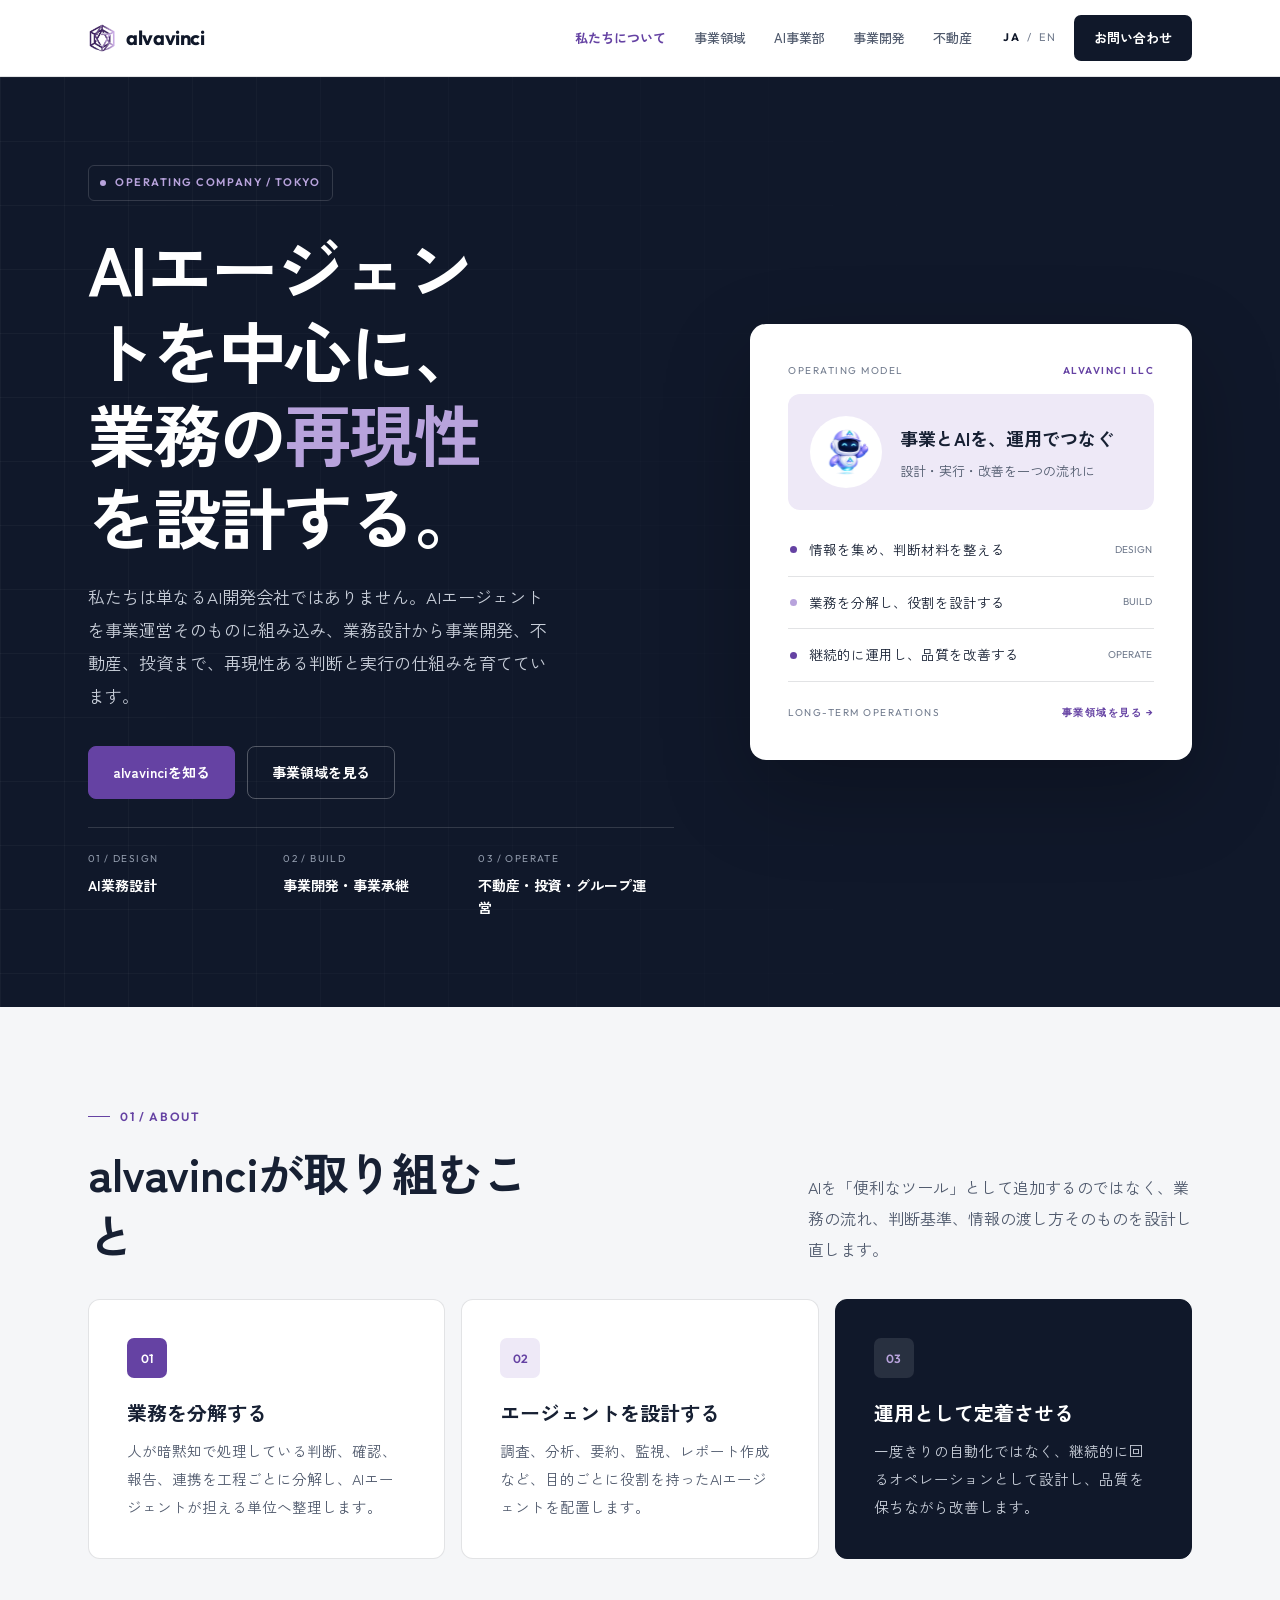
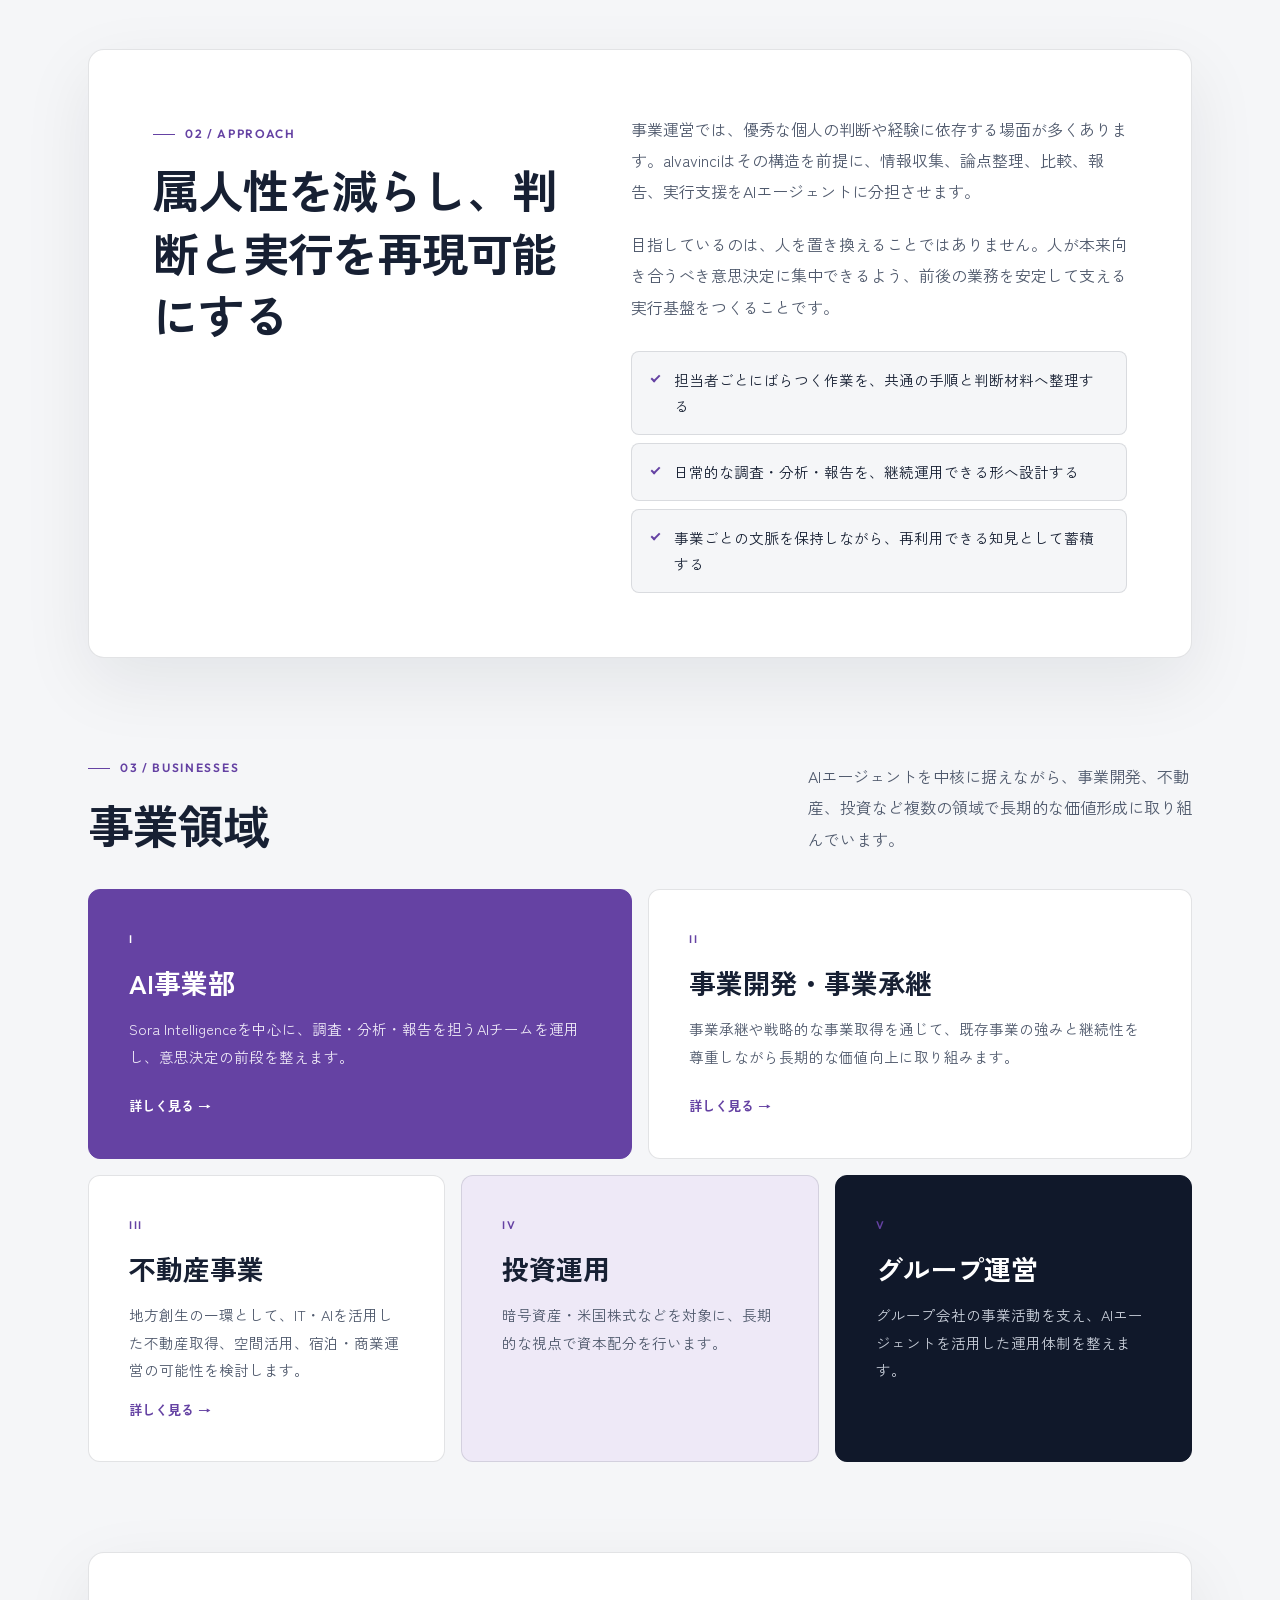
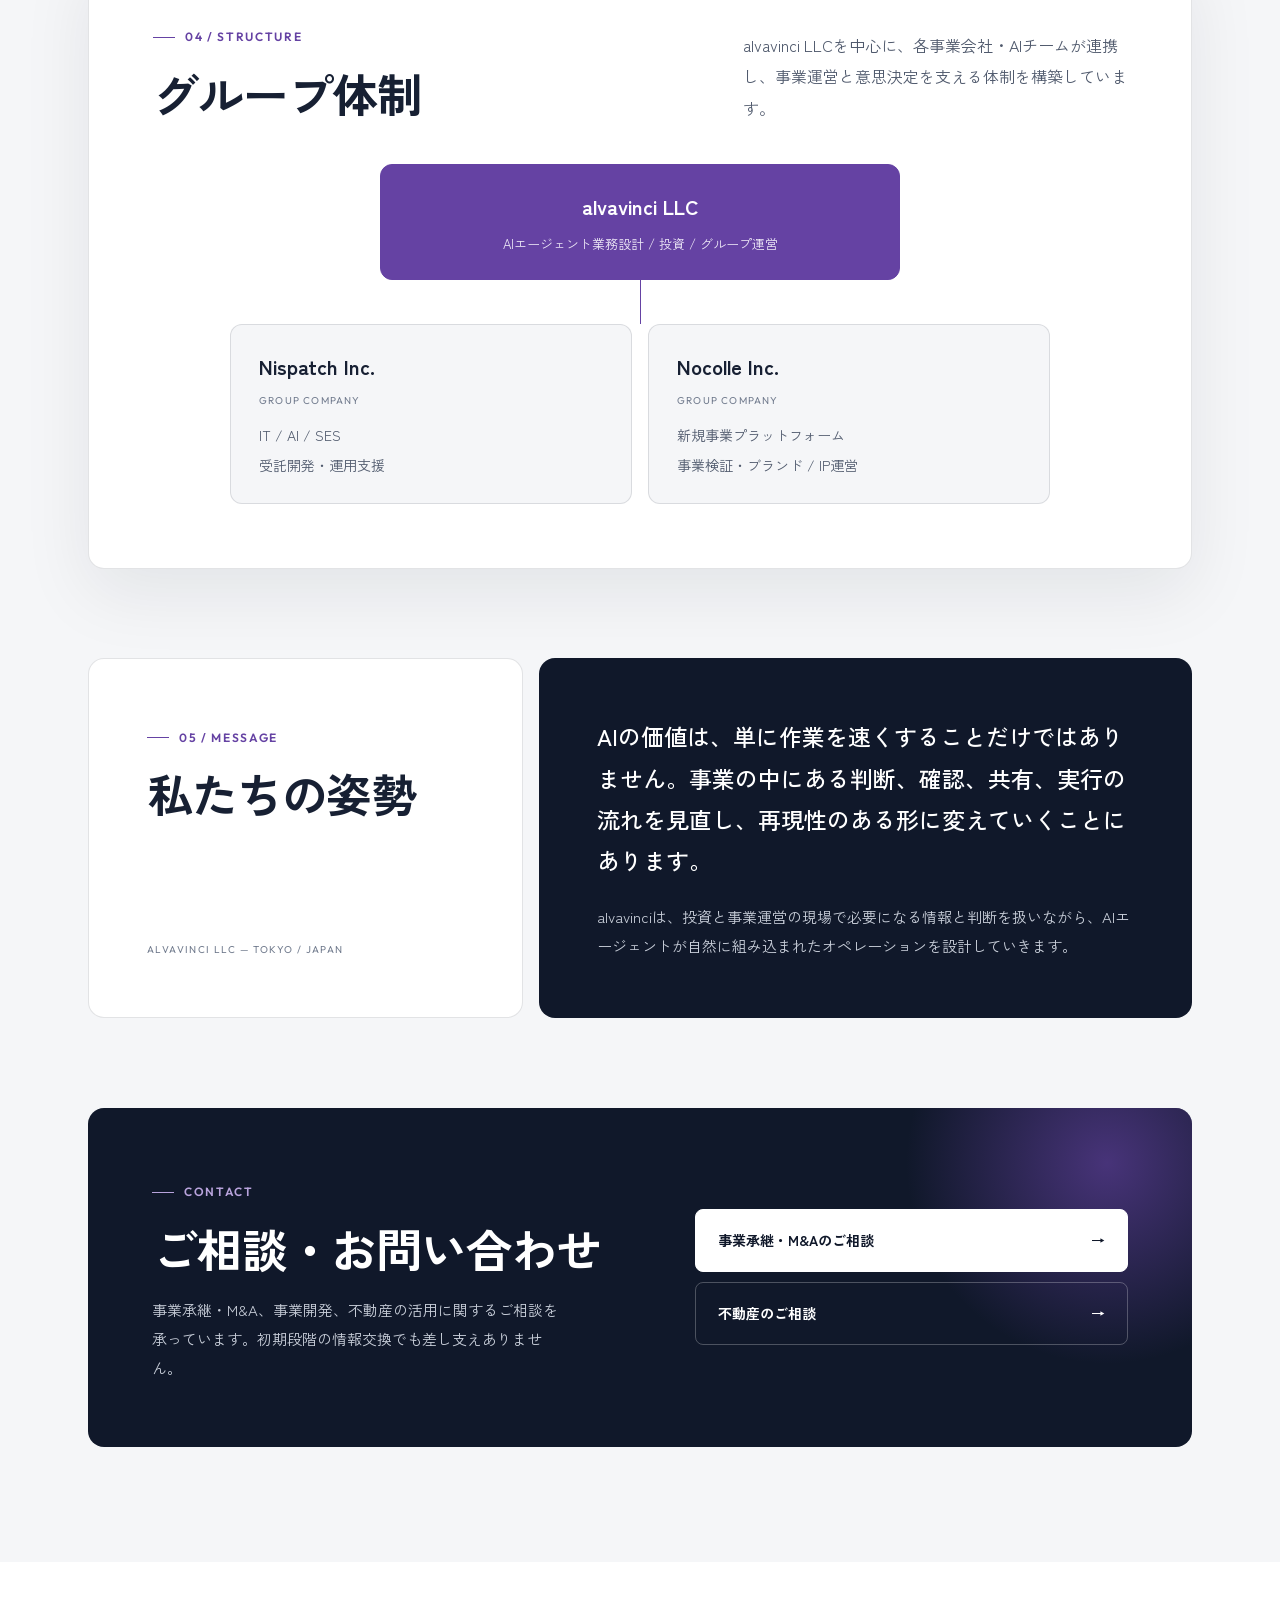
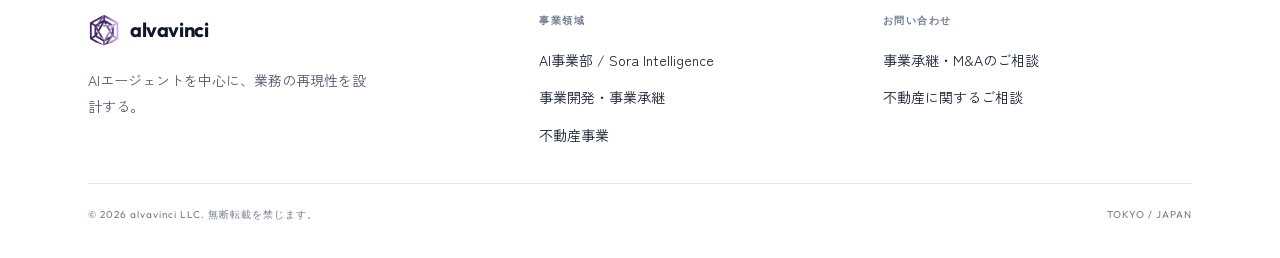
==== commit a4755ae9: "feat(site): コーポレートデザインとSEOを刷新" ====
--- a/index.html
+++ b/index.html
@@ -10,7 +10,8 @@
     <meta name="keywords" content="alvavinci, AIエージェント, Agentic Automation, 業務自動化, 業務設計, AI開発, オペレーション設計, Sora Intelligence, 事業開発, 事業承継, 不動産事業, 投資運用">
     <meta name="author" content="alvavinci LLC">
     <meta name="robots" content="index, follow">
-    <meta name="theme-color" content="#F3F0FF">
+    <meta name="theme-color" content="#10182A">
+    <meta name="color-scheme" content="light">
     <link rel="canonical" href="https://alvavinci.com/">
     <link rel="alternate" hreflang="ja" href="https://alvavinci.com/">
     <link rel="alternate" hreflang="en" href="https://alvavinci.com/en/">
@@ -20,17 +21,19 @@
     <meta property="og:url" content="https://alvavinci.com/">
     <meta property="og:title" content="alvavinci LLC | AIエージェントによる業務設計・実行基盤">
     <meta property="og:description" content="alvavinci LLCは、業務プロセスを分解し、AIエージェントを中心に再設計する会社です。属人性を減らし、再現性ある判断と実行を可能にするオペレーションを構築します。">
-    <meta property="og:image" content="https://alvavinci.com/og-image.jpg">
+    <meta property="og:image" content="https://alvavinci.com/og-image.png">
+    <meta property="og:image:type" content="image/png">
     <meta property="og:image:width" content="1200">
     <meta property="og:image:height" content="630">
-    <meta property="og:image:alt" content="alvavinci — AI AGENTS × REPEATABLE OPERATIONS">
+    <meta property="og:image:alt" content="alvavinci LLC — AIエージェントを中心に、業務の再現性を設計する。">
     <meta property="og:site_name" content="alvavinci LLC">
     <meta property="og:locale" content="ja_JP">
+    <meta property="og:locale:alternate" content="en_US">
     <meta name="twitter:card" content="summary_large_image">
     <meta name="twitter:title" content="alvavinci LLC | AIエージェントによる業務設計・実行基盤">
     <meta name="twitter:description" content="alvavinci LLCは、業務プロセスを分解し、AIエージェントを中心に再設計する会社です。属人性を減らし、再現性ある判断と実行を可能にするオペレーションを構築します。">
-    <meta name="twitter:image" content="https://alvavinci.com/og-image.jpg">
-    <meta name="twitter:image:alt" content="alvavinci — AI AGENTS × REPEATABLE OPERATIONS">
+    <meta name="twitter:image" content="https://alvavinci.com/og-image.png">
+    <meta name="twitter:image:alt" content="alvavinci LLC — AIエージェントを中心に、業務の再現性を設計する。">
 
     <link rel="icon" type="image/svg+xml" href="favicon.svg">
     <link rel="apple-touch-icon" href="apple-touch-icon.png">
@@ -38,7 +41,7 @@
     <link rel="preconnect" href="https://fonts.googleapis.com">
     <link rel="preconnect" href="https://fonts.gstatic.com" crossorigin>
     <link rel="stylesheet"
-        href="https://fonts.googleapis.com/css2?family=Zen+Kaku+Gothic+New:wght@400;500;700;900&amp;family=Outfit:wght@400;600;800&amp;family=Space+Grotesk:wght@400;500;700&amp;display=swap">
+        href="https://fonts.googleapis.com/css2?family=Zen+Kaku+Gothic+New:wght@400;500;700&amp;family=Outfit:wght@400;500;600;700&amp;display=swap">
     <link rel="stylesheet" href="assets/css/style.css">
 
     <script async src="https://www.googletagmanager.com/gtag/js?id=G-N91RPM3GYC"></script>
@@ -110,34 +113,32 @@
                 <div class="hero-grid">
                     <div class="hero-main">
                         <div class="hero-card reveal">
-                            <span class="badge"><i aria-hidden="true"></i>12 AGENTS RUNNING</span>
+                            <span class="badge"><i aria-hidden="true"></i>OPERATING COMPANY / TOKYO</span>
                             <h1 class="hero-title">AIエージェントを中心に、業務の<mark>再現性</mark>を設計する。</h1>
                             <p class="hero-lead">私たちは単なるAI開発会社ではありません。AIエージェントを事業運営そのものに組み込み、業務設計から事業開発、不動産、投資まで、再現性ある判断と実行の仕組みを育てています。</p>
                             <div class="btn-row"><a href="#about" class="btn btn--primary">alvavinciを知る</a><a href="#business" class="btn">事業領域を見る</a></div>
                         </div>
                         <div class="readout reveal d1">
-                            <div><p class="readout-key">AI Agents</p><p class="readout-val">調査・分析・報告</p></div>
-                            <div><p class="readout-key">Operations</p><p class="readout-val">業務分解・再設計</p></div>
-                            <div><p class="readout-key">Portfolio</p><p class="readout-val">運営・投資・事業開発</p></div>
+                            <div><p class="readout-key">01 / Design</p><p class="readout-val">AI業務設計</p></div>
+                            <div><p class="readout-key">02 / Build</p><p class="readout-val">事業開発・事業承継</p></div>
+                            <div><p class="readout-key">03 / Operate</p><p class="readout-val">不動産・投資・グループ運営</p></div>
                         </div>
                     </div>
                     <aside class="lane reveal d2">
-                        <div class="lane-head"><span>AGENT ACTIVITY</span><b>LIVE</b></div>
+                        <div class="lane-head"><span>OPERATING MODEL</span><b>ALVAVINCI LLC</b></div>
                         <div class="lane-agent">
                             <picture>
                                 <source srcset="assets/images/alvin-mascot.webp" type="image/webp">
                                 <img src="assets/images/alvin-mascot.png" alt="alvavinciのAIエージェントキャラクター Alvin" width="1024" height="1024" decoding="async">
                             </picture>
-                            <div><h3>Alvin</h3><p>業務フローを整理中</p></div>
+                            <div><h3>事業とAIを、運用でつなぐ</h3><p>設計・実行・改善を一つの流れに</p></div>
                         </div>
                         <ul class="lane-rows">
-                            <li><i aria-hidden="true"></i><p>市場調査レポートを生成</p><time>00:42</time></li>
-                            <li class="is-alt"><i aria-hidden="true"></i><p>承継候補の一次スクリーニング</p><time>03:15</time></li>
-                            <li><i aria-hidden="true"></i><p>物件データの差分監視</p><time>11:07</time></li>
-                            <li><i aria-hidden="true"></i><p>週次オペレーション報告の要約</p><time>24:00</time></li>
-                            <li class="is-alt"><i aria-hidden="true"></i><p>グループ各社の稼働レポート集約</p><time>36:20</time></li>
+                            <li><i aria-hidden="true"></i><p>情報を集め、判断材料を整える</p><span class="lane-stage">DESIGN</span></li>
+                            <li class="is-alt"><i aria-hidden="true"></i><p>業務を分解し、役割を設計する</p><span class="lane-stage">BUILD</span></li>
+                            <li><i aria-hidden="true"></i><p>継続的に運用し、品質を改善する</p><span class="lane-stage">OPERATE</span></li>
                         </ul>
-                        <div class="lane-foot"><span>OPERATIONS / TOKYO</span><a href="#structure">&rarr; 稼働状況を見る</a></div>
+                        <div class="lane-foot"><span>LONG-TERM OPERATIONS</span><a href="#business">事業領域を見る &rarr;</a></div>
                     </aside>
                 </div>
             </div>
@@ -164,7 +165,7 @@
                         <div><span class="eyebrow">02 / Approach</span><h2 class="sec-title">属人性を減らし、判断と実行を再現可能にする</h2></div>
                         <div>
                             <div class="prose"><p>事業運営では、優秀な個人の判断や経験に依存する場面が多くあります。alvavinciはその構造を前提に、情報収集、論点整理、比較、報告、実行支援をAIエージェントに分担させます。</p><p>目指しているのは、人を置き換えることではありません。人が本来向き合うべき意思決定に集中できるよう、前後の業務を安定して支える実行基盤をつくることです。</p></div>
-                            <div style="height:28px"></div>
+                            <div class="section-spacer" aria-hidden="true"></div>
                 <ul class="checks reveal d1">
                     <li>担当者ごとにばらつく作業を、共通の手順と判断材料へ整理する</li>
                     <li>日常的な調査・分析・報告を、継続運用できる形へ設計する</li>
--- a/assets/css/style.css
+++ b/assets/css/style.css
@@ -1,1517 +1,264 @@
 @charset "UTF-8";
 
-/* =====================================================================
-   alvavinci LLC — corporate site
-   Theme: Kinetic Console
-   ラベンダーの紙面に白いカードを敷き、稼働ログだけを濃色のコンソールとして
-   立ち上げる。紫は社ロゴの実測値、アクセントはライム。
-   ビルド工程なし。トークンはすべて :root に集約。
-   ===================================================================== */
-
-/* ---------------------------------------------------------------
-   1. トークン
-   --------------------------------------------------------------- */
+/* alvavinci LLC — Corporate Identity 2026 */
 :root {
-    --bg: #F3F0FF;
-    --panel: #FFFFFF;
-    --panel-quiet: #DDD3FF;
-    --ink-panel: #0E0B1F;
-    --ink-panel-2: #1B1638;
-
-    --ink: #0E0B1F;
-    --ink-2: #4A4470;
-    --ink-3: #7C74A0;
-    --on-dark: #FFFFFF;
-    --on-dark-2: #B7B0D8;
-
-    --primary: #5B2E96;
-    --primary-deep: #402060;
-    --primary-ink: #E3DCFF;
-    --primary-2: #8C63C0;
-    --accent: #C6FF3D;
-    --lilac: #D3B6E6;
-
-    --line: rgba(14, 11, 31, .10);
-
-    --f-body: "Zen Kaku Gothic New", "Noto Sans JP", -apple-system, BlinkMacSystemFont, "Segoe UI", sans-serif;
-    --f-latin: "Outfit", sans-serif;
-    --f-mono: "Space Grotesk", ui-monospace, SFMono-Regular, Menlo, monospace;
-
-    --wrap: 1240px;
-    --gutter: clamp(20px, 3vw, 32px);
-    --gap: 16px;
-    --r-lg: 32px;
-    --r: 26px;
-    --r-sm: 18px;
-    --pill: 999px;
-    --ease: cubic-bezier(.22, .61, .36, 1);
-}
-
-/* ---------------------------------------------------------------
-   2. リセット
-   --------------------------------------------------------------- */
-*,
-*::before,
-*::after {
-    box-sizing: border-box;
-}
-
-html {
-    -webkit-text-size-adjust: 100%;
-    scroll-behavior: smooth;
-    scroll-padding-top: 96px;
-}
-
-body {
-    margin: 0;
-    background: var(--bg);
-    color: var(--ink);
-    font-family: var(--f-body);
-    font-size: 16px;
-    line-height: 1.8;
-    font-feature-settings: "palt" 1;
-    -webkit-font-smoothing: antialiased;
-    overflow-x: hidden;
-}
-
-html[lang="en"] body {
-    font-family: var(--f-latin);
-    line-height: 1.7;
-}
-
-img {
-    max-width: 100%;
-    height: auto;
-    display: block;
-}
-
-a {
-    color: inherit;
-    text-decoration: none;
-}
-
-a:hover {
-    color: var(--primary);
-}
-
-ul {
-    margin: 0;
-    padding: 0;
-    list-style: none;
-}
-
-h1, h2, h3, h4, h5, p, figure, blockquote {
-    margin: 0;
-}
-
-button {
-    font: inherit;
-    color: inherit;
-    background: none;
-    border: 0;
-    cursor: pointer;
-}
-
-::selection {
-    background: var(--accent);
-    color: var(--ink);
-}
-
-:focus-visible {
-    outline: 2px solid var(--primary);
-    outline-offset: 3px;
-}
-
-.visually-hidden {
-    position: absolute;
-    width: 1px;
-    height: 1px;
-    margin: -1px;
-    padding: 0;
-    overflow: hidden;
-    clip: rect(0 0 0 0);
-    white-space: nowrap;
-    border: 0;
-}
-
-/* ---------------------------------------------------------------
-   3. レイアウト
-   --------------------------------------------------------------- */
-.container {
-    width: 100%;
-    max-width: var(--wrap);
-    margin-inline: auto;
-    padding-inline: var(--gutter);
-}
-
-.sec {
-    padding-block: 40px 20px;
-}
-
-.sec--first {
-    padding-top: 16px;
-}
-
-.sec--last {
-    padding-bottom: 60px;
-}
-
-.panel-lg {
-    background: var(--panel);
-    border-radius: var(--r-lg);
-    padding: clamp(28px, 4vw, 56px);
-}
-
-.split {
-    display: grid;
-    gap: clamp(28px, 4vw, 56px);
-    align-items: start;
-}
-
-@media (min-width: 900px) {
-    .split {
-        grid-template-columns: .9fr 1.1fr;
-    }
-}
-
-/* ---------------------------------------------------------------
-   4. タイポグラフィ
-   --------------------------------------------------------------- */
-.eyebrow {
-    display: inline-block;
-    font-family: var(--f-mono);
-    font-size: 12px;
-    font-weight: 700;
-    letter-spacing: .14em;
-    text-transform: uppercase;
-    color: var(--primary);
-    line-height: 1;
-}
-
-.sec-title {
-    font-size: clamp(26px, 3.4vw, 40px);
-    font-weight: 900;
-    line-height: 1.36;
-    letter-spacing: -.02em;
-    margin-top: 12px;
-}
-
-html[lang="en"] .sec-title {
-    font-weight: 800;
-    line-height: 1.2;
-    letter-spacing: -.025em;
-}
-
-.sec-lead {
-    max-width: 46ch;
-    color: var(--ink-2);
-    font-size: 15px;
-    line-height: 1.9;
-}
-
-.sec-head {
-    display: flex;
-    flex-wrap: wrap;
-    align-items: flex-end;
-    justify-content: space-between;
-    gap: 24px;
-    margin-bottom: 26px;
-    padding-inline: 6px;
-}
-
-.panel-lg .sec-head {
-    padding-inline: 0;
-    margin-bottom: 32px;
-}
-
-.prose p {
-    color: var(--ink-2);
-    font-size: 15.5px;
-    line-height: 1.95;
-}
-
-.prose p + p {
-    margin-top: 20px;
-}
-
-/* ---------------------------------------------------------------
-   5. ヘッダー
-   --------------------------------------------------------------- */
-.site-header {
-    position: sticky;
-    top: 0;
-    z-index: 100;
-    background: rgba(243, 240, 255, .82);
-    backdrop-filter: blur(14px) saturate(140%);
-    -webkit-backdrop-filter: blur(14px) saturate(140%);
-}
-
-.header-inner {
-    display: flex;
-    align-items: center;
-    gap: 16px;
-    padding-block: 16px;
-}
-
-.brand {
-    display: inline-flex;
-    align-items: center;
-    gap: 10px;
-    margin-right: auto;
-    font-family: var(--f-latin);
-    font-weight: 800;
-    font-size: 19px;
-    letter-spacing: -.01em;
-    color: var(--ink);
-}
-
-.brand img {
-    height: 30px;
-    width: auto;
-}
-
-.brand:hover {
-    color: var(--ink);
-}
-
-.nav {
-    display: none;
-}
-
-.nav-list {
-    display: flex;
-    gap: 4px;
-    background: var(--panel);
-    padding: 6px;
-    border-radius: var(--pill);
-}
-
-.nav-link {
-    display: block;
-    padding: 8px 16px;
-    border-radius: var(--pill);
-    font-size: 13px;
-    font-weight: 500;
-    transition: background .25s var(--ease), color .25s var(--ease);
-}
-
-.nav-link:hover {
-    background: var(--bg);
-    color: var(--ink);
-}
-
-.nav-link[aria-current="page"] {
-    background: var(--ink-panel);
-    color: var(--on-dark);
-}
-
-.lang {
-    display: flex;
-    align-items: center;
-    gap: 8px;
-    font-family: var(--f-mono);
-    font-size: 11.5px;
-    letter-spacing: .14em;
-    color: var(--ink-3);
-}
-
-.lang .is-active {
-    color: var(--primary);
-    font-weight: 700;
-}
-
-.lang span[aria-hidden] {
-    opacity: .5;
-}
-
-.header-cta {
-    display: none;
-    padding: 11px 20px;
-    border-radius: var(--pill);
-    background: var(--primary);
-    color: var(--on-dark);
-    font-size: 13px;
-    font-weight: 700;
-}
-
-.header-cta:hover {
-    background: var(--primary-deep);
-    color: var(--on-dark);
-}
-
-.hamburger {
-    display: inline-flex;
-    flex-direction: column;
-    justify-content: center;
-    gap: 5px;
-    width: 44px;
-    height: 44px;
-    padding: 0 10px;
-    border-radius: var(--pill);
-    background: var(--panel);
-}
-
-.hamburger i {
-    display: block;
-    height: 2px;
-    border-radius: 2px;
-    background: var(--ink);
-    transition: transform .35s var(--ease), opacity .25s var(--ease);
-}
-
-.hamburger[aria-expanded="true"] i:nth-child(1) {
-    transform: translateY(7px) rotate(45deg);
-}
-
-.hamburger[aria-expanded="true"] i:nth-child(2) {
-    opacity: 0;
-}
-
-.hamburger[aria-expanded="true"] i:nth-child(3) {
-    transform: translateY(-7px) rotate(-45deg);
-}
-
-.drawer {
-    position: fixed;
-    inset: 76px var(--gutter) auto;
-    z-index: 99;
-    background: var(--panel);
-    border-radius: var(--r);
-    box-shadow: 0 24px 60px rgba(14, 11, 31, .18);
-    display: grid;
-    gap: 2px;
-    padding: 12px;
-    transform: translateY(-10px);
-    opacity: 0;
-    visibility: hidden;
-    transition: opacity .3s var(--ease), transform .35s var(--ease), visibility .35s;
-}
-
-.drawer.is-open {
-    opacity: 1;
-    visibility: visible;
-    transform: none;
-}
-
-.drawer a {
-    display: flex;
-    justify-content: space-between;
-    align-items: baseline;
-    gap: 16px;
-    padding: 15px 16px;
-    border-radius: var(--r-sm);
-    font-size: 15px;
-    font-weight: 500;
-}
-
-.drawer a:hover {
-    background: var(--bg);
-    color: var(--ink);
-}
-
-.drawer a span {
-    font-family: var(--f-mono);
-    font-size: 10px;
-    letter-spacing: .18em;
-    color: var(--ink-3);
-}
-
-@media (min-width: 1080px) {
-    .nav {
-        display: block;
-    }
-
-    .header-cta {
-        display: inline-flex;
-    }
-
-    .hamburger,
-    .drawer {
-        display: none;
-    }
-}
-
-/* ---------------------------------------------------------------
-   6. ボタン
-   --------------------------------------------------------------- */
-.btn {
-    display: inline-flex;
-    align-items: center;
-    gap: 10px;
-    padding: 16px 30px;
-    border: 1.5px solid var(--line);
-    border-radius: var(--pill);
-    font-size: 14px;
-    font-weight: 700;
-    transition: background .3s var(--ease), color .3s var(--ease), border-color .3s var(--ease);
-}
-
-.btn:hover {
-    background: var(--ink-panel);
-    border-color: var(--ink-panel);
-    color: var(--on-dark);
-}
-
-.btn--primary {
-    background: var(--primary);
-    border-color: var(--primary);
-    color: var(--on-dark);
-    font-weight: 800;
-}
-
-.btn--primary:hover {
-    background: var(--primary-deep);
-    border-color: var(--primary-deep);
-    color: var(--on-dark);
-}
-
-.btn-row {
-    display: flex;
-    flex-wrap: wrap;
-    gap: 12px;
-    margin-top: 32px;
-}
-
-/* ---------------------------------------------------------------
-   7. ヒーロー
-   --------------------------------------------------------------- */
-.hero {
-    padding-block: 16px 20px;
-}
-
-.hero-grid {
-    display: grid;
-    gap: var(--gap);
-    align-items: stretch;
-}
-
-@media (min-width: 1000px) {
-    .hero-grid {
-        grid-template-columns: 1.06fr .94fr;
-    }
-}
-
-.hero-main {
-    display: flex;
-    flex-direction: column;
-    gap: var(--gap);
-}
-
-.hero-card {
-    position: relative;
-    flex: 1;
-    background: var(--panel);
-    border-radius: 28px;
-    padding: clamp(28px, 3.6vw, 46px) clamp(24px, 3.2vw, 42px) 40px;
-    overflow: hidden;
-}
-
-.hero-card::after {
-    content: "";
-    position: absolute;
-    right: -90px;
-    bottom: -110px;
-    width: 300px;
-    height: 300px;
-    border-radius: 50%;
-    background: var(--primary);
-    opacity: .07;
-}
-
-.hero-card > * {
-    position: relative;
-    z-index: 1;
-}
-
-.badge {
-    display: inline-flex;
-    align-items: center;
-    gap: 9px;
-    padding: 8px 15px;
-    border-radius: var(--pill);
-    background: var(--bg);
-    font-family: var(--f-mono);
-    font-size: 11.5px;
-    font-weight: 700;
-    letter-spacing: .12em;
-    color: var(--primary);
-}
-
-.badge i {
-    width: 7px;
-    height: 7px;
-    border-radius: 50%;
-    background: currentColor;
-    animation: blink 1.6s infinite;
-}
-
-@keyframes blink {
-    0%, 100% { opacity: 1; }
-    50% { opacity: .25; }
-}
-
-.hero-title {
-    font-size: clamp(30px, 4.6vw, 56px);
-    font-weight: 900;
-    line-height: 1.24;
-    letter-spacing: -.025em;
-    margin-block: 24px 20px;
-    text-wrap: pretty;
-}
-
-html[lang="en"] .hero-title {
-    font-weight: 800;
-    line-height: 1.14;
-    letter-spacing: -.03em;
-}
-
-.hero-title mark {
-    background: linear-gradient(transparent 62%, var(--accent) 62%);
-    color: inherit;
-}
-
-.hero-lead {
-    max-width: 48ch;
-    color: var(--ink-2);
-    font-size: clamp(15px, 1.3vw, 16.5px);
-    line-height: 1.9;
-}
-
-/* 計器読み値 */
-.readout {
-    display: grid;
-    grid-template-columns: repeat(auto-fit, minmax(200px, 1fr));
-    gap: var(--gap);
-}
-
-.readout div {
-    background: var(--panel);
-    border-radius: 22px;
-    padding: 24px;
-}
-
-.readout-key {
-    font-family: var(--f-mono);
-    font-size: 10.5px;
-    letter-spacing: .14em;
-    color: var(--ink-3);
-}
-
-.readout-val {
-    margin-top: 10px;
-    font-size: 17px;
-    font-weight: 800;
-    line-height: 1.55;
-}
-
-/* エージェント稼働レーン */
-.lane {
-    display: flex;
-    flex-direction: column;
-    gap: 14px;
-    background: var(--ink-panel);
-    color: var(--on-dark);
-    border-radius: 28px;
-    padding: 26px;
-}
-
-.lane-head {
-    display: flex;
-    align-items: center;
-    justify-content: space-between;
-    font-family: var(--f-mono);
-    font-size: 11px;
-    letter-spacing: .14em;
-    color: #8C84B4;
-}
-
-.lane-head b {
-    color: var(--accent);
-    font-weight: 500;
-}
-
-.lane-agent {
-    display: flex;
-    align-items: center;
-    gap: 18px;
-    background: var(--accent);
-    color: var(--ink);
-    border-radius: 22px;
-    padding: 22px;
-}
-
-.lane-agent picture {
-    display: inline-flex;
-    align-items: center;
-    justify-content: center;
-    width: 84px;
-    height: 84px;
-    flex: none;
-    border-radius: 50%;
-    background: rgba(255, 255, 255, .36);
-    overflow: hidden;
-}
-
-.lane-agent img {
-    width: 88%;
-}
-
-.lane-agent h3 {
-    font-size: 17px;
-    font-weight: 900;
-    letter-spacing: -.01em;
-}
-
-.lane-agent p {
-    margin-top: 6px;
-    font-size: 13.5px;
-    font-weight: 500;
-    line-height: 1.7;
-}
-
-.lane-rows {
-    display: grid;
-    gap: 10px;
-}
-
-.lane-rows li {
-    display: flex;
-    align-items: center;
-    gap: 12px;
-    background: var(--ink-panel-2);
-    border-radius: 16px;
-    padding: 16px 18px;
-}
-
-.lane-rows i {
-    width: 7px;
-    height: 7px;
-    flex: none;
-    border-radius: 50%;
-    background: var(--accent);
-}
-
-.lane-rows li.is-alt i {
-    background: var(--primary-2);
-}
-
-.lane-rows p {
-    flex: 1;
-    font-size: 13.5px;
-    line-height: 1.6;
-}
-
-.lane-rows time {
-    font-family: var(--f-mono);
-    font-size: 11px;
-    color: #8C84B4;
-}
-
-.lane-foot {
-    margin-top: auto;
-    padding-top: 16px;
-    display: flex;
-    align-items: center;
-    justify-content: space-between;
-    gap: 12px;
-    border-top: 1px solid rgba(255, 255, 255, .12);
-    font-family: var(--f-mono);
-    font-size: 11px;
-    letter-spacing: .1em;
-    color: #8C84B4;
-}
-
-.lane-foot a {
-    color: var(--accent);
-}
-
-/* 下層ページのヒーロー */
-.page-hero {
-    padding-block: 16px 20px;
-}
-
-.page-hero .panel-lg {
-    position: relative;
-    overflow: hidden;
-}
-
-.page-hero .panel-lg > * {
-    position: relative;
-    z-index: 1;
-}
-
-.page-hero-grid {
-    display: grid;
-    gap: clamp(28px, 4vw, 56px);
-    align-items: center;
-}
-
-@media (min-width: 900px) {
-    .page-hero-grid {
-        grid-template-columns: 1.25fr .75fr;
-    }
-}
-
-.page-hero-title {
-    font-size: clamp(28px, 4.4vw, 52px);
-    font-weight: 900;
-    line-height: 1.26;
-    letter-spacing: -.025em;
-    margin-block: 16px 22px;
-    max-width: 26ch;
-}
-
-html[lang="en"] .page-hero-title {
-    font-weight: 800;
-    line-height: 1.14;
-    letter-spacing: -.03em;
-}
-
-.page-hero p {
-    color: var(--ink-2);
-    font-size: 15.5px;
-    line-height: 1.95;
-}
-
-.lead-cols {
-    display: grid;
-    gap: clamp(20px, 3vw, 44px);
-    max-width: 1000px;
-}
-
-@media (min-width: 760px) {
-    .lead-cols {
-        grid-template-columns: repeat(2, minmax(0, 1fr));
-    }
-}
-
-.crumbs {
-    display: flex;
-    flex-wrap: wrap;
-    gap: 8px;
-    font-family: var(--f-mono);
-    font-size: 11px;
-    letter-spacing: .12em;
-    color: var(--ink-3);
-    margin-bottom: 22px;
-}
-
-.crumbs b {
-    color: var(--primary);
-    font-weight: 400;
-}
-
-/* キャラクター図版 */
-.figure-tile {
-    background: var(--accent);
-    border-radius: var(--r);
-    padding: 26px;
-}
-
-.figure-tile img {
-    border-radius: 18px;
-    width: 100%;
-}
-
-.figure-tile figcaption {
-    margin-top: 16px;
-    display: flex;
-    justify-content: space-between;
-    gap: 12px;
-    font-family: var(--f-mono);
-    font-size: 11px;
-    letter-spacing: .12em;
-    color: rgba(14, 11, 31, .6);
-}
-
-.figure-tile figcaption b {
-    color: var(--ink);
-    font-weight: 700;
-}
-
-/* ---------------------------------------------------------------
-   8. タイル / ベント
-   --------------------------------------------------------------- */
-.tiles {
-    display: grid;
-    gap: var(--gap);
-}
-
-@media (min-width: 700px) {
-    .tiles--3,
-    .tiles--4 {
-        grid-template-columns: repeat(2, 1fr);
-    }
-}
-
-@media (min-width: 1000px) {
-    .tiles--3 {
-        grid-template-columns: repeat(3, 1fr);
-    }
-
-    .tiles--4 {
-        grid-template-columns: repeat(4, 1fr);
-    }
-}
-
-@media (min-width: 700px) {
-    .tiles--2 {
-        grid-template-columns: repeat(2, 1fr);
-    }
-}
-
-.tile {
-    background: var(--panel);
-    border-radius: var(--r);
-    padding: 32px 28px;
-}
-
-.tile h3 {
-    font-size: 21px;
-    font-weight: 800;
-    letter-spacing: -.01em;
-    margin-block: 18px 10px;
-}
-
-.tile p {
-    color: var(--ink-2);
-    font-size: 14.5px;
-    line-height: 1.9;
-}
-
-.tile-no {
-    display: inline-flex;
-    align-items: center;
-    justify-content: center;
-    width: 44px;
-    height: 44px;
-    border-radius: 14px;
-    background: var(--panel-quiet);
-    font-family: var(--f-mono);
-    font-size: 14px;
-    font-weight: 700;
-}
-
-.tile-no--accent {
-    background: var(--accent);
-}
-
-.tile--dark {
-    background: var(--ink-panel);
-    color: var(--on-dark);
-}
-
-.tile--dark p {
-    color: var(--on-dark-2);
-}
-
-.tile--dark .tile-no {
-    background: var(--primary);
-    color: var(--on-dark);
-}
-
-.tile--quiet {
-    background: var(--bg);
-}
-
-.tile--quiet .tile-label {
-    font-family: var(--f-mono);
-    font-size: 11.5px;
-    font-weight: 700;
-    letter-spacing: .16em;
-    color: var(--primary);
-}
-
-.panel-lg .tile--quiet {
-    background: var(--bg);
-}
-
-/* 事業領域のベント */
-.bento {
-    display: grid;
-    gap: var(--gap);
-}
-
-@media (min-width: 700px) {
-    .bento {
-        grid-template-columns: repeat(2, 1fr);
-    }
-}
-
-@media (min-width: 1080px) {
-    .bento {
-        grid-template-columns: repeat(6, 1fr);
-    }
-
-    .bento > .is-wide {
-        grid-column: span 3;
-    }
-
-    .bento > .is-half {
-        grid-column: span 2;
-    }
-}
-
-.bento > * {
-    display: flex;
-    flex-direction: column;
-    gap: 14px;
-    background: var(--panel);
-    border-radius: var(--r);
-    padding: 32px 30px;
-    transition: transform .35s var(--ease);
-}
-
-.bento a:hover {
-    transform: translateY(-3px);
-    color: var(--ink);
-}
-
-.bento .mark {
-    font-family: var(--f-mono);
-    font-size: 11px;
-    letter-spacing: .16em;
-    color: var(--ink-3);
-}
-
-.bento h3 {
-    font-size: 24px;
-    font-weight: 900;
-    letter-spacing: -.015em;
-}
-
-.bento .is-half h3 {
-    font-size: 21px;
-    font-weight: 800;
-}
-
-.bento p {
-    flex: 1;
-    color: var(--ink-2);
-    font-size: 14.5px;
-    line-height: 1.9;
-}
-
-.bento .more {
-    font-size: 13px;
-    font-weight: 800;
-    color: var(--primary);
-}
-
-.bento .is-primary {
-    background: var(--primary);
-    color: var(--on-dark);
-}
-
-.bento .is-primary p {
-    color: var(--primary-ink);
-}
-
-.bento .is-primary .mark,
-.bento .is-primary .more {
-    color: var(--accent);
-}
-
-.bento .is-accent {
-    background: var(--accent);
-}
-
-.bento .is-accent .mark {
-    color: rgba(14, 11, 31, .55);
-}
-
-.bento .is-accent p {
-    color: rgba(14, 11, 31, .78);
-}
-
-.bento .is-dark {
-    background: var(--ink-panel);
-    color: var(--on-dark);
-}
-
-.bento .is-dark p {
-    color: var(--on-dark-2);
-}
-
-.bento .is-dark .mark {
-    color: #8C84B4;
-}
-
-/* ---------------------------------------------------------------
-   9. チェックリスト / 引用 / 手順 / 系統図
-   --------------------------------------------------------------- */
-.checks {
-    display: grid;
-    gap: 10px;
-}
-
-.checks li {
-    display: flex;
-    gap: 14px;
-    align-items: flex-start;
-    background: var(--bg);
-    border-radius: var(--r-sm);
-    padding: 18px 22px;
-    font-size: 14.5px;
-    line-height: 1.9;
-}
-
-.checks li::before {
-    content: "";
-    flex: none;
-    width: 22px;
-    height: 22px;
-    margin-top: 5px;
-    border-radius: 8px;
-    background: var(--accent);
-}
-
-.checks--on-bg li {
-    background: var(--panel);
-}
-
-.checks--on-bg li::before {
-    background: var(--primary);
-}
-
-.quote-grid {
-    display: grid;
-    gap: clamp(20px, 3vw, 40px);
-    align-items: stretch;
-}
-
-@media (min-width: 900px) {
-    .quote-grid {
-        grid-template-columns: .8fr 1.2fr;
-    }
-}
-
-.quote-side {
-    display: flex;
-    flex-direction: column;
-    justify-content: space-between;
-    gap: 24px;
-    background: var(--accent);
-    border-radius: var(--r-lg);
-    padding: clamp(28px, 3.4vw, 44px);
-}
-
-.quote-side .eyebrow,
-.quote-side .stamp {
-    color: rgba(14, 11, 31, .6);
-}
-
-.quote-side .stamp {
-    font-family: var(--f-mono);
-    font-size: 11.5px;
-    letter-spacing: .14em;
-}
-
-.quote {
-    display: flex;
-    flex-direction: column;
-    justify-content: center;
-    gap: 20px;
-    background: var(--ink-panel);
-    color: var(--on-dark);
-    border-radius: var(--r-lg);
-    padding: clamp(28px, 3.6vw, 52px);
-}
-
-.quote p {
-    font-size: 15.5px;
-    line-height: 1.95;
-    color: var(--on-dark-2);
-}
-
-.quote p:first-child {
-    font-size: clamp(16.5px, 1.8vw, 21px);
-    font-weight: 500;
-    line-height: 1.85;
-    letter-spacing: -.005em;
-    color: var(--on-dark);
-}
-
-.steps {
-    display: grid;
-    gap: var(--gap);
-}
-
-@media (min-width: 700px) {
-    .steps {
-        grid-template-columns: repeat(2, 1fr);
-    }
-}
-
-@media (min-width: 1080px) {
-    .steps {
-        grid-template-columns: repeat(4, 1fr);
-    }
-}
-
-.step {
-    background: var(--panel);
-    border-radius: var(--r);
-    padding: 30px 26px;
-}
-
-.step b {
-    font-family: var(--f-mono);
-    font-size: 30px;
-    font-weight: 700;
-    line-height: 1;
-    color: var(--primary);
-}
-
-.step h3 {
-    font-size: 19px;
-    font-weight: 800;
-    letter-spacing: -.01em;
-    margin-block: 16px 10px;
-}
-
-.step p {
-    color: var(--ink-2);
-    font-size: 14px;
-    line-height: 1.9;
-}
-
-.step--primary {
-    background: var(--primary);
-    color: var(--on-dark);
-}
-
-.step--primary b {
-    color: var(--accent);
-}
-
-.step--primary p {
-    color: var(--primary-ink);
-}
-
-/* 系統図 */
-.flow {
-    display: grid;
-    justify-items: center;
-    gap: 0;
-}
-
-.flow-node {
-    width: 100%;
-    max-width: 520px;
-    background: var(--bg);
-    border-radius: 24px;
-    padding: 24px 28px;
-    text-align: center;
-}
-
-.flow-node h3 {
-    font-size: 20px;
-    font-weight: 800;
-    letter-spacing: -.01em;
-}
-
-.flow-node p {
-    margin-top: 8px;
-    font-family: var(--f-mono);
-    font-size: 11px;
-    letter-spacing: .14em;
-    color: var(--ink-3);
-}
-
-.flow-node--primary {
-    background: var(--primary);
-    color: var(--on-dark);
-}
-
-.flow-node--primary p {
-    font-family: var(--f-body);
-    font-size: 13.5px;
-    letter-spacing: 0;
-    color: var(--primary-ink);
-}
-
-.flow-node--lead {
-    display: flex;
-    align-items: center;
-    gap: 20px;
-    text-align: left;
-    background: var(--primary);
-    color: var(--on-dark);
-    border-radius: var(--r);
-}
-
-.flow-node--lead picture {
-    display: inline-flex;
-    width: 78px;
-    height: 78px;
-    flex: none;
-    border-radius: 50%;
-    background: rgba(255, 255, 255, .16);
-    overflow: hidden;
-}
-
-.flow-node--lead img {
-    width: 100%;
-    height: 100%;
-    object-fit: cover;
-}
-
-.flow-node--lead h3 {
-    font-size: 22px;
-    font-weight: 900;
-    letter-spacing: -.015em;
-}
-
-.flow-node--lead p {
-    margin-top: 6px;
-    font-family: var(--f-body);
-    font-size: 13.5px;
-    letter-spacing: 0;
-    color: var(--primary-ink);
-}
-
-.flow-wire {
-    width: 3px;
-    height: 46px;
-    border-radius: 2px;
-    background: var(--panel-quiet);
-    position: relative;
-    overflow: hidden;
-}
-
-.flow-wire::after {
-    content: "";
-    position: absolute;
-    inset: 0;
-    background: linear-gradient(180deg, transparent, var(--accent), transparent);
-    animation: flow 2.6s linear infinite;
-}
-
-@keyframes flow {
-    from { transform: translateY(-100%); }
-    to { transform: translateY(100%); }
-}
-
-.flow-branches {
-    display: grid;
-    gap: var(--gap);
-    width: 100%;
-}
-
-@media (min-width: 760px) {
-    .flow-branches {
-        grid-template-columns: repeat(2, 1fr);
-    }
-
-    .flow-branches--3 {
-        grid-template-columns: repeat(3, 1fr);
-    }
-}
-
-.flow-branches--2 {
-    max-width: 820px;
-}
-
-.flow-branches .flow-node {
-    max-width: none;
-    text-align: left;
-}
-
-.flow-node ul {
-    margin-top: 14px;
-    display: grid;
-    gap: 6px;
-    font-size: 14px;
-    color: var(--ink-2);
-}
-
-.flow-node .role {
-    color: var(--primary);
-}
-
-/* ---------------------------------------------------------------
-   10. CTA / フッター
-   --------------------------------------------------------------- */
-.cta {
-    position: relative;
-    display: grid;
-    gap: clamp(24px, 3.4vw, 44px);
-    align-items: center;
-    background: var(--ink-panel);
-    color: var(--on-dark);
-    border-radius: var(--r-lg);
-    padding: clamp(32px, 4.4vw, 56px) clamp(26px, 3.6vw, 48px);
-    overflow: hidden;
-}
-
-@media (min-width: 900px) {
-    .cta {
-        grid-template-columns: 1.1fr .9fr;
-    }
-}
-
-.cta::before {
-    content: "";
-    position: absolute;
-    right: -120px;
-    top: -120px;
-    width: 340px;
-    height: 340px;
-    border-radius: 50%;
-    background: var(--primary);
-    opacity: .35;
-}
-
-.cta > * {
-    position: relative;
-    z-index: 1;
-}
-
-.cta .eyebrow {
-    color: var(--accent);
-}
-
-.cta .sec-title {
-    margin-block: 14px 16px;
-}
-
-.cta p {
-    color: var(--on-dark-2);
-    font-size: 15px;
-    line-height: 1.95;
-    max-width: 52ch;
-}
-
-.cta-links {
-    display: flex;
-    flex-direction: column;
-    gap: 12px;
-}
-
-.cta-link {
-    display: flex;
-    align-items: center;
-    justify-content: space-between;
-    gap: 16px;
-    padding: 20px 26px;
-    border-radius: var(--pill);
-    border: 1.5px solid rgba(255, 255, 255, .2);
-    font-size: 14.5px;
-    font-weight: 700;
-}
-
-.cta-link:hover {
-    background: rgba(255, 255, 255, .08);
-    color: var(--on-dark);
-}
-
-.cta-link--accent {
-    background: var(--accent);
-    border-color: var(--accent);
-    color: var(--ink);
-    font-weight: 800;
-}
-
-.cta-link--accent:hover {
-    background: #B4F224;
-    border-color: #B4F224;
-    color: var(--ink);
-}
-
-.site-footer {
-    padding-bottom: 40px;
-}
-
-.footer-grid {
-    display: grid;
-    gap: 32px;
-    padding: 44px 6px 32px;
-    border-top: 1px solid var(--line);
-}
-
-@media (min-width: 860px) {
-    .footer-grid {
-        grid-template-columns: 1.3fr 1fr 1fr;
-    }
-}
-
-.footer-brand .brand img {
-    height: 34px;
-}
-
-.footer-tagline {
-    margin-top: 14px;
-    color: var(--ink-2);
-    font-size: 14px;
-    line-height: 1.9;
-    max-width: 34ch;
-}
-
-.footer-col h4 {
-    margin-bottom: 16px;
-    font-family: var(--f-mono);
-    font-size: 11px;
-    font-weight: 700;
-    letter-spacing: .16em;
-    color: var(--ink-3);
-}
-
-.footer-col li + li {
-    margin-top: 10px;
-}
-
-.footer-col a {
-    font-size: 14px;
-}
-
-.footer-base {
-    display: flex;
-    flex-wrap: wrap;
-    justify-content: space-between;
-    gap: 12px;
-    padding: 20px 6px 0;
-    border-top: 1px solid var(--line);
-    font-family: var(--f-mono);
-    font-size: 11px;
-    letter-spacing: .12em;
-    color: var(--ink-3);
-}
-
-/* ---------------------------------------------------------------
-   11. スクロール演出
-   --------------------------------------------------------------- */
-.reveal {
-    opacity: 0;
-    transform: translateY(16px);
-    transition: opacity .8s var(--ease), transform .8s var(--ease);
-    will-change: opacity, transform;
-}
-
-.reveal.is-in {
-    opacity: 1;
-    transform: none;
-}
-
-.d1 { transition-delay: .08s; }
-.d2 { transition-delay: .16s; }
-.d3 { transition-delay: .24s; }
-
-@media (prefers-reduced-motion: reduce) {
-    html {
-        scroll-behavior: auto;
-    }
-
-    *,
-    *::before,
-    *::after {
-        animation-duration: .001ms !important;
-        animation-iteration-count: 1 !important;
-        transition-duration: .001ms !important;
-    }
-
-    .reveal {
-        opacity: 1;
-        transform: none;
-    }
-}
+    --bg: #f5f6f8; --panel: #fff; --panel-soft: #eef0f4;
+    --navy: #10182a; --navy-2: #19243a; --ink: #172033;
+    --ink-2: #505a6d; --ink-3: #737d8f; --primary: #6542a3;
+    --primary-dark: #493078; --primary-soft: #eee9f7; --accent: #b8a3dc;
+    --on-dark: #fff; --on-dark-2: #c8ced9;
+    --line: rgba(16,24,42,.12); --line-dark: rgba(255,255,255,.14);
+    --shadow: 0 24px 70px rgba(16,24,42,.08);
+    --font-body: "Zen Kaku Gothic New", "Noto Sans JP", -apple-system, BlinkMacSystemFont, "Segoe UI", sans-serif;
+    --font-latin: "Outfit", -apple-system, BlinkMacSystemFont, "Segoe UI", sans-serif;
+    --wrap: 1200px; --gutter: clamp(20px,4vw,48px);
+    --radius-lg: 16px; --radius: 12px; --radius-sm: 8px;
+    --ease: cubic-bezier(.22,.61,.36,1);
+}
+
+*,*::before,*::after { box-sizing: border-box; }
+html { scroll-behavior: smooth; scroll-padding-top: 88px; -webkit-text-size-adjust: 100%; }
+body { margin: 0; overflow-x: hidden; background: var(--bg); color: var(--ink); font-family: var(--font-body); font-size: 16px; line-height: 1.8; font-feature-settings: "palt" 1; -webkit-font-smoothing: antialiased; }
+html[lang="en"] body { font-family: var(--font-latin); line-height: 1.7; }
+img { display: block; max-width: 100%; height: auto; }
+a { color: inherit; }
+a:hover { color: var(--primary); }
+ul { margin: 0; padding: 0; list-style: none; }
+h1,h2,h3,h4,p,figure,blockquote { margin: 0; }
+button { border: 0; background: none; color: inherit; font: inherit; cursor: pointer; }
+::selection { background: var(--primary-soft); color: var(--navy); }
+:focus-visible { outline: 3px solid var(--accent); outline-offset: 3px; }
+.visually-hidden { position: absolute; width: 1px; height: 1px; padding: 0; margin: -1px; overflow: hidden; clip: rect(0 0 0 0); white-space: nowrap; border: 0; }
+
+.container { width: min(100%,var(--wrap)); margin-inline: auto; padding-inline: var(--gutter); }
+.sec { padding-block: clamp(52px,7vw,96px); }
+.sec + .sec { padding-top: 0; }
+.sec--last { padding-bottom: clamp(72px,9vw,120px); }
+.panel-lg { padding: clamp(30px,5vw,64px); border: 1px solid var(--line); border-radius: var(--radius-lg); background: var(--panel); box-shadow: var(--shadow); }
+.split { display: grid; gap: clamp(30px,6vw,72px); align-items: start; }
+
+.eyebrow { display: inline-flex; align-items: center; gap: 10px; color: var(--primary); font-family: var(--font-latin); font-size: 12px; font-weight: 600; line-height: 1; letter-spacing: .14em; text-transform: uppercase; }
+.eyebrow::before { width: 22px; height: 1px; background: currentColor; content: ""; }
+.sec-title { max-width: 20ch; margin-top: 16px; font-size: clamp(28px,3.7vw,46px); font-weight: 700; line-height: 1.35; letter-spacing: -.025em; }
+html[lang="en"] .sec-title { font-weight: 600; line-height: 1.16; }
+.sec-lead,.prose p { color: var(--ink-2); font-size: clamp(15px,1.5vw,16px); line-height: 1.95; }
+.sec-lead { max-width: 48ch; }
+.sec-head { display: flex; flex-wrap: wrap; align-items: end; justify-content: space-between; gap: 28px; margin-bottom: 34px; }
+.panel-lg .sec-head { margin-bottom: 40px; }
+.prose p + p { margin-top: 22px; }
+
+/* Header */
+.site-header { position: sticky; top: 0; z-index: 100; border-bottom: 1px solid var(--line); background: rgba(255,255,255,.92); backdrop-filter: blur(16px) saturate(140%); -webkit-backdrop-filter: blur(16px) saturate(140%); }
+.header-inner { display: flex; align-items: center; gap: 18px; min-height: 76px; }
+.brand { display: inline-flex; align-items: center; gap: 10px; margin-right: auto; color: var(--navy); font-family: var(--font-latin); font-size: 20px; font-weight: 700; letter-spacing: -.02em; text-decoration: none; }
+.brand:hover { color: var(--navy); }
+.brand img { width: auto; height: 30px; }
+.nav,.header-cta { display: none; }
+.nav-list { display: flex; align-items: center; gap: 2px; }
+.nav-link { display: block; padding: 9px 13px; color: var(--ink-2); font-size: 13px; font-weight: 500; text-decoration: none; transition: color .2s var(--ease); }
+.nav-link:hover,.nav-link[aria-current="page"] { color: var(--primary); }
+.nav-link[aria-current="page"] { font-weight: 700; }
+.lang { display: flex; align-items: center; gap: 7px; color: var(--ink-3); font-family: var(--font-latin); font-size: 11px; letter-spacing: .12em; }
+.lang a { text-decoration: none; }
+.lang .is-active { color: var(--navy); font-weight: 700; }
+.header-cta { align-items: center; justify-content: center; padding: 11px 20px; border-radius: 7px; background: var(--navy); color: var(--on-dark); font-size: 13px; font-weight: 700; text-decoration: none; transition: background .2s var(--ease),transform .2s var(--ease); }
+.header-cta:hover { transform: translateY(-1px); background: var(--primary); color: var(--on-dark); }
+.hamburger { display: inline-flex; width: 44px; height: 44px; flex-direction: column; justify-content: center; gap: 5px; padding: 0 11px; border: 1px solid var(--line); border-radius: 8px; }
+.hamburger i { display: block; height: 2px; border-radius: 2px; background: var(--navy); transition: transform .3s var(--ease),opacity .2s var(--ease); }
+.hamburger[aria-expanded="true"] i:nth-child(1) { transform: translateY(7px) rotate(45deg); }
+.hamburger[aria-expanded="true"] i:nth-child(2) { opacity: 0; }
+.hamburger[aria-expanded="true"] i:nth-child(3) { transform: translateY(-7px) rotate(-45deg); }
+.drawer { position: fixed; inset: 84px var(--gutter) auto; z-index: 99; display: grid; gap: 2px; padding: 10px; border: 1px solid var(--line); border-radius: var(--radius); background: var(--panel); box-shadow: var(--shadow); opacity: 0; visibility: hidden; transform: translateY(-8px); transition: opacity .25s var(--ease),transform .25s var(--ease),visibility .25s; }
+.drawer.is-open { opacity: 1; visibility: visible; transform: none; }
+.drawer a { display: flex; align-items: baseline; justify-content: space-between; gap: 18px; padding: 14px 16px; border-radius: 7px; font-size: 15px; font-weight: 500; text-decoration: none; }
+.drawer a:hover { background: var(--panel-soft); color: var(--navy); }
+.drawer a span { color: var(--ink-3); font-family: var(--font-latin); font-size: 10px; letter-spacing: .16em; }
+
+/* Buttons */
+.btn { display: inline-flex; align-items: center; justify-content: center; min-height: 50px; padding: 13px 24px; border: 1px solid var(--line); border-radius: 8px; font-size: 14px; font-weight: 700; text-decoration: none; transition: color .2s var(--ease),background .2s var(--ease),border-color .2s var(--ease),transform .2s var(--ease); }
+.btn:hover { transform: translateY(-2px); border-color: var(--navy); background: var(--navy); color: var(--on-dark); }
+.btn--primary { border-color: var(--primary); background: var(--primary); color: var(--on-dark); }
+.btn--primary:hover { border-color: var(--primary-dark); background: var(--primary-dark); }
+.btn-row { display: flex; flex-wrap: wrap; gap: 12px; margin-top: 34px; }
+
+/* Home hero */
+.hero { position: relative; padding-block: clamp(40px,7vw,88px); overflow: hidden; background: var(--navy); }
+.hero::before { position: absolute; inset: 0; background-image: linear-gradient(rgba(255,255,255,.035) 1px,transparent 1px),linear-gradient(90deg,rgba(255,255,255,.035) 1px,transparent 1px); background-size: 64px 64px; -webkit-mask-image: linear-gradient(to right,#000,transparent 78%); mask-image: linear-gradient(to right,#000,transparent 78%); content: ""; }
+.hero-grid { position: relative; display: grid; gap: clamp(36px,6vw,80px); align-items: center; }
+.hero-main { display: flex; flex-direction: column; gap: 28px; }
+.hero-card { position: relative; color: var(--on-dark); }
+.badge { display: inline-flex; align-items: center; gap: 9px; padding: 7px 11px; border: 1px solid rgba(255,255,255,.15); border-radius: 6px; color: var(--accent); font-family: var(--font-latin); font-size: 11px; font-weight: 600; letter-spacing: .14em; }
+.badge i { width: 6px; height: 6px; border-radius: 50%; background: currentColor; }
+.hero-title { max-width: 13ch; margin-block: 25px 22px; font-size: clamp(38px,5.6vw,68px); font-weight: 700; line-height: 1.22; letter-spacing: -.04em; text-wrap: pretty; }
+html[lang="en"] .hero-title { max-width: 14ch; font-weight: 600; line-height: 1.04; }
+.hero-title mark { background: none; color: var(--accent); }
+.hero-lead { max-width: 51ch; color: var(--on-dark-2); font-size: clamp(15px,1.5vw,17px); line-height: 1.95; }
+.hero .btn:not(.btn--primary) { border-color: rgba(255,255,255,.28); color: var(--on-dark); }
+.hero .btn:not(.btn--primary):hover { border-color: var(--on-dark); background: var(--on-dark); color: var(--navy); }
+.readout { display: grid; grid-template-columns: repeat(3,1fr); border-top: 1px solid var(--line-dark); }
+.readout div { padding: 22px 18px 0 0; }
+.readout-key { color: #8f99aa; font-family: var(--font-latin); font-size: 10px; letter-spacing: .14em; text-transform: uppercase; }
+.readout-val { margin-top: 7px; color: var(--on-dark); font-size: 14px; font-weight: 700; line-height: 1.55; }
+.lane { display: flex; flex-direction: column; gap: 14px; padding: clamp(24px,3.5vw,38px); border-radius: var(--radius-lg); background: var(--panel); color: var(--ink); box-shadow: 0 32px 90px rgba(0,0,0,.24); }
+.lane-head,.lane-foot { display: flex; align-items: center; justify-content: space-between; gap: 16px; color: var(--ink-3); font-family: var(--font-latin); font-size: 10px; letter-spacing: .15em; }
+.lane-head b { color: var(--primary); font-weight: 600; }
+.lane-agent { display: flex; align-items: center; gap: 18px; padding: 22px; border-radius: var(--radius); background: var(--primary-soft); }
+.lane-agent picture { display: inline-flex; width: 72px; height: 72px; flex: none; align-items: center; justify-content: center; overflow: hidden; border-radius: 50%; background: var(--panel); }
+.lane-agent img { width: 88%; }
+.lane-agent h3 { font-size: 18px; font-weight: 700; }
+.lane-agent p { margin-top: 4px; color: var(--ink-2); font-size: 13px; }
+.lane-rows { display: grid; }
+.lane-rows li { display: flex; align-items: center; gap: 12px; padding: 15px 2px; border-bottom: 1px solid var(--line); }
+.lane-rows i { width: 7px; height: 7px; flex: none; border-radius: 50%; background: var(--primary); }
+.lane-rows li.is-alt i { background: var(--accent); }
+.lane-rows p { flex: 1; font-size: 13.5px; line-height: 1.6; }
+.lane-stage { color: var(--ink-3); font-family: var(--font-latin); font-size: 10px; }
+
+.section-spacer { height: 28px; }
+.section-lead { margin-top: 16px; }
+.tile-title-first { margin-top: 0 !important; }
+.lane-foot { padding-top: 8px; }
+.lane-foot a { color: var(--primary); font-weight: 600; text-decoration: none; }
+
+/* Inner page hero */
+.page-hero { padding-block: clamp(34px,6vw,72px) clamp(52px,7vw,88px); background: var(--navy); }
+.page-hero .panel-lg { position: relative; overflow: hidden; border-color: var(--line-dark); background: transparent; box-shadow: none; color: var(--on-dark); }
+.page-hero .panel-lg::after { position: absolute; right: -80px; bottom: -150px; width: 430px; height: 430px; border-radius: 50%; background: radial-gradient(circle,rgba(101,66,163,.55),transparent 66%); content: ""; }
+.page-hero .panel-lg > * { position: relative; z-index: 1; }
+.page-hero-grid { display: grid; gap: clamp(28px,5vw,60px); align-items: center; }
+.page-hero-title { max-width: 22ch; margin-block: 18px 24px; font-size: clamp(34px,5vw,60px); font-weight: 700; line-height: 1.25; letter-spacing: -.035em; }
+html[lang="en"] .page-hero-title { font-weight: 600; line-height: 1.08; }
+.page-hero p { color: var(--on-dark-2); font-size: 15px; line-height: 1.95; }
+.page-hero .eyebrow { color: var(--accent); }
+.lead-cols { display: grid; gap: 22px; max-width: 980px; }
+.crumbs { display: flex; flex-wrap: wrap; gap: 8px; margin-bottom: 24px; color: #929bad; font-family: var(--font-latin); font-size: 11px; letter-spacing: .1em; }
+.crumbs a { text-decoration: none; }
+.crumbs b { color: var(--accent); font-weight: 400; }
+.figure-tile { padding: 22px; border-radius: var(--radius); background: var(--primary-soft); }
+.figure-tile img { width: 100%; border-radius: var(--radius-sm); }
+.figure-tile figcaption { display: flex; justify-content: space-between; gap: 12px; margin-top: 14px; color: var(--ink-3); font-family: var(--font-latin); font-size: 10px; letter-spacing: .12em; }
+.figure-tile figcaption b { color: var(--navy); }
+
+/* Content cards */
+.tiles,.bento,.steps { display: grid; gap: 16px; }
+.tile,.step,.bento > * { border: 1px solid var(--line); border-radius: var(--radius); background: var(--panel); }
+.tile { padding: clamp(26px,3.5vw,38px); }
+.tile h3 { margin-block: 20px 10px; font-size: 20px; font-weight: 700; line-height: 1.45; }
+.tile p,.step p,.bento p { color: var(--ink-2); font-size: 14.5px; line-height: 1.9; }
+.tile-no { display: inline-flex; width: 40px; height: 40px; align-items: center; justify-content: center; border-radius: 7px; background: var(--primary-soft); color: var(--primary); font-family: var(--font-latin); font-size: 12px; font-weight: 600; }
+.tile-no--accent { background: var(--primary); color: var(--on-dark); }
+.tile--dark,.bento .is-dark,.step--primary { border-color: var(--navy); background: var(--navy); color: var(--on-dark); }
+.tile--dark p,.bento .is-dark p,.step--primary p { color: var(--on-dark-2); }
+.tile--dark .tile-no { background: rgba(255,255,255,.1); color: var(--accent); }
+.tile--quiet { background: var(--bg); box-shadow: none; }
+.panel-lg .tile--quiet { background: var(--bg); }
+.tile-label,.bento .mark { color: var(--primary); font-family: var(--font-latin); font-size: 11px; font-weight: 600; letter-spacing: .14em; }
+.bento > * { display: flex; min-height: 270px; flex-direction: column; gap: 14px; padding: clamp(28px,3.5vw,40px); text-decoration: none; transition: transform .25s var(--ease),box-shadow .25s var(--ease); }
+.bento a:hover { transform: translateY(-4px); color: var(--ink); box-shadow: var(--shadow); }
+.bento h3 { font-size: clamp(21px,2.3vw,27px); font-weight: 700; line-height: 1.4; }
+.bento p { flex: 1; }
+.bento .more { color: var(--primary); font-size: 13px; font-weight: 700; }
+.bento .is-primary { border-color: var(--primary); background: var(--primary); color: var(--on-dark); }
+.bento .is-primary p { color: var(--primary-soft); }
+.bento .is-primary .mark,.bento .is-primary .more { color: var(--on-dark); }
+.bento .is-primary:hover { color: var(--on-dark); }
+.bento .is-accent { background: var(--primary-soft); }
+
+/* Lists, statements and diagrams */
+.checks { display: grid; gap: 8px; }
+.checks li { position: relative; padding: 15px 18px 15px 42px; border: 1px solid var(--line); border-radius: var(--radius-sm); background: var(--panel); font-size: 14.5px; line-height: 1.8; }
+.checks li::before { position: absolute; top: 23px; left: 19px; width: 9px; height: 5px; border-bottom: 2px solid var(--primary); border-left: 2px solid var(--primary); transform: rotate(-45deg); content: ""; }
+.panel-lg .checks li,.checks--on-bg li { background: var(--bg); }
+.quote-grid { display: grid; gap: 16px; }
+.quote-side,.quote { padding: clamp(30px,5vw,58px); border-radius: var(--radius-lg); }
+.quote-side { display: flex; min-height: 280px; flex-direction: column; justify-content: space-between; gap: 28px; border: 1px solid var(--line); background: var(--panel); }
+.stamp { color: var(--ink-3); font-family: var(--font-latin); font-size: 10px; letter-spacing: .14em; }
+.quote { display: flex; flex-direction: column; justify-content: center; gap: 20px; background: var(--navy); color: var(--on-dark); }
+.quote p { color: var(--on-dark-2); font-size: 15px; line-height: 1.95; }
+.quote p:first-child { color: var(--on-dark); font-size: clamp(18px,2vw,23px); font-weight: 500; line-height: 1.8; }
+.step { padding: 30px 26px; }
+.step b { color: var(--primary); font-family: var(--font-latin); font-size: 28px; font-weight: 600; }
+.step h3 { margin-block: 16px 9px; font-size: 18px; font-weight: 700; }
+.step--primary b { color: var(--accent); }
+.flow { display: grid; justify-items: center; }
+.flow-node { width: 100%; max-width: 520px; padding: 24px 28px; border: 1px solid var(--line); border-radius: var(--radius); background: var(--bg); text-align: center; }
+.flow-node h3 { font-size: 20px; font-weight: 700; }
+.flow-node p { margin-top: 7px; color: var(--ink-3); font-family: var(--font-latin); font-size: 10px; letter-spacing: .12em; }
+.flow-node--primary,.flow-node--lead { border-color: var(--primary); background: var(--primary); color: var(--on-dark); }
+.flow-node--primary p,.flow-node--lead p { color: var(--primary-soft); font-family: var(--font-body); font-size: 13px; letter-spacing: 0; }
+.flow-node--lead { display: flex; align-items: center; gap: 20px; text-align: left; }
+.flow-node--lead picture { display: inline-flex; width: 70px; height: 70px; flex: none; overflow: hidden; border-radius: 50%; background: rgba(255,255,255,.14); }
+.flow-node--lead img { width: 100%; height: 100%; object-fit: cover; }
+.flow-wire { width: 1px; height: 44px; background: var(--primary); }
+.flow-branches { display: grid; width: 100%; gap: 16px; }
+.flow-branches--2 { max-width: 820px; }
+.flow-branches .flow-node { max-width: none; text-align: left; }
+.flow-node ul { display: grid; gap: 5px; margin-top: 13px; color: var(--ink-2); font-size: 14px; }
+.flow-node .role { color: var(--primary); }
+
+/* Contact and footer */
+.cta { position: relative; display: grid; gap: clamp(30px,5vw,64px); align-items: center; padding: clamp(34px,5vw,64px); overflow: hidden; border-radius: var(--radius-lg); background: var(--navy); color: var(--on-dark); }
+.cta::after { position: absolute; right: -130px; top: -160px; width: 430px; height: 430px; border-radius: 50%; background: radial-gradient(circle,rgba(101,66,163,.65),transparent 66%); content: ""; }
+.cta > * { position: relative; z-index: 1; }
+.cta .eyebrow { color: var(--accent); }
+.cta .sec-title { margin-block: 16px; }
+.cta p { max-width: 52ch; color: var(--on-dark-2); font-size: 15px; line-height: 1.95; }
+.cta-links { display: flex; flex-direction: column; gap: 10px; }
+.cta-link { display: flex; align-items: center; justify-content: space-between; gap: 16px; padding: 18px 22px; border: 1px solid rgba(255,255,255,.25); border-radius: 8px; color: var(--on-dark); font-size: 14px; font-weight: 700; text-decoration: none; transition: background .2s var(--ease),color .2s var(--ease); }
+.cta-link:hover { background: rgba(255,255,255,.08); color: var(--on-dark); }
+.cta-link--accent { border-color: var(--on-dark); background: var(--on-dark); color: var(--navy); }
+.cta-link--accent:hover { background: var(--primary-soft); color: var(--navy); }
+.site-footer { padding-block: 0 34px; background: var(--panel); }
+.footer-grid { display: grid; gap: 34px; padding-block: 50px 34px; }
+.footer-brand .brand img { height: 34px; }
+.footer-tagline { max-width: 36ch; margin-top: 14px; color: var(--ink-2); font-size: 14px; }
+.footer-col h4 { margin-bottom: 15px; color: var(--ink-3); font-family: var(--font-latin); font-size: 10px; letter-spacing: .15em; text-transform: uppercase; }
+.footer-col li + li { margin-top: 9px; }
+.footer-col a { font-size: 14px; text-decoration: none; }
+.footer-base { display: flex; flex-wrap: wrap; justify-content: space-between; gap: 12px; padding-top: 22px; border-top: 1px solid var(--line); color: var(--ink-3); font-family: var(--font-latin); font-size: 10px; letter-spacing: .1em; }
+
+/* Progressive enhancement: content stays visible if JavaScript fails. */
+.reveal.is-animated { opacity: 0; transform: translateY(14px); transition: opacity .7s var(--ease),transform .7s var(--ease); }
+.reveal.is-animated.is-in { opacity: 1; transform: none; }
+.d1 { transition-delay: .07s !important; }
+.d2 { transition-delay: .14s !important; }
+.d3 { transition-delay: .21s !important; }
+
+@media (min-width:700px) {
+    .tiles--2,.tiles--3,.tiles--4,.bento,.steps,.lead-cols,.flow-branches { grid-template-columns: repeat(2,minmax(0,1fr)); }
+}
+@media (min-width:900px) {
+    .split { grid-template-columns: .9fr 1.1fr; }
+    .hero-grid { grid-template-columns: minmax(0,1.14fr) minmax(360px,.86fr); }
+    .page-hero-grid { grid-template-columns: 1.2fr .8fr; }
+    .quote-grid { grid-template-columns: .8fr 1.2fr; }
+    .cta { grid-template-columns: 1.05fr .95fr; }
+    .footer-grid { grid-template-columns: 1.35fr 1fr 1fr; }
+}
+@media (min-width:1000px) {
+    .tiles--3 { grid-template-columns: repeat(3,minmax(0,1fr)); }
+    .tiles--4,.steps { grid-template-columns: repeat(4,minmax(0,1fr)); }
+}
+@media (min-width:1080px) {
+    .nav { display: block; }
+    .header-cta { display: inline-flex; }
+    .hamburger,.drawer { display: none; }
+    .bento { grid-template-columns: repeat(6,minmax(0,1fr)); }
+    .bento > .is-wide { grid-column: span 3; }
+    .bento > .is-half { grid-column: span 2; }
+    .flow-branches--3 { grid-template-columns: repeat(3,minmax(0,1fr)); }
+}
+@media (max-width:699px) {
+    .sec-head { align-items: start; }
+    .readout { grid-template-columns: 1fr; }
+    .readout div { padding-block: 16px; border-bottom: 1px solid var(--line-dark); }
+    .readout div:last-child { border-bottom: 0; }
+    .btn { width: 100%; }
+    .lane-foot { align-items: flex-start; flex-direction: column; }
+    .flow-node--lead { align-items: flex-start; flex-direction: column; }
+}
+@media (prefers-reduced-motion:reduce) {
+    html { scroll-behavior: auto; }
+    *,*::before,*::after { animation-duration: .001ms !important; animation-iteration-count: 1 !important; transition-duration: .001ms !important; }
+    .reveal.is-animated { opacity: 1; transform: none; }
+}
